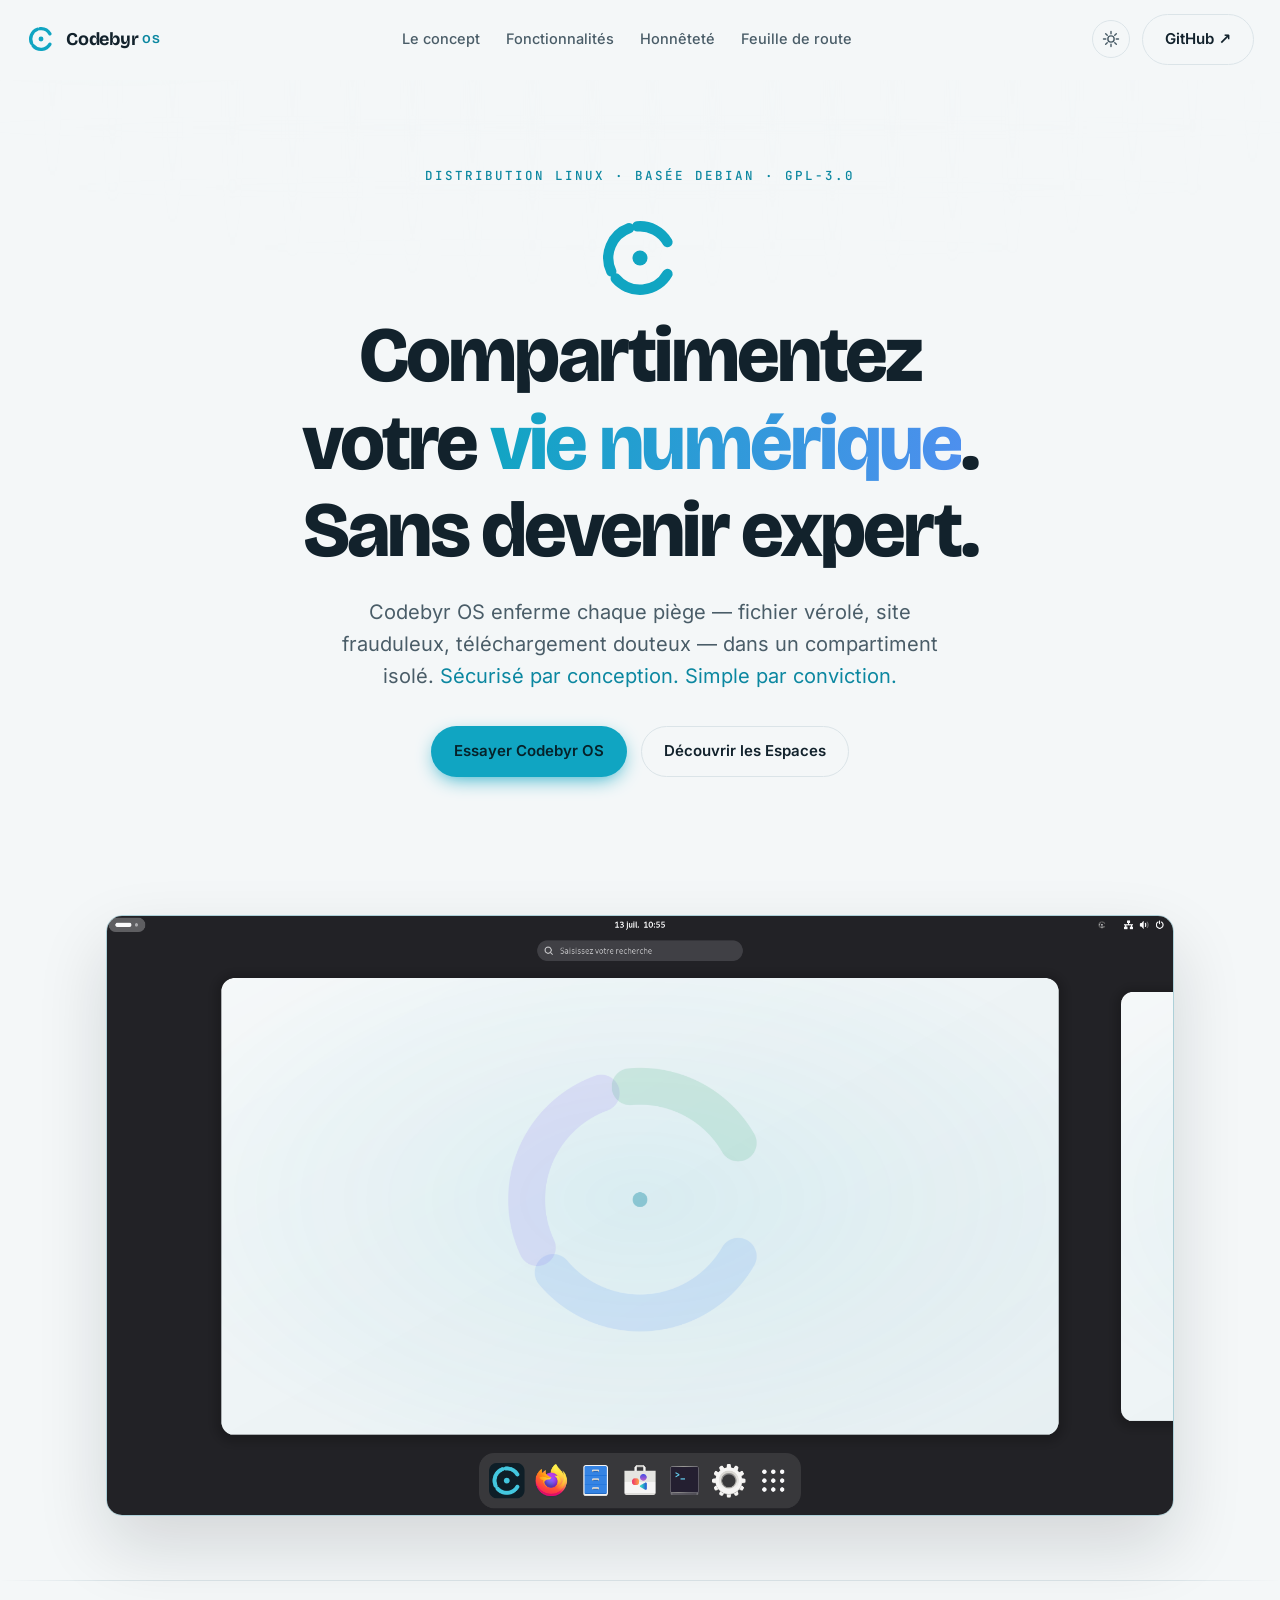
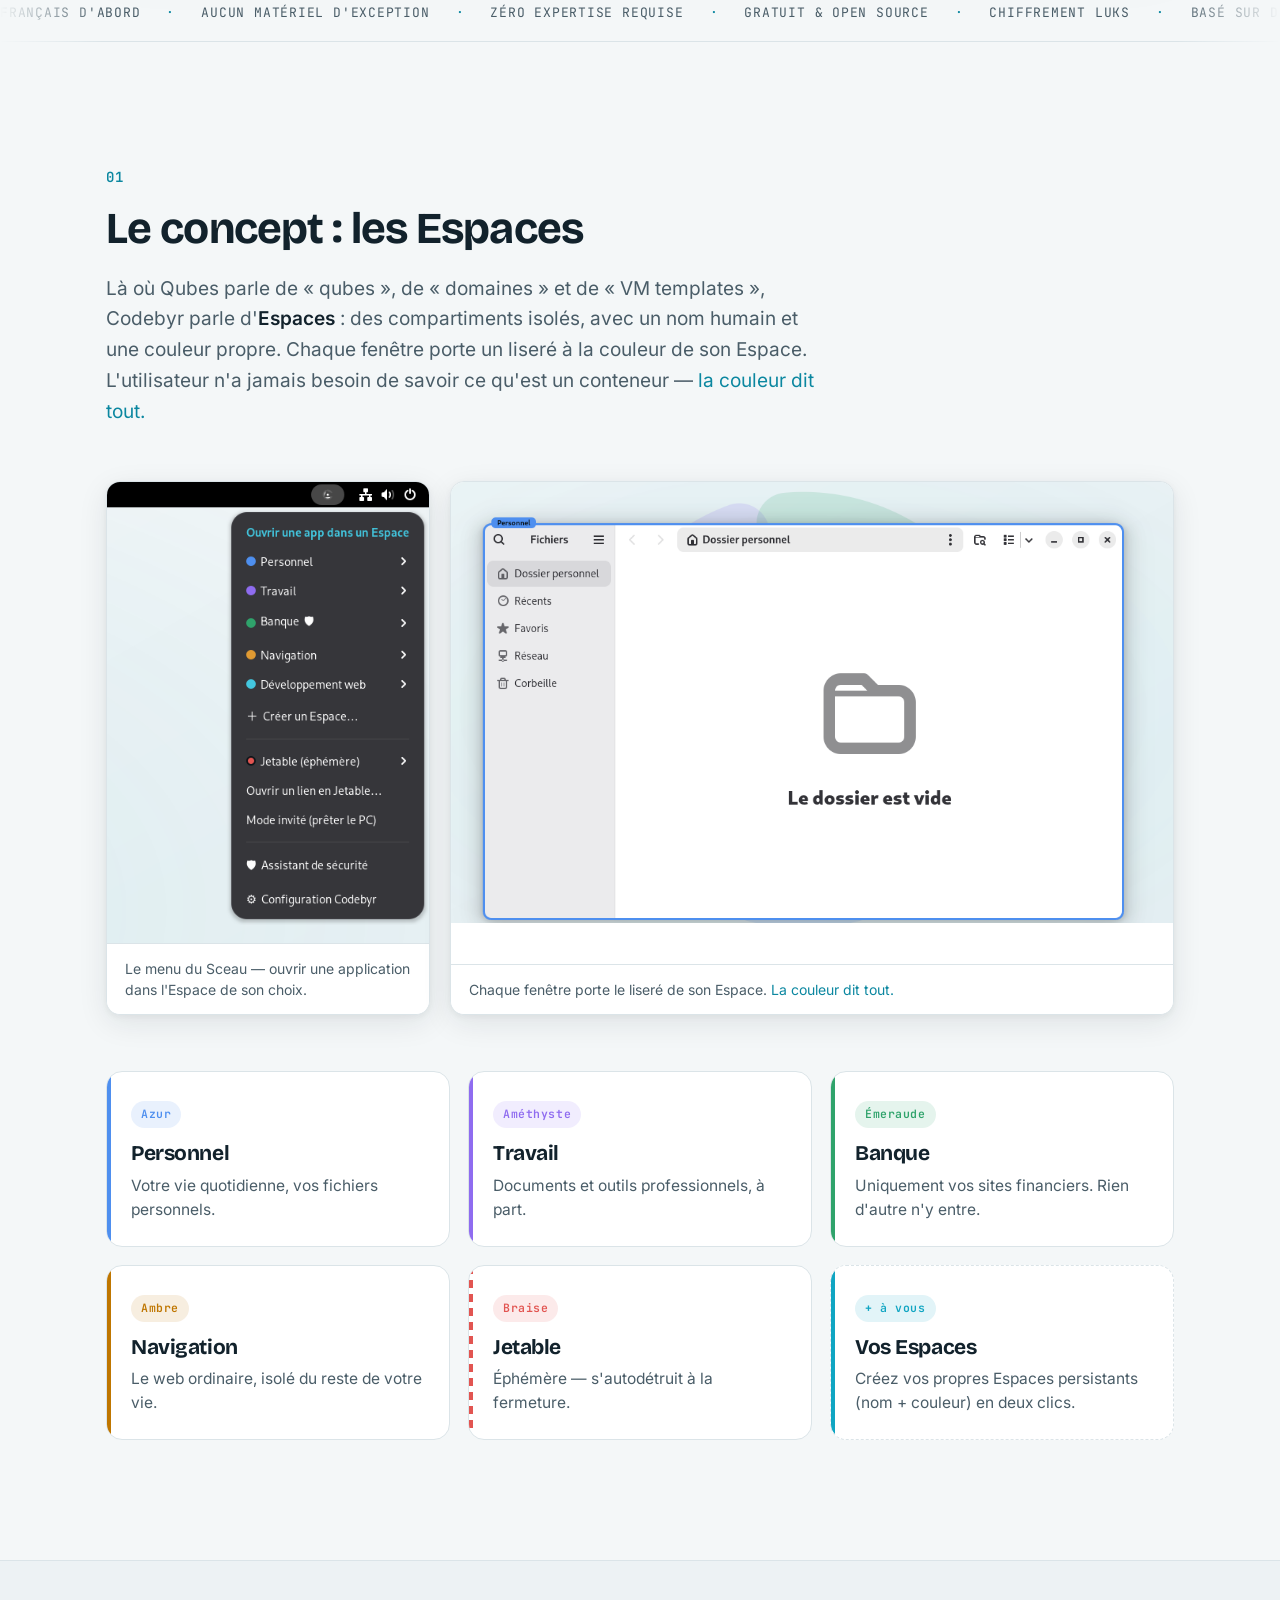
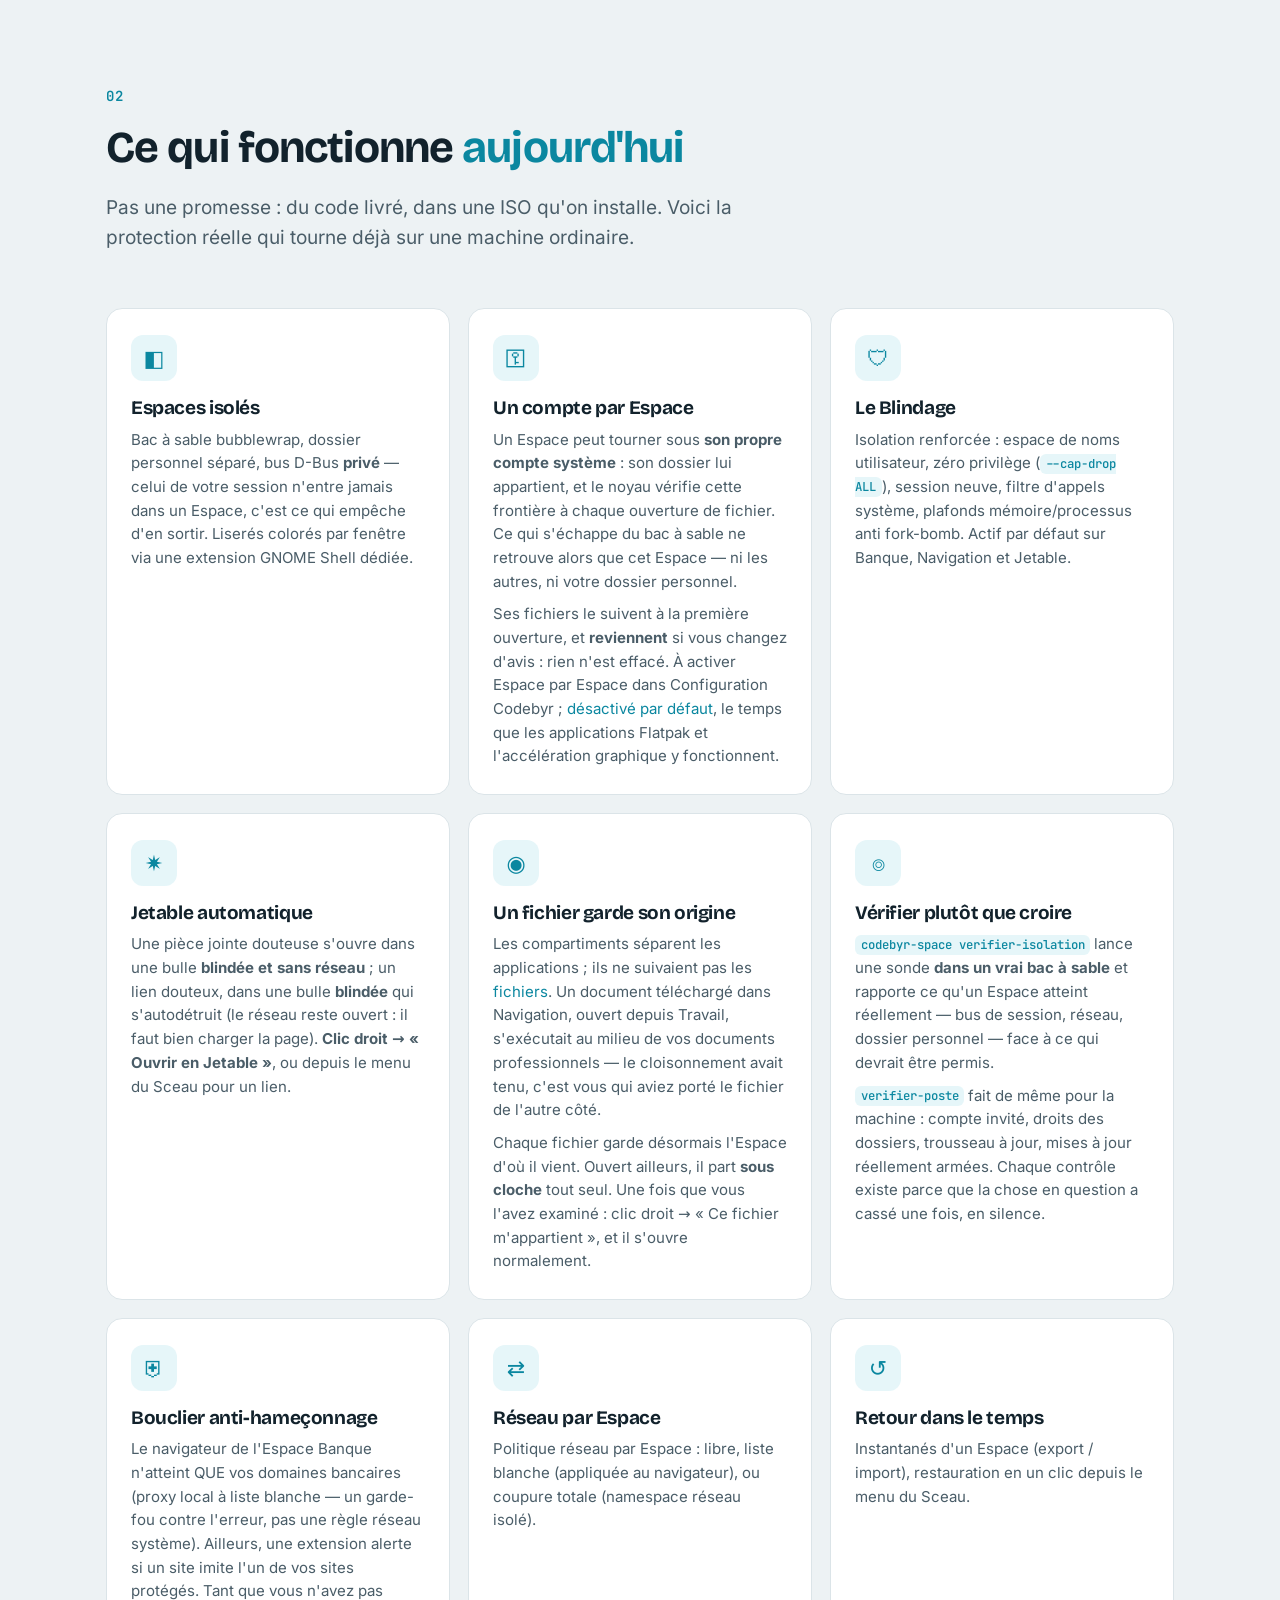
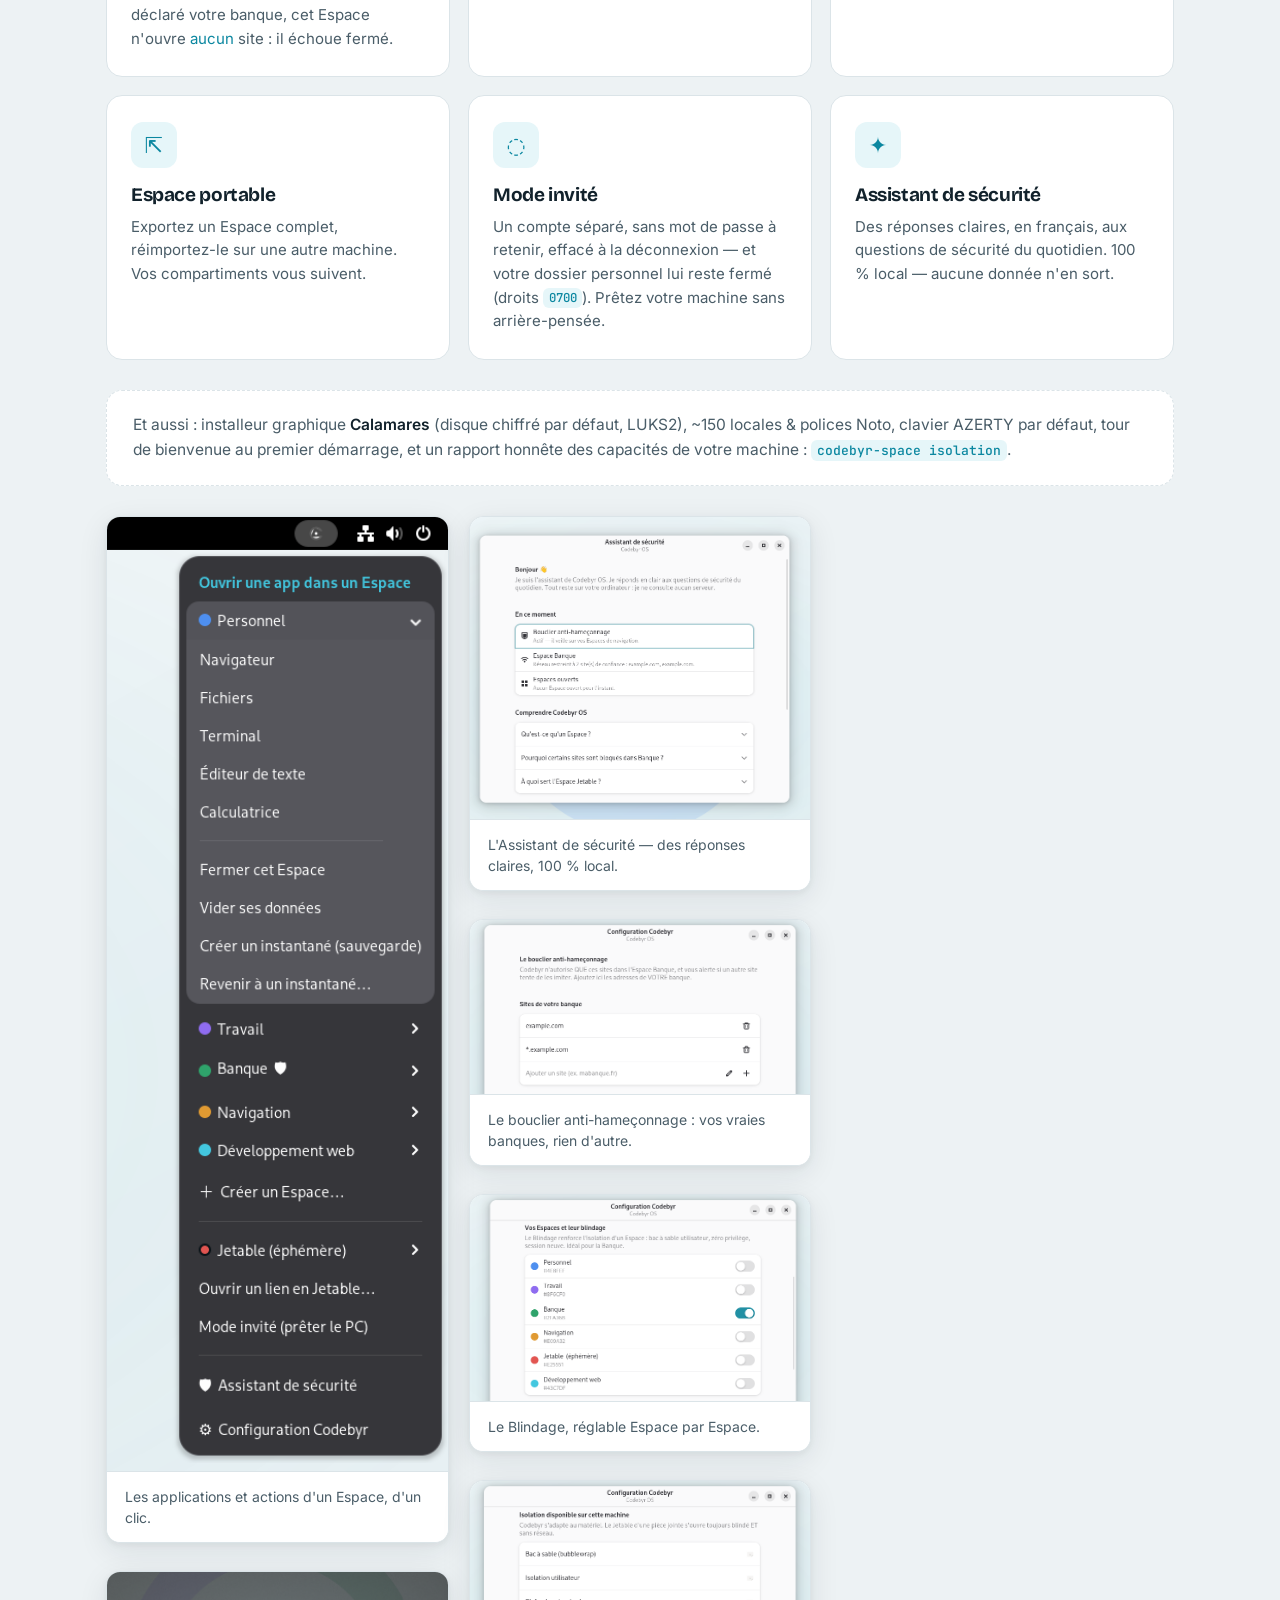
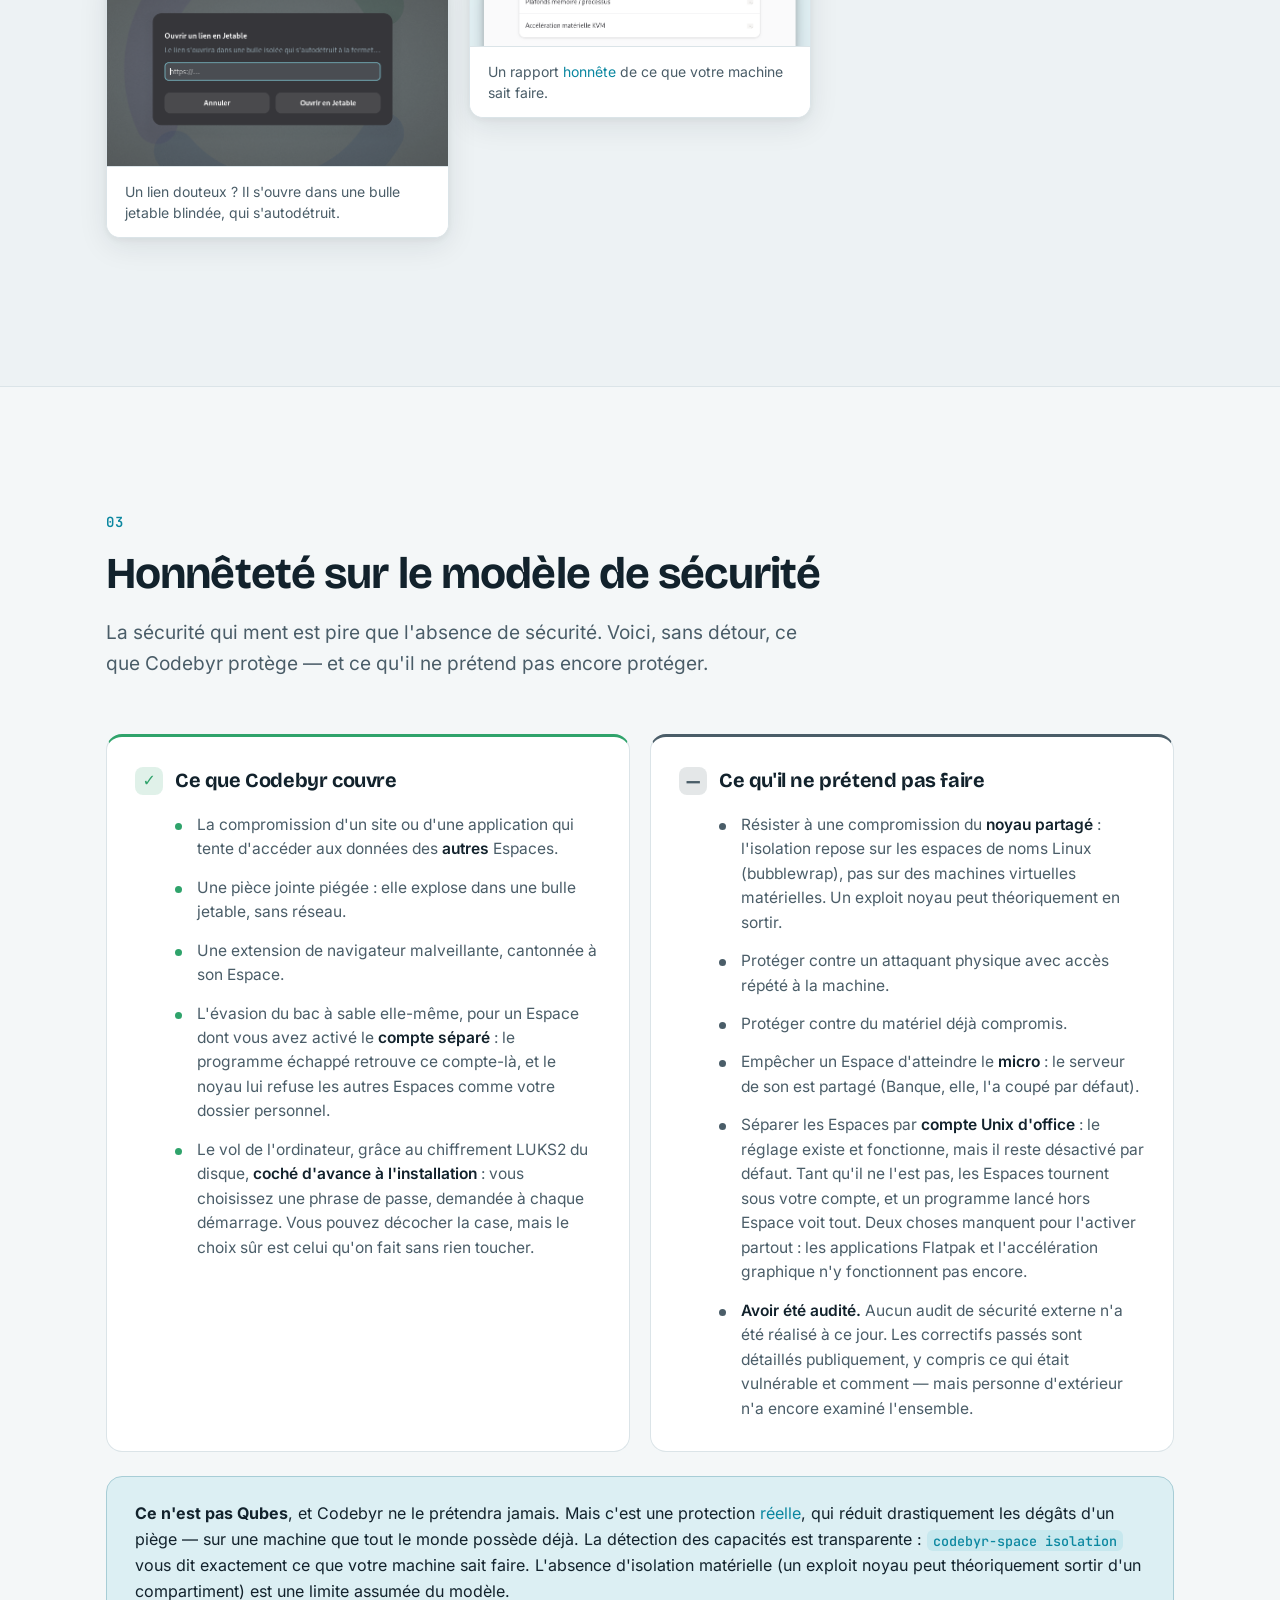
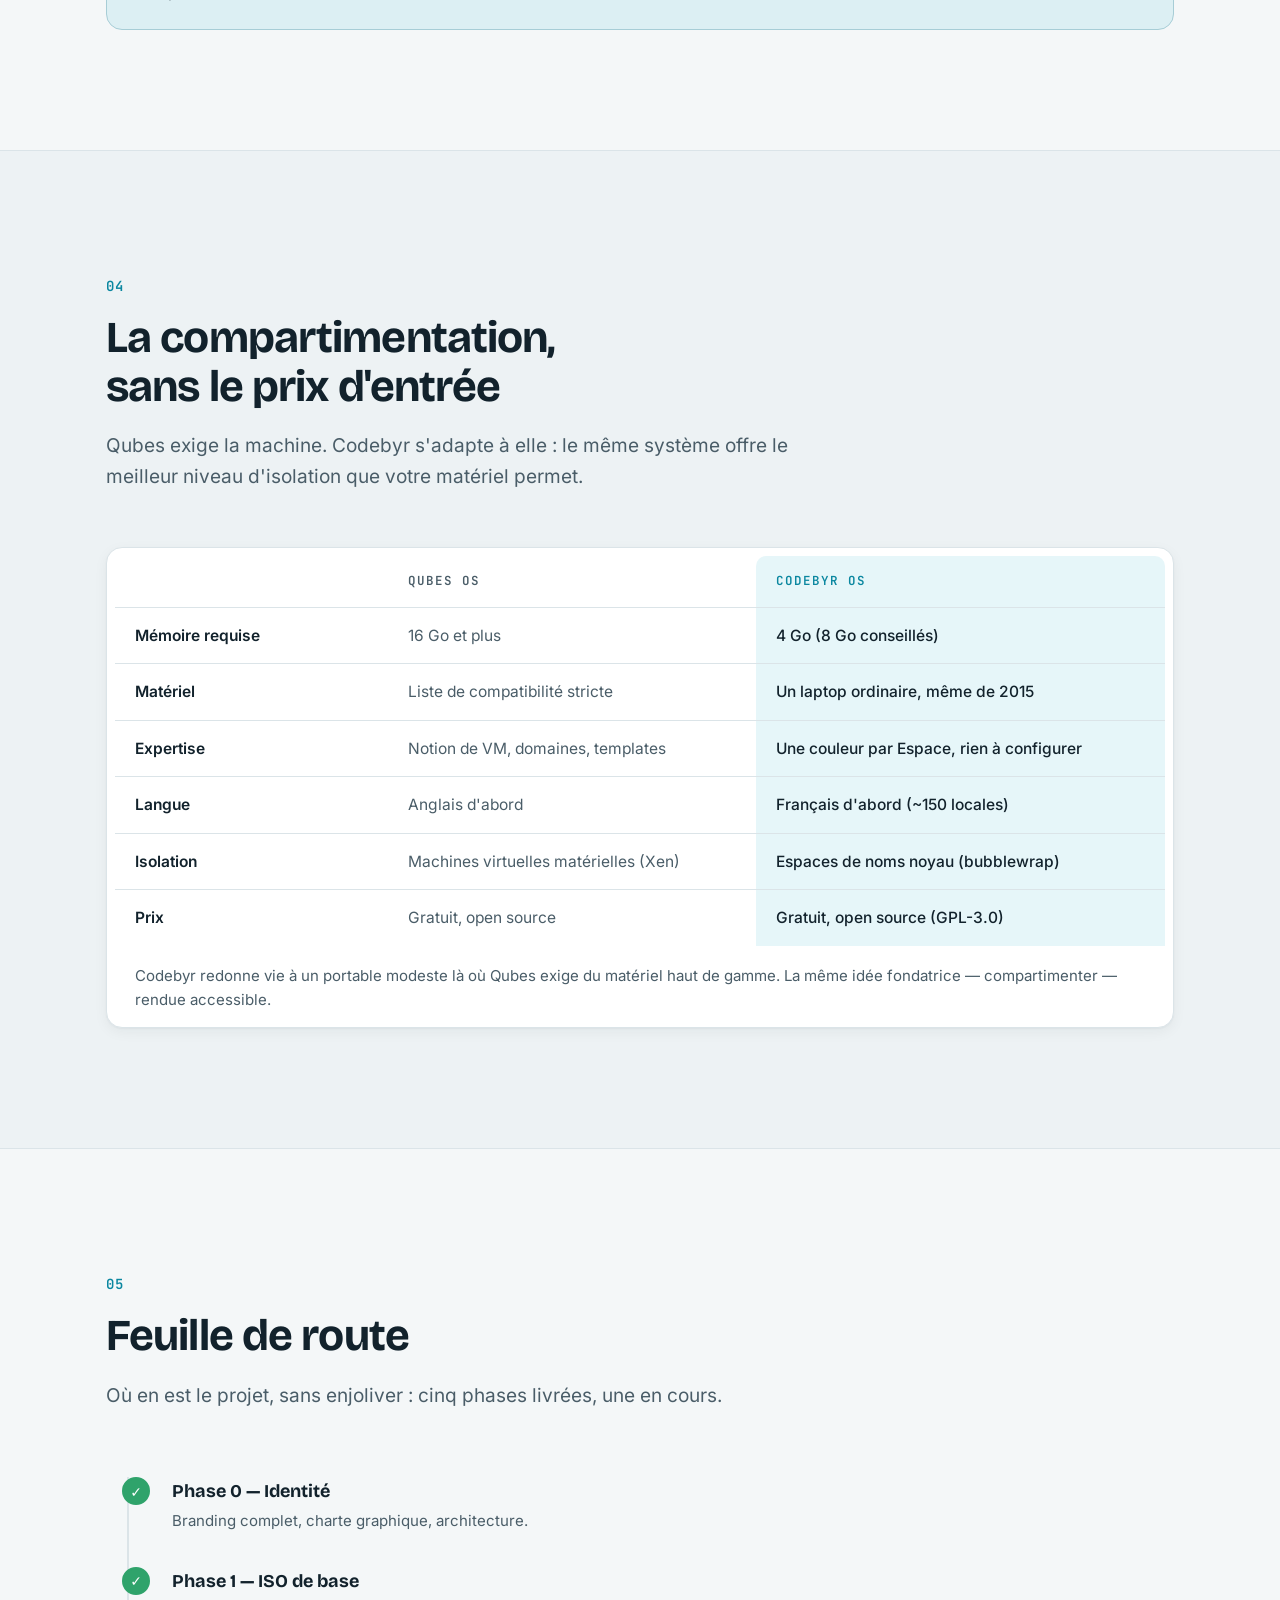
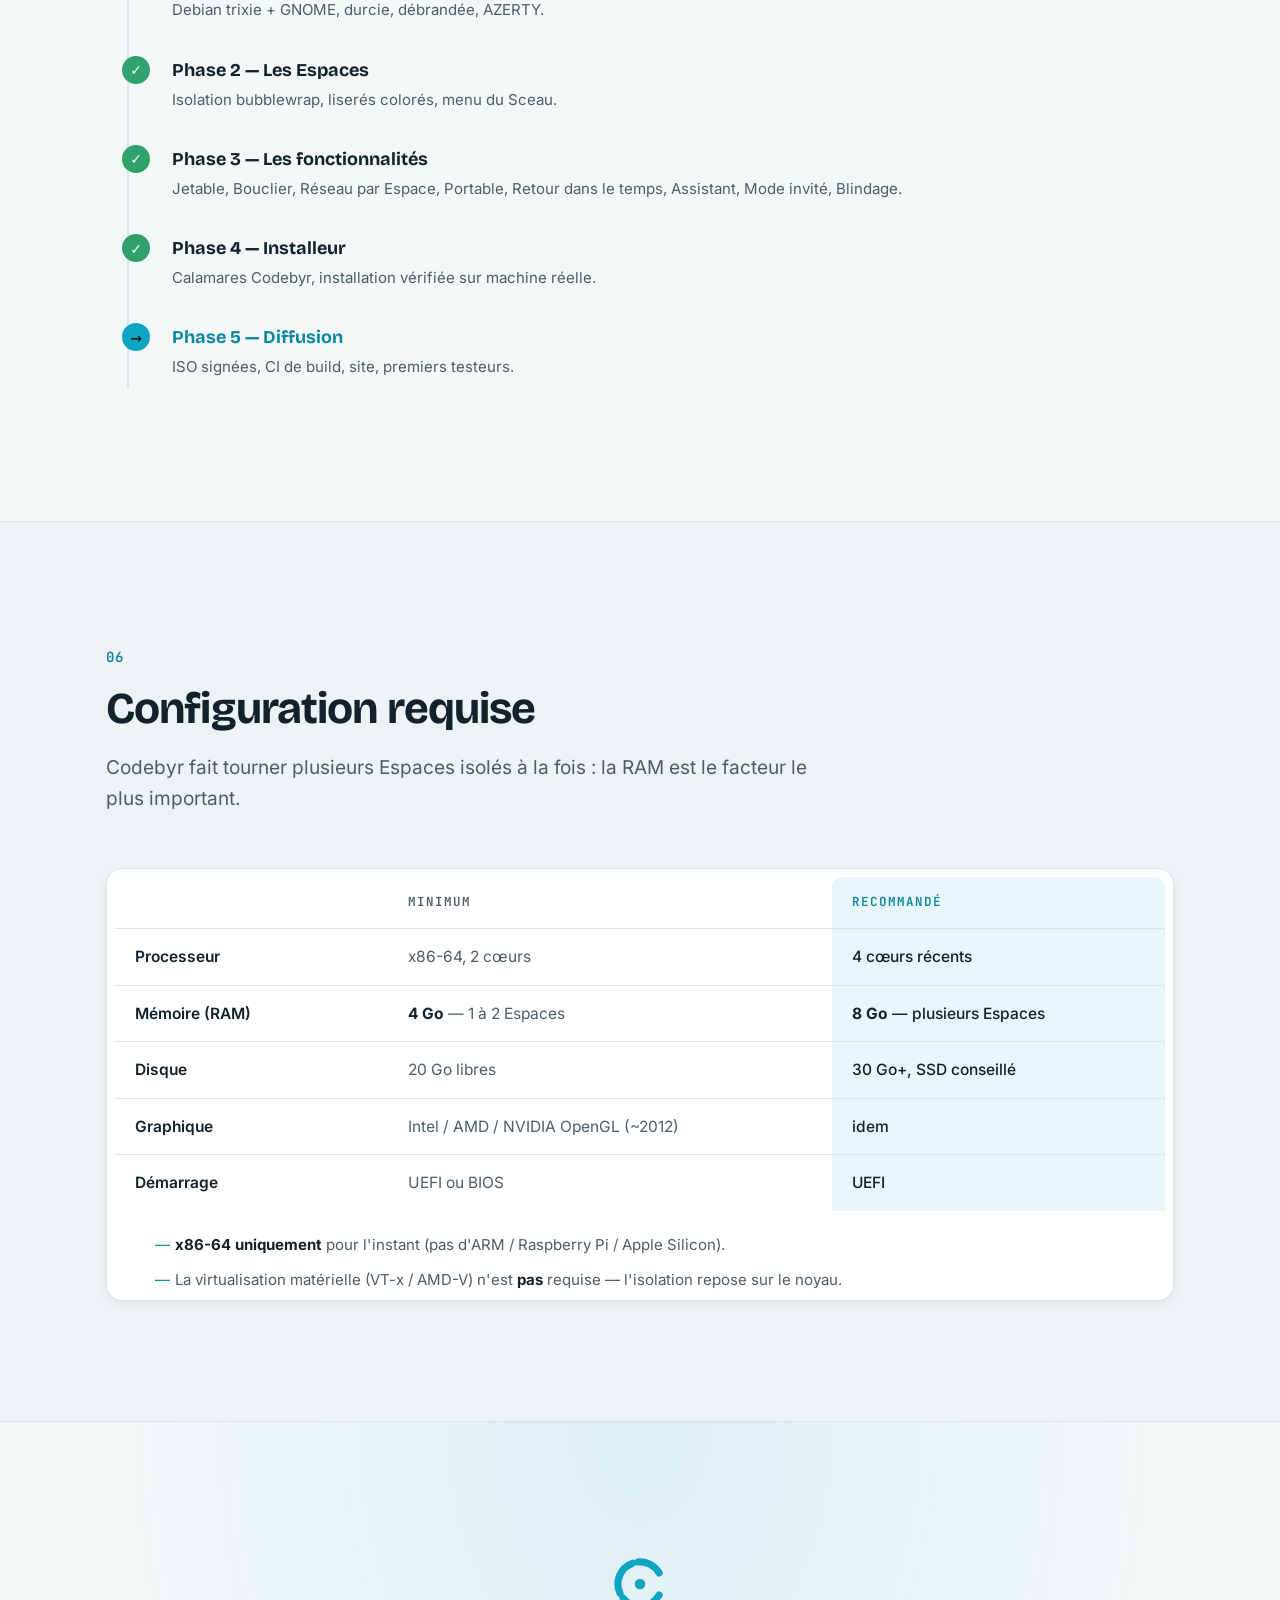
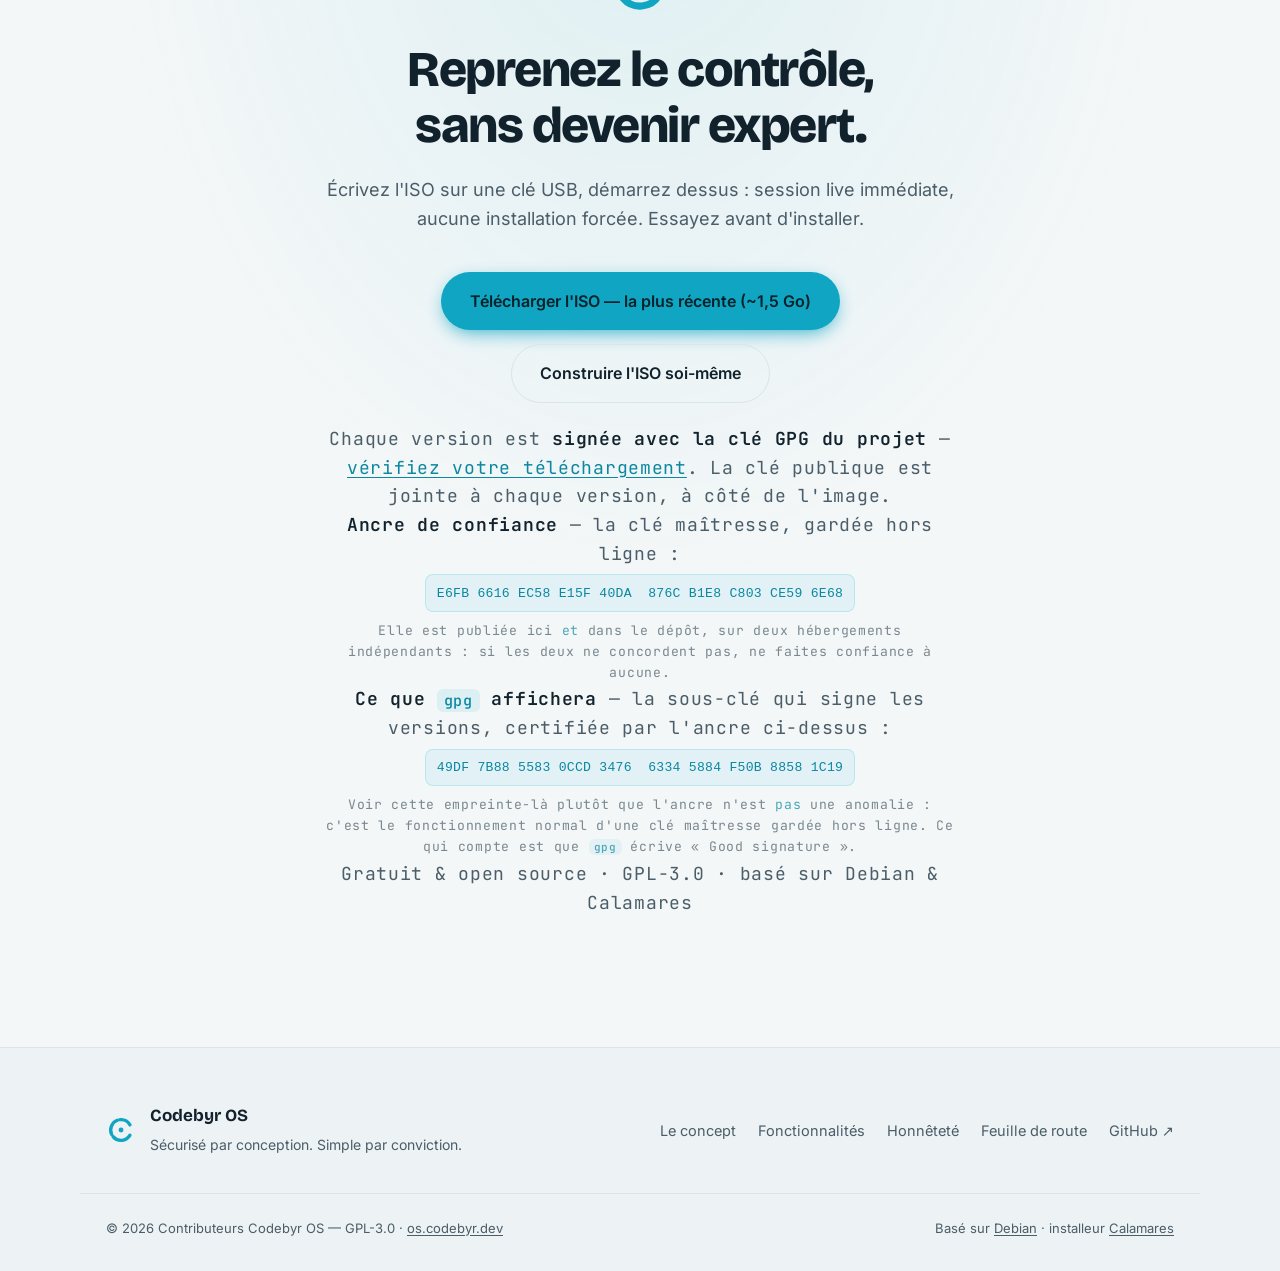
==== site/index.html @ 2d2a2036 "Le site dit le compte par Espace, et ce qui n'y marche pas encore Une carte pour ce que le réglage a" ====
<!doctype html>
<html lang="fr" data-theme="dark">
<head>
  <meta charset="utf-8">
  <meta name="viewport" content="width=device-width, initial-scale=1">
  <title>Codebyr OS — Sécurisé par conception. Simple par conviction.</title>
  <meta name="description" content="Codebyr OS est une distribution Linux basée sur Debian qui apporte la sécurité par compartimentation — l'idée de Qubes OS — à tous, sans matériel d'exception ni expertise technique. En français, gratuite, open source.">
  <meta name="theme-color" content="#0B1419">
  <link rel="canonical" href="https://os.codebyr.dev/">

  <meta property="og:type" content="website">
  <meta property="og:url" content="https://os.codebyr.dev/">
  <meta property="og:title" content="Codebyr OS — Sécurisé par conception. Simple par conviction.">
  <meta property="og:description" content="La compartimentation de Qubes, pour tout le monde. Des Espaces isolés, une couleur par Espace, aucune expertise requise.">
  <meta property="og:locale" content="fr_FR">

  <!-- Polices auto-hébergées : aucune requête vers un service tiers. -->
  <link rel="preload" href="fonts/inter-latin.woff2" as="font" type="font/woff2" crossorigin>
  <link rel="preload" href="fonts/bricolage-grotesque-latin.woff2" as="font" type="font/woff2" crossorigin>
  <link rel="stylesheet" href="fonts.css">
  <link rel="stylesheet" href="styles.css">
  <link rel="icon" href="data:image/svg+xml,%3Csvg xmlns='http://www.w3.org/2000/svg' viewBox='-8 -8 116 116'%3E%3Cg fill='none' stroke='%2310A5C2' stroke-width='13' stroke-linecap='round'%3E%3Cpath d='M 84.64 70 A 40 40 0 0 1 19.36 75.71'/%3E%3Cpath d='M 13.75 66.91 A 40 40 0 0 1 36.32 12.42'/%3E%3Cpath d='M 46.51 10.15 A 40 40 0 0 1 84.64 30'/%3E%3C/g%3E%3Ccircle cx='50' cy='50' r='9.5' fill='%2310A5C2'/%3E%3C/svg%3E">
</head>
<body>

<!-- ══════════ NAV ══════════ -->
<header class="nav" id="top">
  <a class="nav__brand" href="#top" aria-label="Codebyr OS — accueil">
    <svg class="seal seal--sm" viewBox="-8 -8 116 116" aria-hidden="true">
      <g fill="none" stroke="currentColor" stroke-width="13" stroke-linecap="round">
        <path d="M 84.64 70 A 40 40 0 0 1 19.36 75.71"/>
        <path d="M 13.75 66.91 A 40 40 0 0 1 36.32 12.42"/>
        <path d="M 46.51 10.15 A 40 40 0 0 1 84.64 30"/>
      </g>
      <circle cx="50" cy="50" r="9.5" fill="currentColor"/>
    </svg>
    <span>Codebyr<b>OS</b></span>
  </a>
  <nav class="nav__links" aria-label="Sections">
    <a href="#concept">Le concept</a>
    <a href="#fonctionnalites">Fonctionnalités</a>
    <a href="#honnetete">Honnêteté</a>
    <a href="#feuille-de-route">Feuille de route</a>
  </nav>
  <div class="nav__actions">
    <button class="theme-toggle" id="themeToggle" aria-label="Changer de thème" title="Changer de thème">
      <svg class="ico-sun" viewBox="0 0 24 24" aria-hidden="true"><circle cx="12" cy="12" r="4.2"/><path d="M12 2v3M12 19v3M2 12h3M19 12h3M4.9 4.9l2.1 2.1M17 17l2.1 2.1M19.1 4.9L17 7M7 17l-2.1 2.1"/></svg>
      <svg class="ico-moon" viewBox="0 0 24 24" aria-hidden="true"><path d="M20 14.5A8.5 8.5 0 1 1 9.5 4a6.6 6.6 0 0 0 10.5 10.5z"/></svg>
    </button>
    <a class="btn btn--ghost" href="https://github.com/Romtouf/codebyr-os" target="_blank" rel="noopener">GitHub ↗</a>
  </div>
</header>

<main>

<!-- ══════════ HERO ══════════ -->
<section class="hero">
  <div class="hero__bg" aria-hidden="true"></div>
  <div class="wrap hero__inner">
    <p class="eyebrow reveal">Distribution Linux · basée Debian · GPL-3.0</p>

    <div class="hero__mark reveal" aria-hidden="true">
      <svg class="seal seal--hero" viewBox="-8 -8 116 116">
        <g fill="none" stroke="currentColor" stroke-width="13" stroke-linecap="round">
          <path d="M 84.64 70 A 40 40 0 0 1 19.36 75.71"/>
          <path d="M 13.75 66.91 A 40 40 0 0 1 36.32 12.42"/>
          <path d="M 46.51 10.15 A 40 40 0 0 1 84.64 30"/>
        </g>
        <circle cx="50" cy="50" r="9.5" fill="currentColor"/>
      </svg>
    </div>

    <h1 class="hero__title reveal">
      Compartimentez votre <span class="grad">vie numérique</span>.<br>
      Sans devenir expert.
    </h1>

    <p class="hero__tagline reveal">
      Codebyr OS enferme chaque piège — fichier vérolé, site frauduleux,
      téléchargement douteux — dans un compartiment isolé.
      <em>Sécurisé par conception. Simple par conviction.</em>
    </p>

    <div class="hero__cta reveal">
      <a class="btn btn--primary" href="#essayer">Essayer Codebyr OS</a>
      <a class="btn btn--ghost" href="#concept">Découvrir les Espaces</a>
    </div>

    <p class="hero__state reveal">
      <span class="dot"></span> État du projet — ISO live <strong>installable et testée sur machine réelle</strong>
    </p>
  </div>

  <div class="wrap hero__shot reveal">
    <figure class="shot shot--hero">
      <img src="captures/01-bureau.png" width="1920" height="1080"
           alt="Le bureau de Codebyr OS : vue d'ensemble GNOME, fond d'écran au Sceau, dock des applications.">
    </figure>
  </div>

  <div class="marquee" aria-hidden="true">
    <div class="marquee__track">
      <span>Français d'abord</span><i>·</i>
      <span>Aucun matériel d'exception</span><i>·</i>
      <span>Zéro expertise requise</span><i>·</i>
      <span>Gratuit & open source</span><i>·</i>
      <span>Chiffrement LUKS</span><i>·</i>
      <span>Basé sur Debian</span><i>·</i>
      <span>Français d'abord</span><i>·</i>
      <span>Aucun matériel d'exception</span><i>·</i>
      <span>Zéro expertise requise</span><i>·</i>
      <span>Gratuit & open source</span><i>·</i>
      <span>Chiffrement LUKS</span><i>·</i>
      <span>Basé sur Debian</span><i>·</i>
    </div>
  </div>
</section>

<!-- ══════════ 01 · LE CONCEPT ══════════ -->
<section class="chap" id="concept">
  <div class="wrap">
    <header class="chap__head reveal">
      <span class="num">01</span>
      <h2>Le concept : les Espaces</h2>
      <p class="lead">
        Là où Qubes parle de « qubes », de « domaines » et de « VM templates »,
        Codebyr parle d'<strong>Espaces</strong> : des compartiments isolés, avec un nom
        humain et une couleur propre. Chaque fenêtre porte un liseré à la couleur de
        son Espace. L'utilisateur n'a jamais besoin de savoir ce qu'est un conteneur —
        <em>la couleur dit tout.</em>
      </p>
    </header>

    <!-- Vraies captures : le menu du Sceau et le liseré coloré -->
    <div class="showcase reveal">
      <figure class="shot">
        <img src="captures/02-menu-sceau.png" width="407" height="554" loading="lazy"
             alt="Le menu du Sceau : sélecteur d'Espaces — Personnel, Travail, Banque, Navigation — puis Jetable, Mode invité et Assistant de sécurité.">
        <figcaption>Le menu du Sceau — ouvrir une application dans l'Espace de son choix.</figcaption>
      </figure>
      <figure class="shot">
        <img src="captures/05-lisere-fenetre.png" width="1002" height="611" loading="lazy"
             alt="La fenêtre Fichiers, entourée d'un liseré bleu et marquée d'une pastille « Personnel ».">
        <figcaption>Chaque fenêtre porte le liseré de son Espace. <em>La couleur dit tout.</em></figcaption>
      </figure>
    </div>

    <div class="spaces">
      <article class="space space--personnel reveal">
        <span class="space__chip">Azur</span>
        <h3>Personnel</h3>
        <p>Votre vie quotidienne, vos fichiers personnels.</p>
      </article>
      <article class="space space--travail reveal">
        <span class="space__chip">Améthyste</span>
        <h3>Travail</h3>
        <p>Documents et outils professionnels, à part.</p>
      </article>
      <article class="space space--banque reveal">
        <span class="space__chip">Émeraude</span>
        <h3>Banque</h3>
        <p>Uniquement vos sites financiers. Rien d'autre n'y entre.</p>
      </article>
      <article class="space space--navigation reveal">
        <span class="space__chip">Ambre</span>
        <h3>Navigation</h3>
        <p>Le web ordinaire, isolé du reste de votre vie.</p>
      </article>
      <article class="space space--jetable reveal">
        <span class="space__chip">Braise</span>
        <h3>Jetable</h3>
        <p>Éphémère — s'autodétruit à la fermeture.</p>
      </article>
      <article class="space space--custom reveal">
        <span class="space__chip">+ à vous</span>
        <h3>Vos Espaces</h3>
        <p>Créez vos propres Espaces persistants (nom + couleur) en deux clics.</p>
      </article>
    </div>
  </div>
</section>

<!-- ══════════ 02 · FONCTIONNALITÉS ══════════ -->
<section class="chap chap--alt" id="fonctionnalites">
  <div class="wrap">
    <header class="chap__head reveal">
      <span class="num">02</span>
      <h2>Ce qui fonctionne <em>aujourd'hui</em></h2>
      <p class="lead">
        Pas une promesse : du code livré, dans une ISO qu'on installe. Voici la
        protection réelle qui tourne déjà sur une machine ordinaire.
      </p>
    </header>

    <div class="grid">
      <article class="card reveal">
        <div class="card__ico">◧</div>
        <h3>Espaces isolés</h3>
        <p>Bac à sable bubblewrap, dossier personnel séparé, bus D-Bus <strong>privé</strong> — celui de votre session n'entre jamais dans un Espace, c'est ce qui empêche d'en sortir. Liserés colorés par fenêtre via une extension GNOME Shell dédiée.</p>
      </article>
      <article class="card reveal">
        <div class="card__ico">⚿</div>
        <h3>Un compte par Espace</h3>
        <p>Un Espace peut tourner sous <strong>son propre compte système</strong> : son dossier lui appartient, et le noyau vérifie cette frontière à chaque ouverture de fichier. Ce qui s'échappe du bac à sable ne retrouve alors que cet Espace — ni les autres, ni votre dossier personnel.</p>
        <p>Ses fichiers le suivent à la première ouverture, et <strong>reviennent</strong> si vous changez d'avis : rien n'est effacé. À activer Espace par Espace dans Configuration Codebyr&nbsp;; <em>désactivé par défaut</em>, le temps que les applications Flatpak et l'accélération graphique y fonctionnent.</p>
      </article>
      <article class="card reveal">
        <div class="card__ico">🛡</div>
        <h3>Le Blindage</h3>
        <p>Isolation renforcée : espace de noms utilisateur, zéro privilège (<code>--cap-drop ALL</code>), session neuve, filtre d'appels système, plafonds mémoire/processus anti fork-bomb. Actif par défaut sur Banque, Navigation et Jetable.</p>
      </article>
      <article class="card reveal">
        <div class="card__ico">✷</div>
        <h3>Jetable automatique</h3>
        <p>Une pièce jointe douteuse s'ouvre dans une bulle <strong>blindée et sans réseau</strong> ; un lien douteux, dans une bulle <strong>blindée</strong> qui s'autodétruit (le réseau reste ouvert : il faut bien charger la page). <strong>Clic droit → « Ouvrir en Jetable »</strong>, ou depuis le menu du Sceau pour un lien.</p>
      </article>
      <article class="card reveal">
        <div class="card__ico">◉</div>
        <h3>Un fichier garde son origine</h3>
        <p>Les compartiments séparent les applications&nbsp;; ils ne suivaient pas les <em>fichiers</em>. Un document téléchargé dans Navigation, ouvert depuis Travail, s'exécutait au milieu de vos documents professionnels — le cloisonnement avait tenu, c'est vous qui aviez porté le fichier de l'autre côté.</p>
        <p>Chaque fichier garde désormais l'Espace d'où il vient. Ouvert ailleurs, il part <strong>sous cloche</strong> tout seul. Une fois que vous l'avez examiné&nbsp;: clic droit → «&nbsp;Ce fichier m'appartient&nbsp;», et il s'ouvre normalement.</p>
      </article>
      <article class="card reveal">
        <div class="card__ico">⌾</div>
        <h3>Vérifier plutôt que croire</h3>
        <p><code>codebyr-space verifier-isolation</code> lance une sonde <strong>dans un vrai bac à sable</strong> et rapporte ce qu'un Espace atteint réellement — bus de session, réseau, dossier personnel — face à ce qui devrait être permis.</p>
        <p><code>verifier-poste</code> fait de même pour la machine&nbsp;: compte invité, droits des dossiers, trousseau à jour, mises à jour réellement armées. Chaque contrôle existe parce que la chose en question a cassé une fois, en silence.</p>
      </article>
      <article class="card reveal">
        <div class="card__ico">⛨</div>
        <h3>Bouclier anti-hameçonnage</h3>
        <p>Le navigateur de l'Espace Banque n'atteint QUE vos domaines bancaires (proxy local à liste blanche — un garde-fou contre l'erreur, pas une règle réseau système). Ailleurs, une extension alerte si un site imite l'un de vos sites protégés. Tant que vous n'avez pas déclaré votre banque, cet Espace n'ouvre <em>aucun</em> site : il échoue fermé.</p>
      </article>
      <article class="card reveal">
        <div class="card__ico">⇄</div>
        <h3>Réseau par Espace</h3>
        <p>Politique réseau par Espace : libre, liste blanche (appliquée au navigateur), ou coupure totale (namespace réseau isolé).</p>
      </article>
      <article class="card reveal">
        <div class="card__ico">↺</div>
        <h3>Retour dans le temps</h3>
        <p>Instantanés d'un Espace (export / import), restauration en un clic depuis le menu du Sceau.</p>
      </article>
      <article class="card reveal">
        <div class="card__ico">⇱</div>
        <h3>Espace portable</h3>
        <p>Exportez un Espace complet, réimportez-le sur une autre machine. Vos compartiments vous suivent.</p>
      </article>
      <article class="card reveal">
        <div class="card__ico">◌</div>
        <h3>Mode invité</h3>
        <p>Un compte séparé, sans mot de passe à retenir, effacé à la déconnexion — et votre dossier personnel lui reste fermé (droits <code>0700</code>). Prêtez votre machine sans arrière-pensée.</p>
      </article>
      <article class="card reveal">
        <div class="card__ico">✦</div>
        <h3>Assistant de sécurité</h3>
        <p>Des réponses claires, en français, aux questions de sécurité du quotidien. 100 % local — aucune donnée n'en sort.</p>
      </article>
    </div>

    <p class="grid__more reveal">
      Et aussi&nbsp;: installeur graphique <strong>Calamares</strong> (disque chiffré par défaut, LUKS2),
      ~150 locales &amp; polices Noto, clavier AZERTY par défaut, tour de bienvenue au premier démarrage,
      et un rapport honnête des capacités de votre machine&nbsp;: <code>codebyr-space isolation</code>.
    </p>

    <div class="gallery">
      <figure class="shot reveal">
        <img src="captures/03-espace-menu.png" width="331" height="815" loading="lazy"
             alt="Sous-menu d'un Espace : Navigateur, Fichiers, Terminal, Éditeur, Calculatrice, puis fermer l'Espace, vider ses données, créer ou restaurer un instantané.">
        <figcaption>Les applications et actions d'un Espace, d'un clic.</figcaption>
      </figure>
      <figure class="shot reveal">
        <img src="captures/04-lien-jetable.png" width="694" height="397" loading="lazy"
             alt="Boîte de dialogue « Ouvrir un lien en Jetable » : le lien s'ouvrira dans une bulle isolée qui s'autodétruit à la fermeture.">
        <figcaption>Un lien douteux&nbsp;? Il s'ouvre dans une bulle jetable blindée, qui s'autodétruit.</figcaption>
      </figure>
      <figure class="shot reveal">
        <img src="captures/10-assistant.png" width="791" height="701" loading="lazy"
             alt="L'Assistant de sécurité : état du bouclier, réseau de l'Espace Banque, Espaces ouverts, et réponses aux questions courantes.">
        <figcaption>L'Assistant de sécurité — des réponses claires, 100&nbsp;% local.</figcaption>
      </figure>
      <figure class="shot reveal">
        <img src="captures/06-config-bouclier.png" width="786" height="403" loading="lazy"
             alt="Configuration Codebyr : le bouclier anti-hameçonnage, avec la liste des sites de votre banque.">
        <figcaption>Le bouclier anti-hameçonnage&nbsp;: vos vraies banques, rien d'autre.</figcaption>
      </figure>
      <figure class="shot reveal">
        <img src="captures/07-config-blindage.png" width="800" height="483" loading="lazy"
             alt="Configuration Codebyr : le blindage, activable Espace par Espace, actif par défaut sur Banque.">
        <figcaption>Le Blindage, réglable Espace par Espace.</figcaption>
      </figure>
      <figure class="shot reveal">
        <img src="captures/08-config-isolation.png" width="785" height="382" loading="lazy"
             alt="Configuration Codebyr : les capacités d'isolation réellement disponibles sur la machine — bac à sable, isolation utilisateur, plafonds mémoire, KVM.">
        <figcaption>Un rapport <em>honnête</em> de ce que votre machine sait faire.</figcaption>
      </figure>
    </div>
  </div>
</section>

<!-- ══════════ 03 · HONNÊTETÉ ══════════ -->
<section class="chap" id="honnetete">
  <div class="wrap">
    <header class="chap__head reveal">
      <span class="num">03</span>
      <h2>Honnêteté sur le modèle de sécurité</h2>
      <p class="lead">
        La sécurité qui ment est pire que l'absence de sécurité. Voici, sans détour,
        ce que Codebyr protège — et ce qu'il ne prétend pas encore protéger.
      </p>
    </header>

    <div class="honesty reveal">
      <div class="honesty__col honesty__col--yes">
        <h3><span class="tick">✓</span> Ce que Codebyr couvre</h3>
        <ul>
          <li>La compromission d'un site ou d'une application qui tente d'accéder aux données des <strong>autres</strong> Espaces.</li>
          <li>Une pièce jointe piégée&nbsp;: elle explose dans une bulle jetable, sans réseau.</li>
          <li>Une extension de navigateur malveillante, cantonnée à son Espace.</li>
          <li>L'évasion du bac à sable elle-même, pour un Espace dont vous avez activé le <strong>compte séparé</strong>&nbsp;: le programme échappé retrouve ce compte-là, et le noyau lui refuse les autres Espaces comme votre dossier personnel.</li>
          <li>Le vol de l'ordinateur, grâce au chiffrement LUKS2 du disque, <strong>coché d'avance à l'installation</strong> : vous choisissez une phrase de passe, demandée à chaque démarrage. Vous pouvez décocher la case, mais le choix sûr est celui qu'on fait sans rien toucher.</li>
        </ul>
      </div>
      <div class="honesty__col honesty__col--no">
        <h3><span class="cross">—</span> Ce qu'il ne prétend pas faire</h3>
        <ul>
          <li>Résister à une compromission du <strong>noyau partagé</strong>&nbsp;: l'isolation repose sur les espaces de noms Linux (bubblewrap), pas sur des machines virtuelles matérielles. Un exploit noyau peut théoriquement en sortir.</li>
          <li>Protéger contre un attaquant physique avec accès répété à la machine.</li>
          <li>Protéger contre du matériel déjà compromis.</li>
          <li>Empêcher un Espace d'atteindre le <strong>micro</strong> : le serveur de son est partagé (Banque, elle, l'a coupé par défaut).</li>
          <li>Séparer les Espaces par <strong>compte Unix d'office</strong> : le réglage existe et fonctionne, mais il reste désactivé par défaut. Tant qu'il ne l'est pas, les Espaces tournent sous votre compte, et un programme lancé hors Espace voit tout. Deux choses manquent pour l'activer partout : les applications Flatpak et l'accélération graphique n'y fonctionnent pas encore.</li>
          <li><strong>Avoir été audité.</strong> Aucun audit de sécurité externe n'a été réalisé à ce jour. Les correctifs passés sont détaillés publiquement, y compris ce qui était vulnérable et comment — mais personne d'extérieur n'a encore examiné l'ensemble.</li>
        </ul>
      </div>
    </div>

    <p class="honesty__note reveal">
      <strong>Ce n'est pas Qubes</strong>, et Codebyr ne le prétendra jamais. Mais c'est une
      protection <em>réelle</em>, qui réduit drastiquement les dégâts d'un piège — sur une machine
      que tout le monde possède déjà. La détection des capacités est transparente&nbsp;:
      <code>codebyr-space isolation</code> vous dit exactement ce que votre machine sait faire.
      L'absence d'isolation matérielle (un exploit noyau peut théoriquement sortir d'un
      compartiment) est une limite assumée du modèle.
    </p>
  </div>
</section>

<!-- ══════════ 04 · CODEBYR vs QUBES ══════════ -->
<section class="chap chap--alt" id="comparaison">
  <div class="wrap">
    <header class="chap__head reveal">
      <span class="num">04</span>
      <h2>La compartimentation, sans le prix d'entrée</h2>
      <p class="lead">
        Qubes exige la machine. Codebyr s'adapte à elle&nbsp;: le même système offre le
        meilleur niveau d'isolation que votre matériel permet.
      </p>
    </header>

    <div class="versus reveal">
      <table class="cmp">
        <thead>
          <tr><th></th><th>Qubes OS</th><th class="cmp__us">Codebyr OS</th></tr>
        </thead>
        <tbody>
          <tr><th>Mémoire requise</th><td>16 Go et plus</td><td class="cmp__us">4 Go (8 Go conseillés)</td></tr>
          <tr><th>Matériel</th><td>Liste de compatibilité stricte</td><td class="cmp__us">Un laptop ordinaire, même de 2015</td></tr>
          <tr><th>Expertise</th><td>Notion de VM, domaines, templates</td><td class="cmp__us">Une couleur par Espace, rien à configurer</td></tr>
          <tr><th>Langue</th><td>Anglais d'abord</td><td class="cmp__us">Français d'abord (~150 locales)</td></tr>
          <tr><th>Isolation</th><td>Machines virtuelles matérielles (Xen)</td><td class="cmp__us">Espaces de noms noyau (bubblewrap)</td></tr>
          <tr><th>Prix</th><td>Gratuit, open source</td><td class="cmp__us">Gratuit, open source (GPL-3.0)</td></tr>
        </tbody>
      </table>
      <p class="versus__foot">
        Codebyr redonne vie à un portable modeste là où Qubes exige du matériel haut de gamme.
        La même idée fondatrice — compartimenter — rendue accessible.
      </p>
    </div>
  </div>
</section>

<!-- ══════════ 05 · FEUILLE DE ROUTE ══════════ -->
<section class="chap" id="feuille-de-route">
  <div class="wrap">
    <header class="chap__head reveal">
      <span class="num">05</span>
      <h2>Feuille de route</h2>
      <p class="lead">Où en est le projet, sans enjoliver&nbsp;: cinq phases livrées, une en cours.</p>
    </header>

    <ol class="road reveal">
      <li class="road__item is-done">
        <span class="road__mark">✓</span>
        <div><span class="road__ph">Phase 0 — Identité</span><p>Branding complet, charte graphique, architecture.</p></div>
      </li>
      <li class="road__item is-done">
        <span class="road__mark">✓</span>
        <div><span class="road__ph">Phase 1 — ISO de base</span><p>Debian trixie + GNOME, durcie, débrandée, AZERTY.</p></div>
      </li>
      <li class="road__item is-done">
        <span class="road__mark">✓</span>
        <div><span class="road__ph">Phase 2 — Les Espaces</span><p>Isolation bubblewrap, liserés colorés, menu du Sceau.</p></div>
      </li>
      <li class="road__item is-done">
        <span class="road__mark">✓</span>
        <div><span class="road__ph">Phase 3 — Les fonctionnalités</span><p>Jetable, Bouclier, Réseau par Espace, Portable, Retour dans le temps, Assistant, Mode invité, Blindage.</p></div>
      </li>
      <li class="road__item is-done">
        <span class="road__mark">✓</span>
        <div><span class="road__ph">Phase 4 — Installeur</span><p>Calamares Codebyr, installation vérifiée sur machine réelle.</p></div>
      </li>
      <li class="road__item is-next">
        <span class="road__mark">→</span>
        <div><span class="road__ph">Phase 5 — Diffusion</span><p>ISO signées, CI de build, site, premiers testeurs.</p></div>
      </li>
    </ol>
  </div>
</section>

<!-- ══════════ 06 · CONFIGURATION ══════════ -->
<section class="chap chap--alt" id="config">
  <div class="wrap">
    <header class="chap__head reveal">
      <span class="num">06</span>
      <h2>Configuration requise</h2>
      <p class="lead">Codebyr fait tourner plusieurs Espaces isolés à la fois&nbsp;: la RAM est le facteur le plus important.</p>
    </header>

    <div class="specs reveal">
      <table class="specs__table">
        <thead>
          <tr><th></th><th>Minimum</th><th class="cmp__us">Recommandé</th></tr>
        </thead>
        <tbody>
          <tr><th>Processeur</th><td>x86-64, 2 cœurs</td><td class="cmp__us">4 cœurs récents</td></tr>
          <tr><th>Mémoire (RAM)</th><td><strong>4 Go</strong> — 1 à 2 Espaces</td><td class="cmp__us"><strong>8 Go</strong> — plusieurs Espaces</td></tr>
          <tr><th>Disque</th><td>20 Go libres</td><td class="cmp__us">30 Go+, SSD conseillé</td></tr>
          <tr><th>Graphique</th><td>Intel / AMD / NVIDIA OpenGL (~2012)</td><td class="cmp__us">idem</td></tr>
          <tr><th>Démarrage</th><td>UEFI ou BIOS</td><td class="cmp__us">UEFI</td></tr>
        </tbody>
      </table>
      <ul class="specs__notes">
        <li><strong>x86-64 uniquement</strong> pour l'instant (pas d'ARM / Raspberry Pi / Apple Silicon).</li>
        <li>La virtualisation matérielle (VT-x / AMD-V) n'est <strong>pas</strong> requise — l'isolation repose sur le noyau.</li>
      </ul>
    </div>
  </div>
</section>

<!-- ══════════ CTA / ESSAYER ══════════ -->
<section class="cta" id="essayer">
  <div class="wrap cta__inner reveal">
    <svg class="seal seal--cta" viewBox="-8 -8 116 116" aria-hidden="true">
      <g fill="none" stroke="currentColor" stroke-width="13" stroke-linecap="round">
        <path d="M 84.64 70 A 40 40 0 0 1 19.36 75.71"/>
        <path d="M 13.75 66.91 A 40 40 0 0 1 36.32 12.42"/>
        <path d="M 46.51 10.15 A 40 40 0 0 1 84.64 30"/>
      </g>
      <circle cx="50" cy="50" r="9.5" fill="currentColor"/>
    </svg>
    <h2>Reprenez le contrôle,<br>sans devenir expert.</h2>
    <p>
      Écrivez l'ISO sur une clé USB, démarrez dessus&nbsp;: session live immédiate,
      aucune installation forcée. Essayez avant d'installer.
    </p>
    <div class="cta__buttons">
      <a class="btn btn--primary btn--lg" href="https://github.com/Romtouf/codebyr-os/releases/latest" target="_blank" rel="noopener">Télécharger l'ISO — la plus récente (~1,5 Go)</a>
      <a class="btn btn--ghost btn--lg" href="https://github.com/Romtouf/codebyr-os#construire-liso" target="_blank" rel="noopener">Construire l'ISO soi-même</a>
    </div>
    <p class="cta__fine">
      Chaque version est <strong>signée avec la clé GPG du projet</strong> —
      <a href="https://github.com/Romtouf/codebyr-os#vérifier-votre-téléchargement-recommandé" target="_blank" rel="noopener">vérifiez votre téléchargement</a>.
      La clé publique est jointe à chaque version, à côté de l'image.
      <br><strong>Ancre de confiance</strong> — la clé maîtresse, gardée hors ligne&nbsp;:
      <br><code class="empreinte">E6FB&nbsp;6616&nbsp;EC58&nbsp;E15F&nbsp;40DA&nbsp;&nbsp;876C&nbsp;B1E8&nbsp;C803&nbsp;CE59&nbsp;6E68</code>
      <br><span class="cta__note">Elle est publiée ici <em>et</em> dans le dépôt, sur deux
      hébergements indépendants&nbsp;: si les deux ne concordent pas, ne faites confiance à aucune.</span>
      <br><strong>Ce que <code>gpg</code> affichera</strong> — la sous-clé qui signe les versions,
      certifiée par l'ancre ci-dessus&nbsp;:
      <br><code class="empreinte">49DF&nbsp;7B88&nbsp;5583&nbsp;0CCD&nbsp;3476&nbsp;&nbsp;6334&nbsp;5884&nbsp;F50B&nbsp;8858&nbsp;1C19</code>
      <br><span class="cta__note">Voir cette empreinte-là plutôt que l'ancre n'est <em>pas</em> une anomalie&nbsp;:
      c'est le fonctionnement normal d'une clé maîtresse gardée hors ligne. Ce qui compte est que
      <code>gpg</code> écrive «&nbsp;Good signature&nbsp;».</span>
      <br>Gratuit &amp; open source · GPL-3.0 · basé sur Debian &amp; Calamares
    </p>
  </div>
</section>

</main>

<!-- ══════════ FOOTER ══════════ -->
<footer class="foot">
  <div class="wrap foot__inner">
    <div class="foot__brand">
      <svg class="seal seal--sm" viewBox="-8 -8 116 116" aria-hidden="true">
        <g fill="none" stroke="currentColor" stroke-width="13" stroke-linecap="round">
          <path d="M 84.64 70 A 40 40 0 0 1 19.36 75.71"/>
          <path d="M 13.75 66.91 A 40 40 0 0 1 36.32 12.42"/>
          <path d="M 46.51 10.15 A 40 40 0 0 1 84.64 30"/>
        </g>
        <circle cx="50" cy="50" r="9.5" fill="currentColor"/>
      </svg>
      <div>
        <b>Codebyr OS</b>
        <span>Sécurisé par conception. Simple par conviction.</span>
      </div>
    </div>
    <nav class="foot__links" aria-label="Pied de page">
      <a href="#concept">Le concept</a>
      <a href="#fonctionnalites">Fonctionnalités</a>
      <a href="#honnetete">Honnêteté</a>
      <a href="#feuille-de-route">Feuille de route</a>
      <a href="https://github.com/Romtouf/codebyr-os" target="_blank" rel="noopener">GitHub ↗</a>
    </nav>
  </div>
  <div class="wrap foot__legal">
    <span>© <span id="year">2026</span> Contributeurs Codebyr OS — GPL-3.0 · <a href="https://os.codebyr.dev">os.codebyr.dev</a></span>
    <span>Basé sur <a href="https://www.debian.org/" target="_blank" rel="noopener">Debian</a> · installeur <a href="https://calamares.io/" target="_blank" rel="noopener">Calamares</a></span>
  </div>
</footer>

<script src="app.js"></script>
</body>
</html>
---- site/fonts.css ----
/* Polices auto-hébergées — AUCUNE requête vers un service tiers.
   Généré depuis Google Fonts (SIL Open Font License 1.1).
   Sous-ensembles : latin + latin-ext. Polices variables : 1 fichier / famille. */
@font-face {
  font-family: 'Bricolage Grotesque';
  font-style: normal;
  font-weight: 500 800;
  font-stretch: 100%;
  font-display: swap;
  src: url(fonts/bricolage-grotesque-latin-ext.woff2) format('woff2');
  unicode-range: U+0100-02BA, U+02BD-02C5, U+02C7-02CC, U+02CE-02D7, U+02DD-02FF, U+0304, U+0308, U+0329, U+1D00-1DBF, U+1E00-1E9F, U+1EF2-1EFF, U+2020, U+20A0-20AB, U+20AD-20C0, U+2113, U+2C60-2C7F, U+A720-A7FF;
}

@font-face {
  font-family: 'Bricolage Grotesque';
  font-style: normal;
  font-weight: 500 800;
  font-stretch: 100%;
  font-display: swap;
  src: url(fonts/bricolage-grotesque-latin.woff2) format('woff2');
  unicode-range: U+0000-00FF, U+0131, U+0152-0153, U+02BB-02BC, U+02C6, U+02DA, U+02DC, U+0304, U+0308, U+0329, U+2000-206F, U+20AC, U+2122, U+2191, U+2193, U+2212, U+2215, U+FEFF, U+FFFD;
}

@font-face {
  font-family: 'Inter';
  font-style: normal;
  font-weight: 400 700;
  font-display: swap;
  src: url(fonts/inter-latin-ext.woff2) format('woff2');
  unicode-range: U+0100-02BA, U+02BD-02C5, U+02C7-02CC, U+02CE-02D7, U+02DD-02FF, U+0304, U+0308, U+0329, U+1D00-1DBF, U+1E00-1E9F, U+1EF2-1EFF, U+2020, U+20A0-20AB, U+20AD-20C0, U+2113, U+2C60-2C7F, U+A720-A7FF;
}

@font-face {
  font-family: 'Inter';
  font-style: normal;
  font-weight: 400 700;
  font-display: swap;
  src: url(fonts/inter-latin.woff2) format('woff2');
  unicode-range: U+0000-00FF, U+0131, U+0152-0153, U+02BB-02BC, U+02C6, U+02DA, U+02DC, U+0304, U+0308, U+0329, U+2000-206F, U+20AC, U+2122, U+2191, U+2193, U+2212, U+2215, U+FEFF, U+FFFD;
}

@font-face {
  font-family: 'JetBrains Mono';
  font-style: normal;
  font-weight: 400 600;
  font-display: swap;
  src: url(fonts/jetbrains-mono-latin-ext.woff2) format('woff2');
  unicode-range: U+0100-02BA, U+02BD-02C5, U+02C7-02CC, U+02CE-02D7, U+02DD-02FF, U+0304, U+0308, U+0329, U+1D00-1DBF, U+1E00-1E9F, U+1EF2-1EFF, U+2020, U+20A0-20AB, U+20AD-20C0, U+2113, U+2C60-2C7F, U+A720-A7FF;
}

@font-face {
  font-family: 'JetBrains Mono';
  font-style: normal;
  font-weight: 400 600;
  font-display: swap;
  src: url(fonts/jetbrains-mono-latin.woff2) format('woff2');
  unicode-range: U+0000-00FF, U+0131, U+0152-0153, U+02BB-02BC, U+02C6, U+02DA, U+02DC, U+0304, U+0308, U+0329, U+2000-206F, U+20AC, U+2122, U+2191, U+2193, U+2212, U+2215, U+FEFF, U+FFFD;
}
---- site/styles.css ----
/* ══════════════════════════════════════════════════════════════
   Codebyr OS — site de présentation
   Tokens fidèles à la charte : Sentinelle (accent), neutres à biais
   cyan, couleurs d'Espaces strictement fonctionnelles.
   ══════════════════════════════════════════════════════════════ */

:root {
  --accent:        #0B87A0;
  --accent-graphic:#10A5C2;
  --accent-soft:   rgba(16,165,194,.10);

  --bg:      #F4F7F8;
  --bg-2:    #EDF2F4;
  --surface: #FFFFFF;
  --ink:     #12222C;
  --ink-2:   #4A5D68;
  --line:    #DBE4E8;

  --esp-personnel: #4E8FEF;
  --esp-travail:   #8F6CF0;
  --esp-banque:    #2FA36B;
  --esp-navigation:#BF7600;
  --esp-jetable:   #E25551;

  --shadow-sm: 0 1px 2px rgba(18,34,44,.04), 0 4px 14px rgba(18,34,44,.05);
  --shadow-md: 0 8px 30px rgba(18,34,44,.09), 0 2px 6px rgba(18,34,44,.05);
  --shadow-lg: 0 30px 70px rgba(11,20,25,.14);

  --radius: 16px;
  --radius-sm: 11px;
  --maxw: 1120px;

  --font-display: 'Bricolage Grotesque', system-ui, sans-serif;
  --font-body: 'Inter', system-ui, sans-serif;
  --font-mono: 'JetBrains Mono', ui-monospace, monospace;
}

html[data-theme="dark"] {
  --accent:        #43C7DF;
  --accent-graphic:#2FB9D4;
  --accent-soft:   rgba(67,199,223,.12);

  --bg:      #0B1419;
  --bg-2:    #0E1A21;
  --surface: #111D24;
  --ink:     #E7EEF1;
  --ink-2:   #93A6B0;
  --line:    #223540;

  --shadow-sm: 0 1px 2px rgba(0,0,0,.30), 0 6px 18px rgba(0,0,0,.28);
  --shadow-md: 0 12px 40px rgba(0,0,0,.42);
  --shadow-lg: 0 40px 90px rgba(0,0,0,.55);
}

/* ── Reset & base ────────────────────────────────────────────── */
*,*::before,*::after { box-sizing: border-box; }
* { margin: 0; }
html { scroll-behavior: smooth; -webkit-text-size-adjust: 100%; }
@media (prefers-reduced-motion: reduce) { html { scroll-behavior: auto; } }

body {
  font-family: var(--font-body);
  font-size: 17px;
  line-height: 1.65;
  color: var(--ink);
  background: var(--bg);
  -webkit-font-smoothing: antialiased;
  text-rendering: optimizeLegibility;
  overflow-x: hidden;
  transition: background .4s ease, color .4s ease;
}

h1,h2,h3 { font-family: var(--font-display); line-height: 1.12; text-wrap: balance; letter-spacing: -.02em; }
a { color: inherit; text-decoration: none; }
em { font-style: normal; color: var(--accent); }
code {
  font-family: var(--font-mono); font-size: .84em;
  background: var(--accent-soft); color: var(--accent);
  padding: .12em .45em; border-radius: 6px; font-weight: 500;
}

.wrap { width: 100%; max-width: var(--maxw); margin-inline: auto; padding-inline: 26px; }

/* ── Révélation au défilement ────────────────────────────────────
   Déclaré AVANT les composants : à spécificité égale, les effets de
   survol (.card:hover, .shot:hover…) doivent l'emporter sur .is-in. */
.reveal { opacity: 0; transform: translateY(22px);
  transition: opacity .7s cubic-bezier(.2,.7,.2,1), transform .7s cubic-bezier(.2,.7,.2,1); }
.reveal.is-in { opacity: 1; transform: none; }
@media (prefers-reduced-motion: reduce) {
  .reveal { opacity: 1; transform: none; transition: none; }
}

/* ── Le Sceau ────────────────────────────────────────────────── */
.seal { color: var(--accent-graphic); display: block; }
.seal--sm   { width: 30px; height: 30px; }
.seal--hero { width: 92px;  height: 92px; }
.seal--cta  { width: 64px;  height: 64px; margin-inline: auto; }
.seal--hero g { transform-origin: 50px 50px; animation: spin 60s linear infinite; }
@media (prefers-reduced-motion: reduce) { .seal--hero g { animation: none; } }
@keyframes spin { to { transform: rotate(360deg); } }

/* ── Eyebrow / labels mono ───────────────────────────────────── */
.eyebrow {
  font-family: var(--font-mono); font-size: 12.5px; font-weight: 500;
  letter-spacing: .16em; text-transform: uppercase; color: var(--accent);
}

/* ── Boutons ─────────────────────────────────────────────────── */
.btn {
  display: inline-flex; align-items: center; gap: .5em;
  font-family: var(--font-body); font-weight: 600; font-size: 15px;
  padding: 12px 22px; border-radius: 100px; border: 1px solid transparent;
  cursor: pointer; transition: transform .18s ease, box-shadow .25s ease,
    background .25s ease, border-color .25s ease, color .25s ease;
  white-space: nowrap;
}
.btn--primary {
  background: var(--accent-graphic); color: #06222a;
  box-shadow: 0 6px 20px -6px var(--accent-graphic);
}
html[data-theme="dark"] .btn--primary { color: #051519; }
.btn--primary:hover { transform: translateY(-2px); box-shadow: 0 12px 28px -8px var(--accent-graphic); }
.btn--ghost {
  background: transparent; color: var(--ink);
  border-color: var(--line);
}
.btn--ghost:hover { border-color: var(--accent); color: var(--accent); transform: translateY(-2px); }
.btn--lg { padding: 15px 28px; font-size: 16px; }

/* ── Navigation ──────────────────────────────────────────────── */
.nav {
  position: sticky; top: 0; z-index: 50;
  display: flex; align-items: center; gap: 28px;
  padding: 14px 26px; max-width: 100%;
  background: color-mix(in srgb, var(--bg) 82%, transparent);
  backdrop-filter: saturate(160%) blur(14px);
  -webkit-backdrop-filter: saturate(160%) blur(14px);
  border-bottom: 1px solid transparent;
  transition: border-color .3s ease, background .3s ease;
}
.nav.is-scrolled { border-bottom-color: var(--line); }
.nav__brand {
  display: flex; align-items: center; gap: 10px;
  font-family: var(--font-display); font-weight: 700; font-size: 18px;
  letter-spacing: -.01em;
}
.nav__brand b { color: var(--accent); font-weight: 700; margin-left: 3px; font-size: 12px;
  letter-spacing: .1em; vertical-align: middle; }
.nav__links { display: flex; gap: 26px; margin-inline: auto; }
.nav__links a { font-size: 14.5px; font-weight: 500; color: var(--ink-2); transition: color .2s ease; position: relative; }
.nav__links a:hover { color: var(--ink); }
.nav__links a::after {
  content: ""; position: absolute; left: 0; bottom: -6px; width: 0; height: 2px;
  background: var(--accent); border-radius: 2px; transition: width .25s ease;
}
.nav__links a:hover::after { width: 100%; }
.nav__actions { display: flex; align-items: center; gap: 12px; }

.theme-toggle {
  display: grid; place-items: center; width: 38px; height: 38px;
  border-radius: 100px; border: 1px solid var(--line); background: transparent;
  color: var(--ink-2); cursor: pointer; transition: color .2s ease, border-color .2s ease;
}
.theme-toggle:hover { color: var(--accent); border-color: var(--accent); }
.theme-toggle svg { width: 18px; height: 18px; fill: none; stroke: currentColor; stroke-width: 1.9; stroke-linecap: round; stroke-linejoin: round; }
.theme-toggle .ico-moon { display: none; }
html[data-theme="dark"] .theme-toggle .ico-sun { display: none; }
html[data-theme="dark"] .theme-toggle .ico-moon { display: block; }

/* ── HERO ────────────────────────────────────────────────────── */
.hero { position: relative; overflow: hidden; padding-top: 40px; }
.hero__bg {
  position: absolute; inset: -20% -10% auto; height: 720px; z-index: 0;
  background:
    radial-gradient(60% 55% at 50% 0%, var(--accent-soft), transparent 70%),
    radial-gradient(40% 40% at 82% 12%, color-mix(in srgb, var(--esp-personnel) 14%, transparent), transparent 70%),
    radial-gradient(38% 38% at 16% 18%, color-mix(in srgb, var(--esp-banque) 12%, transparent), transparent 70%);
  filter: blur(6px);
  pointer-events: none;
}
.hero__bg::after {
  content: ""; position: absolute; inset: 0;
  background-image:
    linear-gradient(to right, var(--line) 1px, transparent 1px),
    linear-gradient(to bottom, var(--line) 1px, transparent 1px);
  background-size: 60px 60px;
  -webkit-mask-image: radial-gradient(70% 60% at 50% 30%, #000, transparent 75%);
  mask-image: radial-gradient(70% 60% at 50% 30%, #000, transparent 75%);
  opacity: .5;
}
.hero__inner { position: relative; z-index: 1; text-align: center;
  padding-top: 46px; padding-bottom: 30px; display: flex; flex-direction: column; align-items: center; }
.hero__mark { margin: 26px 0 8px; }
.hero__title { font-size: clamp(40px, 7vw, 78px); font-weight: 800; letter-spacing: -.035em; }
.grad {
  background: linear-gradient(100deg, var(--accent-graphic), var(--esp-personnel));
  -webkit-background-clip: text; background-clip: text; color: transparent;
}
.hero__tagline {
  max-width: 640px; margin-top: 22px; font-size: clamp(17px, 2.3vw, 20px);
  color: var(--ink-2); line-height: 1.6;
}
.hero__cta { display: flex; gap: 14px; margin-top: 34px; flex-wrap: wrap; justify-content: center; }
.hero__state {
  margin-top: 30px; font-family: var(--font-mono); font-size: 13px; letter-spacing: .02em;
  color: var(--ink-2); display: inline-flex; align-items: center; gap: 9px;
}
.hero__state strong { color: var(--ink); font-weight: 600; }
.dot { width: 9px; height: 9px; border-radius: 50%; background: var(--esp-banque);
  box-shadow: 0 0 0 0 color-mix(in srgb, var(--esp-banque) 60%, transparent);
  animation: pulse 2.4s ease-out infinite; }
@keyframes pulse {
  0% { box-shadow: 0 0 0 0 color-mix(in srgb, var(--esp-banque) 55%, transparent); }
  70% { box-shadow: 0 0 0 9px transparent; }
  100% { box-shadow: 0 0 0 0 transparent; }
}

/* ── Marquee de confiance ────────────────────────────────────── */
.marquee { margin-top: 64px; padding: 16px 0; border-block: 1px solid var(--line);
  overflow: hidden; -webkit-mask-image: linear-gradient(90deg, transparent, #000 8%, #000 92%, transparent);
  mask-image: linear-gradient(90deg, transparent, #000 8%, #000 92%, transparent); }
.marquee__track { display: inline-flex; align-items: center; gap: 26px; white-space: nowrap;
  animation: slide 34s linear infinite; font-family: var(--font-mono); font-size: 13px;
  letter-spacing: .06em; color: var(--ink-2); text-transform: uppercase; }
.marquee__track i { color: var(--accent); font-style: normal; }
@keyframes slide { to { transform: translateX(-50%); } }
@media (prefers-reduced-motion: reduce) { .marquee__track { animation: none; } }

/* ── Chapitres ───────────────────────────────────────────────── */
.chap { padding: clamp(70px, 10vw, 120px) 0; }
.chap--alt { background: var(--bg-2); border-block: 1px solid var(--line); }
.chap__head { max-width: 720px; margin-bottom: 54px; }
.chap__head .num { font-family: var(--font-mono); font-size: 14px; font-weight: 600;
  color: var(--accent); letter-spacing: .1em; }
.chap__head h2 { font-size: clamp(29px, 4.4vw, 44px); font-weight: 700; margin-top: 14px; }
.lead { margin-top: 20px; font-size: clamp(17px, 2vw, 19px); color: var(--ink-2); line-height: 1.62; }
.lead strong { color: var(--ink); font-weight: 600; }

/* ── Captures d'écran ────────────────────────────────────────── */
.shot {
  margin: 0; background: var(--surface); border: 1px solid var(--line);
  border-radius: 14px; overflow: hidden; box-shadow: var(--shadow-md);
  transition: transform .3s cubic-bezier(.2,.7,.2,1), box-shadow .3s ease, border-color .3s ease;
}
.shot img { display: block; width: 100%; height: auto; }
.shot figcaption {
  padding: 14px 18px; font-size: 14px; line-height: 1.5; color: var(--ink-2);
  border-top: 1px solid var(--line); background: var(--surface);
}
.shot:hover { transform: translateY(-4px); box-shadow: var(--shadow-lg);
  border-color: color-mix(in srgb, var(--accent) 40%, var(--line)); }

/* Capture principale du hero */
.hero__shot { position: relative; z-index: 1; margin-top: 56px; }
.shot--hero {
  border-radius: 16px; box-shadow: var(--shadow-lg);
  border-color: color-mix(in srgb, var(--accent) 22%, var(--line));
}
.shot--hero:hover { transform: none; }

/* Deux captures côte à côte (section « Le concept »).
   Chaque colonne reçoit une largeur PROPORTIONNELLE au ratio (largeur/hauteur)
   de sa capture : 02-menu-sceau = 407/554 = 0.735 ; 05-lisere = 1002/611 = 1.640.
   À largeur proportionnelle au ratio, les deux images tombent exactement à la
   même hauteur — sans jamais rogner une interface.
   align-items: stretch + légende poussée en bas ⇒ cartes d'égale hauteur. */
.showcase {
  display: grid; grid-template-columns: minmax(0, 0.735fr) minmax(0, 1.640fr);
  gap: 20px; align-items: stretch; margin-bottom: 56px;
}
.showcase .shot { display: flex; flex-direction: column; }
.showcase .shot figcaption { margin-top: auto; }
@media (max-width: 780px) { .showcase { grid-template-columns: 1fr; } }

/* Galerie (section « Fonctionnalités ») — mosaïque : les captures n'ont pas
   toutes le même format, les colonnes évitent les rangées ragoteuses et
   tout recadrage (on ne rogne jamais une interface). */
.gallery { column-count: 3; column-gap: 20px; margin-top: 30px; }
.gallery .shot {
  break-inside: avoid; -webkit-column-break-inside: avoid;
  display: inline-block; width: 100%; margin-bottom: 20px;
}
@media (max-width: 900px) { .gallery { column-count: 2; } }
@media (max-width: 560px) { .gallery { column-count: 1; } }

/* ── Cartes d'Espaces ────────────────────────────────────────── */
.spaces { display: grid; grid-template-columns: repeat(3, 1fr); gap: 18px; }
.space {
  --c: var(--accent-graphic);
  position: relative; background: var(--surface); border: 1px solid var(--line);
  border-radius: var(--radius); padding: 26px 24px 24px; overflow: hidden;
  transition: transform .25s ease, box-shadow .25s ease, border-color .25s ease;
}
.space::before { content: ""; position: absolute; left: 0; top: 0; bottom: 0; width: 4px; background: var(--c); }
.space:hover { transform: translateY(-4px); box-shadow: var(--shadow-md); border-color: color-mix(in srgb, var(--c) 45%, var(--line)); }
.space__chip { display: inline-block; font-family: var(--font-mono); font-size: 11.5px; font-weight: 600;
  letter-spacing: .05em; color: var(--c); background: color-mix(in srgb, var(--c) 12%, transparent);
  padding: 4px 10px; border-radius: 100px; margin-bottom: 14px; }
.space h3 { font-size: 21px; font-weight: 700; }
.space p { margin-top: 8px; color: var(--ink-2); font-size: 15.5px; line-height: 1.55; }
.space--personnel  { --c: var(--esp-personnel); }
.space--travail    { --c: var(--esp-travail); }
.space--banque     { --c: var(--esp-banque); }
.space--navigation { --c: var(--esp-navigation); }
.space--jetable    { --c: var(--esp-jetable); }
.space--jetable::before { background: repeating-linear-gradient(var(--c) 0 8px, transparent 8px 14px); }
.space--custom { --c: var(--accent-graphic); border-style: dashed; }
@media (max-width: 900px) { .spaces { grid-template-columns: repeat(2, 1fr); } }
@media (max-width: 560px) { .spaces { grid-template-columns: 1fr; } }

/* ── Grille de fonctionnalités ───────────────────────────────── */
.grid { display: grid; grid-template-columns: repeat(3, 1fr); gap: 18px; }
.card {
  background: var(--surface); border: 1px solid var(--line); border-radius: var(--radius);
  padding: 26px 24px; transition: transform .25s ease, box-shadow .25s ease, border-color .25s ease;
}
.card:hover { transform: translateY(-4px); box-shadow: var(--shadow-md); border-color: color-mix(in srgb, var(--accent) 40%, var(--line)); }
.card__ico { display: grid; place-items: center; width: 46px; height: 46px; border-radius: 12px;
  background: var(--accent-soft); color: var(--accent); font-size: 22px; margin-bottom: 16px; }
.card h3 { font-size: 19px; font-weight: 700; }
.card p { margin-top: 9px; color: var(--ink-2); font-size: 15px; line-height: 1.58; }
.card p code { font-size: .82em; }
.grid__more { margin-top: 30px; padding: 22px 26px; background: var(--surface);
  border: 1px dashed var(--line); border-radius: var(--radius); color: var(--ink-2);
  font-size: 15.5px; line-height: 1.6; }
.grid__more strong { color: var(--ink); font-weight: 600; }
@media (max-width: 900px) { .grid { grid-template-columns: repeat(2, 1fr); } }
@media (max-width: 560px) { .grid { grid-template-columns: 1fr; } }

/* ── Honnêteté ───────────────────────────────────────────────── */
.honesty { display: grid; grid-template-columns: 1fr 1fr; gap: 20px; }
.honesty__col { background: var(--surface); border: 1px solid var(--line);
  border-radius: var(--radius); padding: 30px 28px; }
.honesty__col h3 { display: flex; align-items: center; gap: 12px; font-size: 20px; font-weight: 700; margin-bottom: 18px; }
.honesty__col ul { list-style: none; display: flex; flex-direction: column; gap: 14px; }
.honesty__col li { position: relative; padding-left: 22px; color: var(--ink-2); font-size: 15.5px; line-height: 1.58; }
.honesty__col li::before { content: ""; position: absolute; left: 0; top: 10px; width: 7px; height: 7px; border-radius: 50%; }
.honesty__col strong { color: var(--ink); font-weight: 600; }
.honesty__col--yes { border-top: 3px solid var(--esp-banque); }
.honesty__col--yes li::before { background: var(--esp-banque); }
.honesty__col--no  { border-top: 3px solid var(--ink-2); }
.honesty__col--no li::before { background: var(--ink-2); }
.tick { display: grid; place-items: center; width: 28px; height: 28px; border-radius: 8px;
  background: color-mix(in srgb, var(--esp-banque) 15%, transparent); color: var(--esp-banque); font-size: 16px; }
.cross { display: grid; place-items: center; width: 28px; height: 28px; border-radius: 8px;
  background: color-mix(in srgb, var(--ink-2) 15%, transparent); color: var(--ink-2); font-size: 18px; font-weight: 700; }
.honesty__note { margin-top: 24px; padding: 24px 28px; border-radius: var(--radius);
  background: var(--accent-soft); border: 1px solid color-mix(in srgb, var(--accent) 25%, var(--line));
  font-size: 16px; line-height: 1.62; color: var(--ink); }
.honesty__note a { color: var(--accent); font-weight: 600; text-decoration: underline; text-underline-offset: 3px; }
@media (max-width: 760px) { .honesty { grid-template-columns: 1fr; } }

/* ── Tables (comparaison & specs) ────────────────────────────── */
.versus, .specs { background: var(--surface); border: 1px solid var(--line);
  border-radius: var(--radius); padding: 8px; box-shadow: var(--shadow-sm); overflow-x: auto; }
.cmp, .specs__table { width: 100%; border-collapse: collapse; min-width: 560px; }
.cmp th, .cmp td, .specs__table th, .specs__table td { padding: 15px 20px; text-align: left; font-size: 15.5px; }
.cmp thead th, .specs__table thead th { font-family: var(--font-mono); font-size: 12.5px; text-transform: uppercase;
  letter-spacing: .08em; color: var(--ink-2); font-weight: 600; border-bottom: 1px solid var(--line); }
.cmp tbody th, .specs__table tbody th { font-weight: 600; color: var(--ink); width: 26%; }
.cmp tbody td, .specs__table tbody td { color: var(--ink-2); }
.cmp tbody tr, .specs__table tbody tr { border-top: 1px solid var(--line); }
.cmp__us { background: var(--accent-soft); color: var(--ink) !important; font-weight: 500; }
thead .cmp__us { color: var(--accent) !important; border-radius: 10px 10px 0 0; }
.cmp tbody td strong, .specs__table tbody td strong { color: var(--ink); }
.versus__foot { padding: 18px 20px 8px; color: var(--ink-2); font-size: 15px; line-height: 1.58; }
.specs__notes { margin-top: 22px; list-style: none; display: flex; flex-direction: column; gap: 10px; }
.specs__notes li { position: relative; padding-left: 20px; color: var(--ink-2); font-size: 15px; }
.specs__notes li::before { content: "—"; position: absolute; left: 0; color: var(--accent); }
.specs__notes strong { color: var(--ink); }

/* ── Feuille de route ────────────────────────────────────────── */
.road { list-style: none; counter-reset: none; position: relative; padding-left: 8px; }
.road::before { content: ""; position: absolute; left: 21px; top: 12px; bottom: 12px; width: 2px; background: var(--line); }
.road__item { position: relative; display: flex; gap: 22px; padding: 12px 0 22px 0; }
.road__mark { position: relative; z-index: 1; flex: 0 0 auto; width: 28px; height: 28px; border-radius: 50%;
  display: grid; place-items: center; background: var(--surface); border: 2px solid var(--line);
  color: var(--ink-2); font-size: 14px; font-weight: 700; margin-left: 8px; }
.road__item.is-done .road__mark { background: var(--esp-banque); border-color: var(--esp-banque); color: #fff; }
.road__item.is-next .road__mark { background: var(--accent-graphic); border-color: var(--accent-graphic); color: #06222a; }
.road__ph { font-family: var(--font-display); font-weight: 700; font-size: 18px; }
.road__item p { color: var(--ink-2); font-size: 15px; margin-top: 3px; line-height: 1.5; }
.road__item.is-next .road__ph { color: var(--accent); }

/* ── CTA final ───────────────────────────────────────────────── */
.cta { padding: clamp(80px, 11vw, 130px) 0; text-align: center; position: relative; overflow: hidden;
  background:
    radial-gradient(60% 90% at 50% 0%, var(--accent-soft), transparent 70%), var(--bg); }
.cta__inner { max-width: 680px; display: flex; flex-direction: column; align-items: center; gap: 4px; }
.cta h2 { font-size: clamp(30px, 5vw, 50px); font-weight: 800; letter-spacing: -.03em; margin-top: 22px; }
.cta p { margin-top: 18px; color: var(--ink-2); font-size: 18px; line-height: 1.6; }
.cta__buttons { display: flex; gap: 14px; margin-top: 34px; flex-wrap: wrap; justify-content: center; }
.cta__fine { margin-top: 26px; font-family: var(--font-mono); font-size: 12.5px; letter-spacing: .04em; color: var(--ink-2); line-height: 1.9; }
.cta__fine strong { color: var(--ink); font-weight: 600; }
.cta__fine a { color: var(--accent); text-decoration: underline; text-underline-offset: 3px; }

/* ── Footer ──────────────────────────────────────────────────── */
.foot { border-top: 1px solid var(--line); background: var(--bg-2); padding: 54px 0 32px; }
.foot__inner { display: flex; justify-content: space-between; gap: 30px; flex-wrap: wrap; align-items: center; }
.foot__brand { display: flex; align-items: center; gap: 14px; }
.foot__brand b { font-family: var(--font-display); font-size: 17px; display: block; }
.foot__brand span { color: var(--ink-2); font-size: 14px; }
.foot__links { display: flex; gap: 22px; flex-wrap: wrap; }
.foot__links a { color: var(--ink-2); font-size: 14.5px; transition: color .2s ease; }
.foot__links a:hover { color: var(--accent); }
.foot__legal { display: flex; justify-content: space-between; gap: 16px; flex-wrap: wrap;
  margin-top: 34px; padding-top: 24px; border-top: 1px solid var(--line);
  font-size: 13px; color: var(--ink-2); }
.foot__legal a { color: var(--ink-2); text-decoration: underline; text-underline-offset: 2px; }
.foot__legal a:hover { color: var(--accent); }

/* ── Responsive nav ──────────────────────────────────────────── */
@media (max-width: 860px) {
  .nav__links { display: none; }
  .nav__brand { margin-right: auto; }
}
@media (max-width: 480px) {
  .btn--ghost.nav-git { display: none; }
  body { font-size: 16px; }
}

/* ── Focus visibility ────────────────────────────────────────── */
:focus-visible { outline: 2px solid var(--accent); outline-offset: 3px; border-radius: 6px; }

/* Empreinte de la clé de signature : elle doit se lire et se comparer
   caractère par caractère, d'où la police fixe et l'espacement généreux. */
.empreinte{display:inline-block;margin-top:.35rem;padding:.45rem .7rem;
  border-radius:8px;background:rgba(67,199,223,.10);
  border:1px solid rgba(67,199,223,.25);
  font-family:ui-monospace,SFMono-Regular,Menlo,Consolas,monospace;
  font-size:.82rem;letter-spacing:.02em;line-height:1.6;word-break:break-all}
.cta__note{display:inline-block;margin-top:.5rem;opacity:.72;font-size:.82rem;
  max-width:42rem}
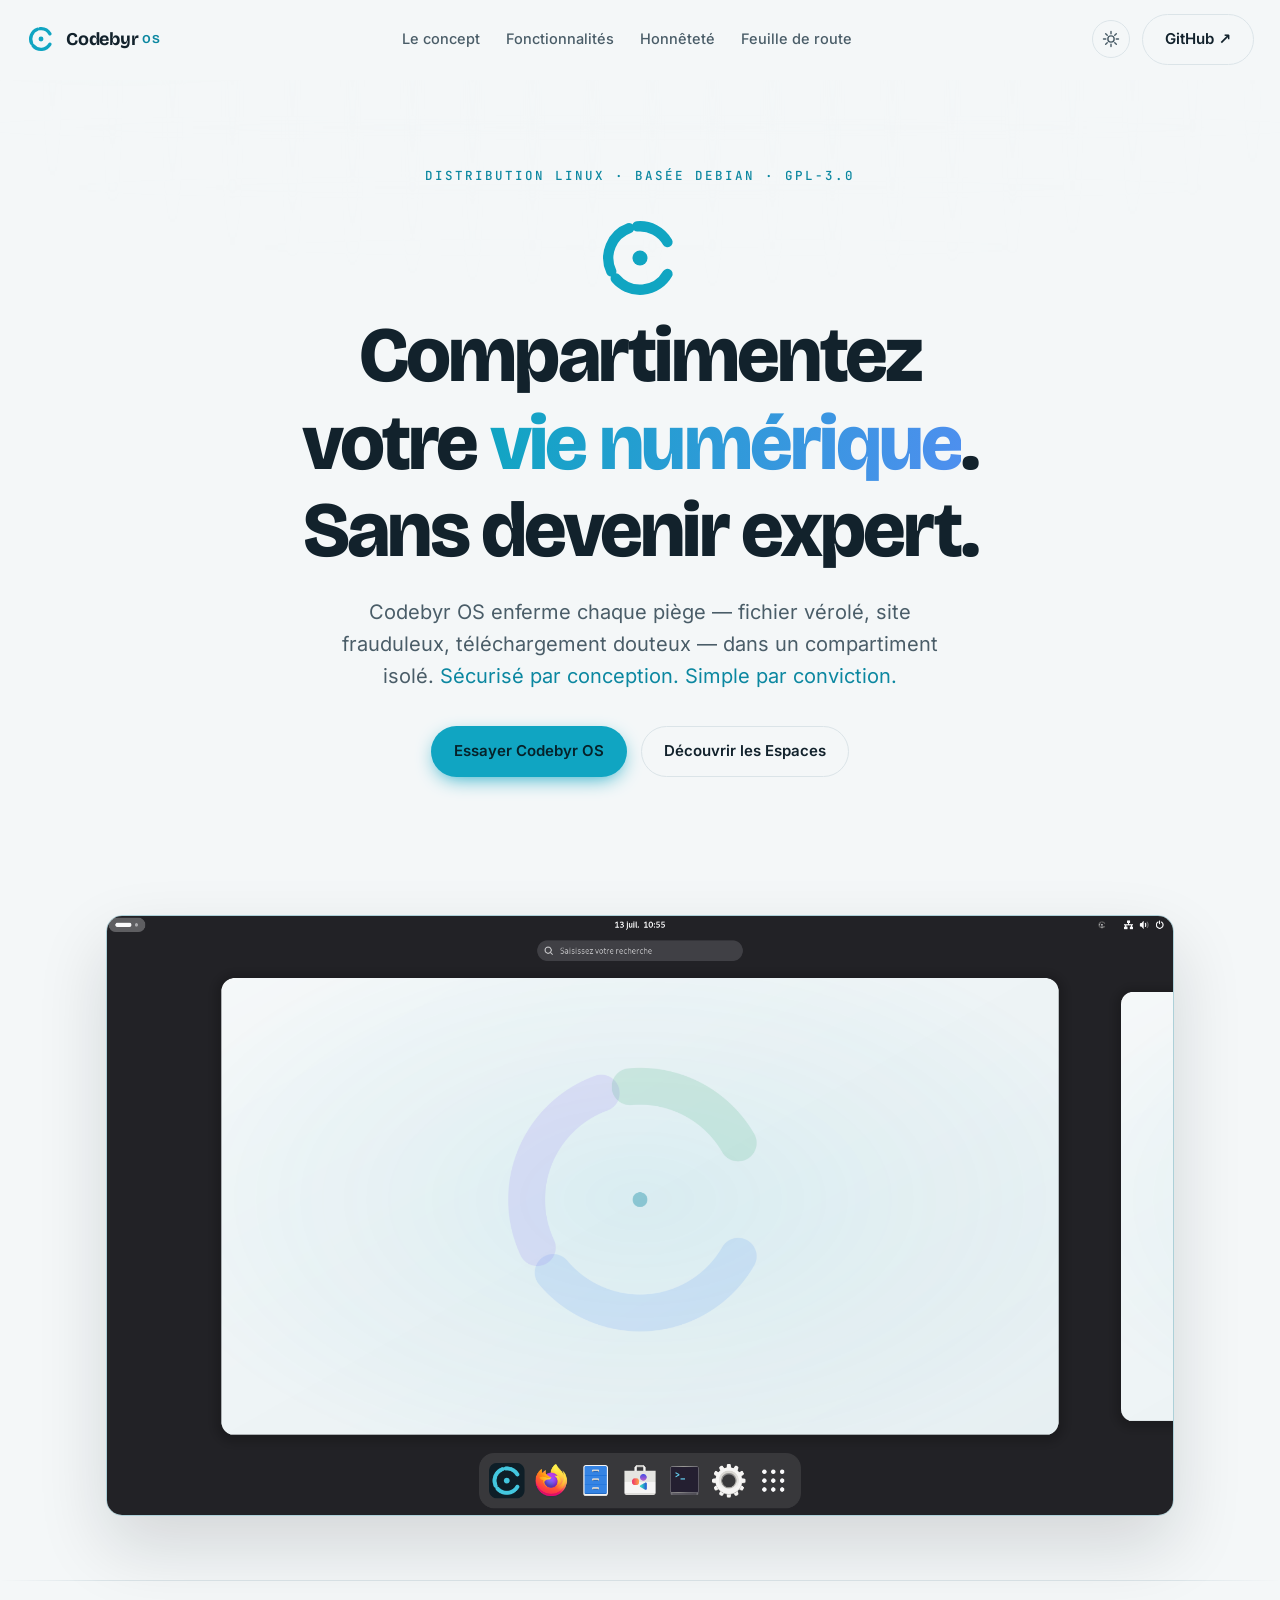
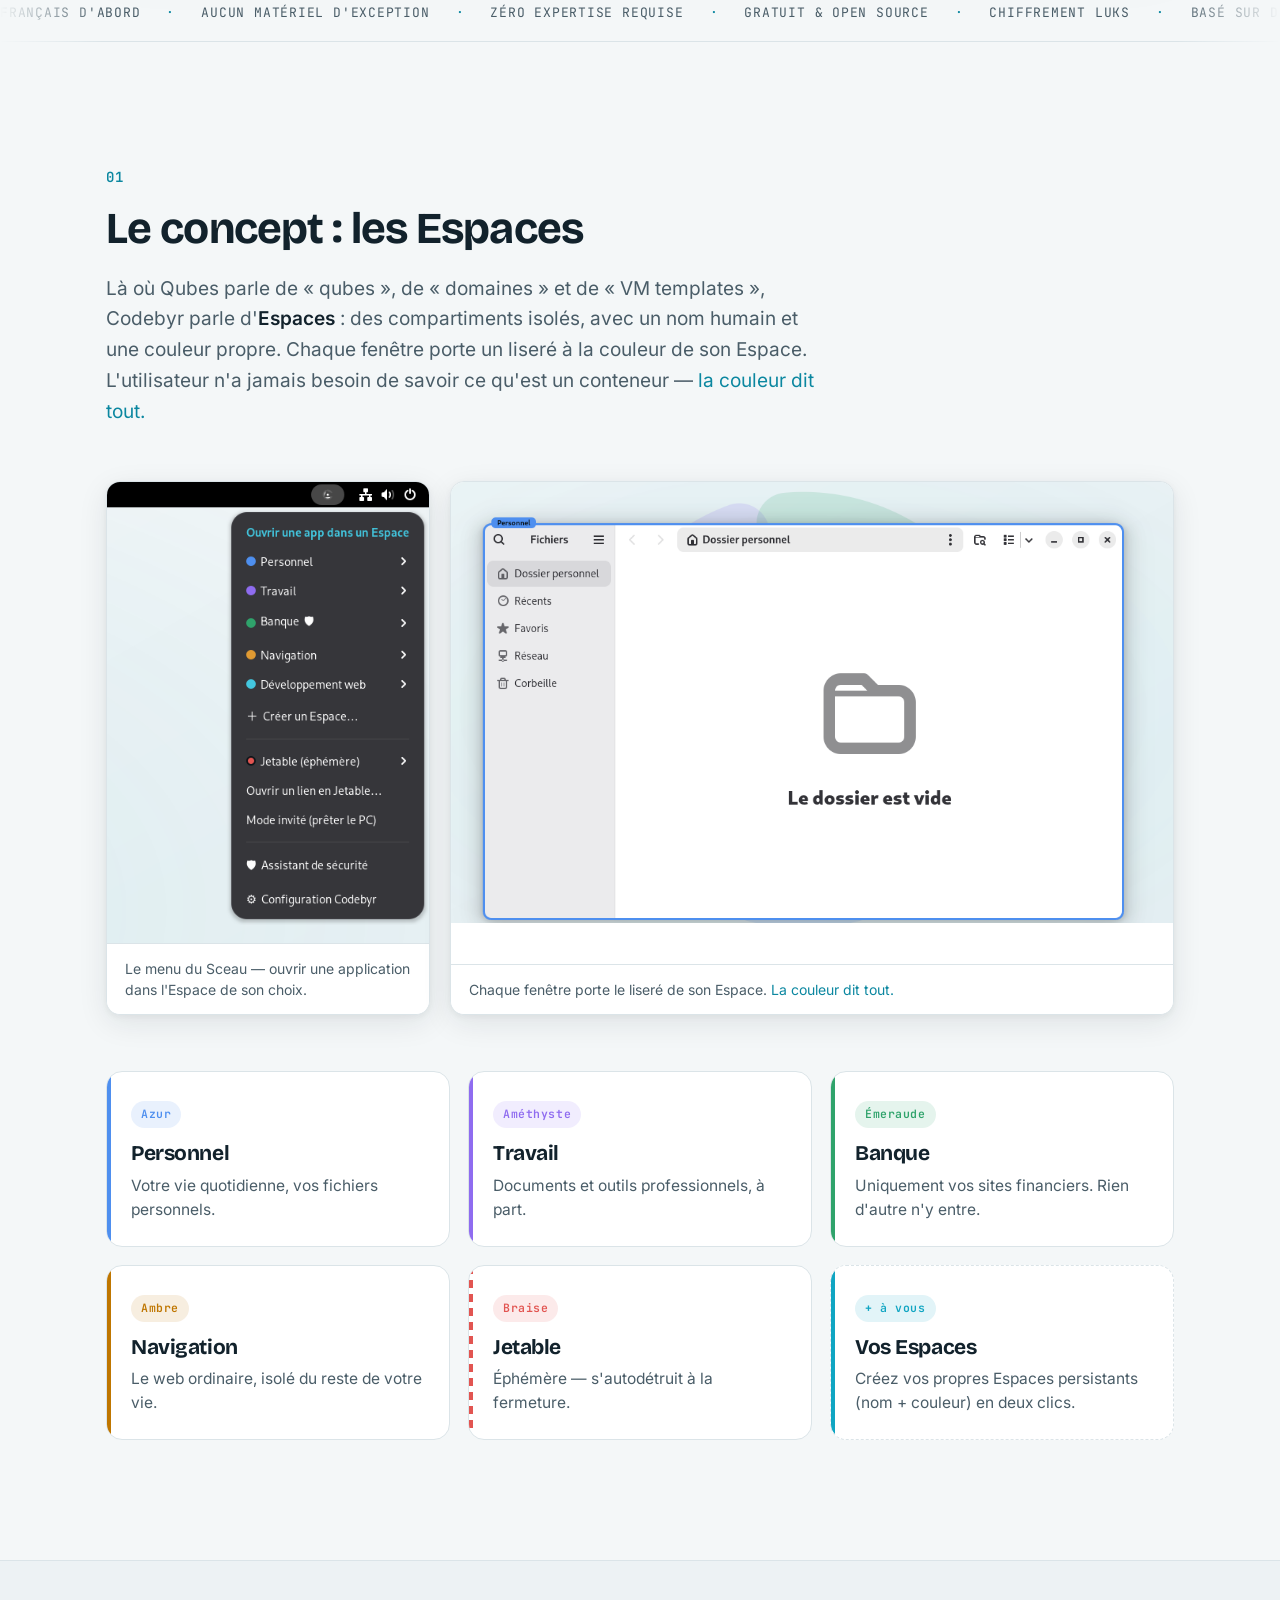
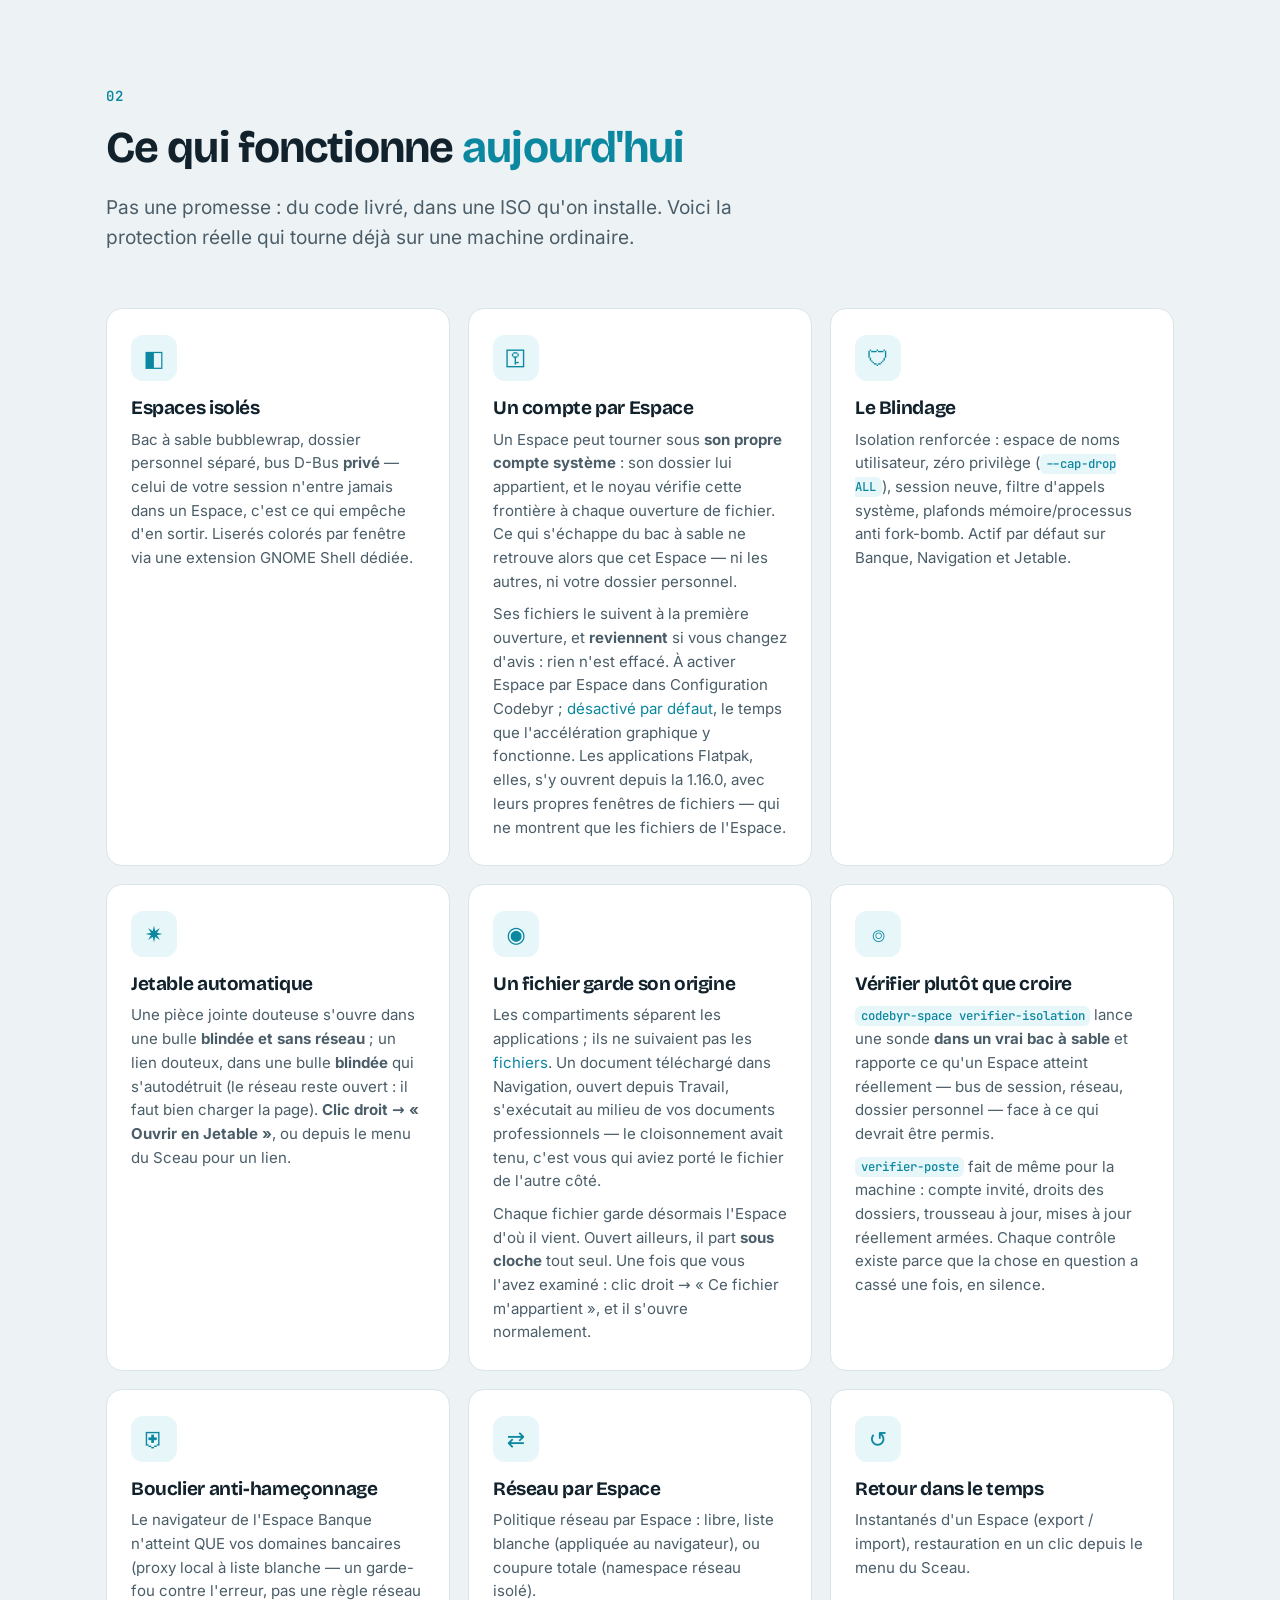
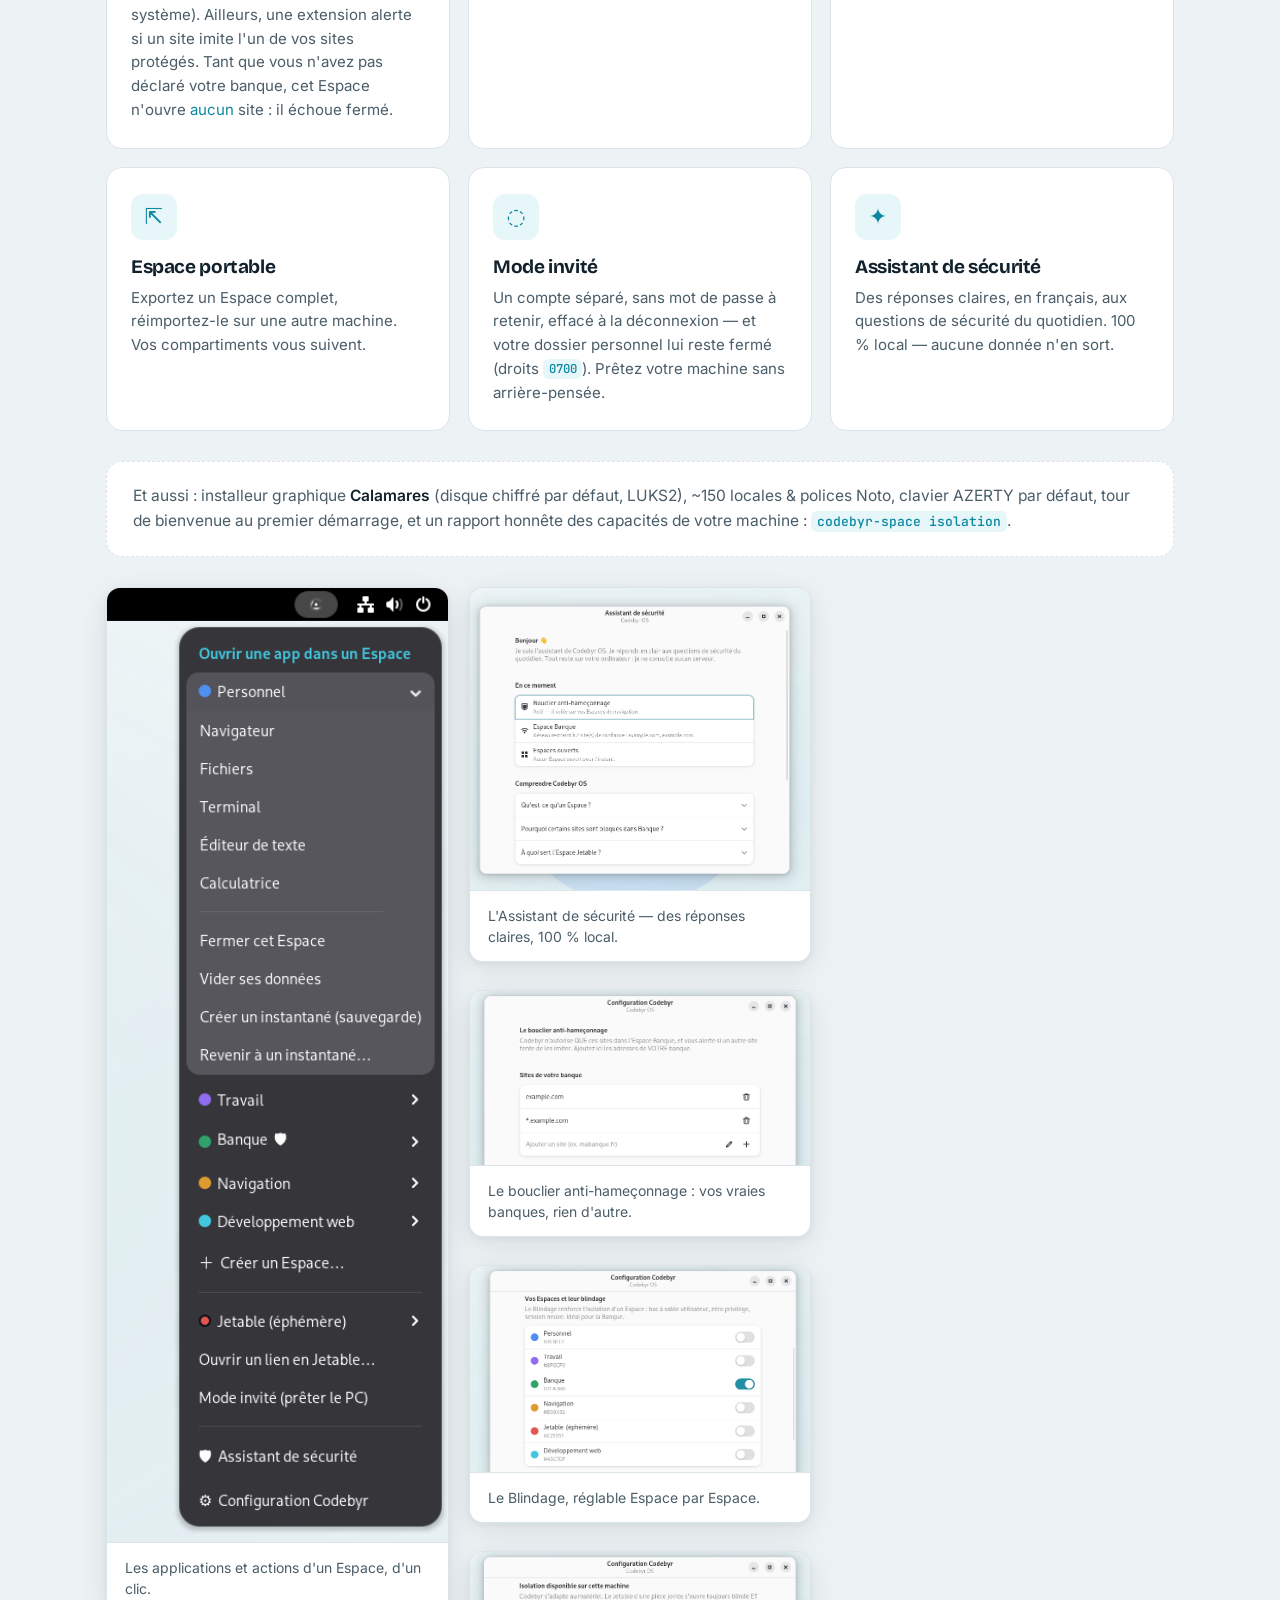
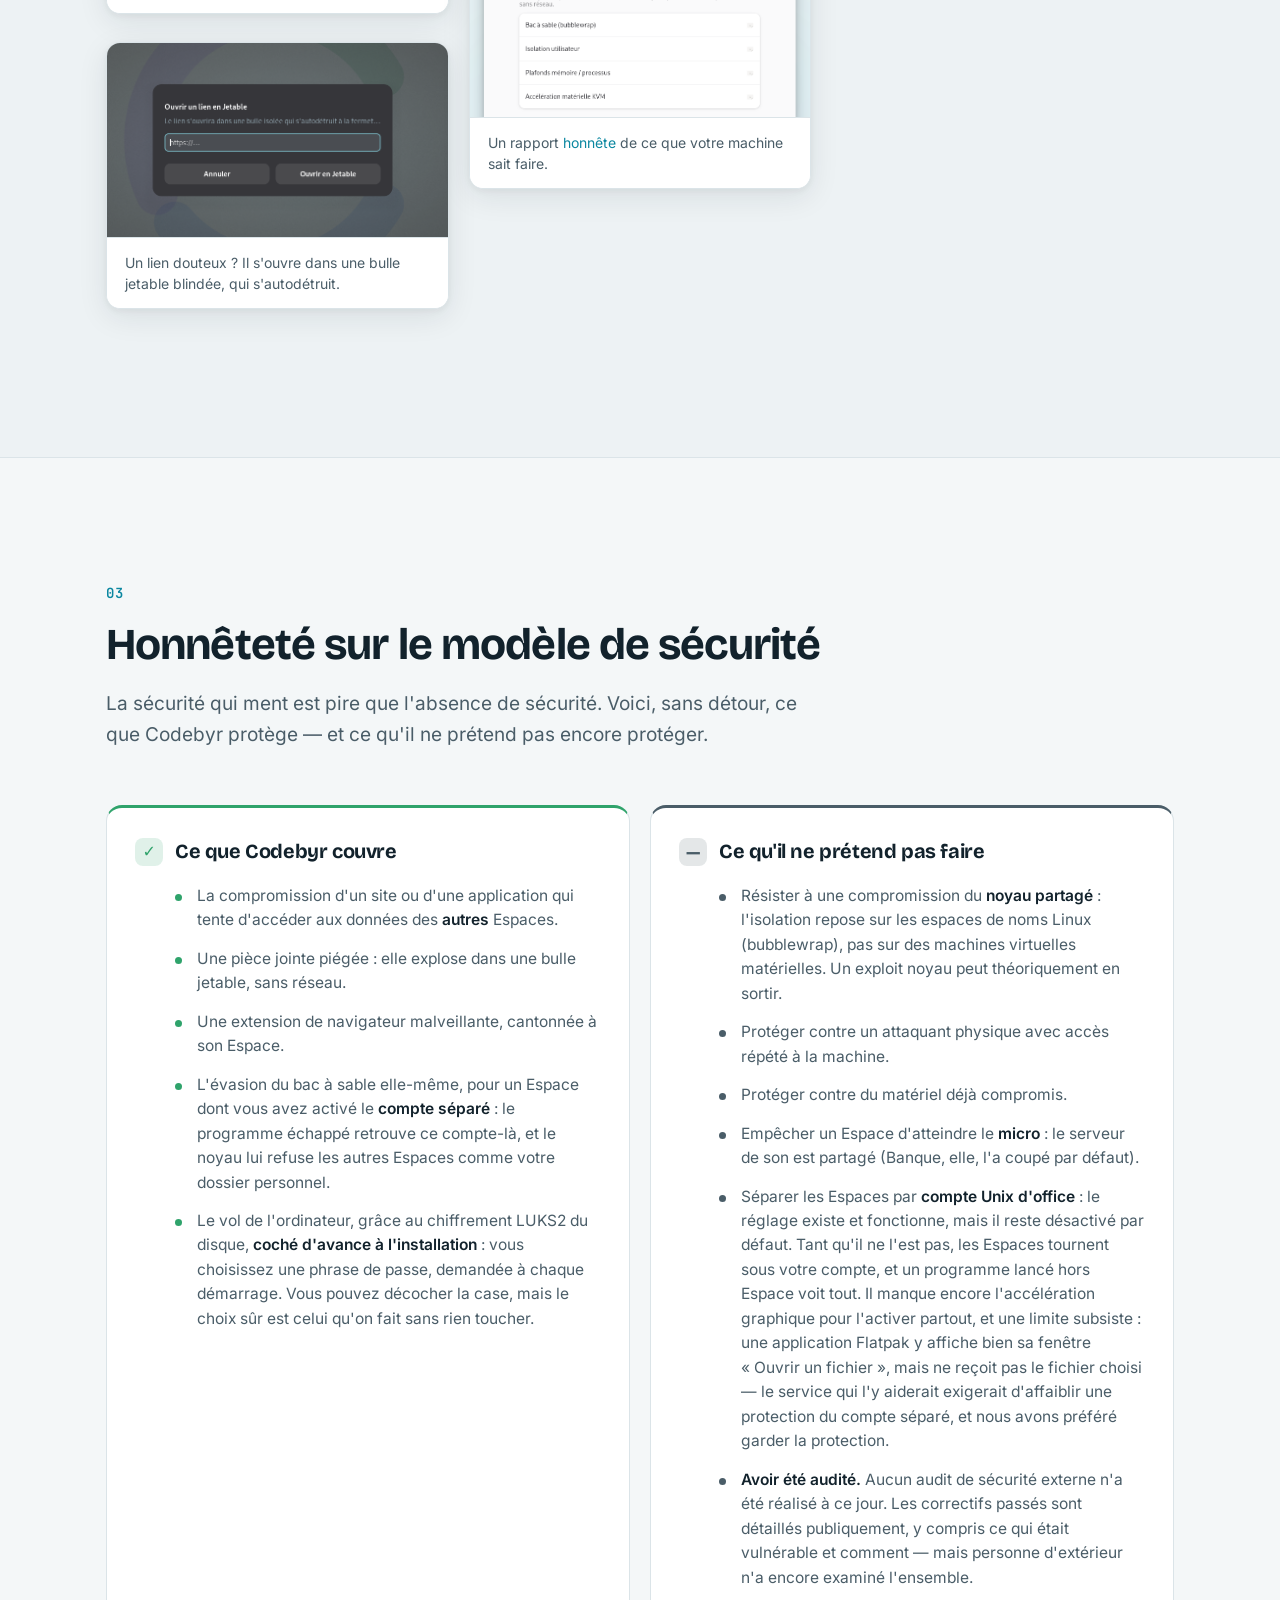
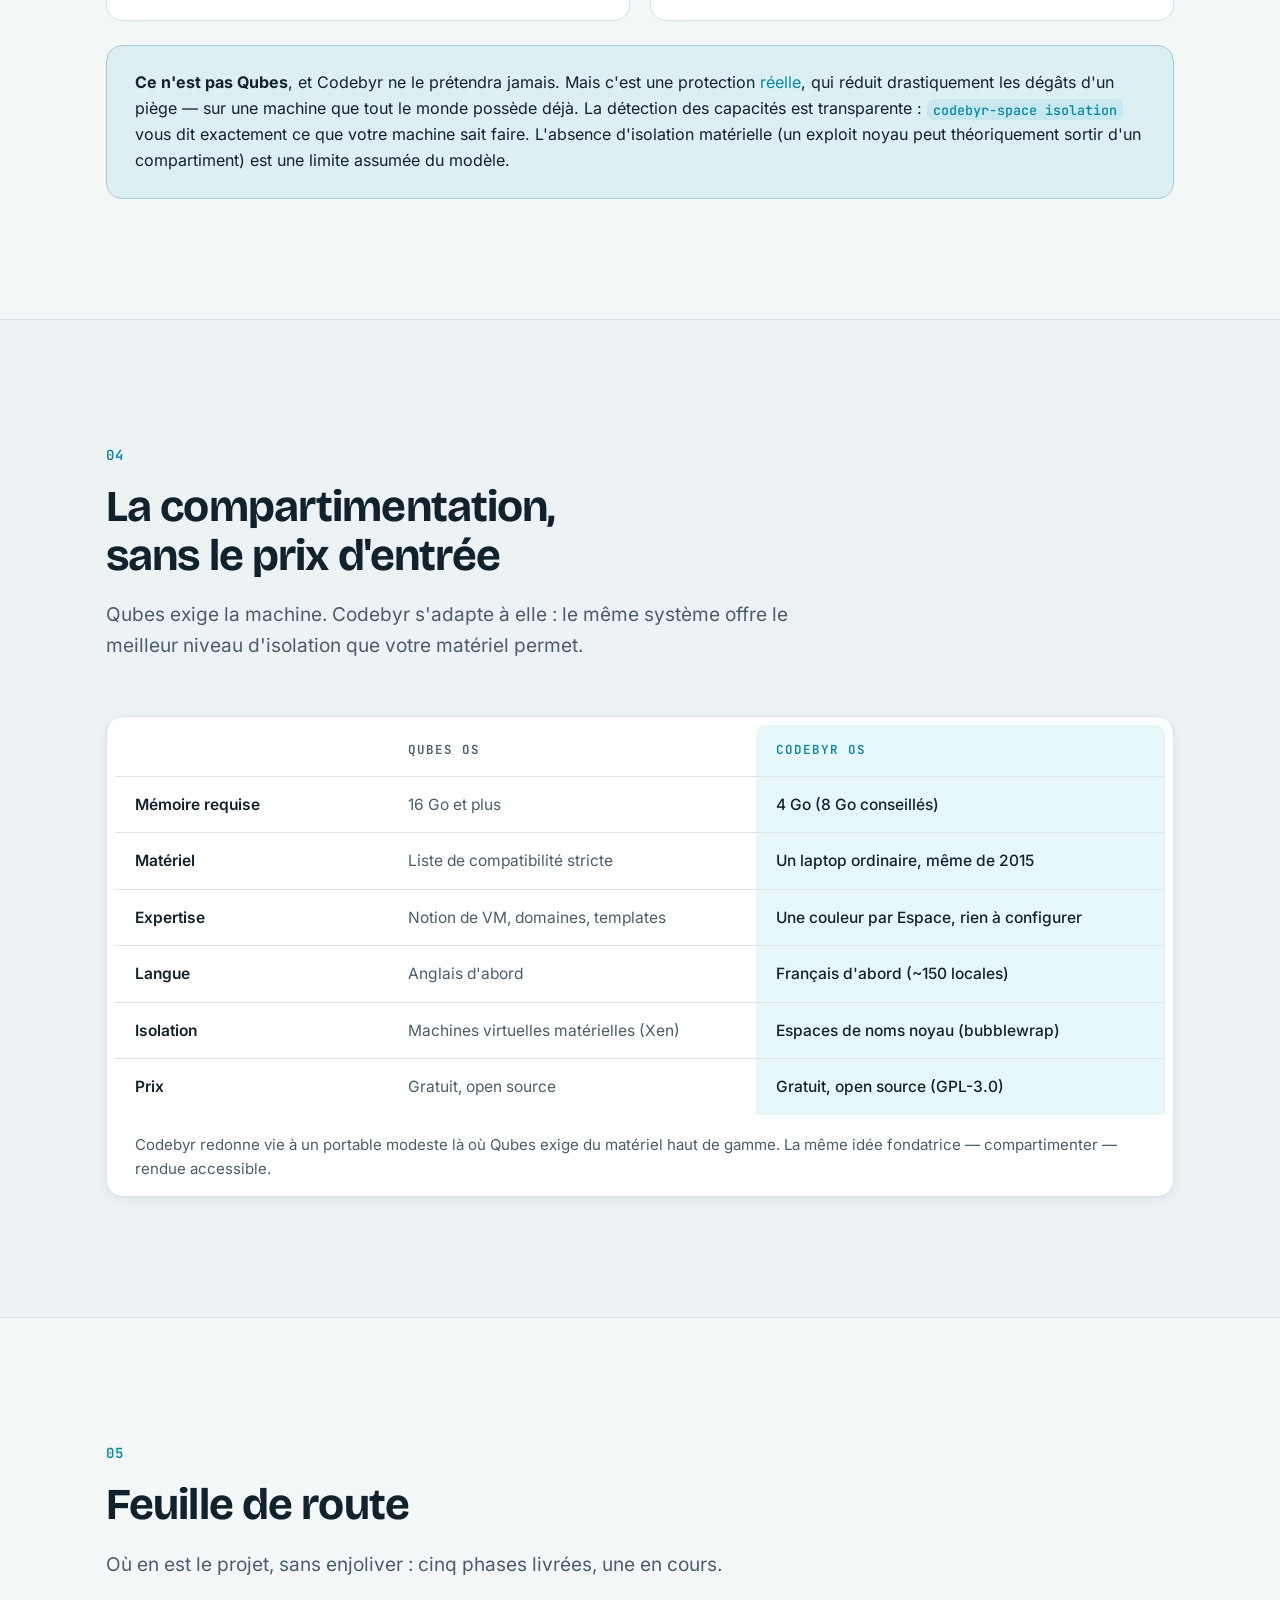
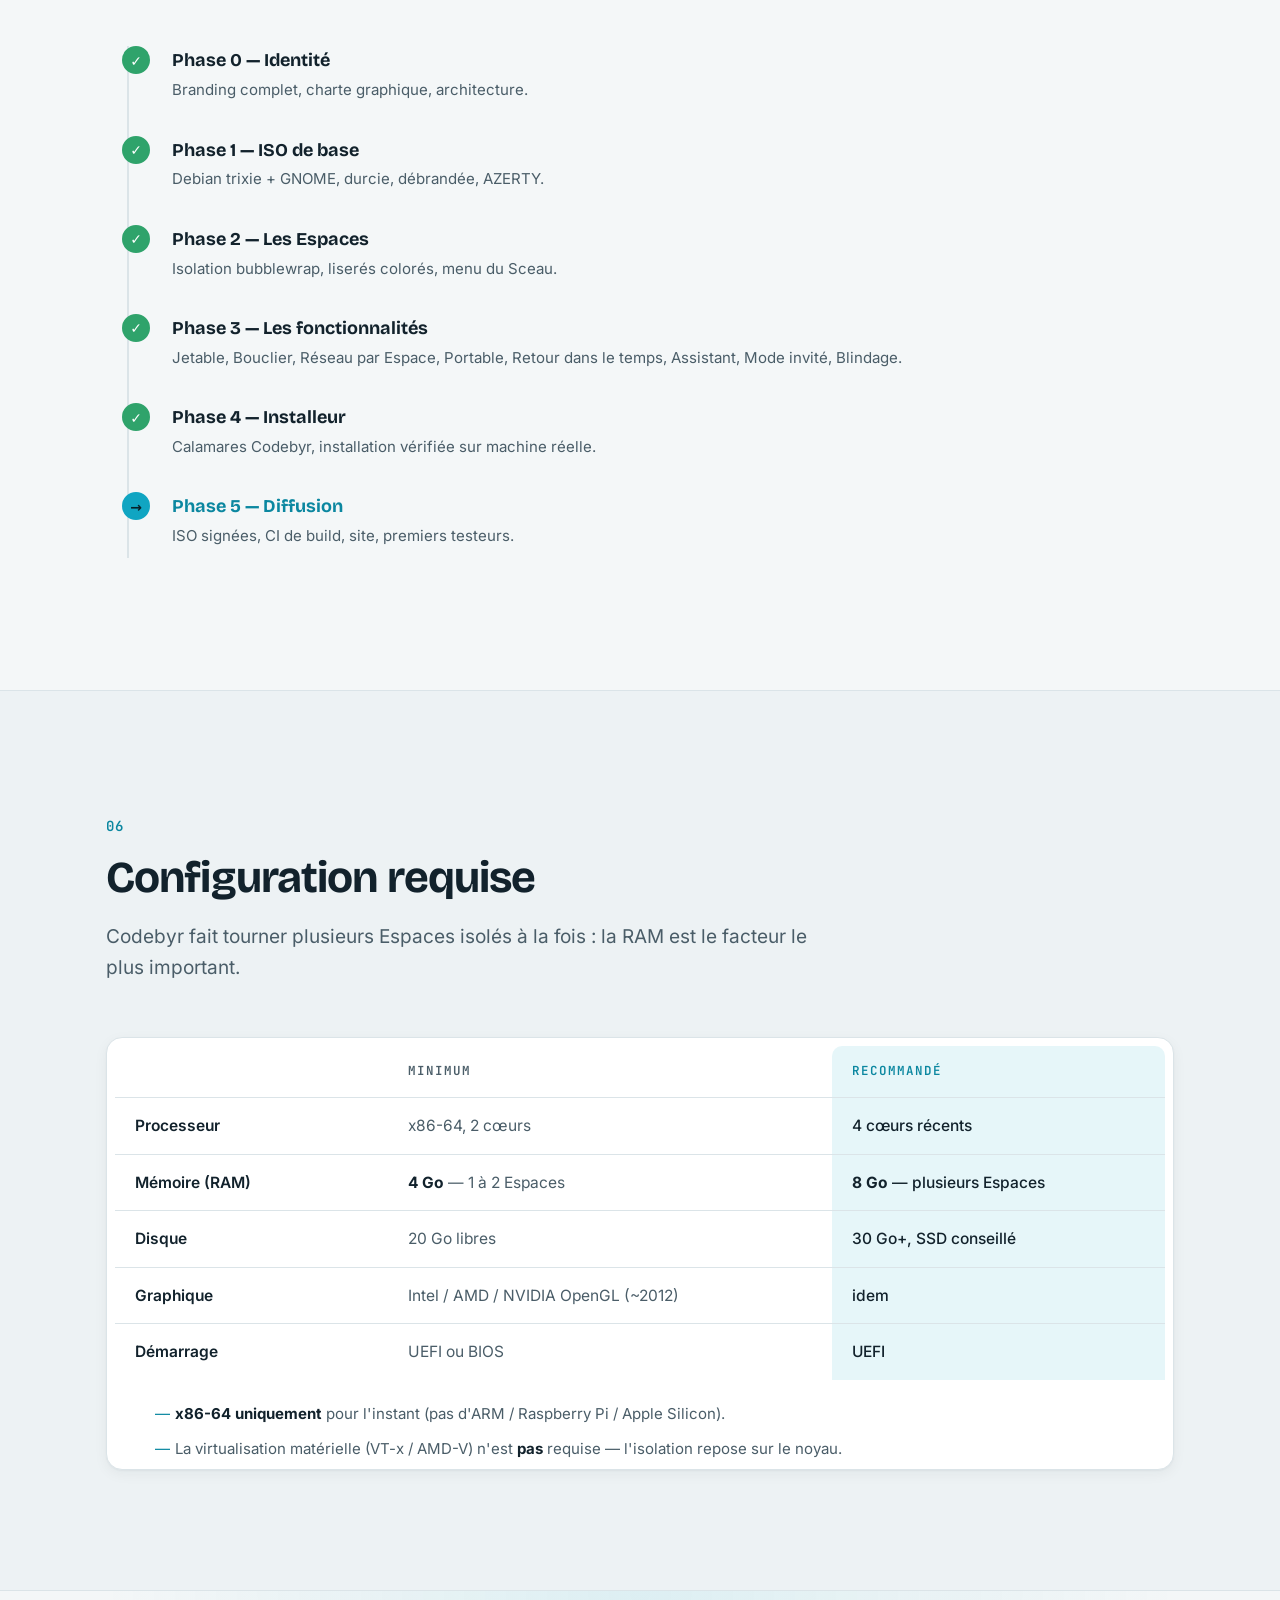
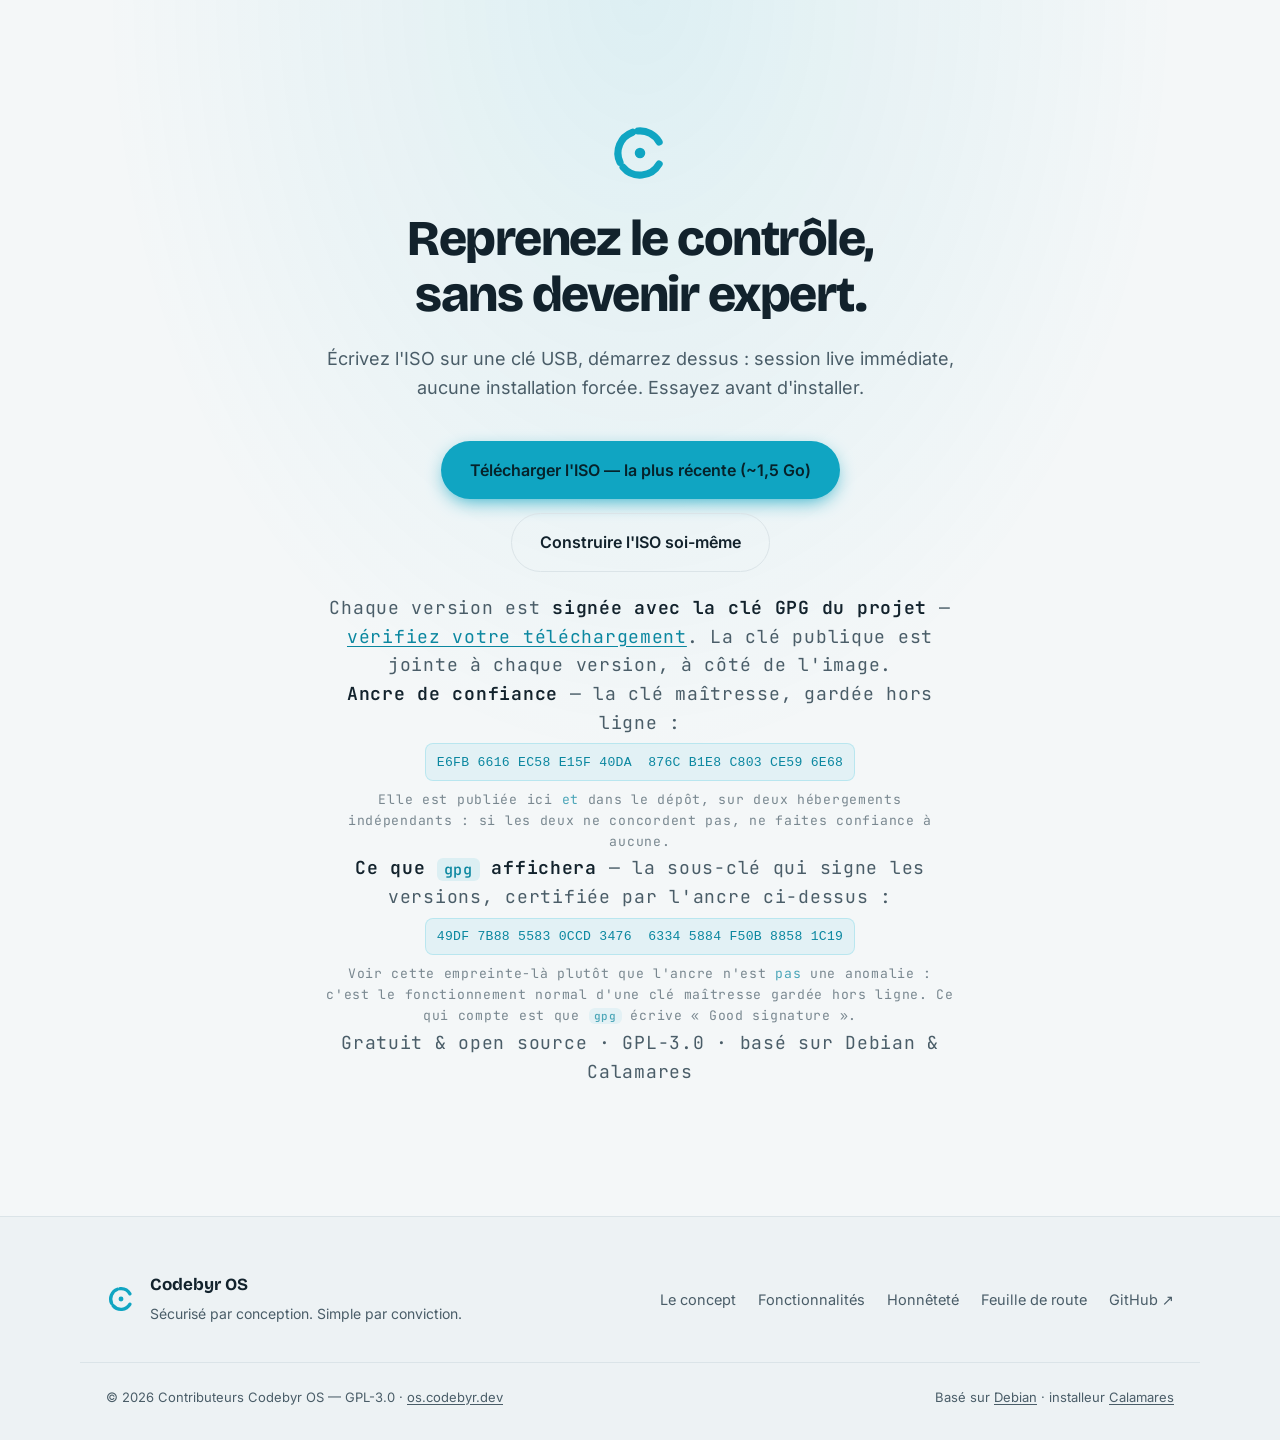
==== commit c4f515a6: "1.16.0 : ce que les applications Flatpak font désormais, et ce qu'elles ne font pas Journal des vers" ====
--- a/site/index.html
+++ b/site/index.html
@@ -202,7 +202,7 @@
         <div class="card__ico">⚿</div>
         <h3>Un compte par Espace</h3>
         <p>Un Espace peut tourner sous <strong>son propre compte système</strong> : son dossier lui appartient, et le noyau vérifie cette frontière à chaque ouverture de fichier. Ce qui s'échappe du bac à sable ne retrouve alors que cet Espace — ni les autres, ni votre dossier personnel.</p>
-        <p>Ses fichiers le suivent à la première ouverture, et <strong>reviennent</strong> si vous changez d'avis : rien n'est effacé. À activer Espace par Espace dans Configuration Codebyr&nbsp;; <em>désactivé par défaut</em>, le temps que les applications Flatpak et l'accélération graphique y fonctionnent.</p>
+        <p>Ses fichiers le suivent à la première ouverture, et <strong>reviennent</strong> si vous changez d'avis : rien n'est effacé. À activer Espace par Espace dans Configuration Codebyr&nbsp;; <em>désactivé par défaut</em>, le temps que l'accélération graphique y fonctionne. Les applications Flatpak, elles, s'y ouvrent depuis la 1.16.0, avec leurs propres fenêtres de fichiers — qui ne montrent que les fichiers de l'Espace.</p>
       </article>
       <article class="card reveal">
         <div class="card__ico">🛡</div>
@@ -329,7 +329,7 @@
           <li>Protéger contre un attaquant physique avec accès répété à la machine.</li>
           <li>Protéger contre du matériel déjà compromis.</li>
           <li>Empêcher un Espace d'atteindre le <strong>micro</strong> : le serveur de son est partagé (Banque, elle, l'a coupé par défaut).</li>
-          <li>Séparer les Espaces par <strong>compte Unix d'office</strong> : le réglage existe et fonctionne, mais il reste désactivé par défaut. Tant qu'il ne l'est pas, les Espaces tournent sous votre compte, et un programme lancé hors Espace voit tout. Deux choses manquent pour l'activer partout : les applications Flatpak et l'accélération graphique n'y fonctionnent pas encore.</li>
+          <li>Séparer les Espaces par <strong>compte Unix d'office</strong> : le réglage existe et fonctionne, mais il reste désactivé par défaut. Tant qu'il ne l'est pas, les Espaces tournent sous votre compte, et un programme lancé hors Espace voit tout. Il manque encore l'accélération graphique pour l'activer partout, et une limite subsiste : une application Flatpak y affiche bien sa fenêtre « Ouvrir un fichier », mais ne reçoit pas le fichier choisi — le service qui l'y aiderait exigerait d'affaiblir une protection du compte séparé, et nous avons préféré garder la protection.</li>
           <li><strong>Avoir été audité.</strong> Aucun audit de sécurité externe n'a été réalisé à ce jour. Les correctifs passés sont détaillés publiquement, y compris ce qui était vulnérable et comment — mais personne d'extérieur n'a encore examiné l'ensemble.</li>
         </ul>
       </div>
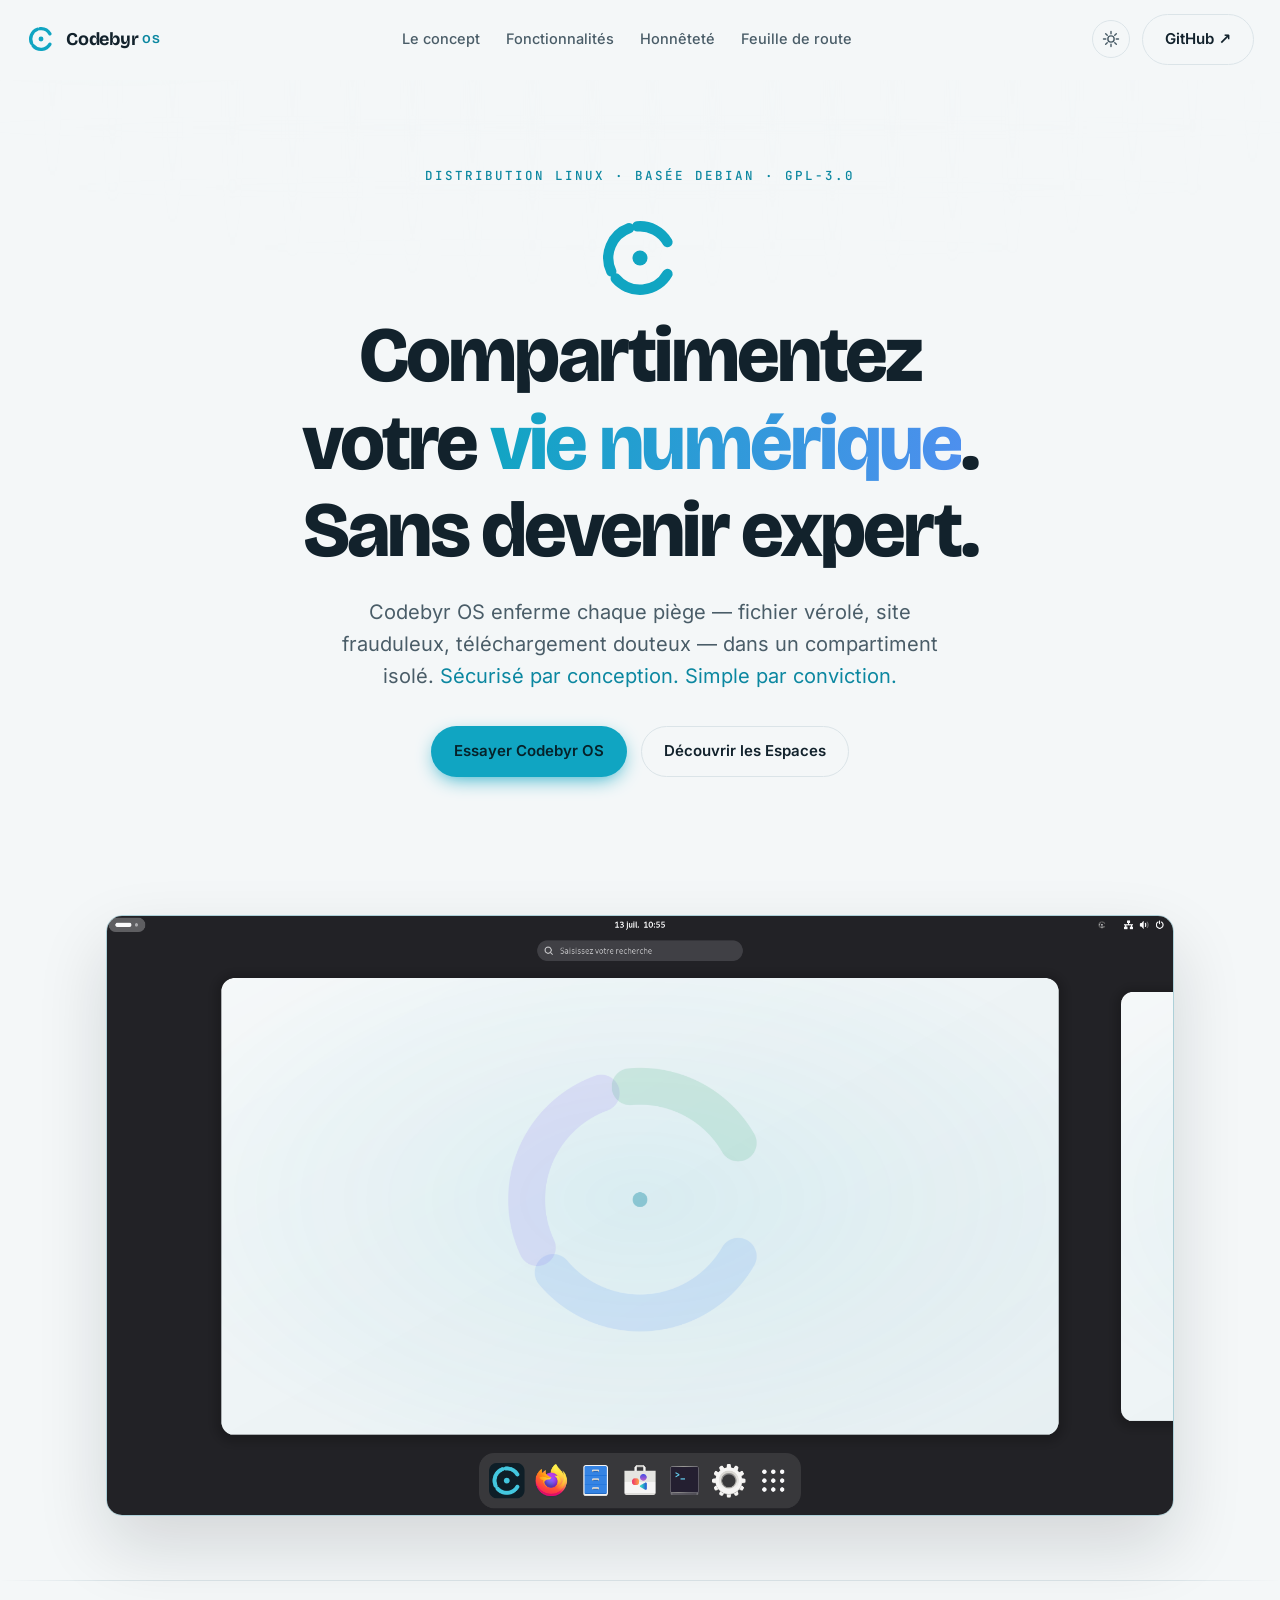
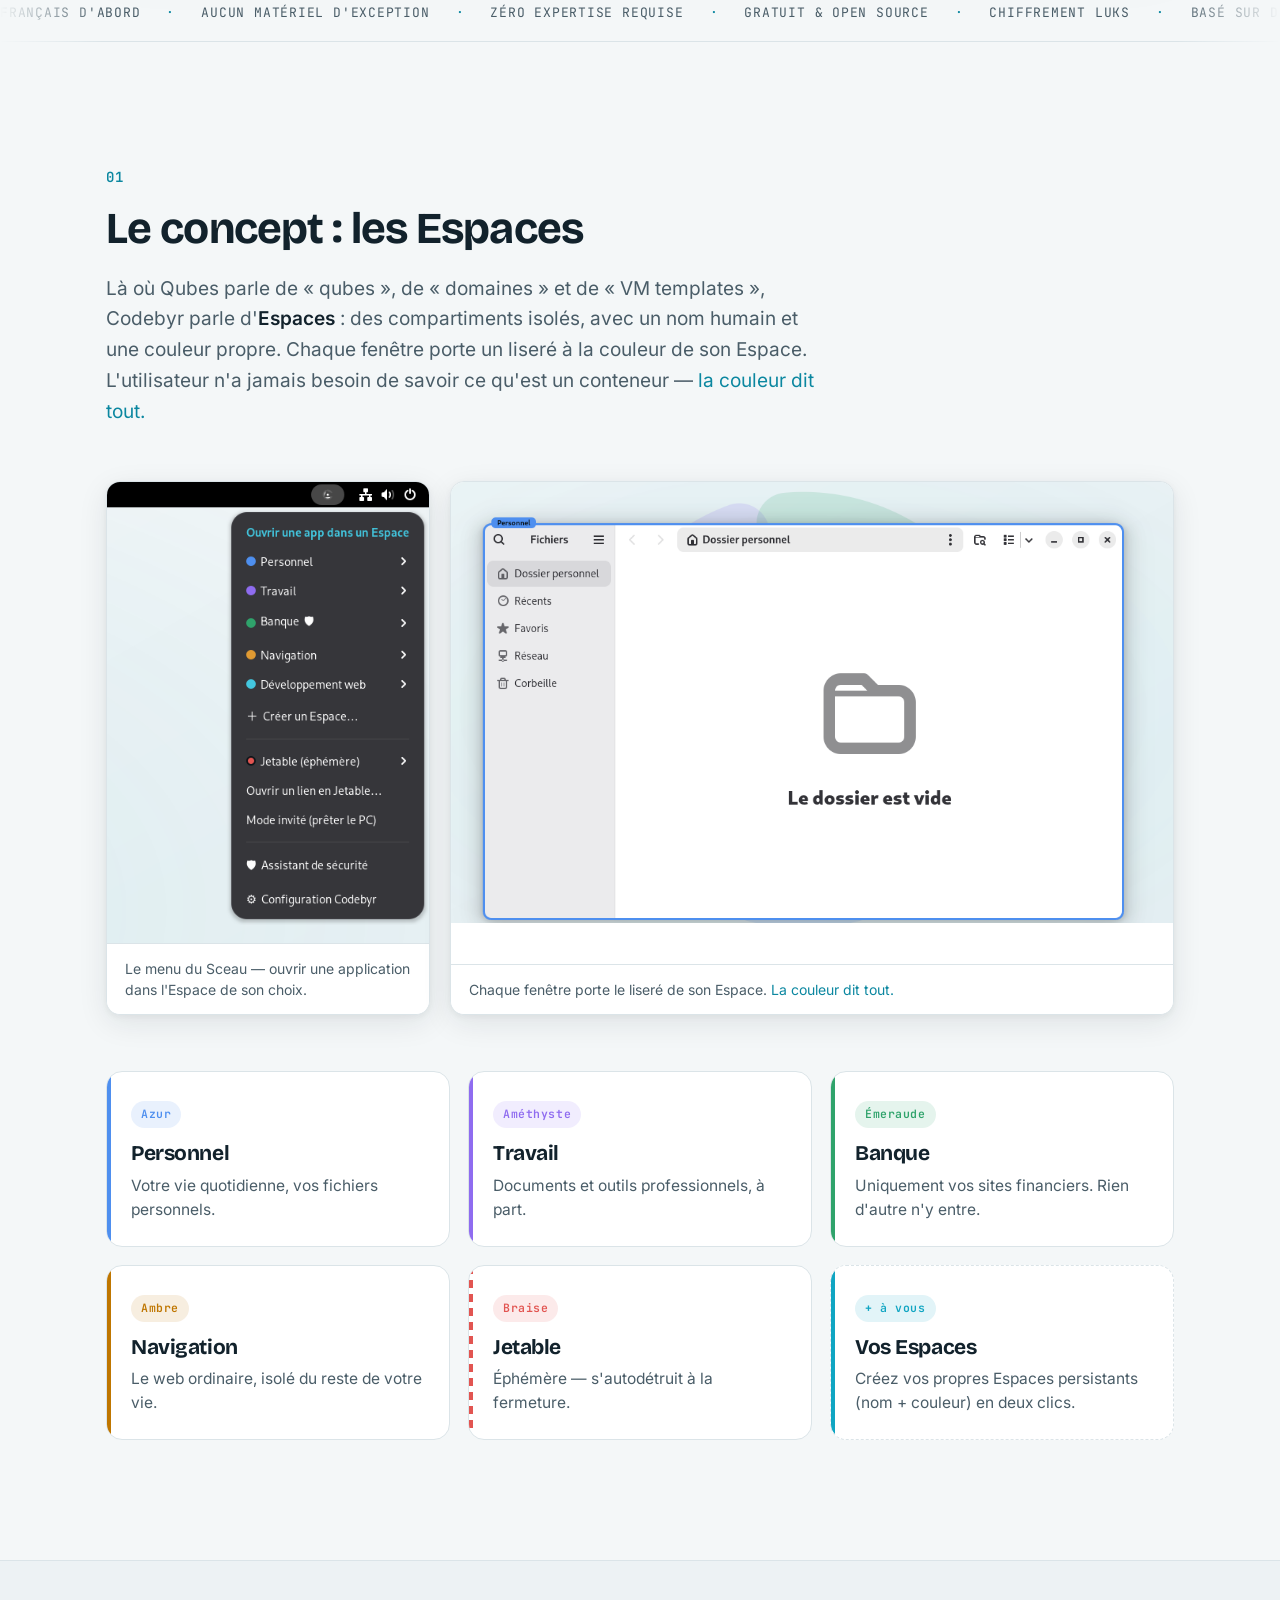
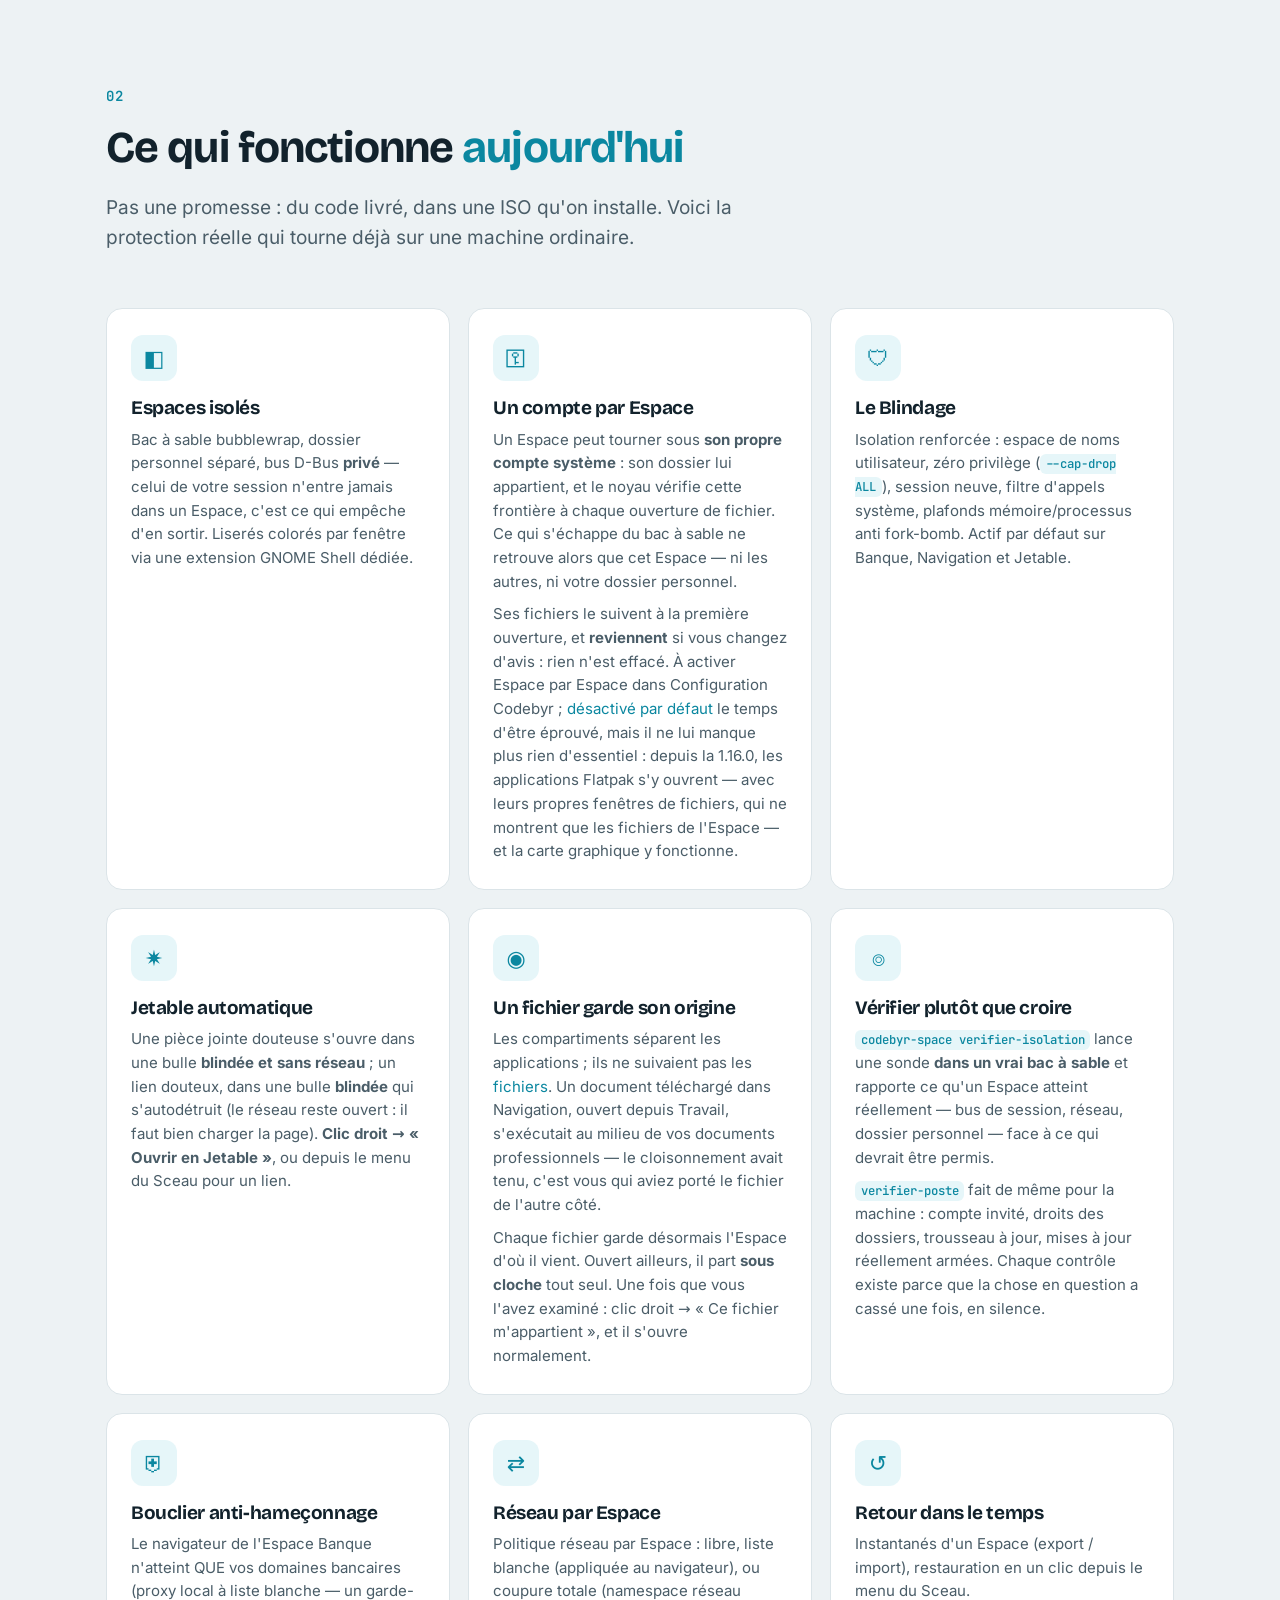
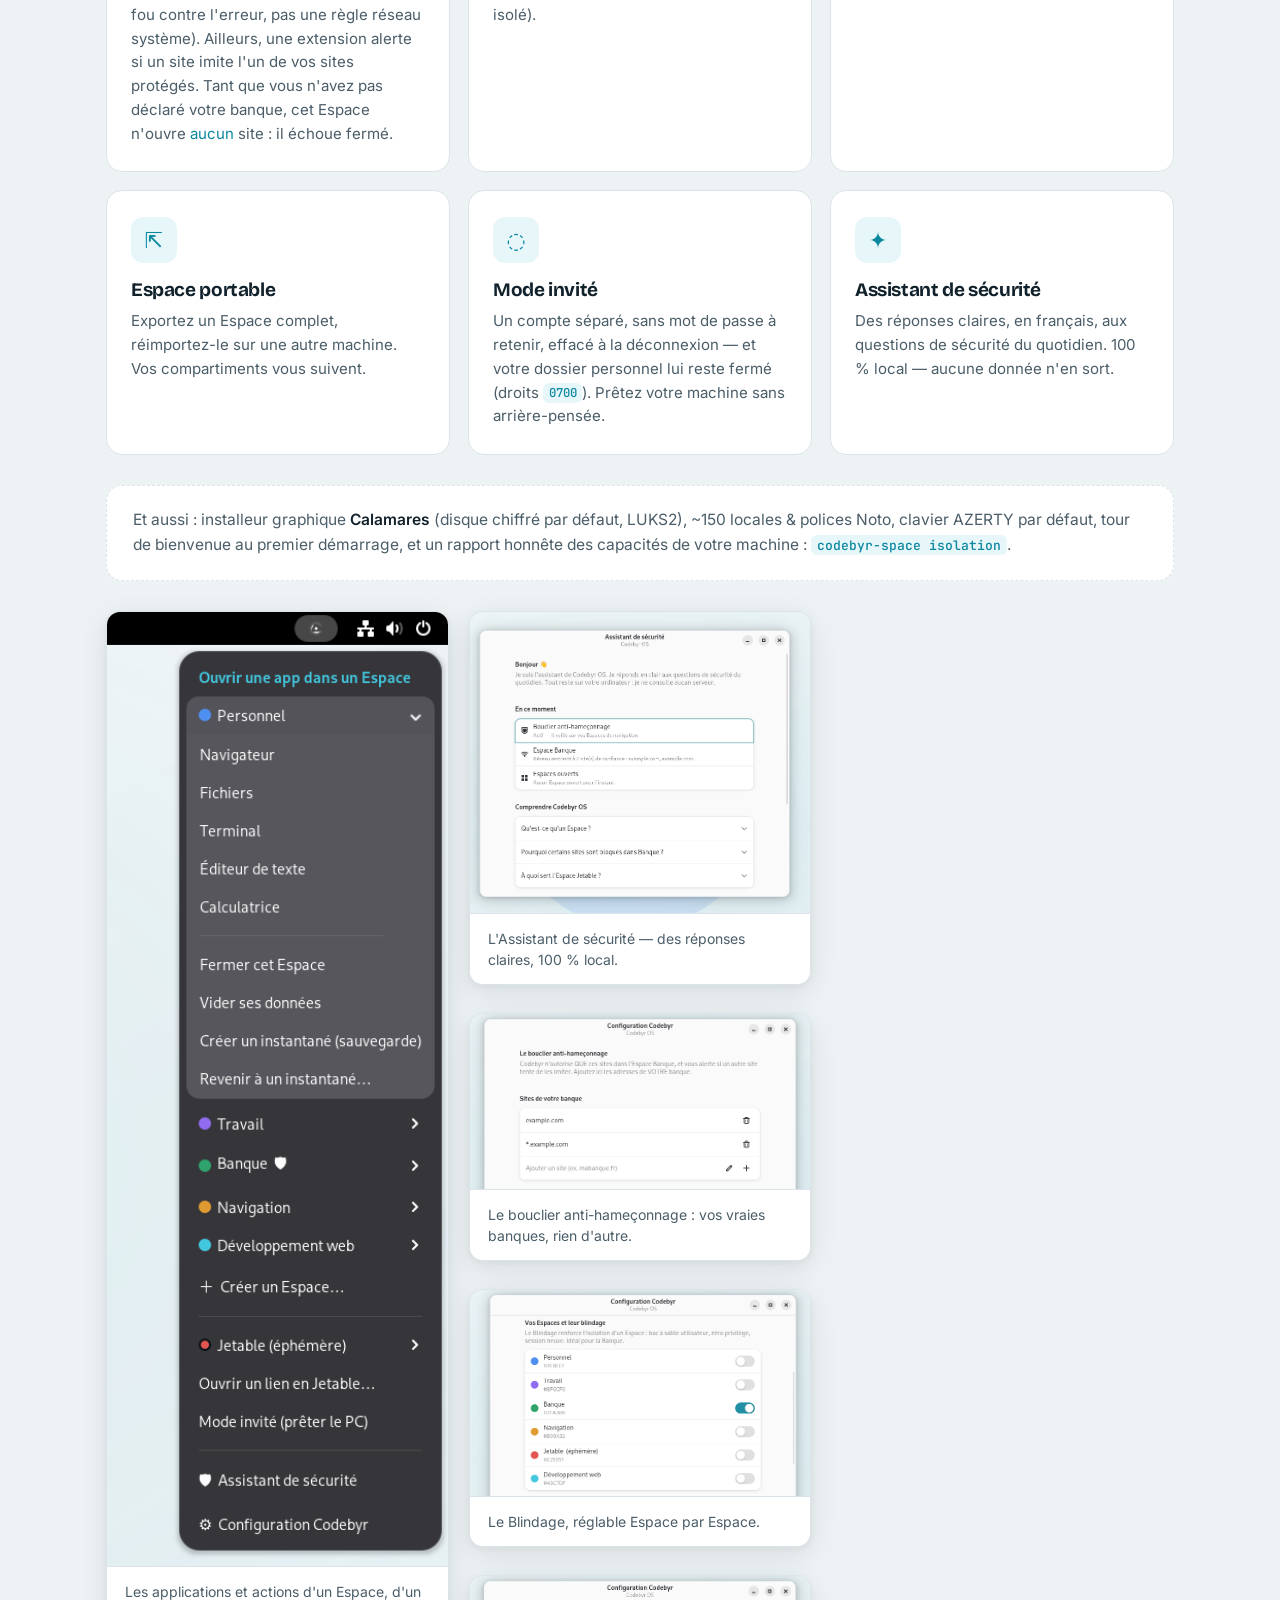
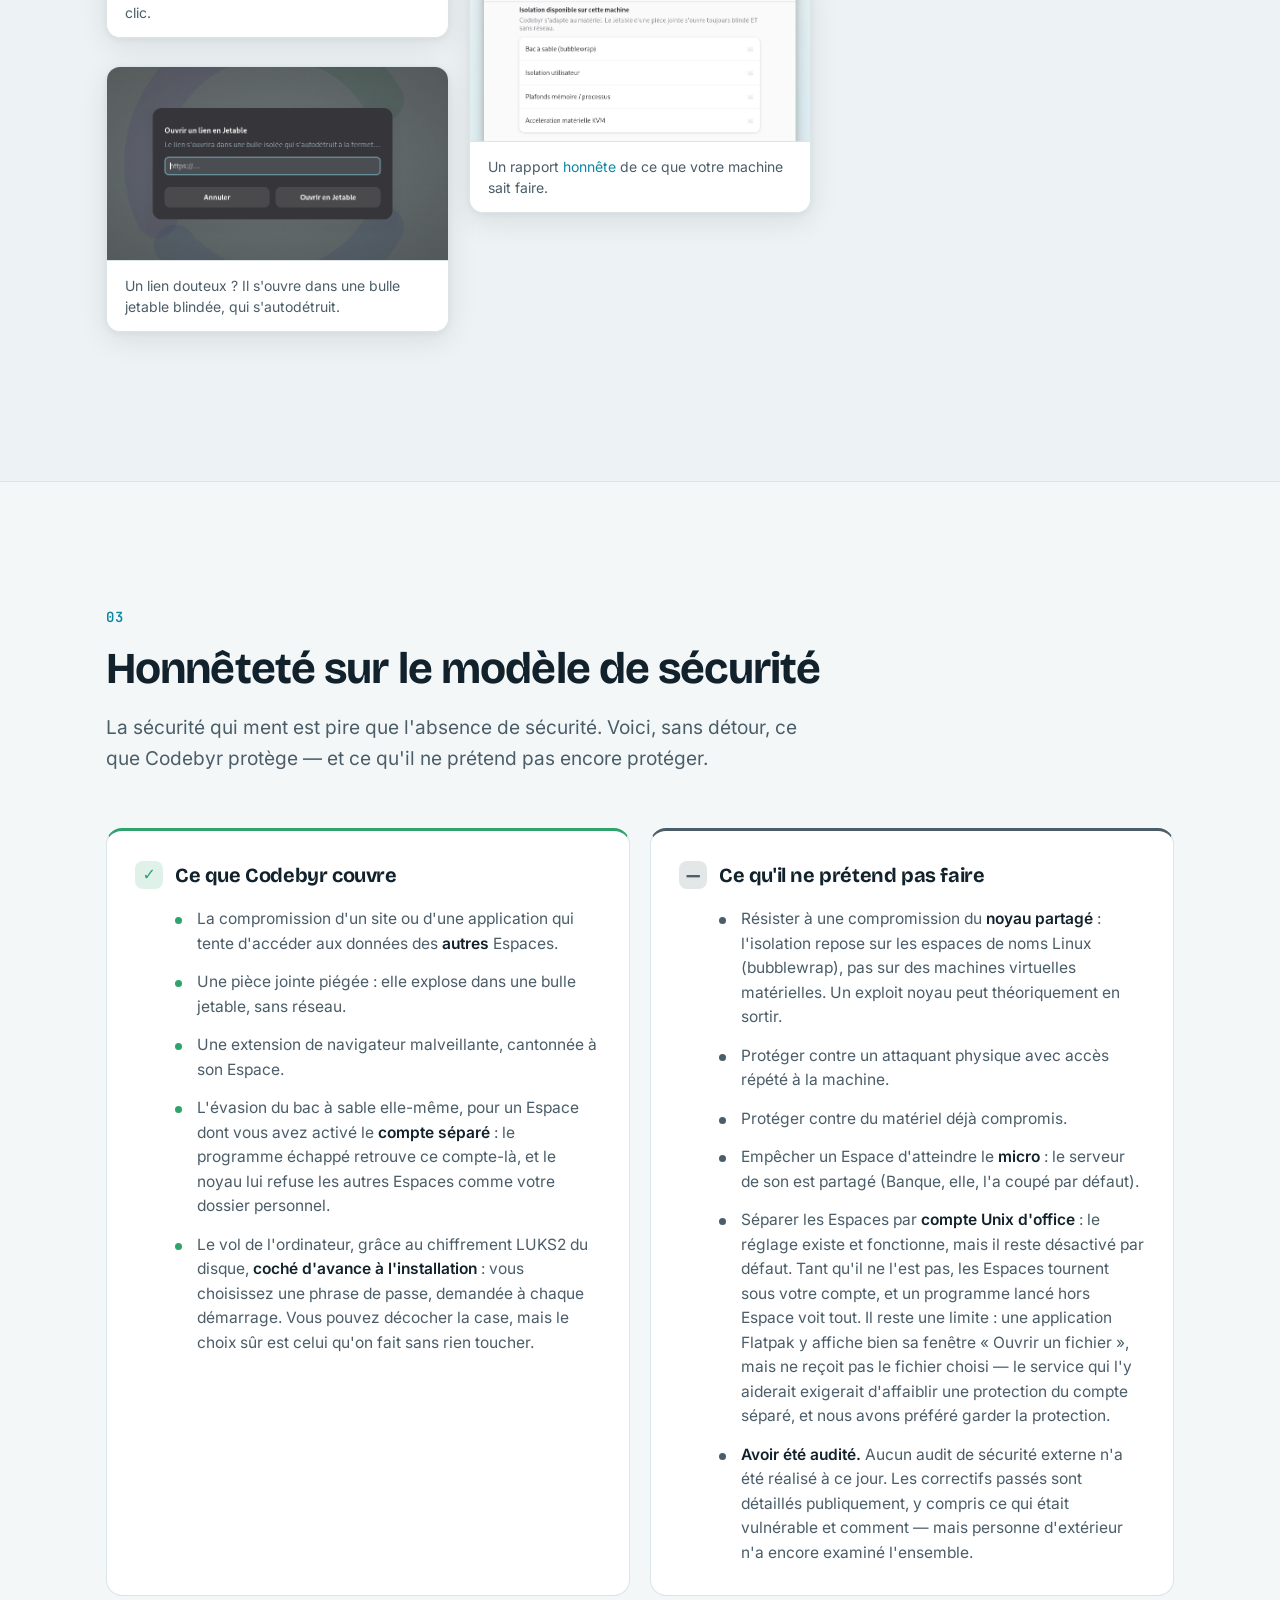
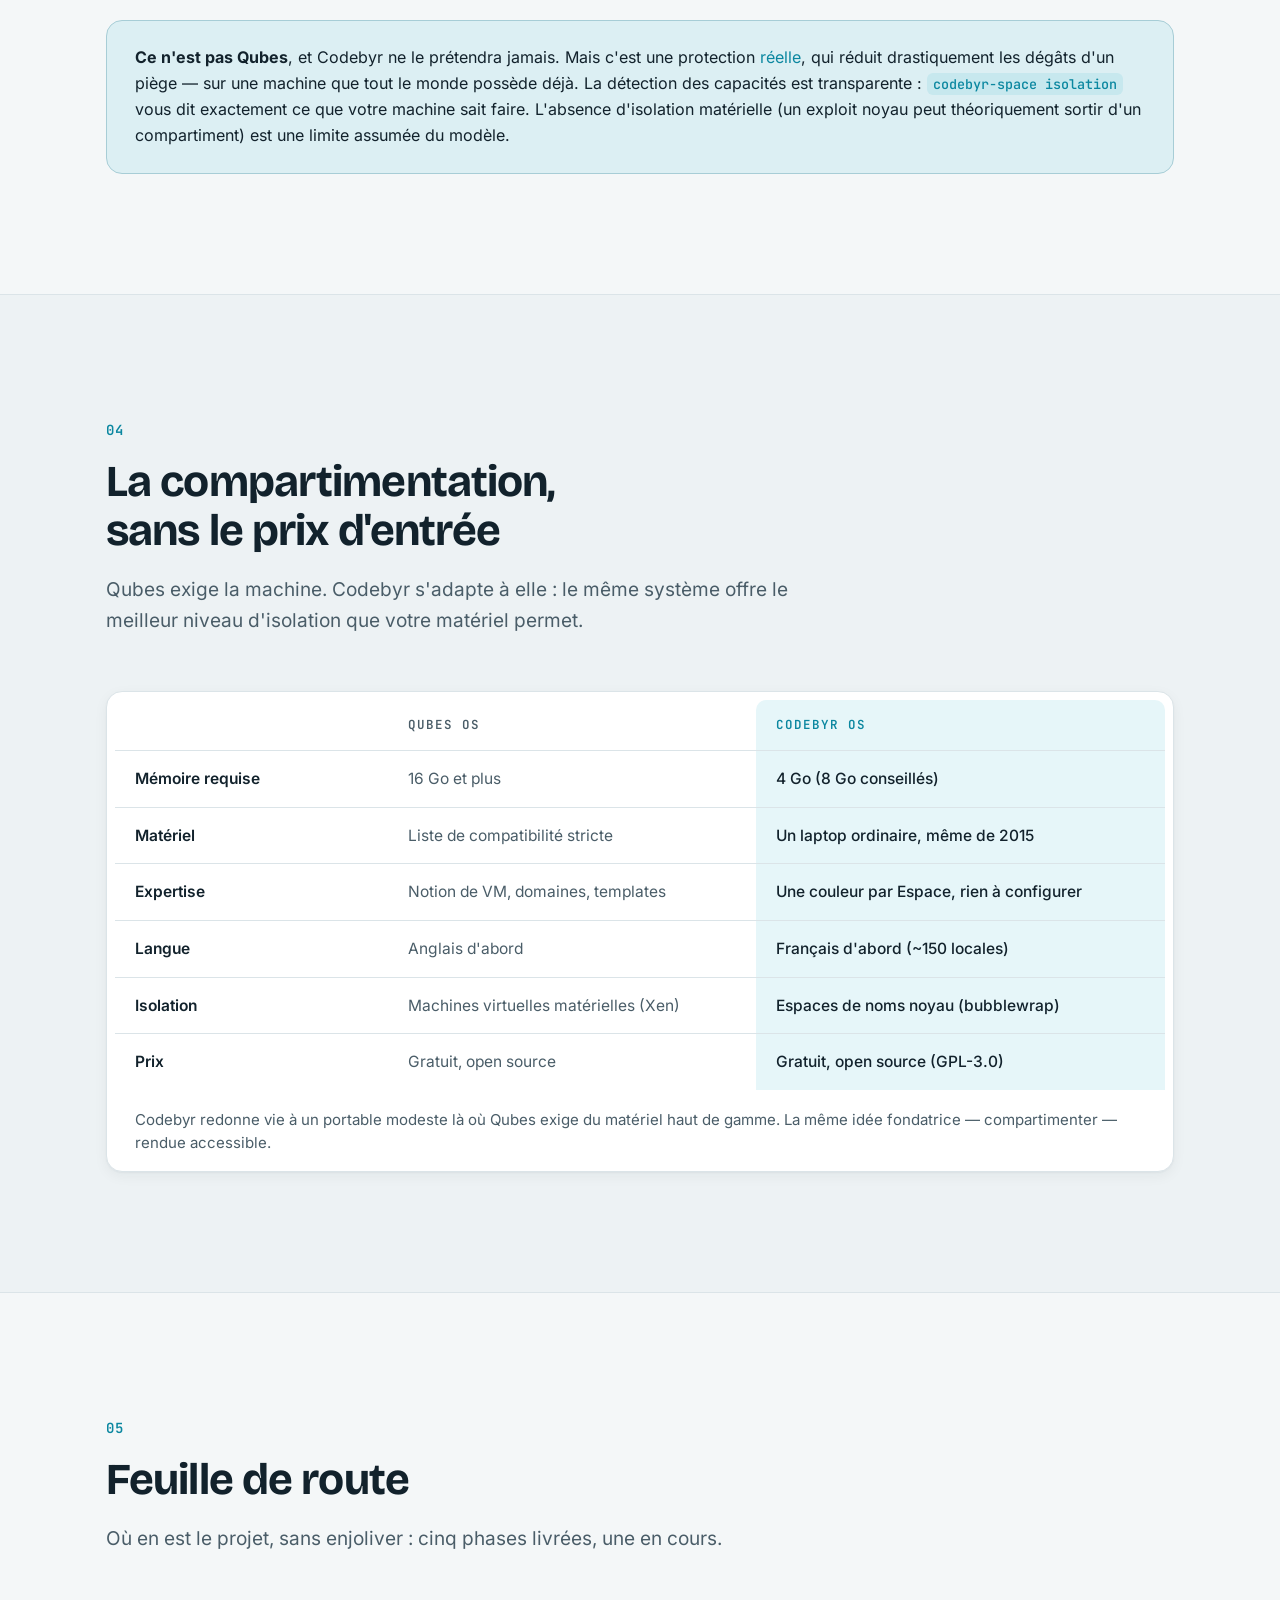
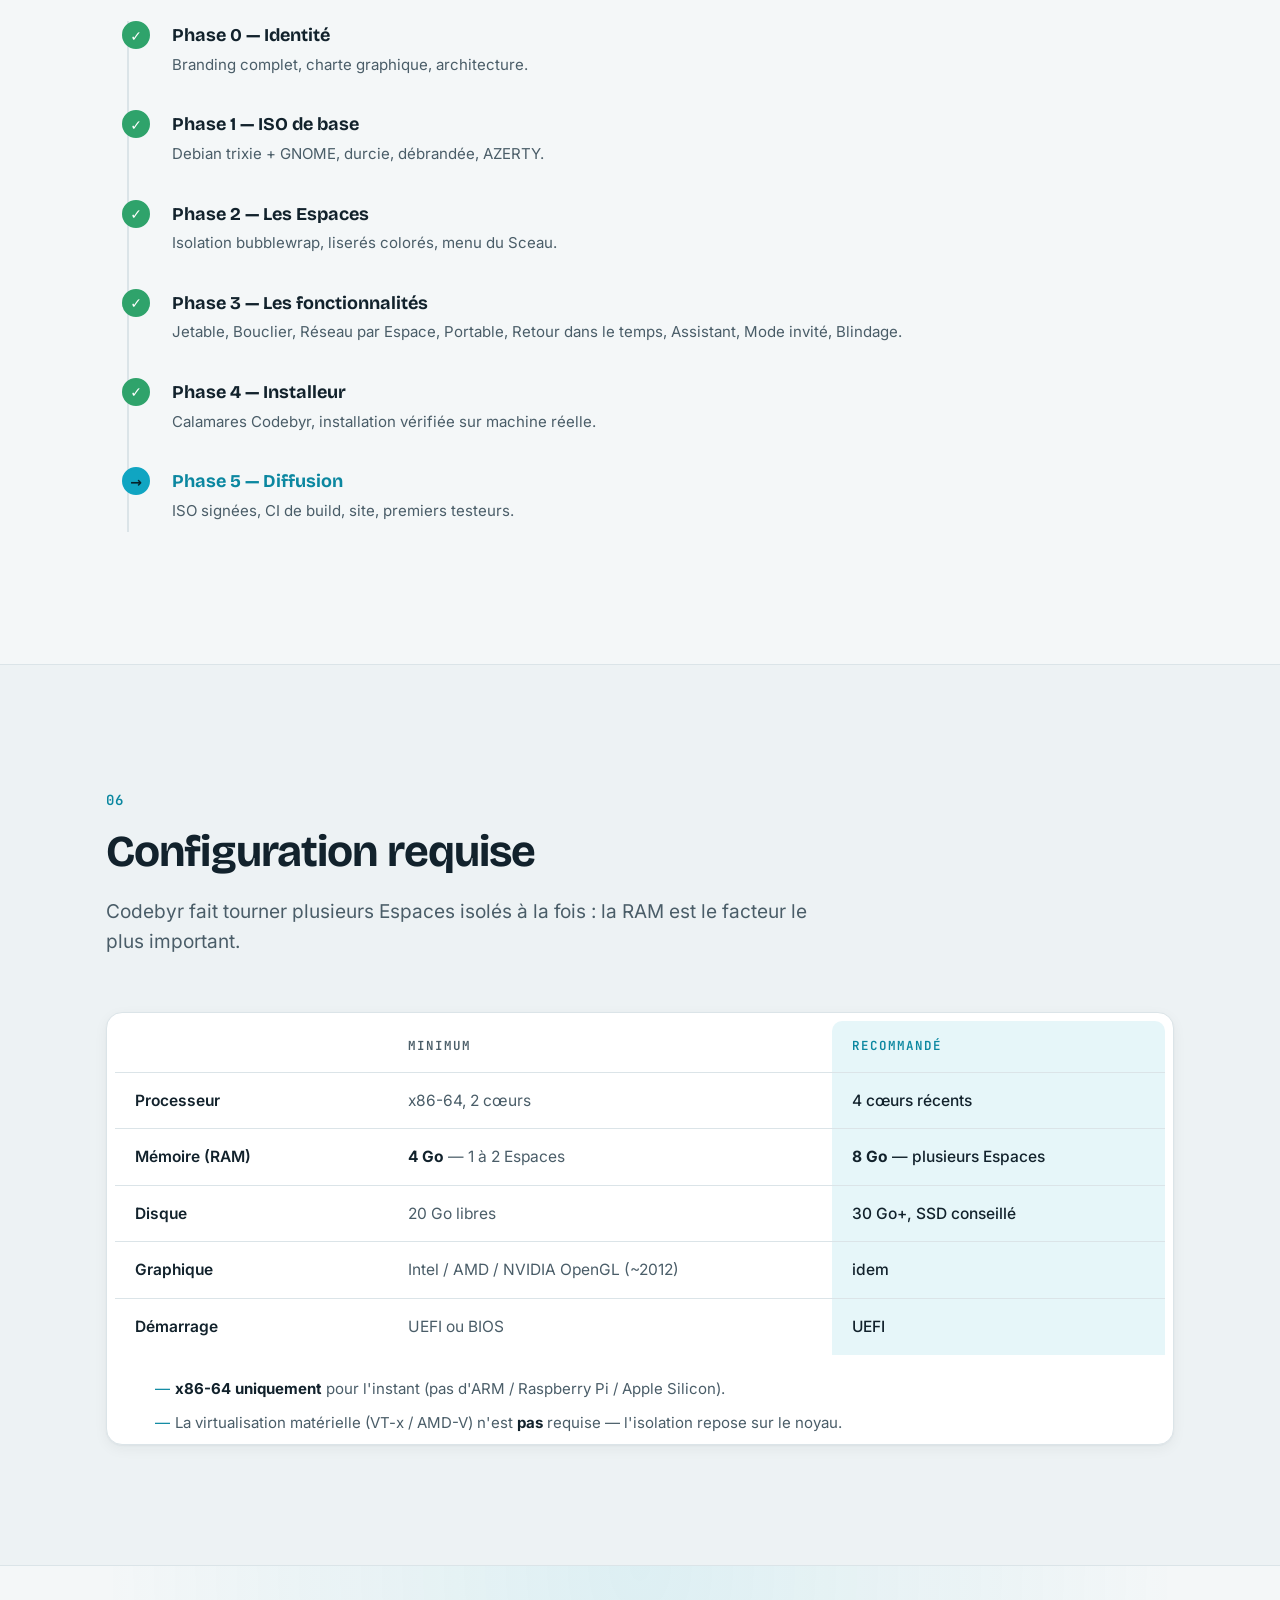
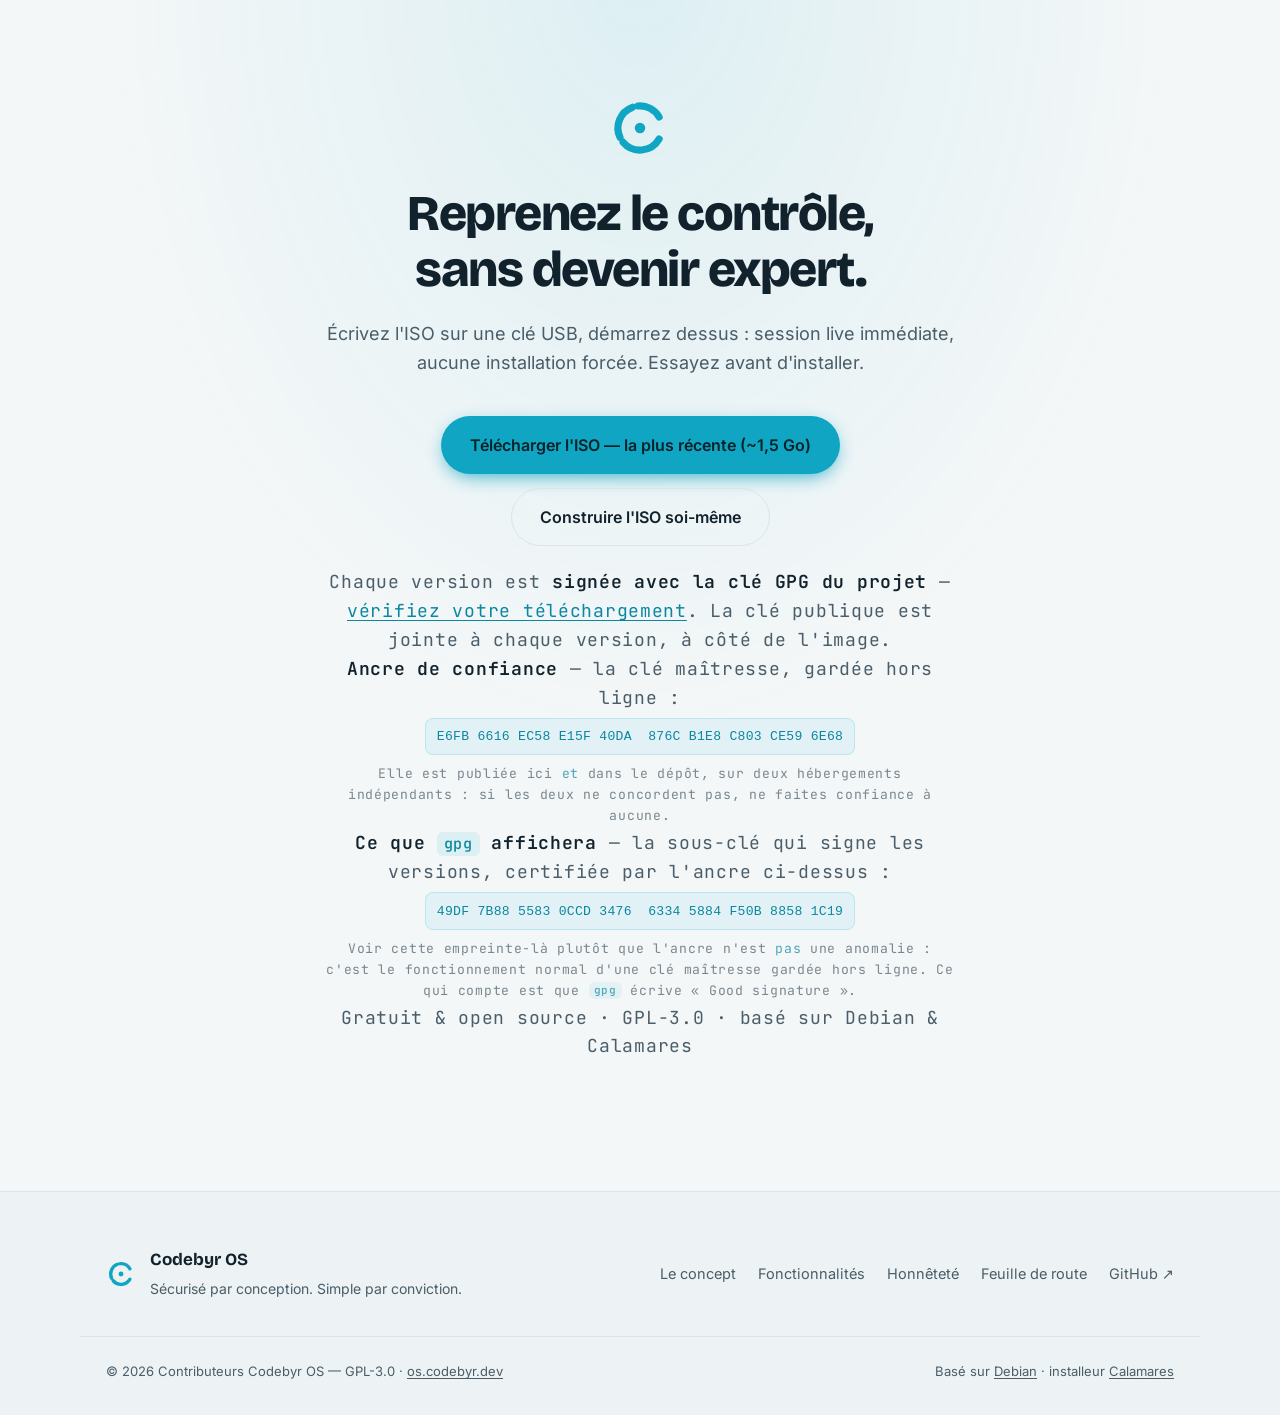
==== commit a377519b: "1.16.0 : la carte graphique aussi, et la table des chantiers à jour Journal des versions, limites co" ====
--- a/site/index.html
+++ b/site/index.html
@@ -202,7 +202,7 @@
         <div class="card__ico">⚿</div>
         <h3>Un compte par Espace</h3>
         <p>Un Espace peut tourner sous <strong>son propre compte système</strong> : son dossier lui appartient, et le noyau vérifie cette frontière à chaque ouverture de fichier. Ce qui s'échappe du bac à sable ne retrouve alors que cet Espace — ni les autres, ni votre dossier personnel.</p>
-        <p>Ses fichiers le suivent à la première ouverture, et <strong>reviennent</strong> si vous changez d'avis : rien n'est effacé. À activer Espace par Espace dans Configuration Codebyr&nbsp;; <em>désactivé par défaut</em>, le temps que l'accélération graphique y fonctionne. Les applications Flatpak, elles, s'y ouvrent depuis la 1.16.0, avec leurs propres fenêtres de fichiers — qui ne montrent que les fichiers de l'Espace.</p>
+        <p>Ses fichiers le suivent à la première ouverture, et <strong>reviennent</strong> si vous changez d'avis : rien n'est effacé. À activer Espace par Espace dans Configuration Codebyr&nbsp;; <em>désactivé par défaut</em> le temps d'être éprouvé, mais il ne lui manque plus rien d'essentiel&nbsp;: depuis la 1.16.0, les applications Flatpak s'y ouvrent — avec leurs propres fenêtres de fichiers, qui ne montrent que les fichiers de l'Espace — et la carte graphique y fonctionne.</p>
       </article>
       <article class="card reveal">
         <div class="card__ico">🛡</div>
@@ -329,7 +329,7 @@
           <li>Protéger contre un attaquant physique avec accès répété à la machine.</li>
           <li>Protéger contre du matériel déjà compromis.</li>
           <li>Empêcher un Espace d'atteindre le <strong>micro</strong> : le serveur de son est partagé (Banque, elle, l'a coupé par défaut).</li>
-          <li>Séparer les Espaces par <strong>compte Unix d'office</strong> : le réglage existe et fonctionne, mais il reste désactivé par défaut. Tant qu'il ne l'est pas, les Espaces tournent sous votre compte, et un programme lancé hors Espace voit tout. Il manque encore l'accélération graphique pour l'activer partout, et une limite subsiste : une application Flatpak y affiche bien sa fenêtre « Ouvrir un fichier », mais ne reçoit pas le fichier choisi — le service qui l'y aiderait exigerait d'affaiblir une protection du compte séparé, et nous avons préféré garder la protection.</li>
+          <li>Séparer les Espaces par <strong>compte Unix d'office</strong> : le réglage existe et fonctionne, mais il reste désactivé par défaut. Tant qu'il ne l'est pas, les Espaces tournent sous votre compte, et un programme lancé hors Espace voit tout. Il reste une limite : une application Flatpak y affiche bien sa fenêtre « Ouvrir un fichier », mais ne reçoit pas le fichier choisi — le service qui l'y aiderait exigerait d'affaiblir une protection du compte séparé, et nous avons préféré garder la protection.</li>
           <li><strong>Avoir été audité.</strong> Aucun audit de sécurité externe n'a été réalisé à ce jour. Les correctifs passés sont détaillés publiquement, y compris ce qui était vulnérable et comment — mais personne d'extérieur n'a encore examiné l'ensemble.</li>
         </ul>
       </div>
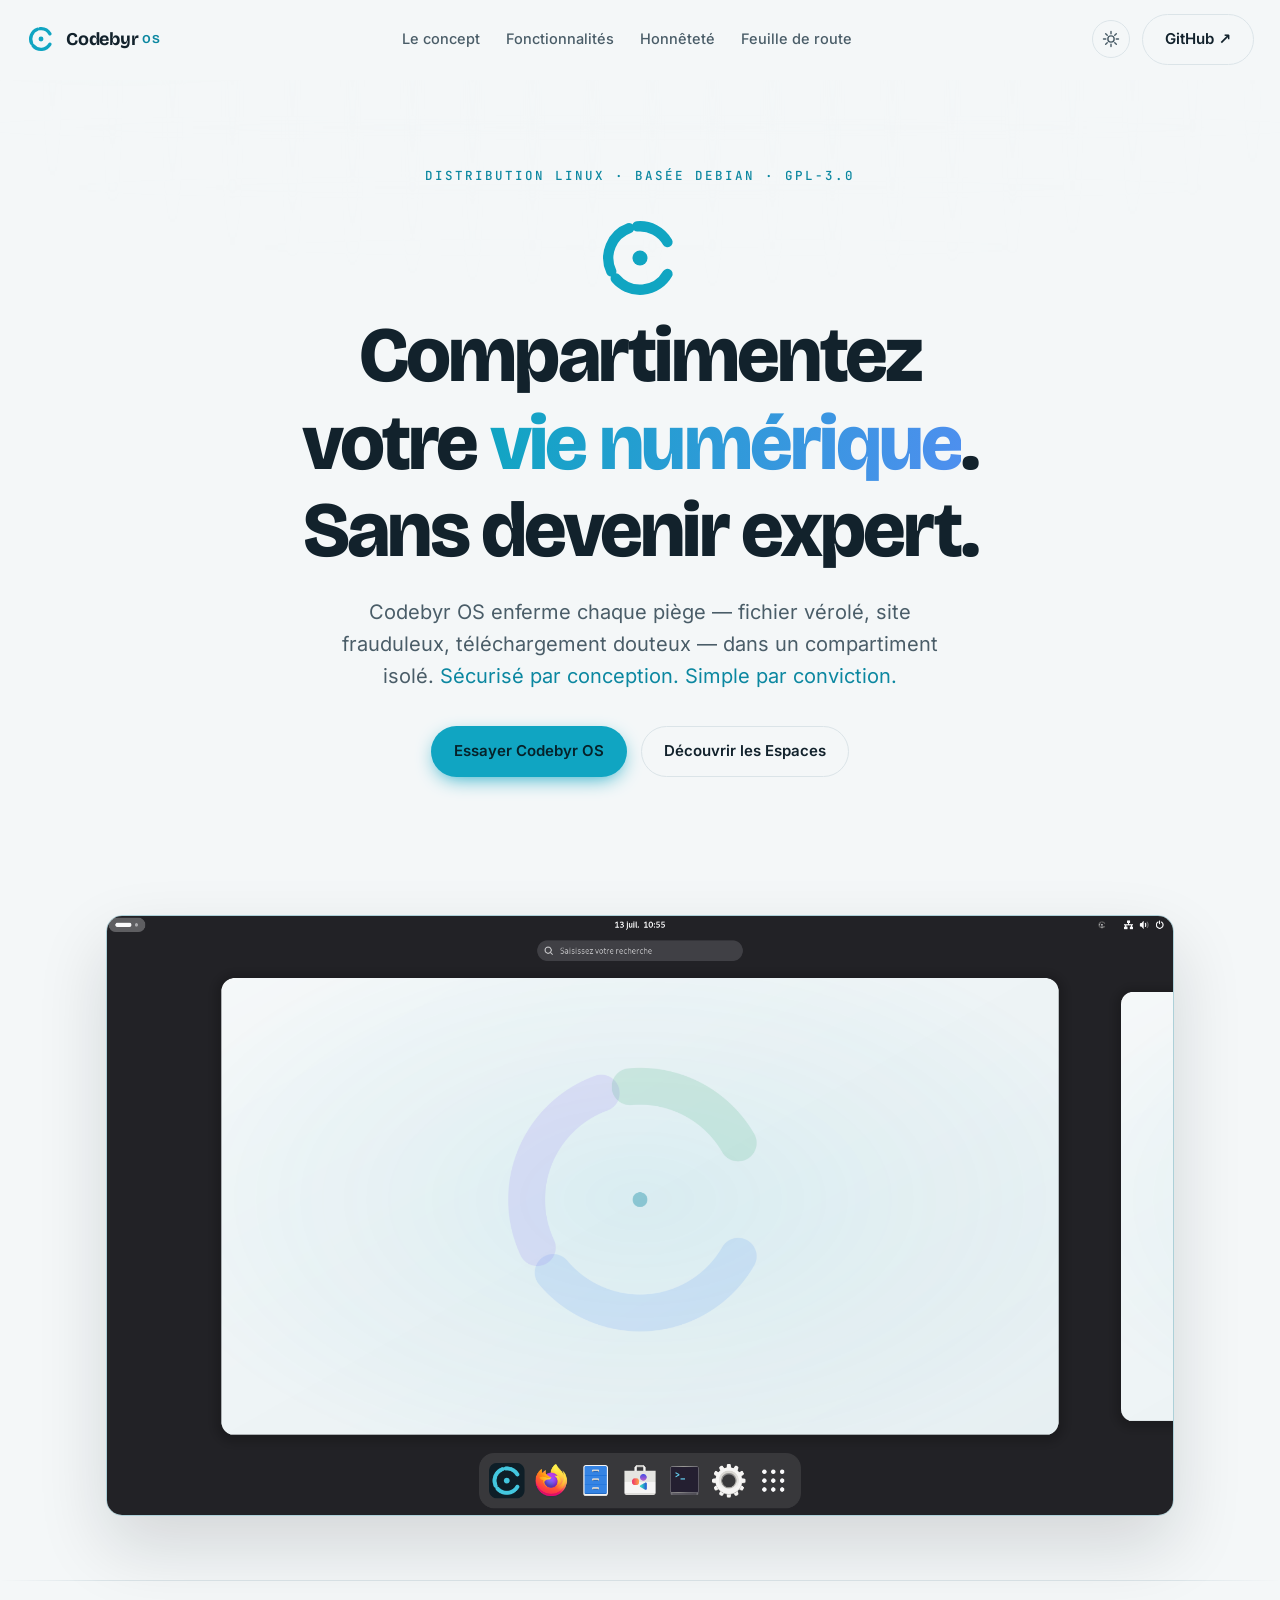
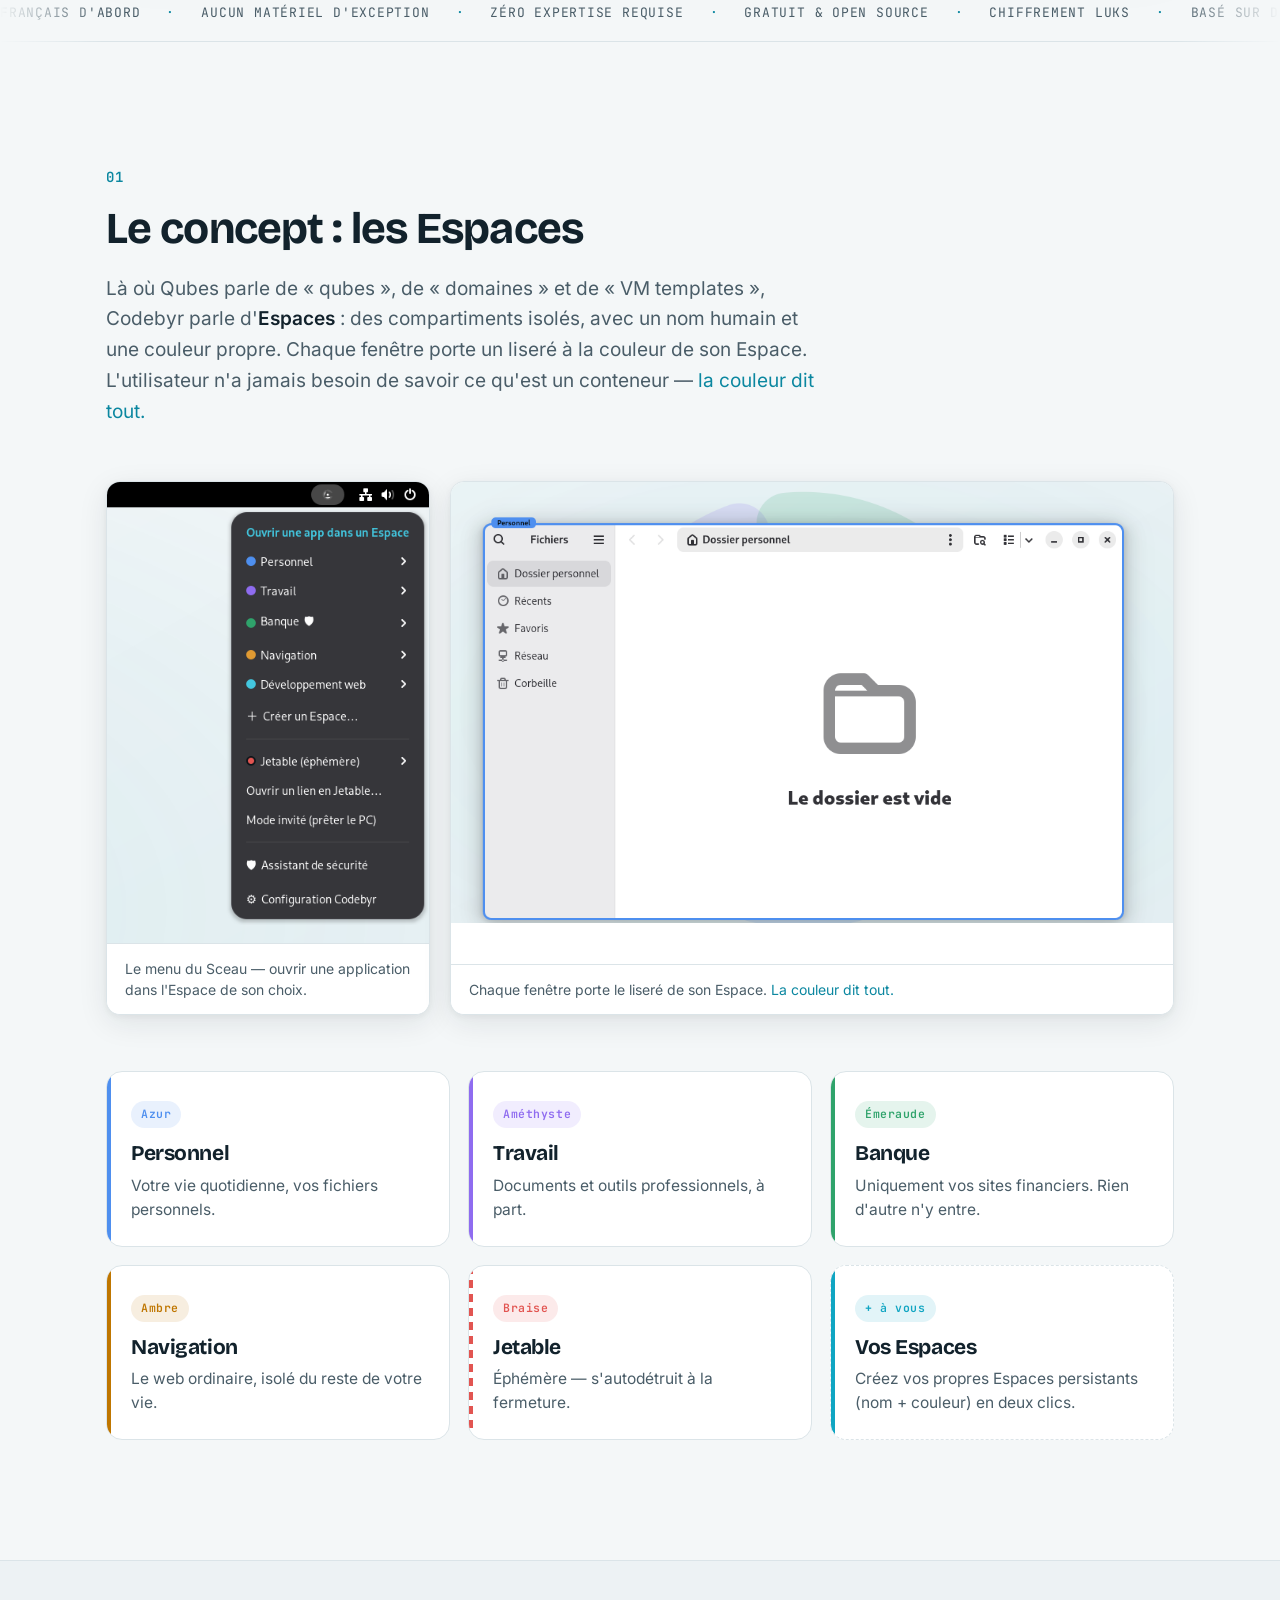
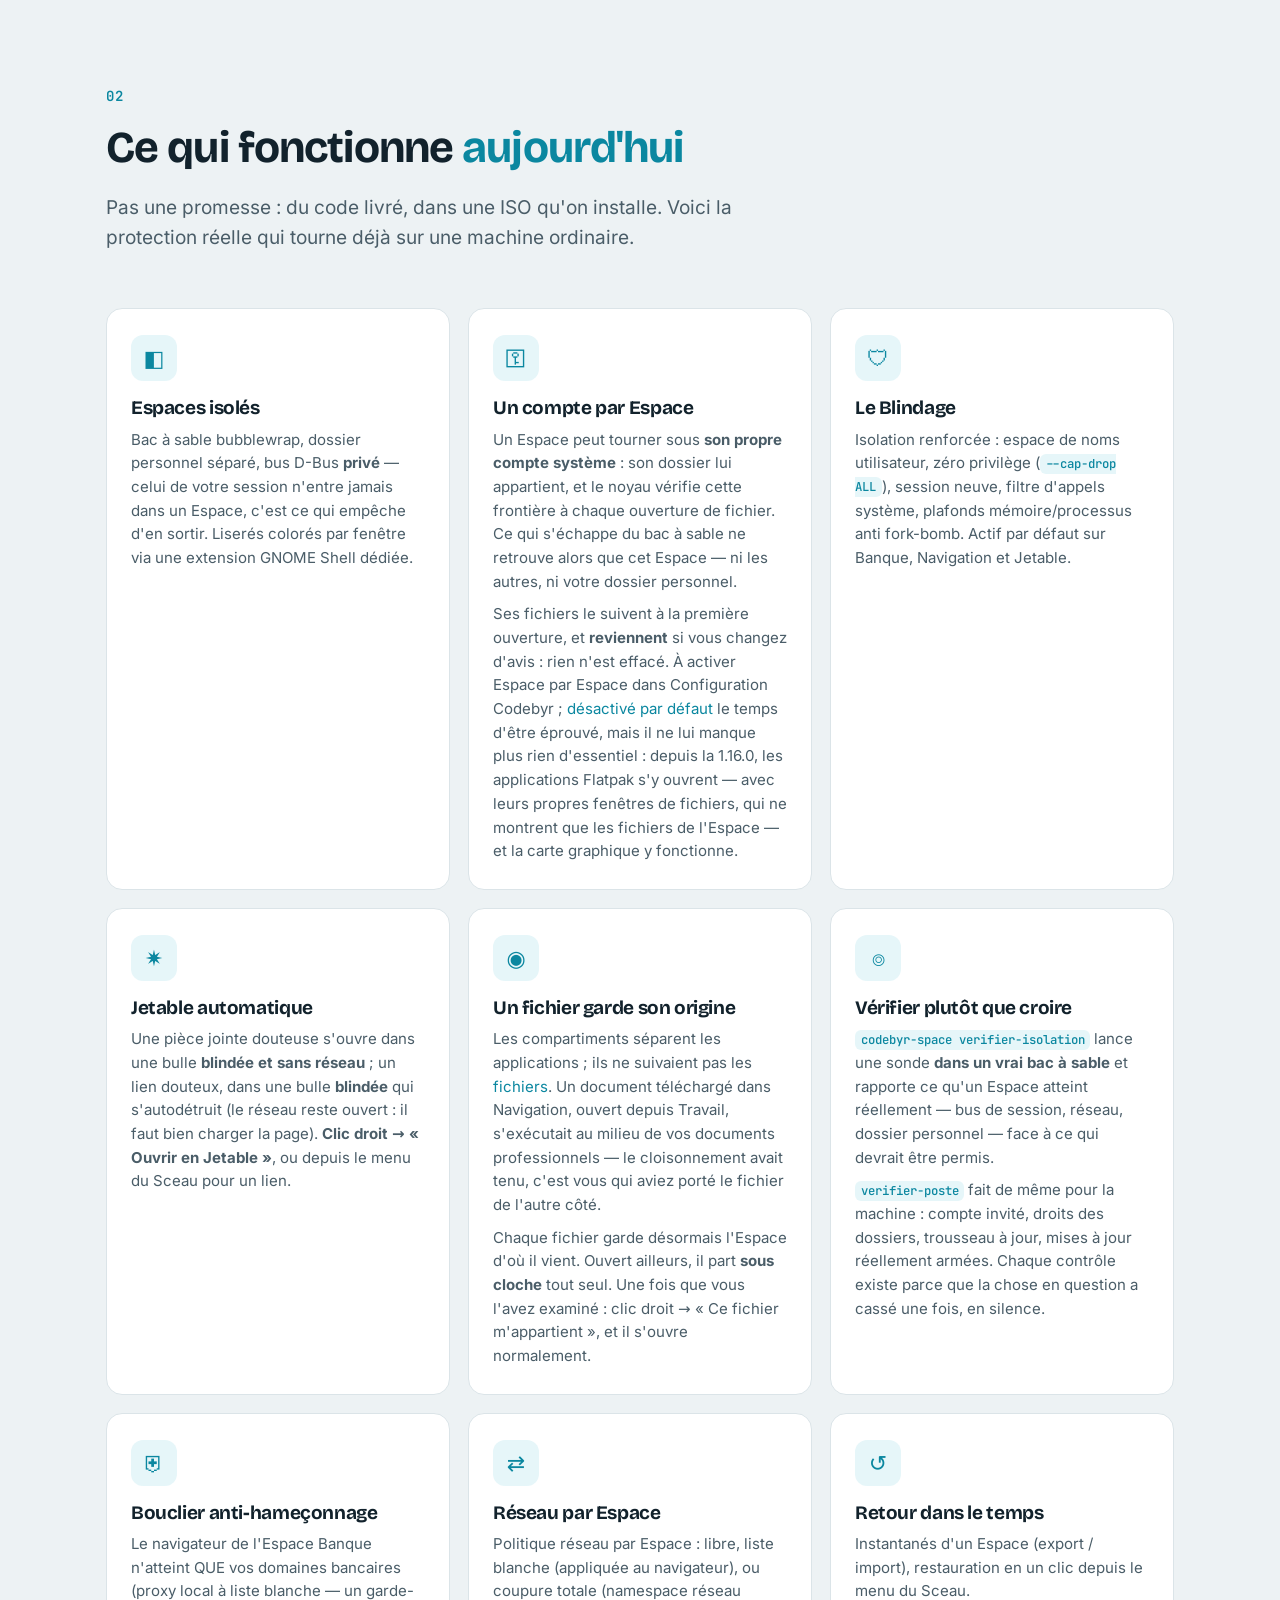
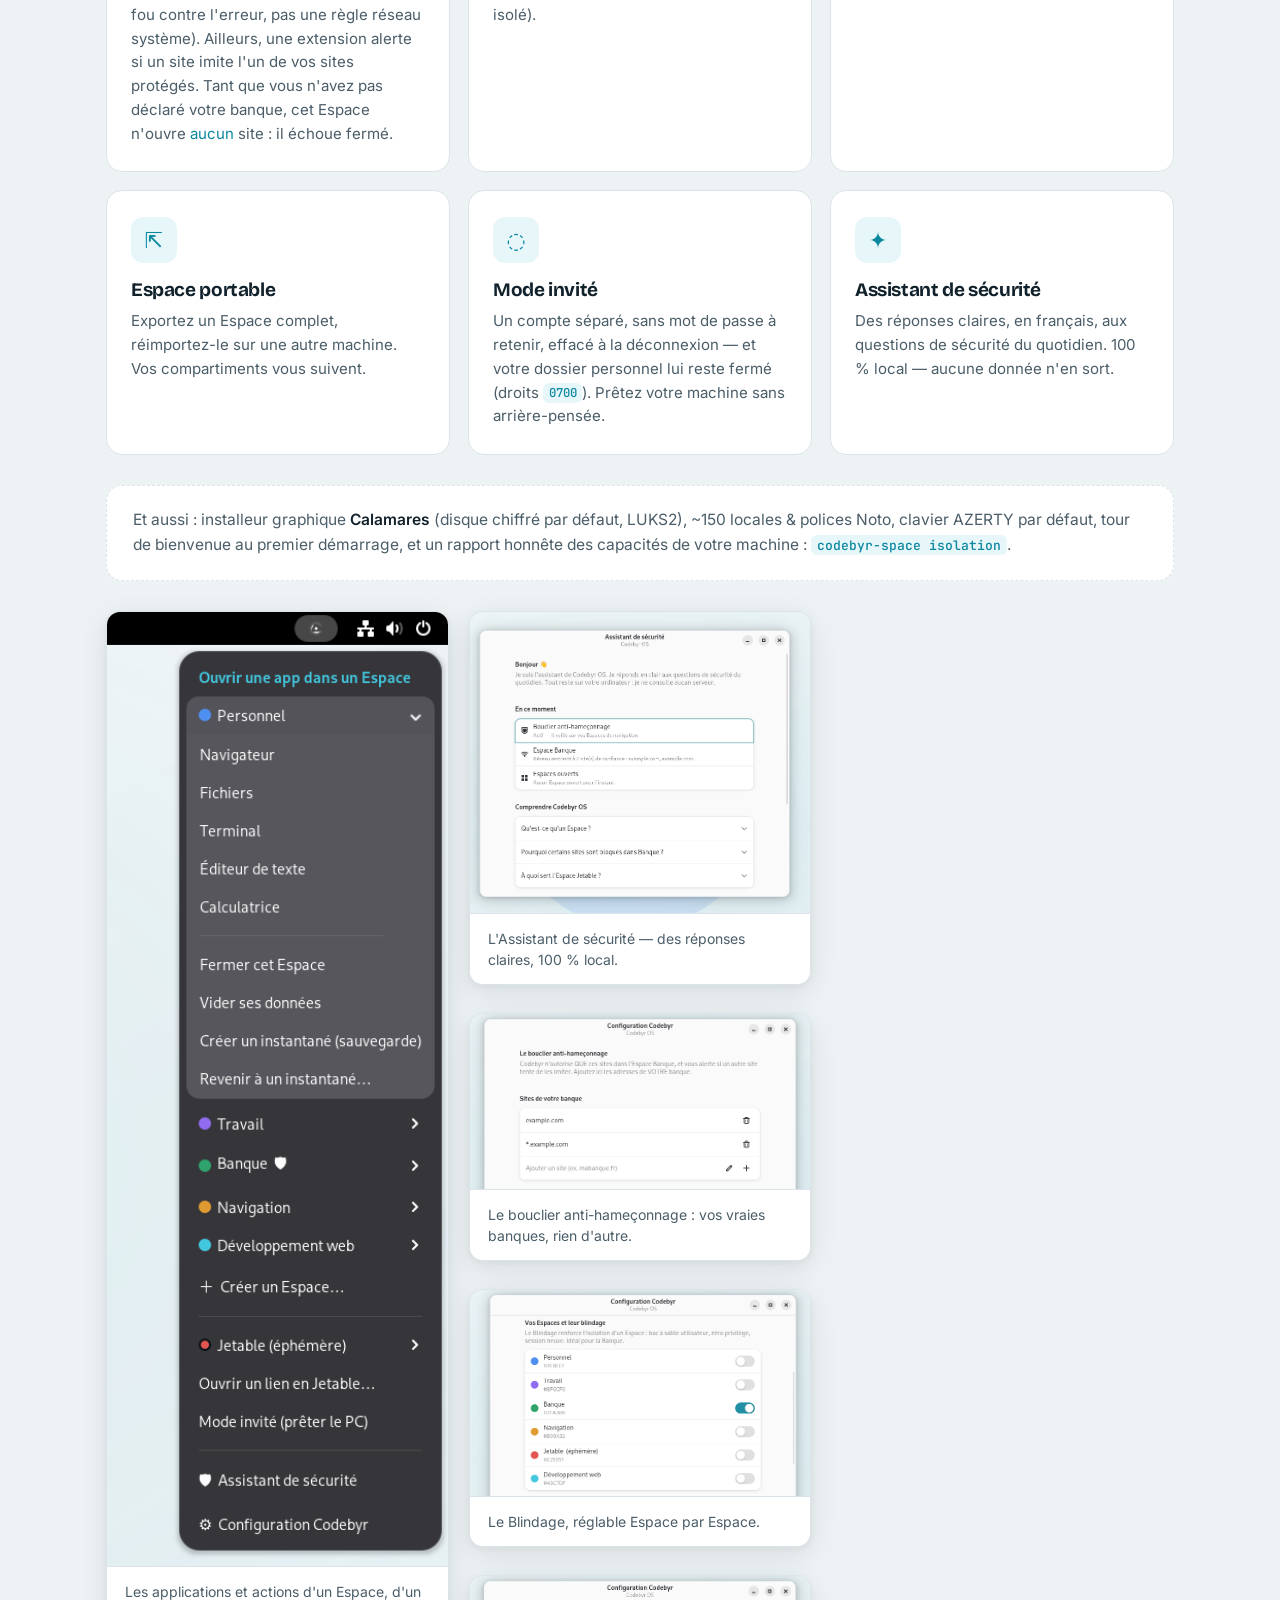
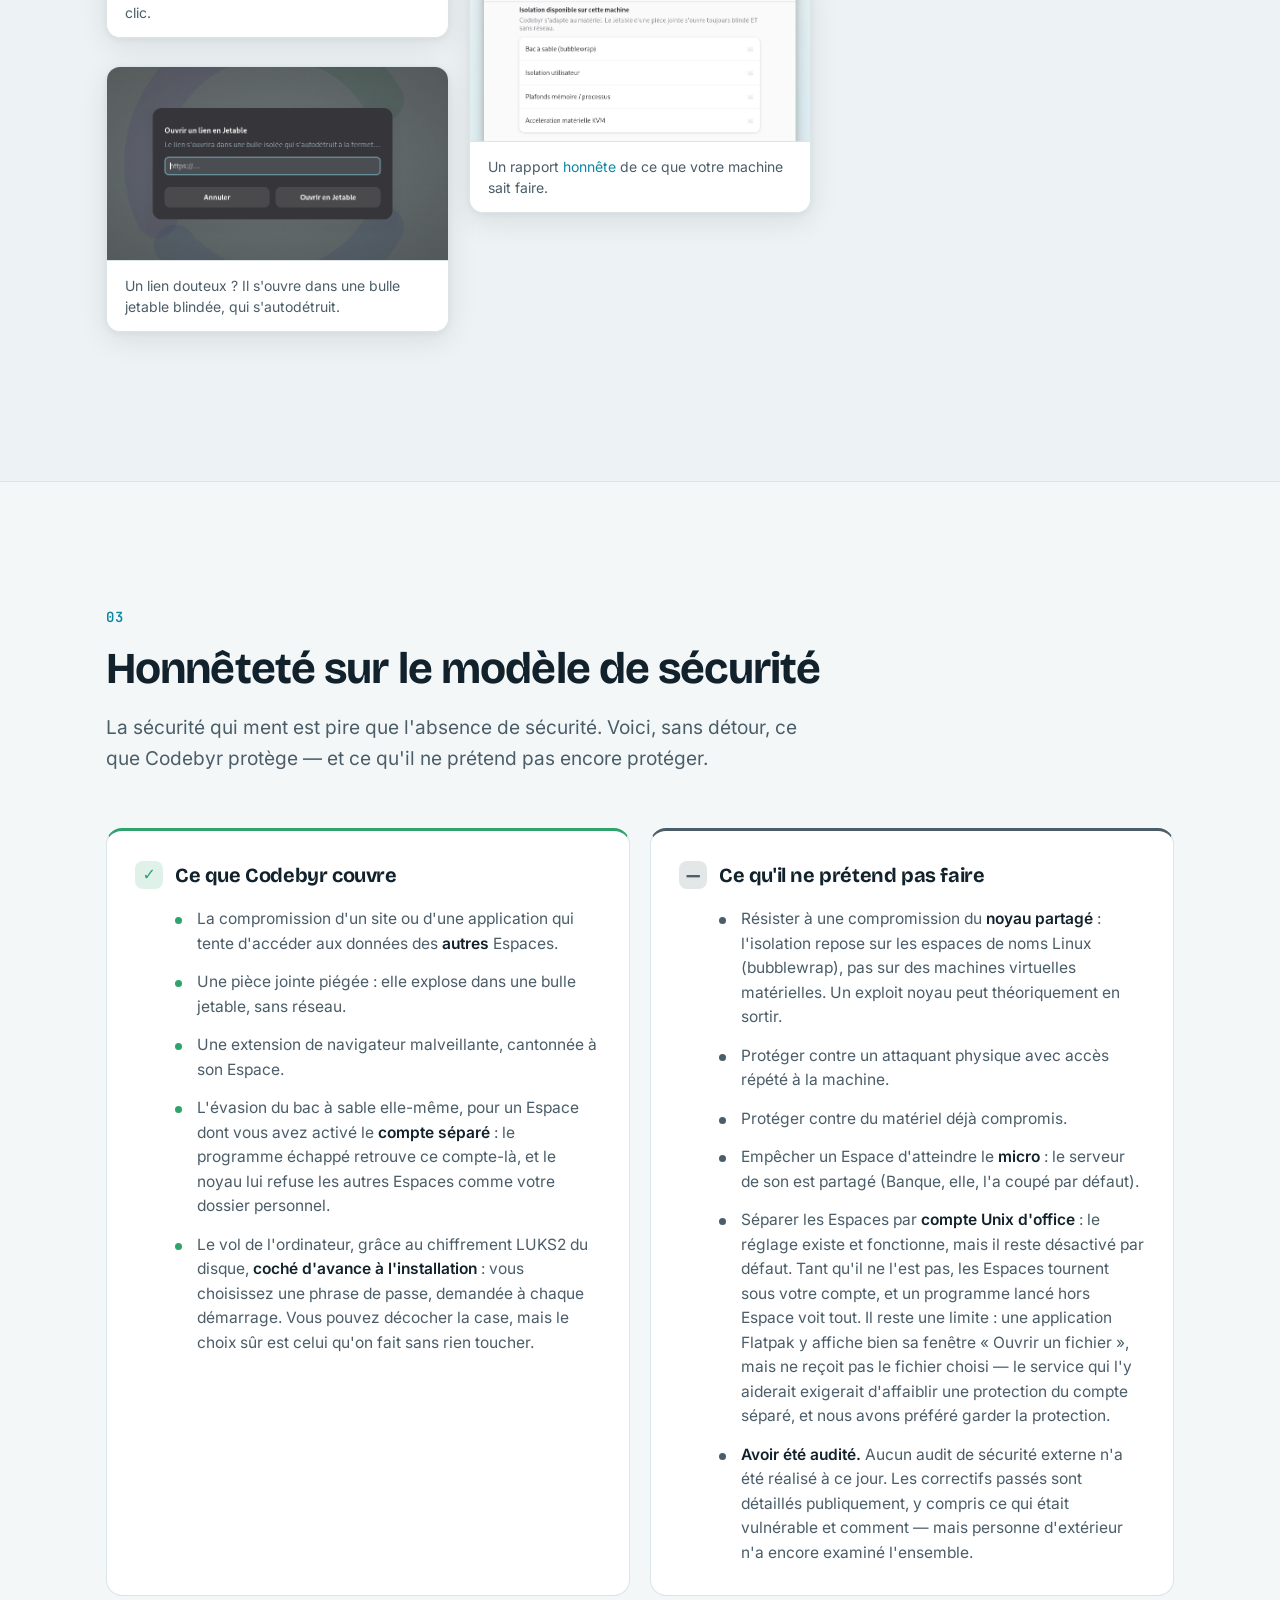
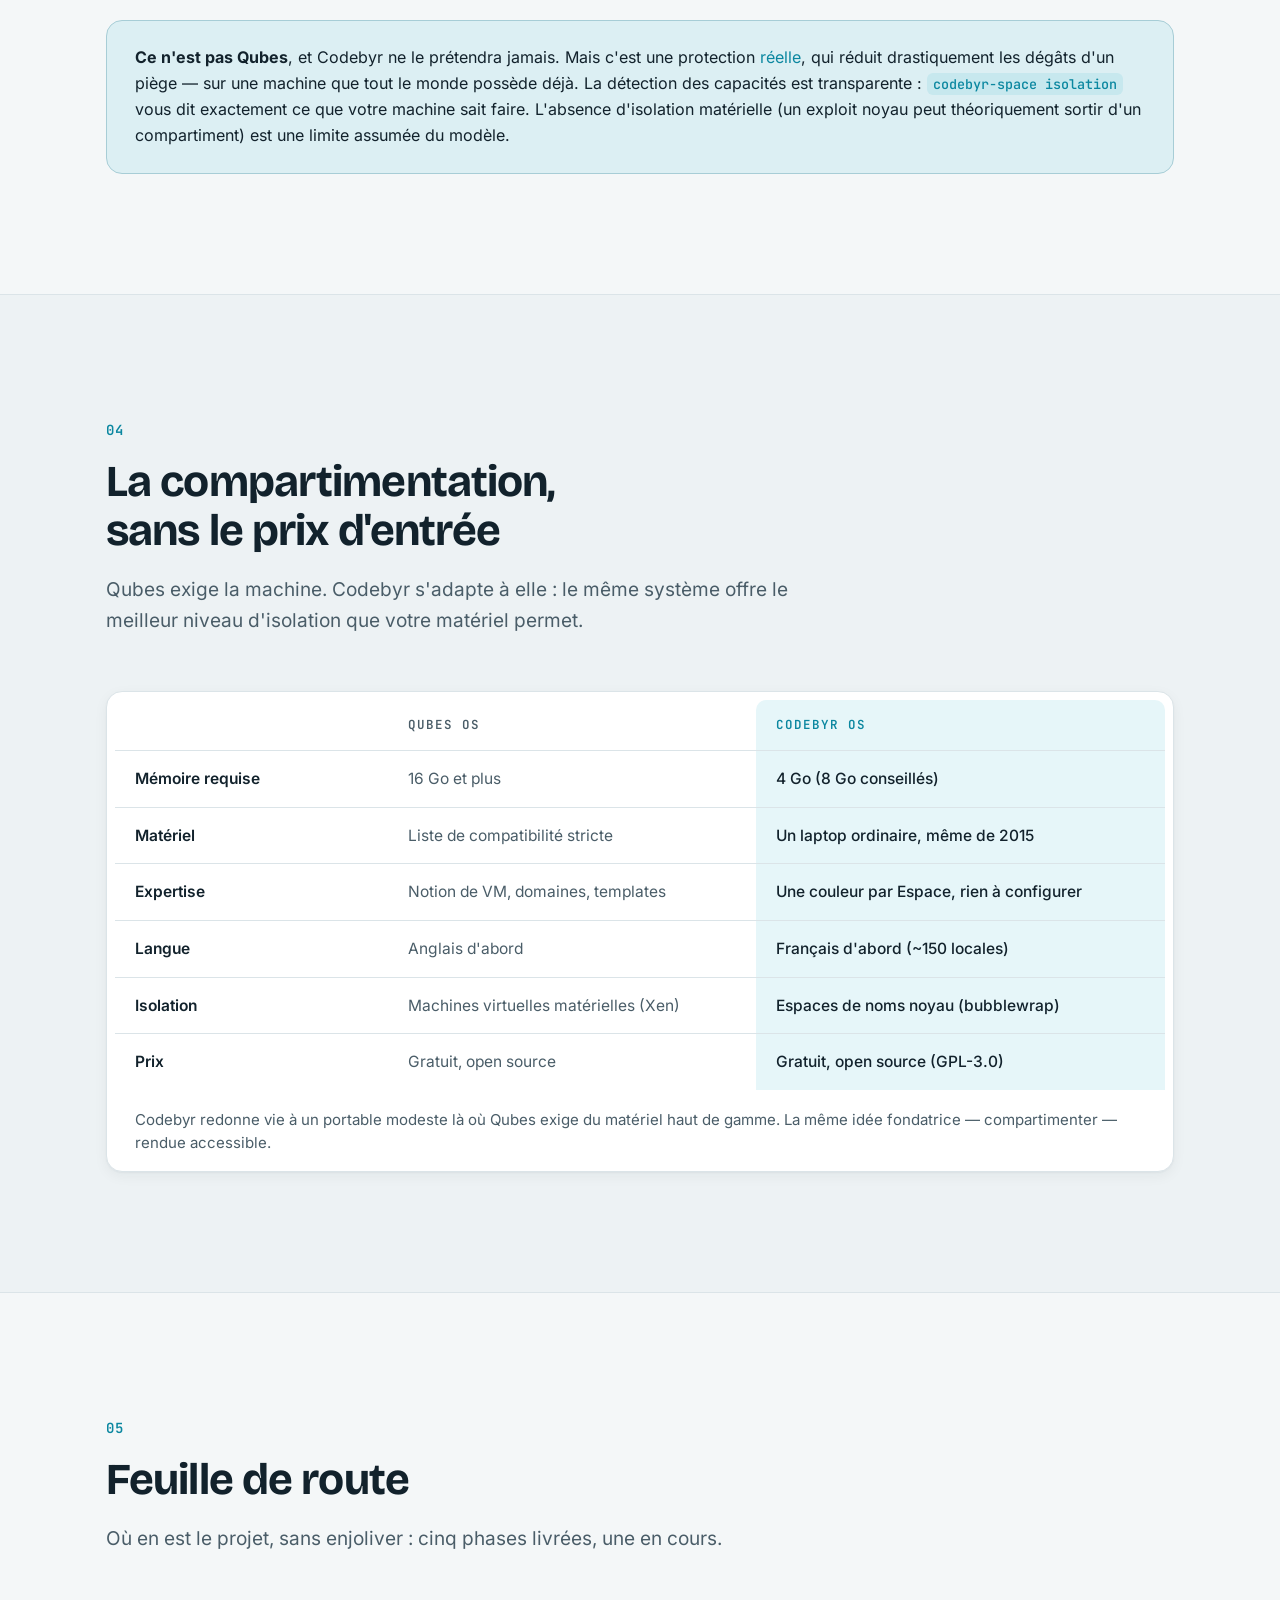
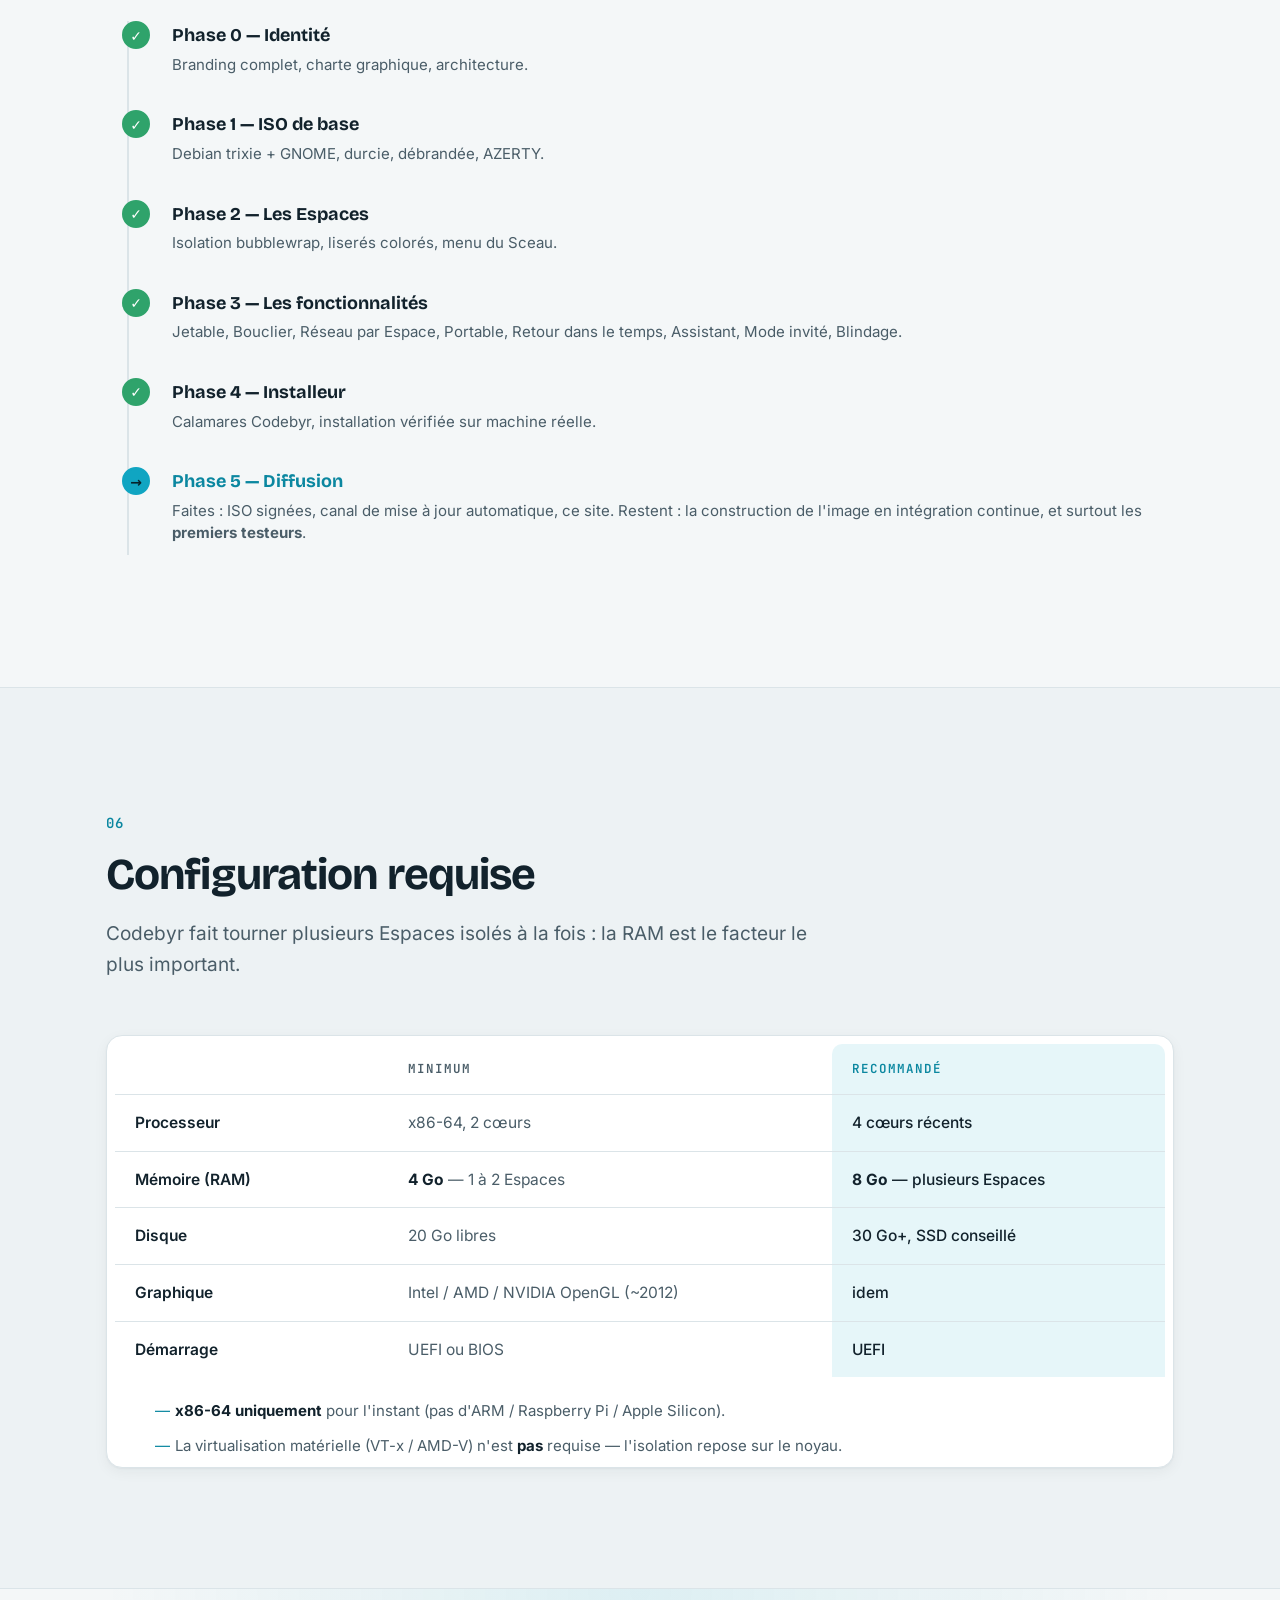
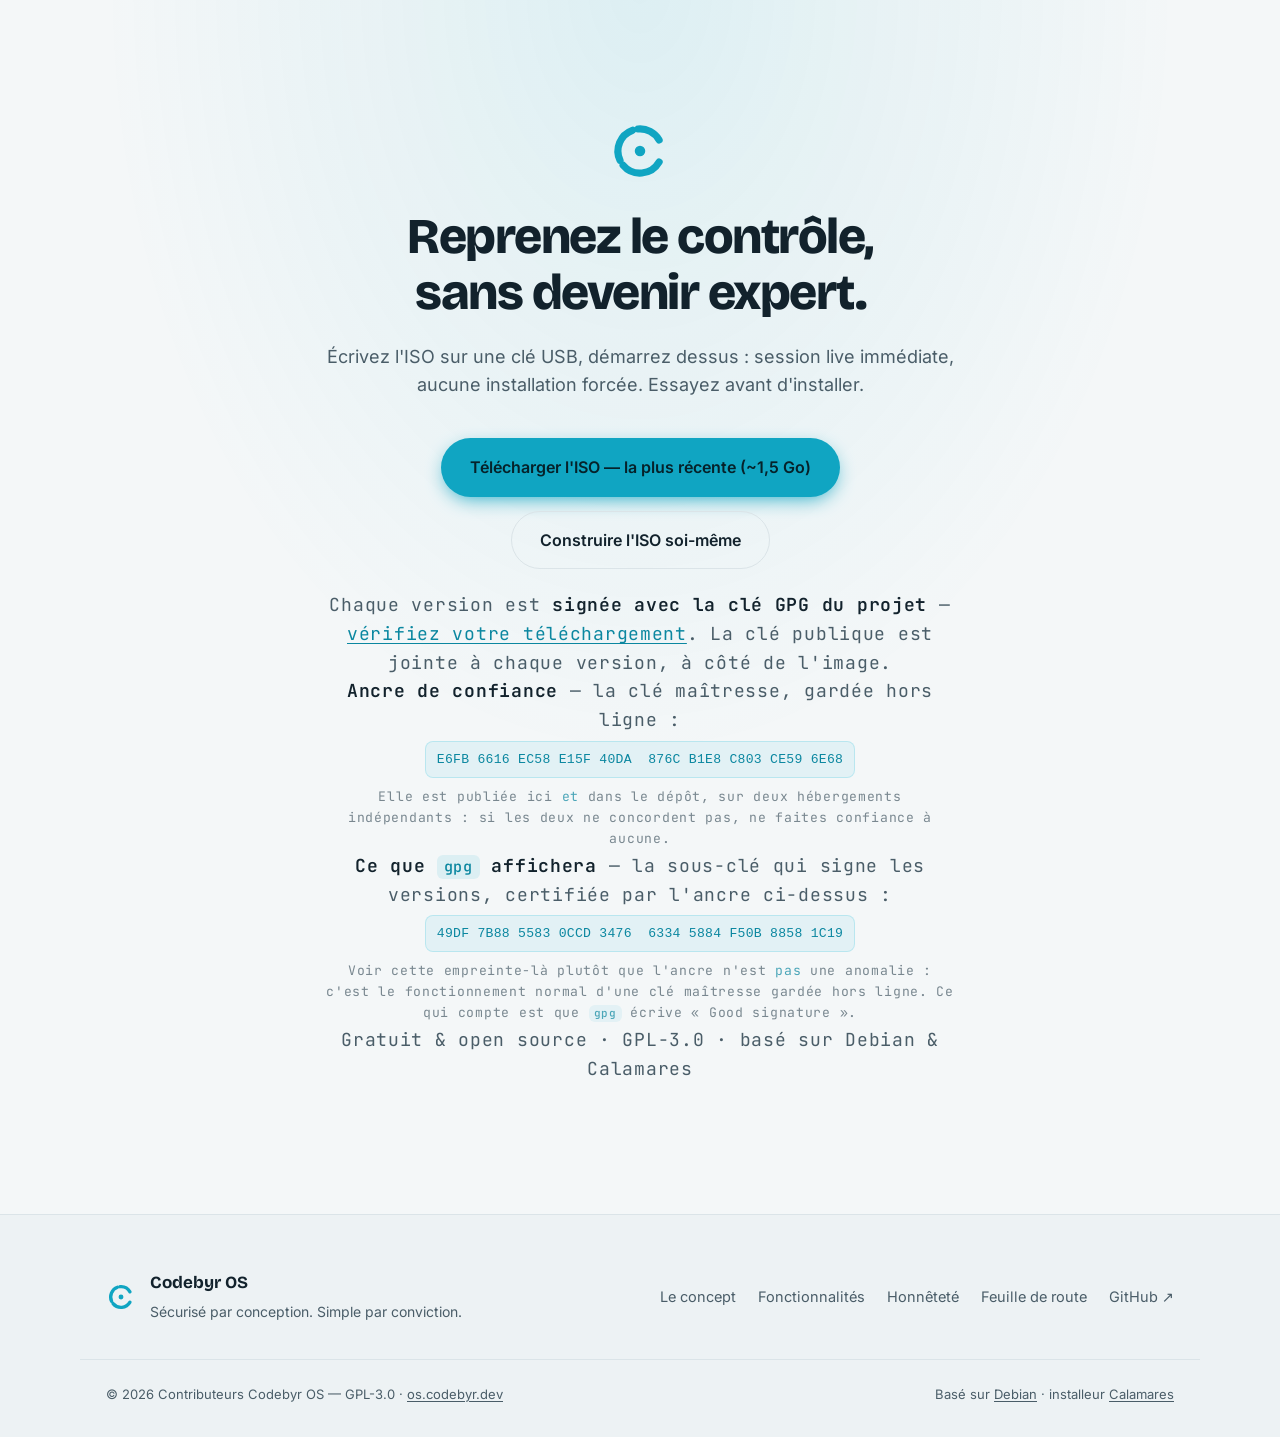
==== commit a19af038: "Remettre la carte du projet à jour, et deux documents qui mentaient docs/chantiers.md datait du 13 s" ====
--- a/site/index.html
+++ b/site/index.html
@@ -412,7 +412,7 @@
       </li>
       <li class="road__item is-next">
         <span class="road__mark">→</span>
-        <div><span class="road__ph">Phase 5 — Diffusion</span><p>ISO signées, CI de build, site, premiers testeurs.</p></div>
+        <div><span class="road__ph">Phase 5 — Diffusion</span><p>Faites&nbsp;: ISO signées, canal de mise à jour automatique, ce site. Restent&nbsp;: la construction de l'image en intégration continue, et surtout les <strong>premiers testeurs</strong>.</p></div>
       </li>
     </ol>
   </div>
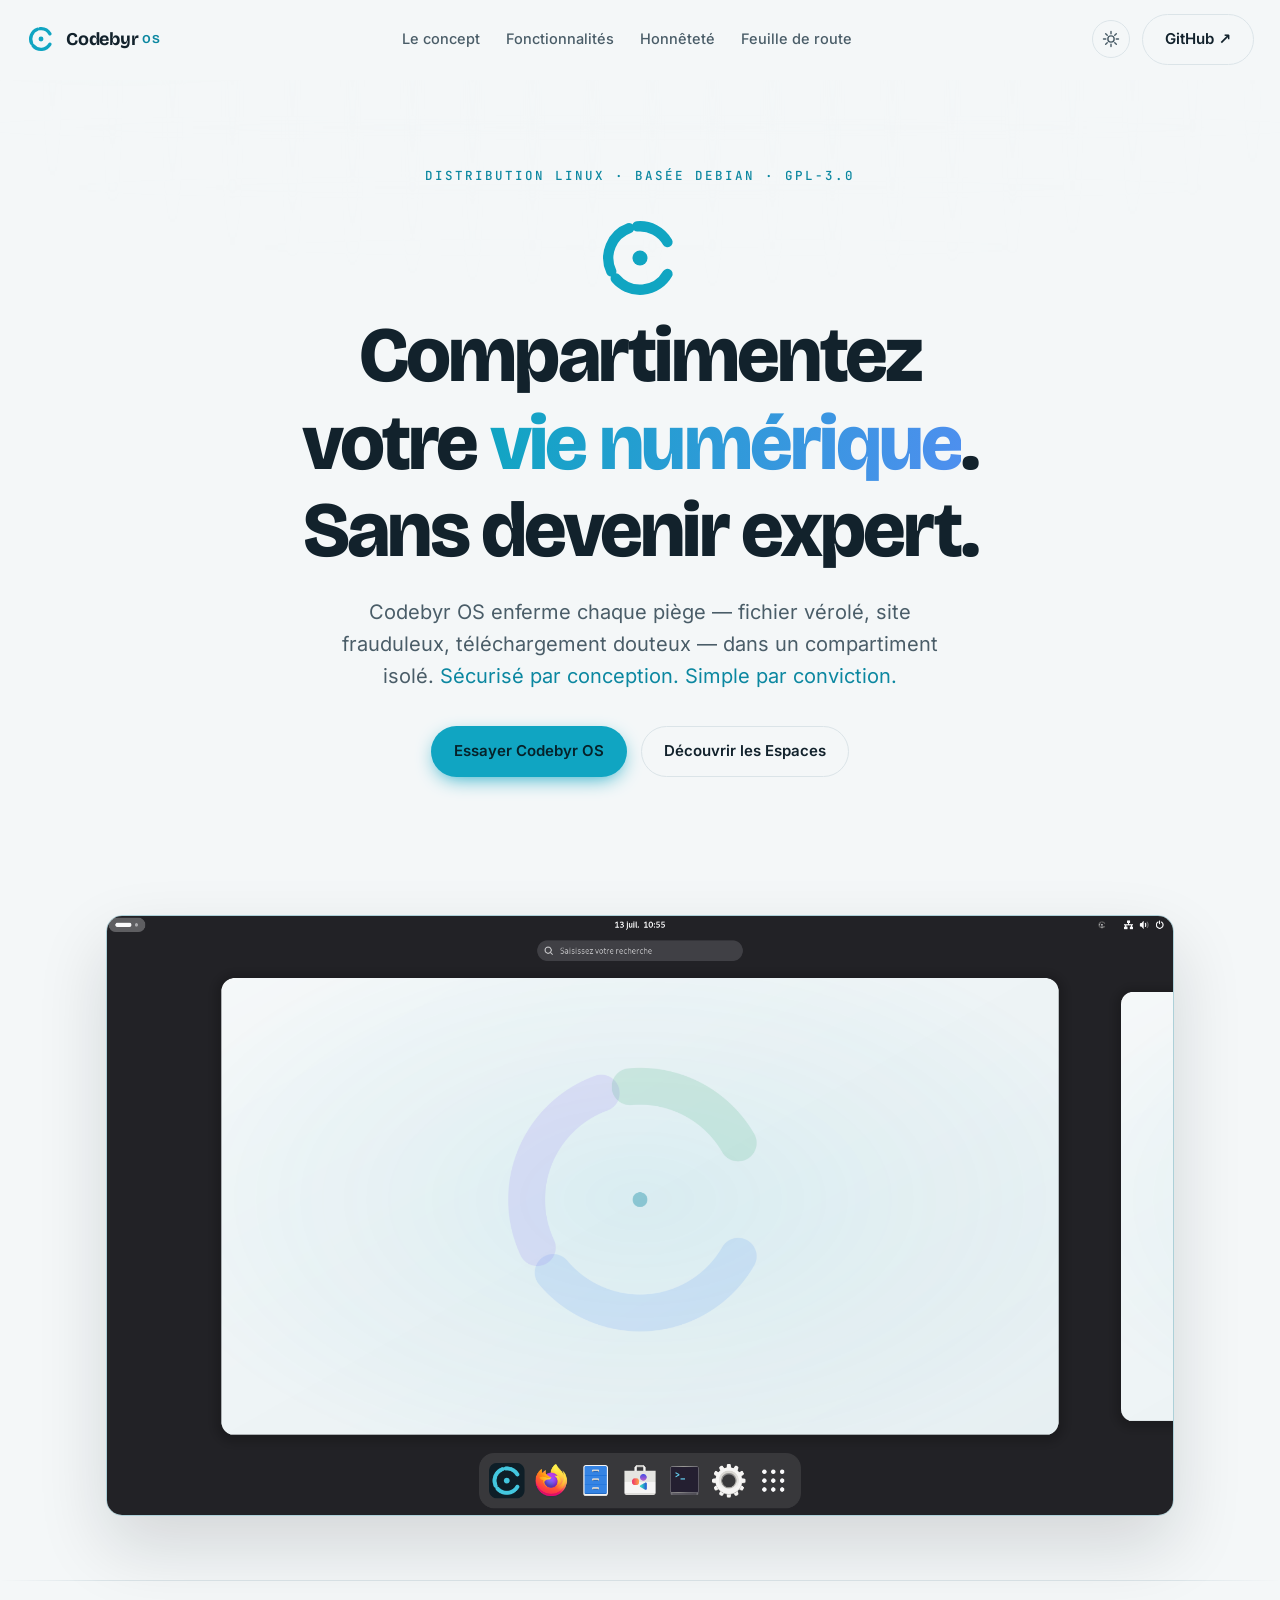
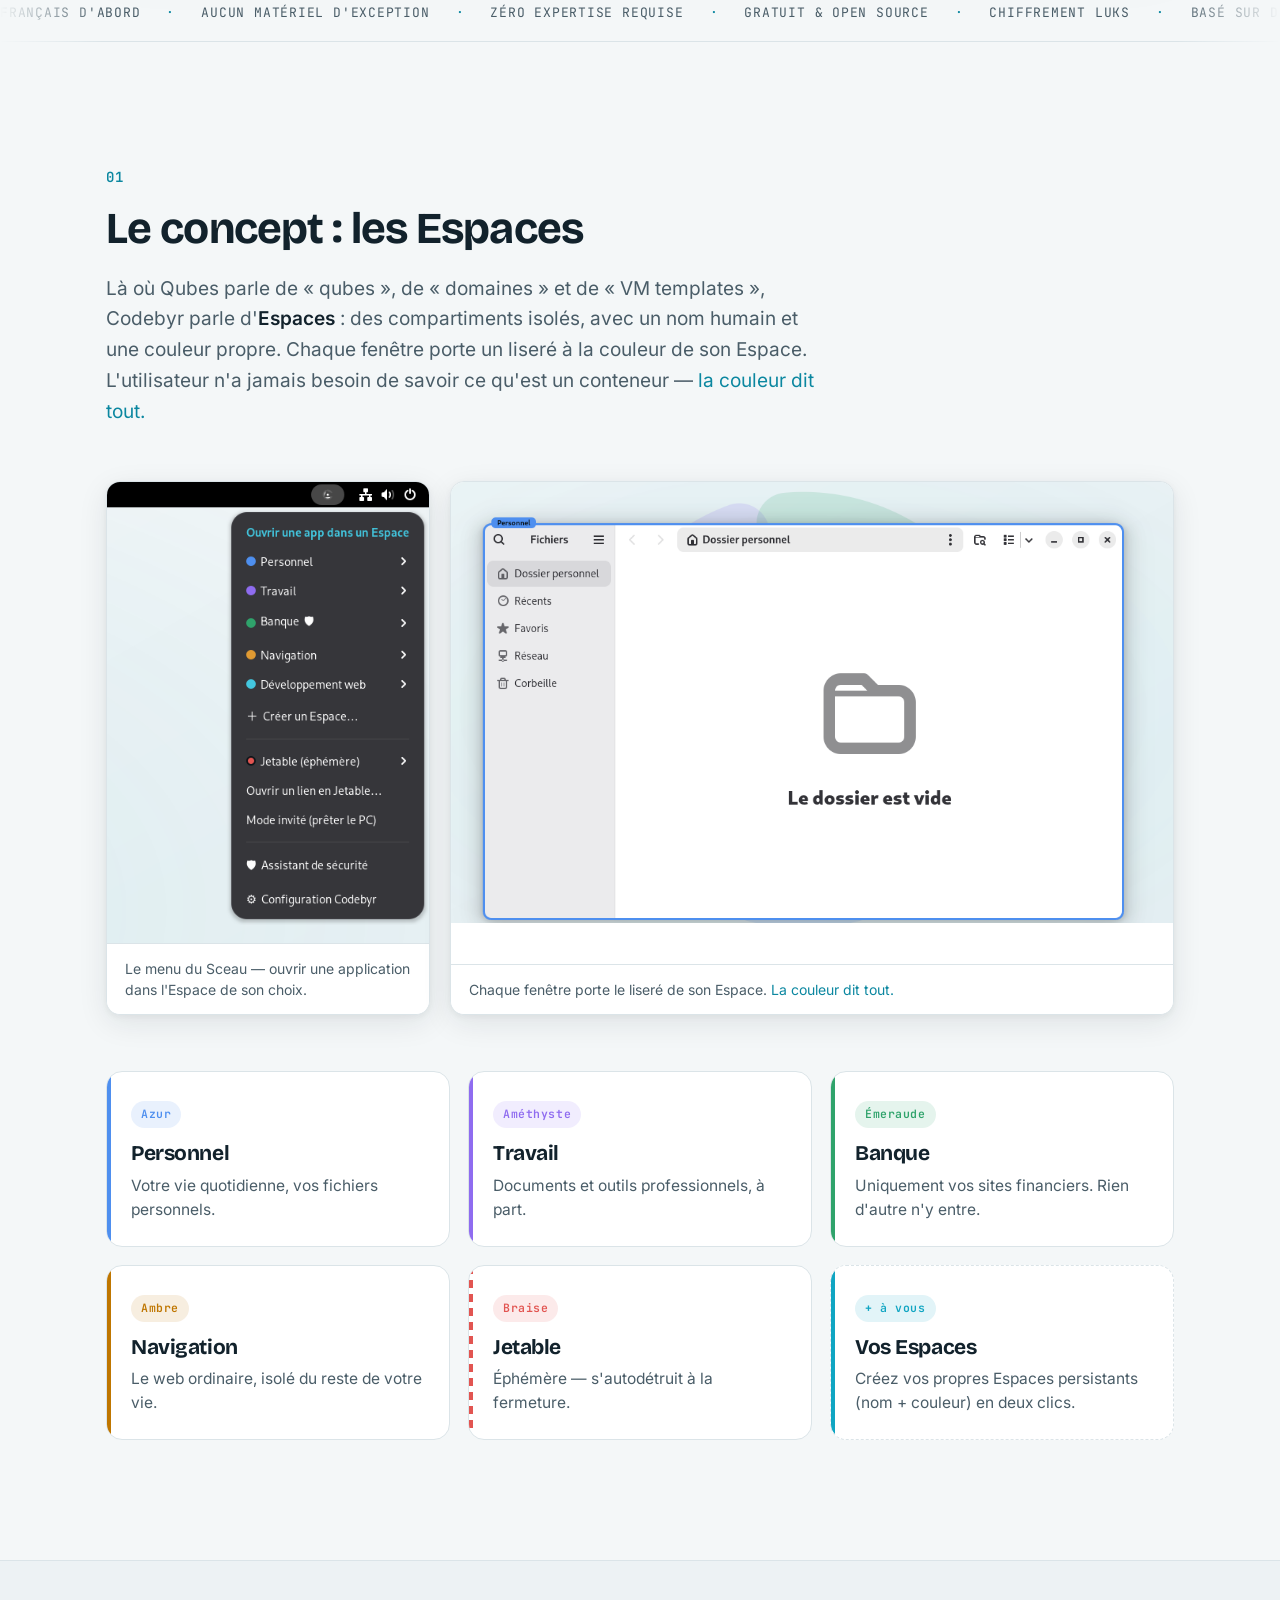
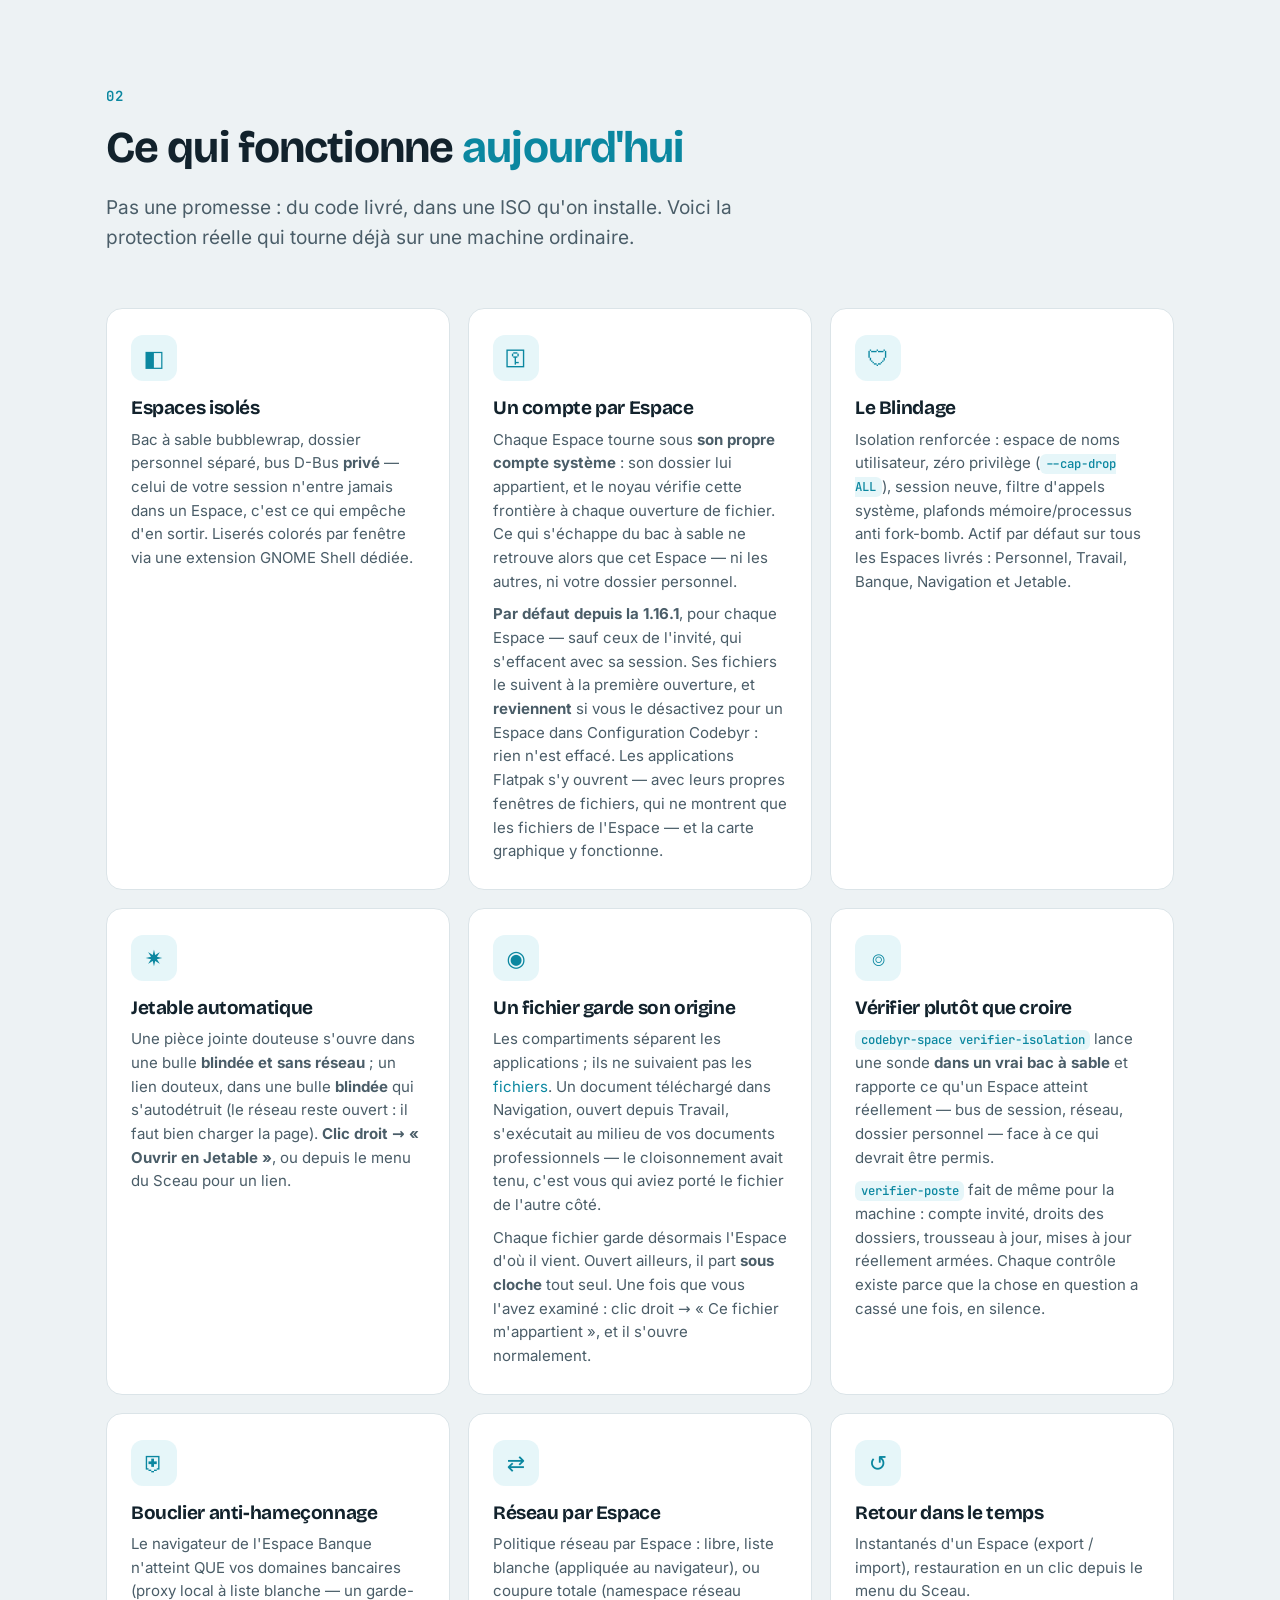
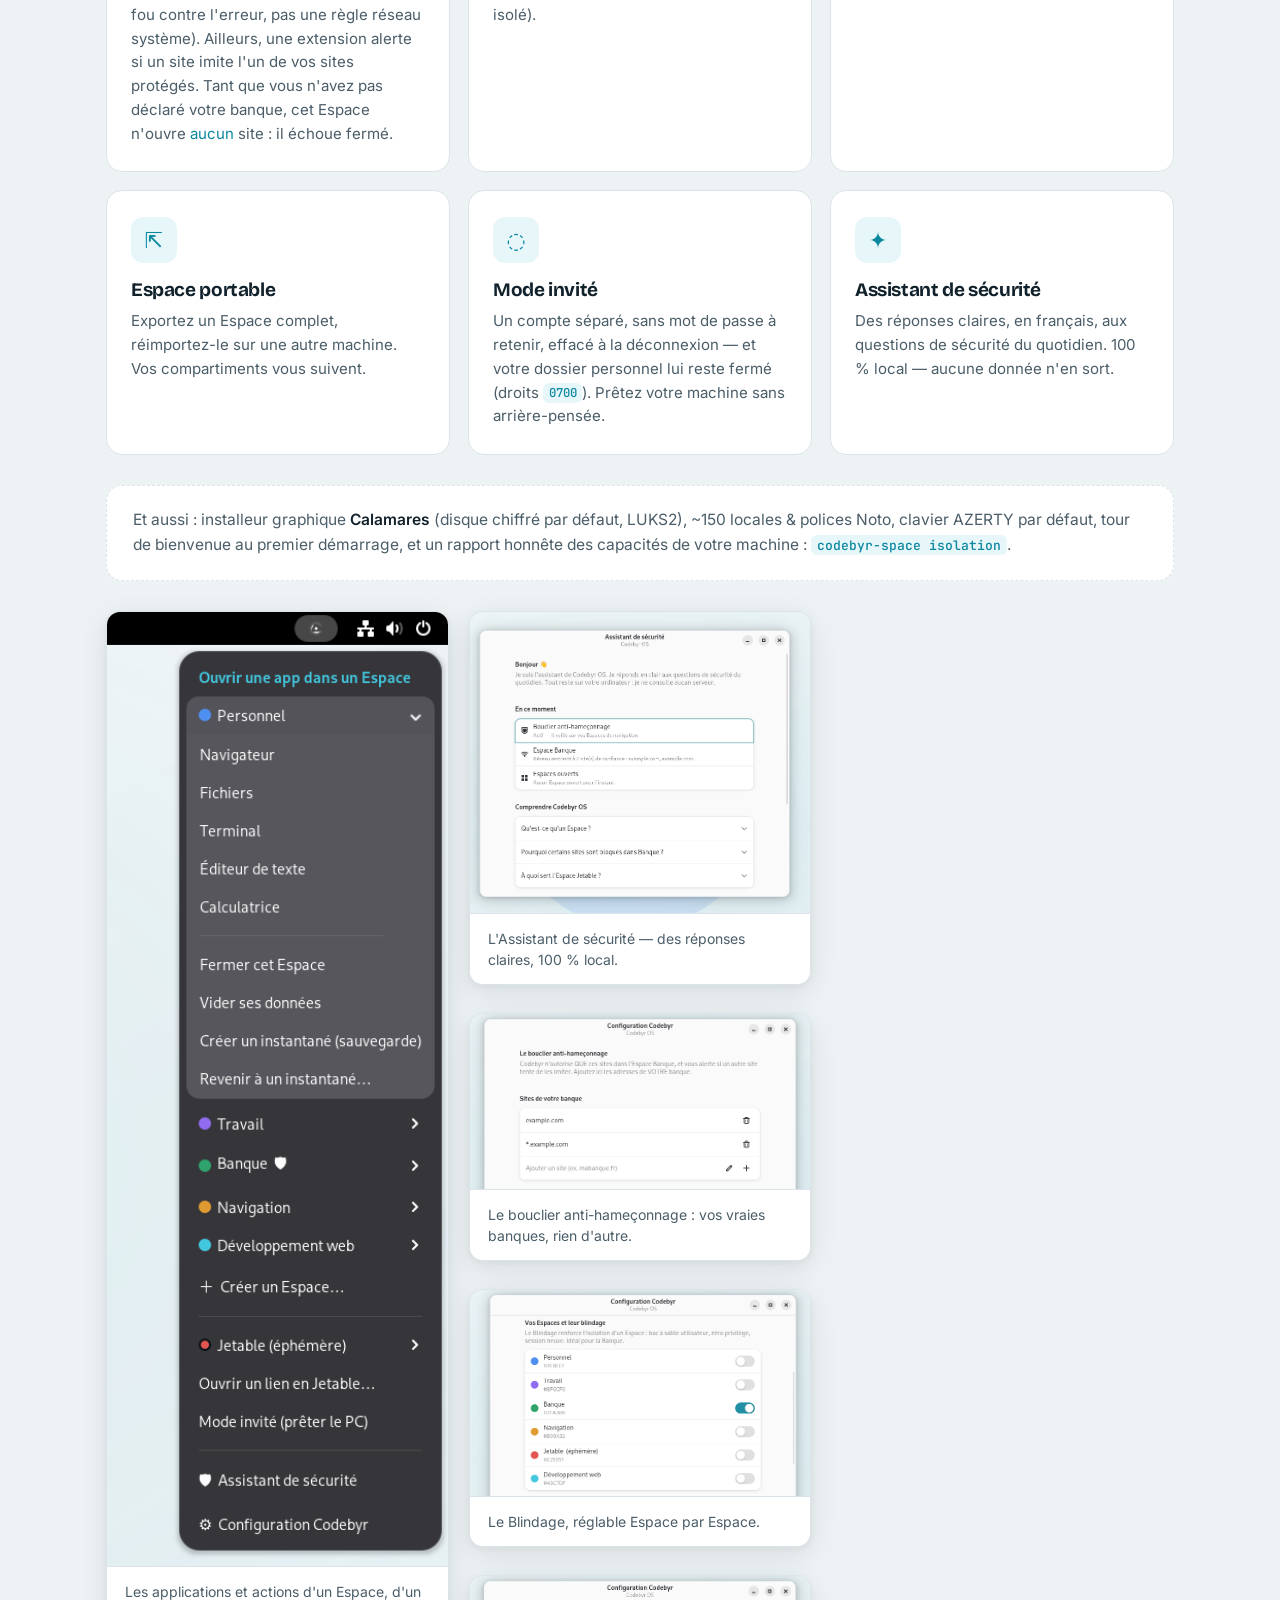
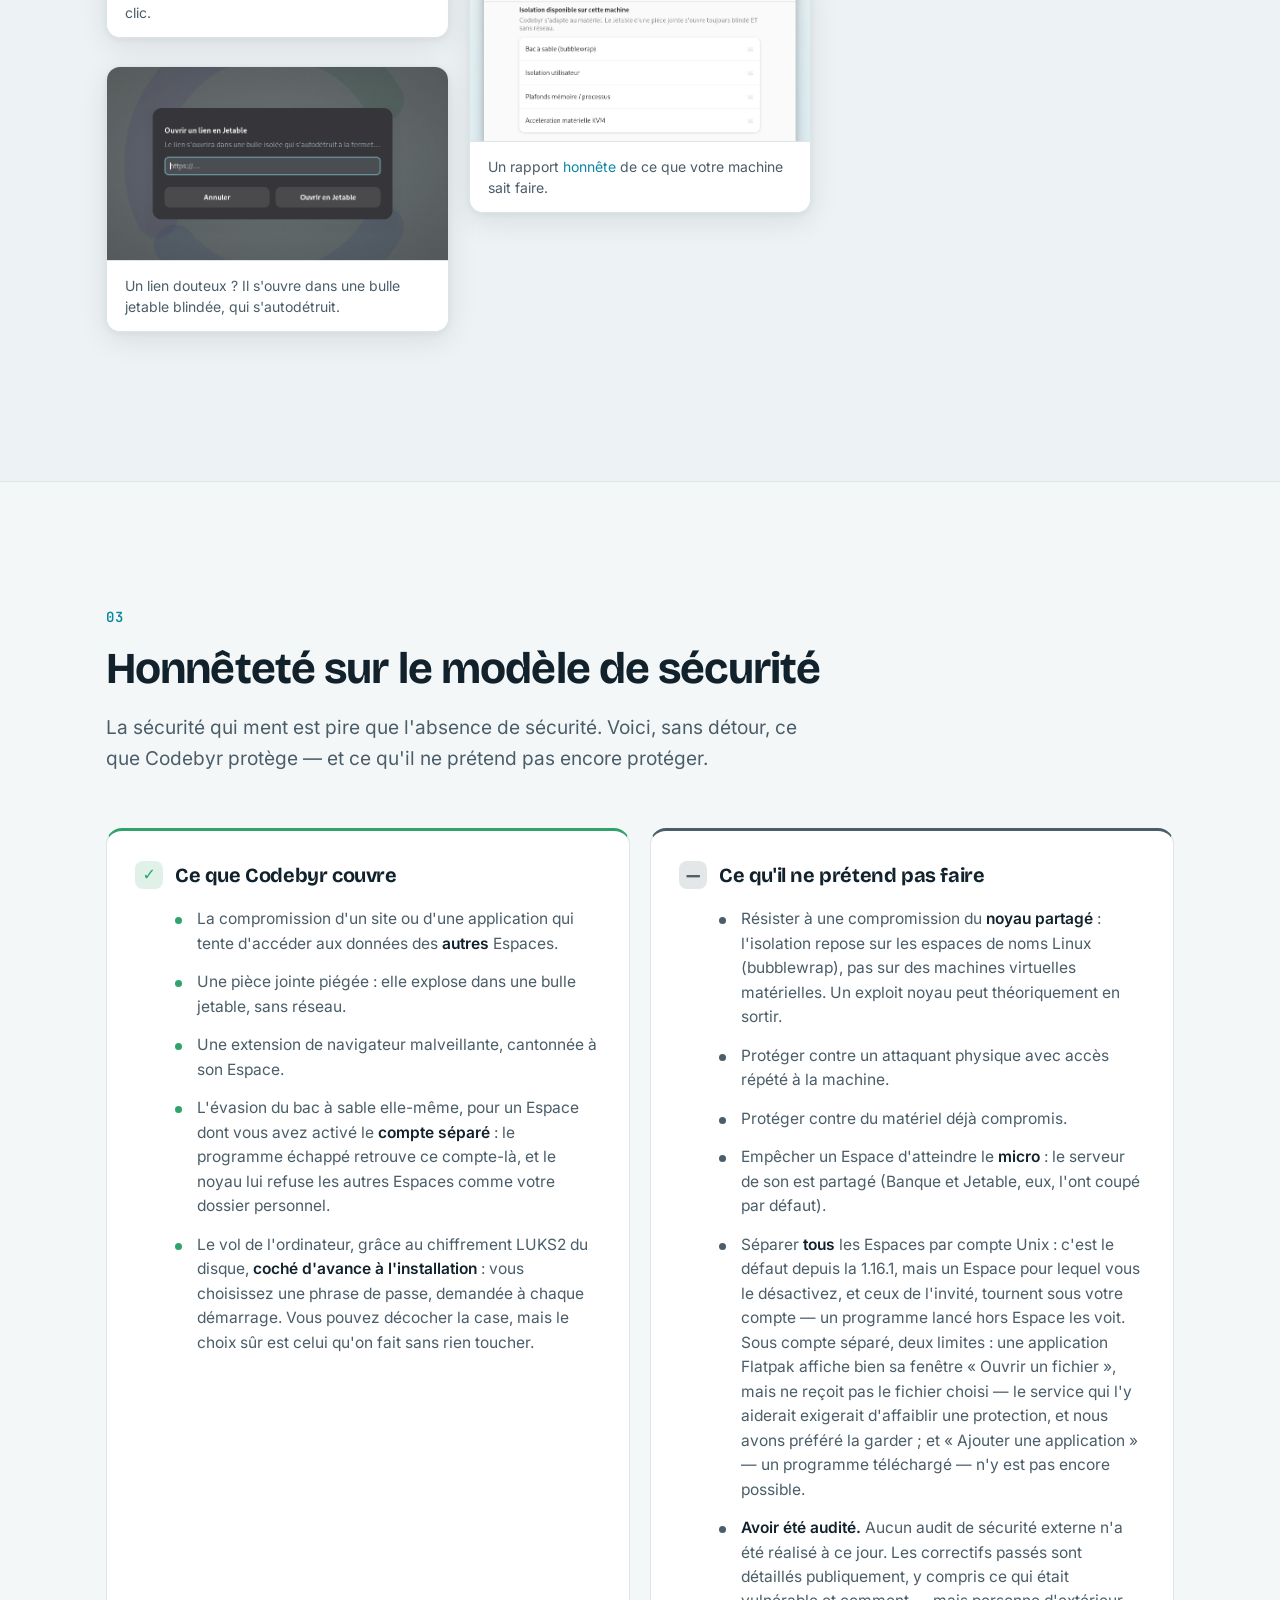
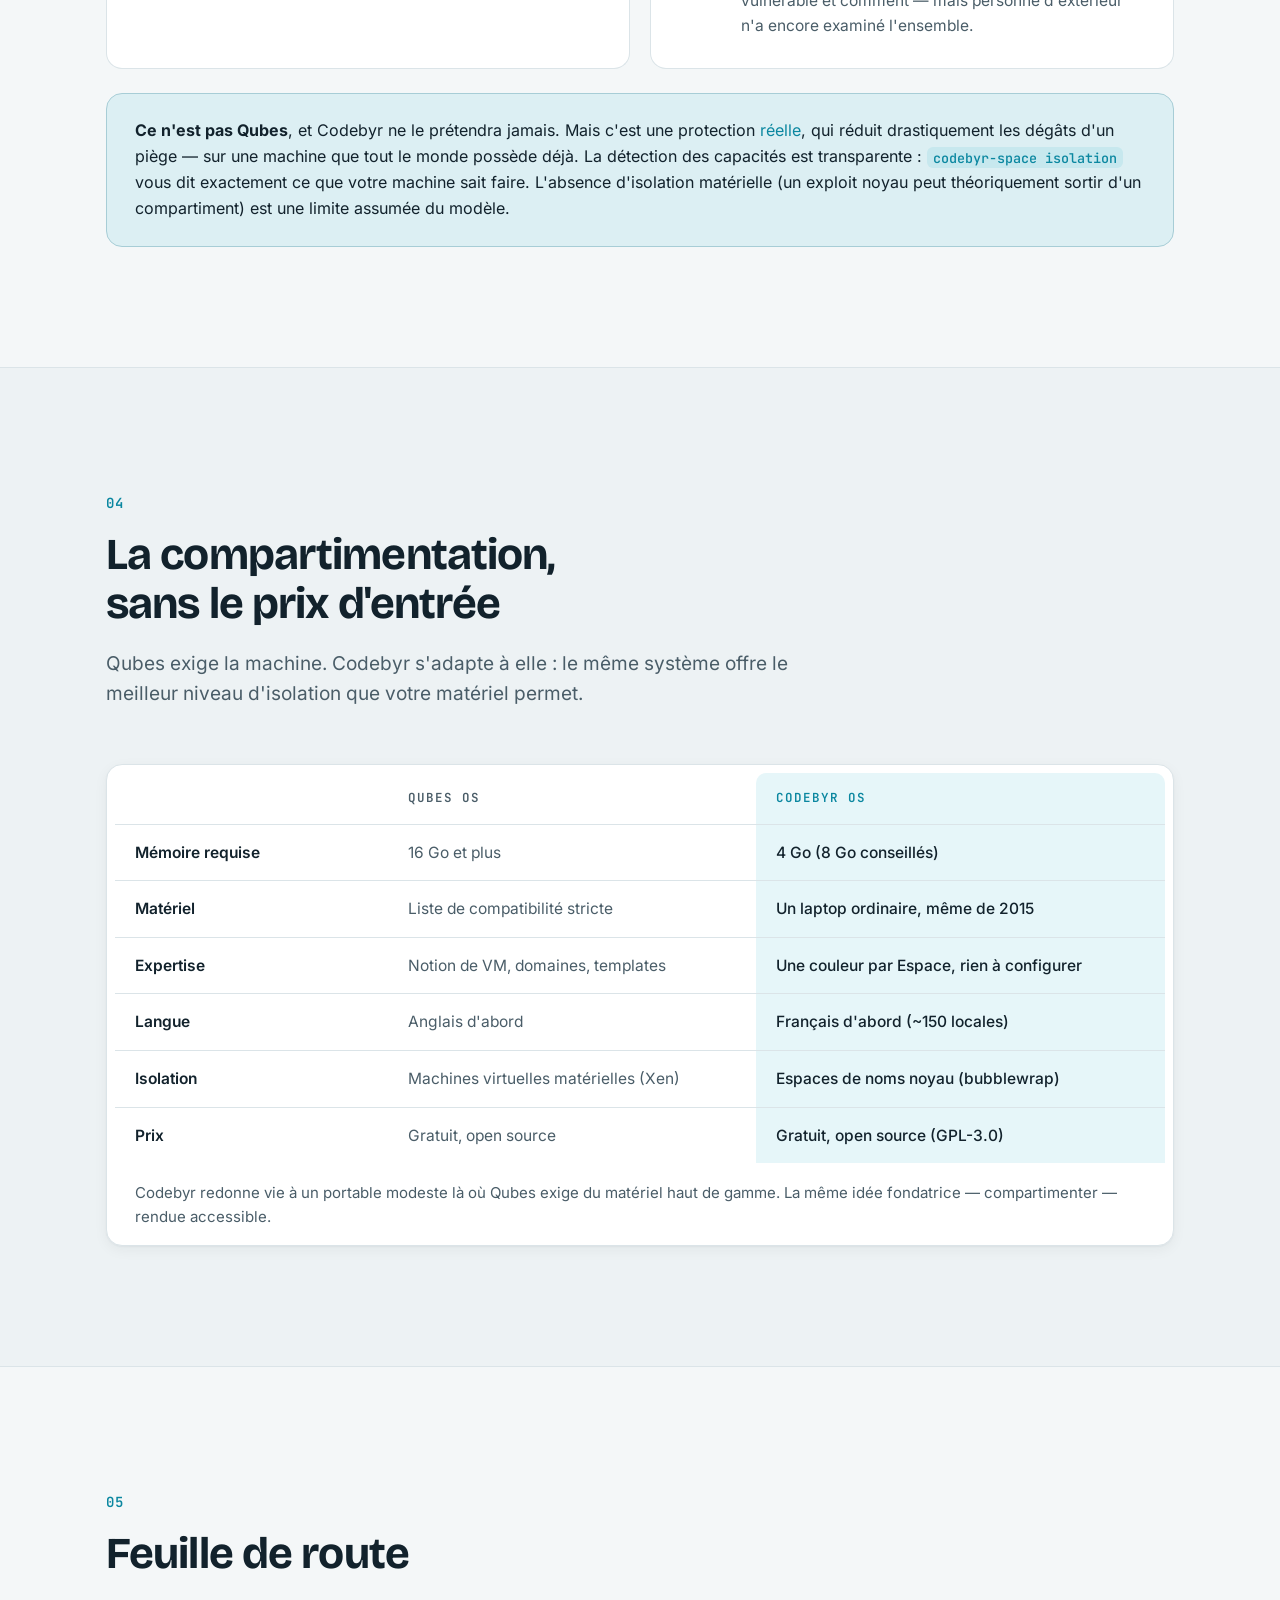
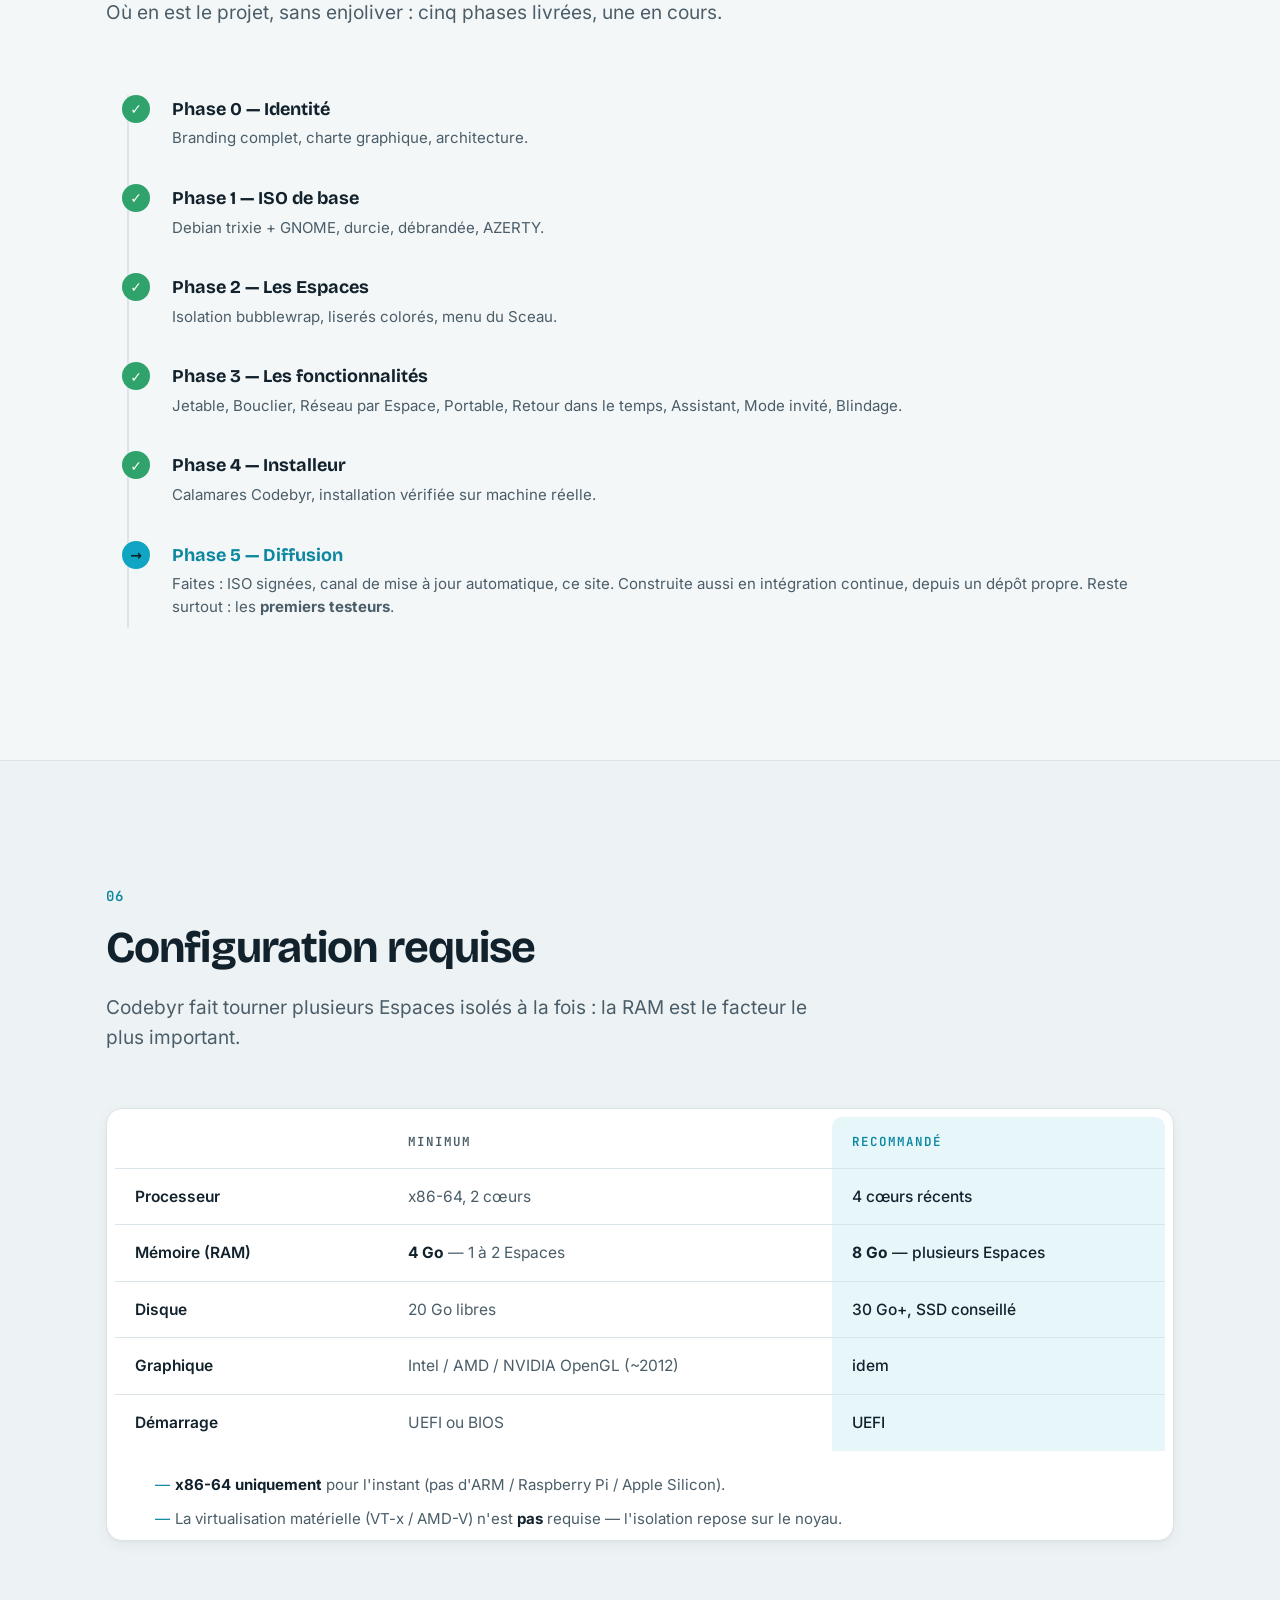
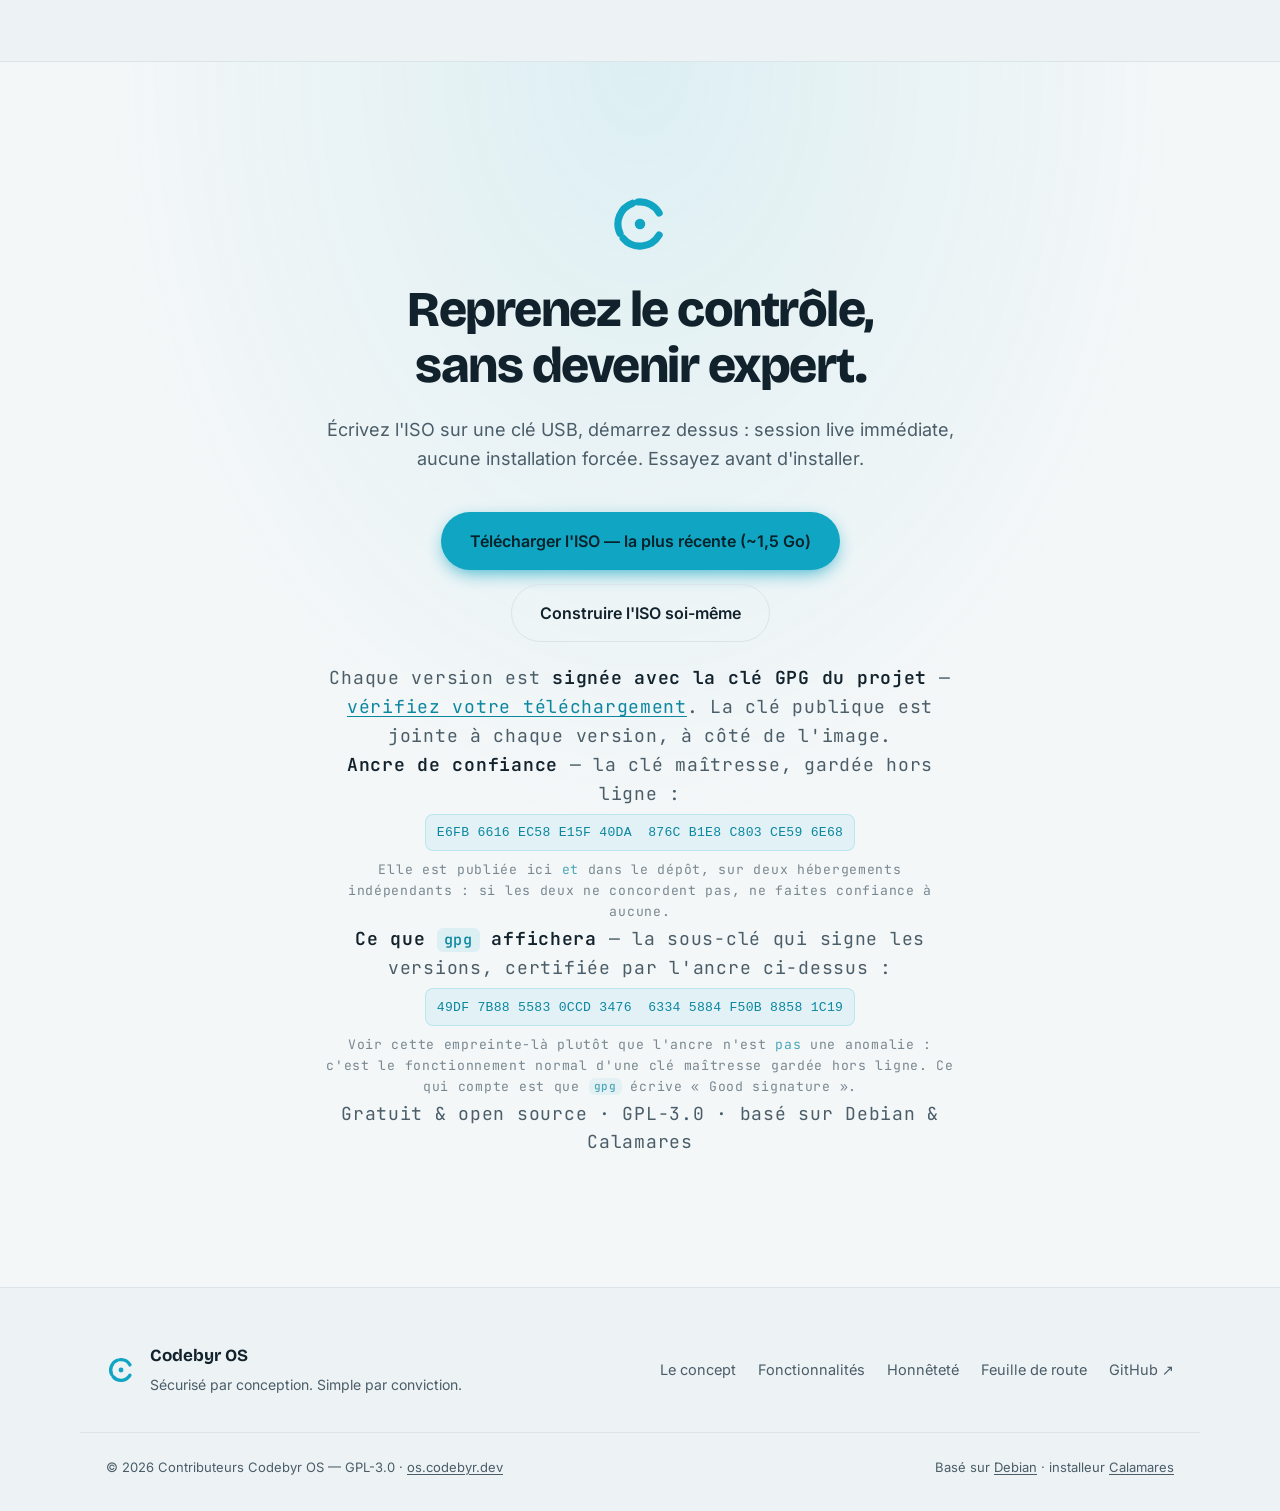
==== commit 2b84d64d: "Version 1.16.1 publiée : apt, ISO signée, site Le dépôt apt sert la 1.16.1 depuis ce matin, signée, " ====
--- a/site/index.html
+++ b/site/index.html
@@ -201,13 +201,13 @@
       <article class="card reveal">
         <div class="card__ico">⚿</div>
         <h3>Un compte par Espace</h3>
-        <p>Un Espace peut tourner sous <strong>son propre compte système</strong> : son dossier lui appartient, et le noyau vérifie cette frontière à chaque ouverture de fichier. Ce qui s'échappe du bac à sable ne retrouve alors que cet Espace — ni les autres, ni votre dossier personnel.</p>
-        <p>Ses fichiers le suivent à la première ouverture, et <strong>reviennent</strong> si vous changez d'avis : rien n'est effacé. À activer Espace par Espace dans Configuration Codebyr&nbsp;; <em>désactivé par défaut</em> le temps d'être éprouvé, mais il ne lui manque plus rien d'essentiel&nbsp;: depuis la 1.16.0, les applications Flatpak s'y ouvrent — avec leurs propres fenêtres de fichiers, qui ne montrent que les fichiers de l'Espace — et la carte graphique y fonctionne.</p>
+        <p>Chaque Espace tourne sous <strong>son propre compte système</strong> : son dossier lui appartient, et le noyau vérifie cette frontière à chaque ouverture de fichier. Ce qui s'échappe du bac à sable ne retrouve alors que cet Espace — ni les autres, ni votre dossier personnel.</p>
+        <p><strong>Par défaut depuis la 1.16.1</strong>, pour chaque Espace — sauf ceux de l'invité, qui s'effacent avec sa session. Ses fichiers le suivent à la première ouverture, et <strong>reviennent</strong> si vous le désactivez pour un Espace dans Configuration Codebyr&nbsp;: rien n'est effacé. Les applications Flatpak s'y ouvrent — avec leurs propres fenêtres de fichiers, qui ne montrent que les fichiers de l'Espace — et la carte graphique y fonctionne.</p>
       </article>
       <article class="card reveal">
         <div class="card__ico">🛡</div>
         <h3>Le Blindage</h3>
-        <p>Isolation renforcée : espace de noms utilisateur, zéro privilège (<code>--cap-drop ALL</code>), session neuve, filtre d'appels système, plafonds mémoire/processus anti fork-bomb. Actif par défaut sur Banque, Navigation et Jetable.</p>
+        <p>Isolation renforcée : espace de noms utilisateur, zéro privilège (<code>--cap-drop ALL</code>), session neuve, filtre d'appels système, plafonds mémoire/processus anti fork-bomb. Actif par défaut sur tous les Espaces livrés&nbsp;: Personnel, Travail, Banque, Navigation et Jetable.</p>
       </article>
       <article class="card reveal">
         <div class="card__ico">✷</div>
@@ -328,8 +328,8 @@
           <li>Résister à une compromission du <strong>noyau partagé</strong>&nbsp;: l'isolation repose sur les espaces de noms Linux (bubblewrap), pas sur des machines virtuelles matérielles. Un exploit noyau peut théoriquement en sortir.</li>
           <li>Protéger contre un attaquant physique avec accès répété à la machine.</li>
           <li>Protéger contre du matériel déjà compromis.</li>
-          <li>Empêcher un Espace d'atteindre le <strong>micro</strong> : le serveur de son est partagé (Banque, elle, l'a coupé par défaut).</li>
-          <li>Séparer les Espaces par <strong>compte Unix d'office</strong> : le réglage existe et fonctionne, mais il reste désactivé par défaut. Tant qu'il ne l'est pas, les Espaces tournent sous votre compte, et un programme lancé hors Espace voit tout. Il reste une limite : une application Flatpak y affiche bien sa fenêtre « Ouvrir un fichier », mais ne reçoit pas le fichier choisi — le service qui l'y aiderait exigerait d'affaiblir une protection du compte séparé, et nous avons préféré garder la protection.</li>
+          <li>Empêcher un Espace d'atteindre le <strong>micro</strong> : le serveur de son est partagé (Banque et Jetable, eux, l'ont coupé par défaut).</li>
+          <li>Séparer <strong>tous</strong> les Espaces par compte Unix : c'est le défaut depuis la 1.16.1, mais un Espace pour lequel vous le désactivez, et ceux de l'invité, tournent sous votre compte — un programme lancé hors Espace les voit. Sous compte séparé, deux limites : une application Flatpak affiche bien sa fenêtre « Ouvrir un fichier », mais ne reçoit pas le fichier choisi — le service qui l'y aiderait exigerait d'affaiblir une protection, et nous avons préféré la garder ; et « Ajouter une application » — un programme téléchargé — n'y est pas encore possible.</li>
           <li><strong>Avoir été audité.</strong> Aucun audit de sécurité externe n'a été réalisé à ce jour. Les correctifs passés sont détaillés publiquement, y compris ce qui était vulnérable et comment — mais personne d'extérieur n'a encore examiné l'ensemble.</li>
         </ul>
       </div>
@@ -412,7 +412,7 @@
       </li>
       <li class="road__item is-next">
         <span class="road__mark">→</span>
-        <div><span class="road__ph">Phase 5 — Diffusion</span><p>Faites&nbsp;: ISO signées, canal de mise à jour automatique, ce site. Restent&nbsp;: la construction de l'image en intégration continue, et surtout les <strong>premiers testeurs</strong>.</p></div>
+        <div><span class="road__ph">Phase 5 — Diffusion</span><p>Faites&nbsp;: ISO signées, canal de mise à jour automatique, ce site. Construite aussi en intégration continue, depuis un dépôt propre. Reste surtout&nbsp;: les <strong>premiers testeurs</strong>.</p></div>
       </li>
     </ol>
   </div>
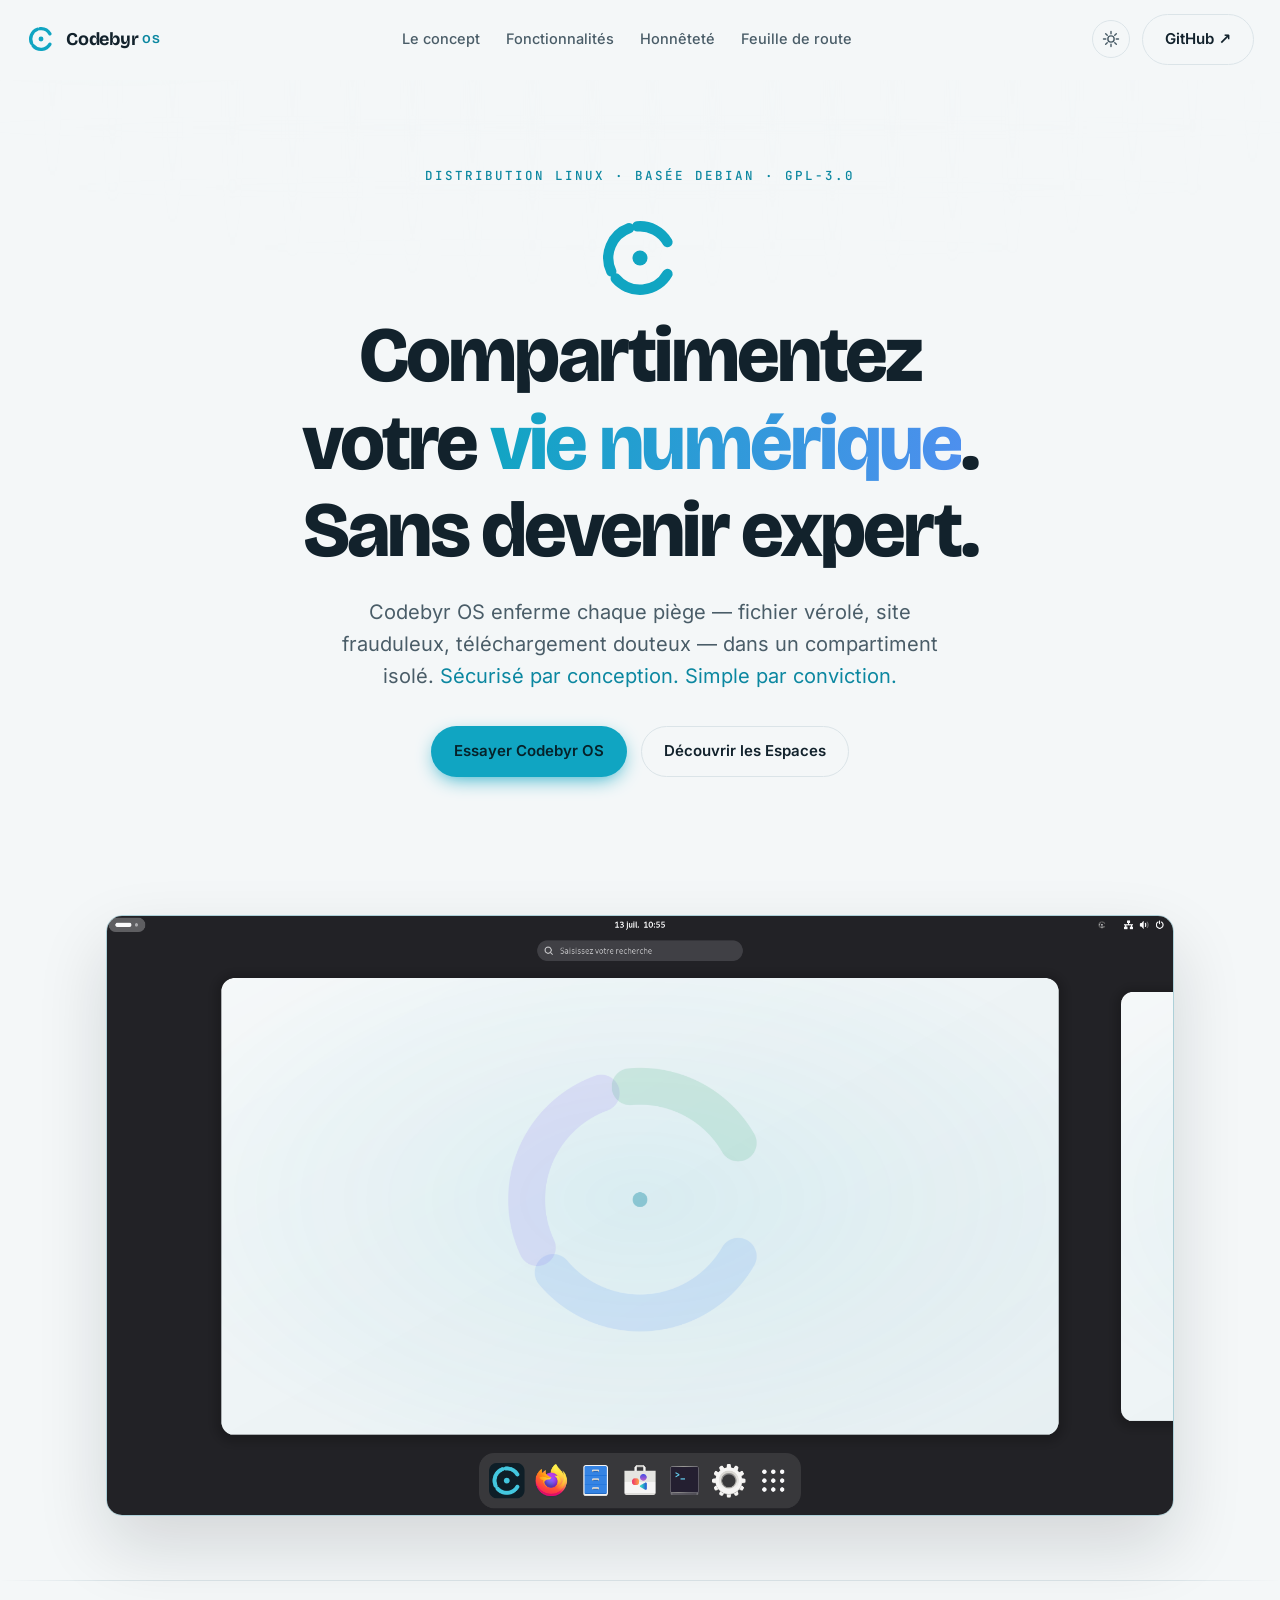
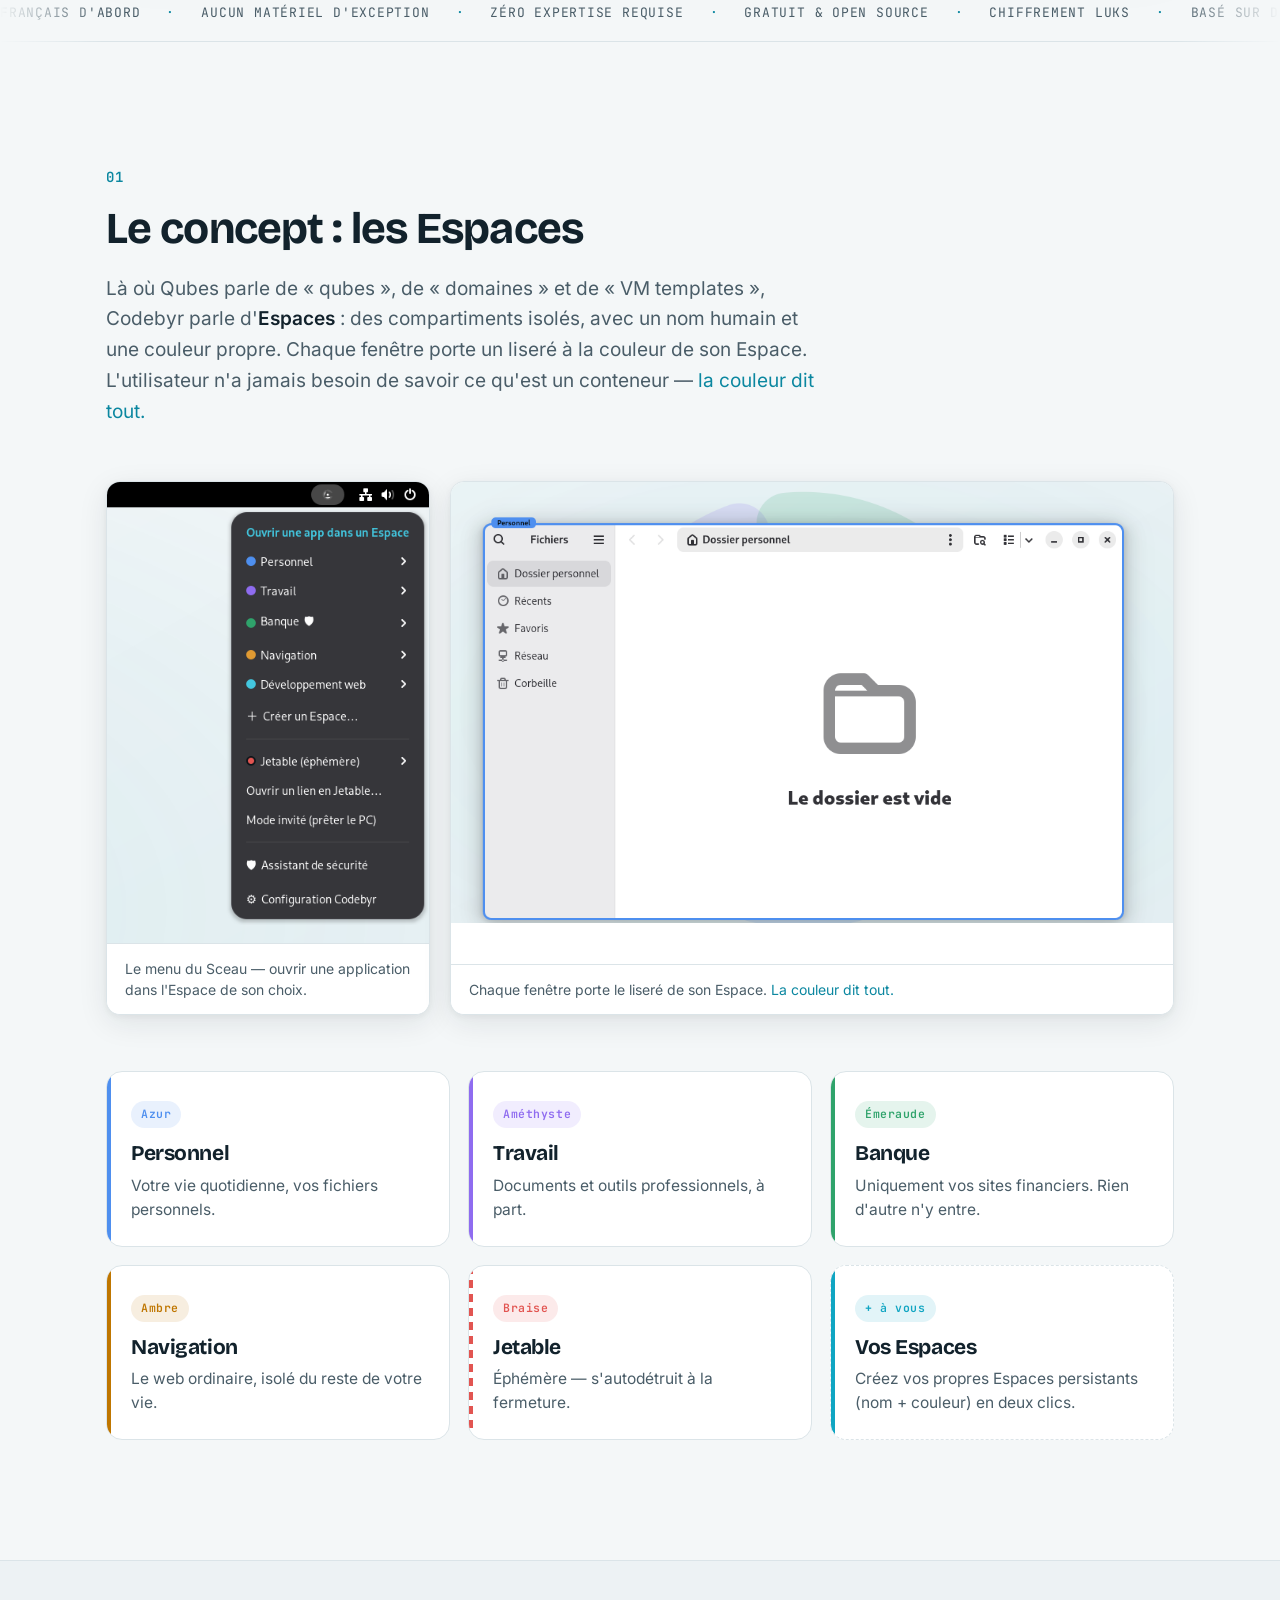
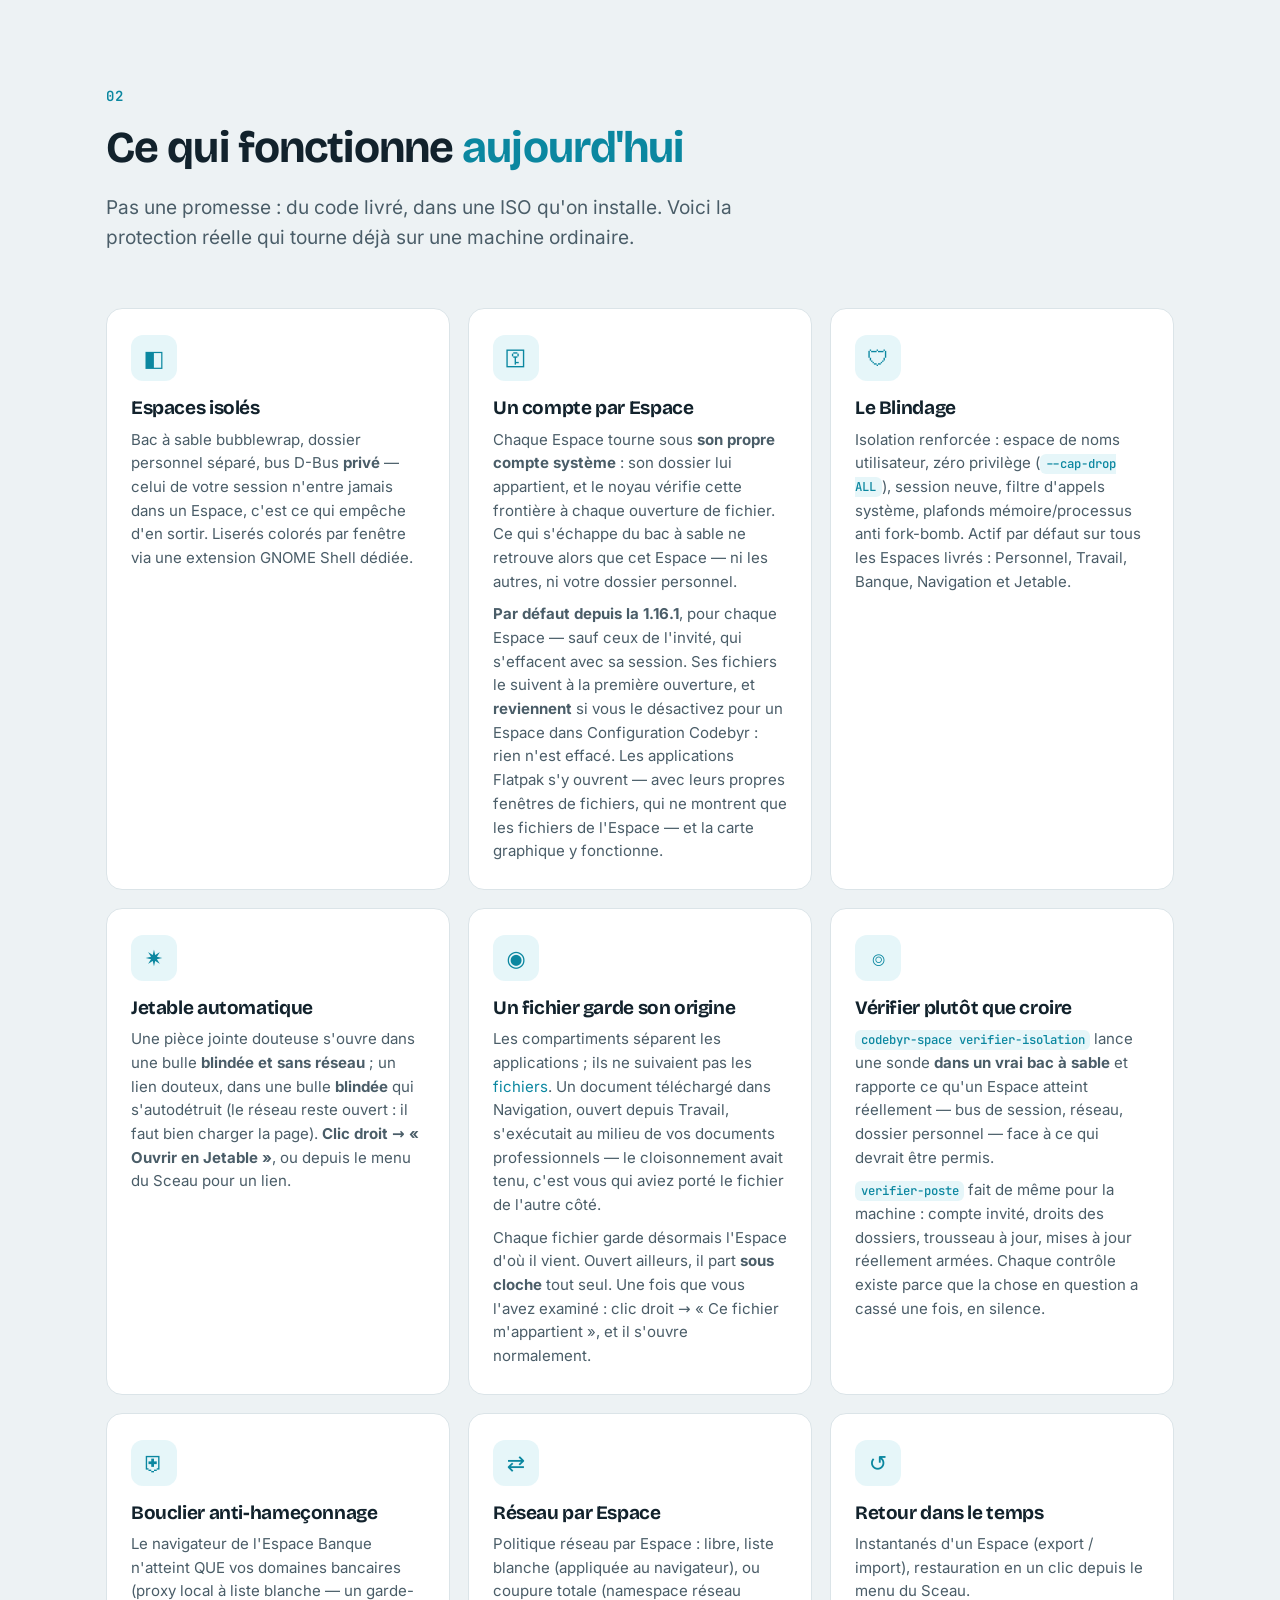
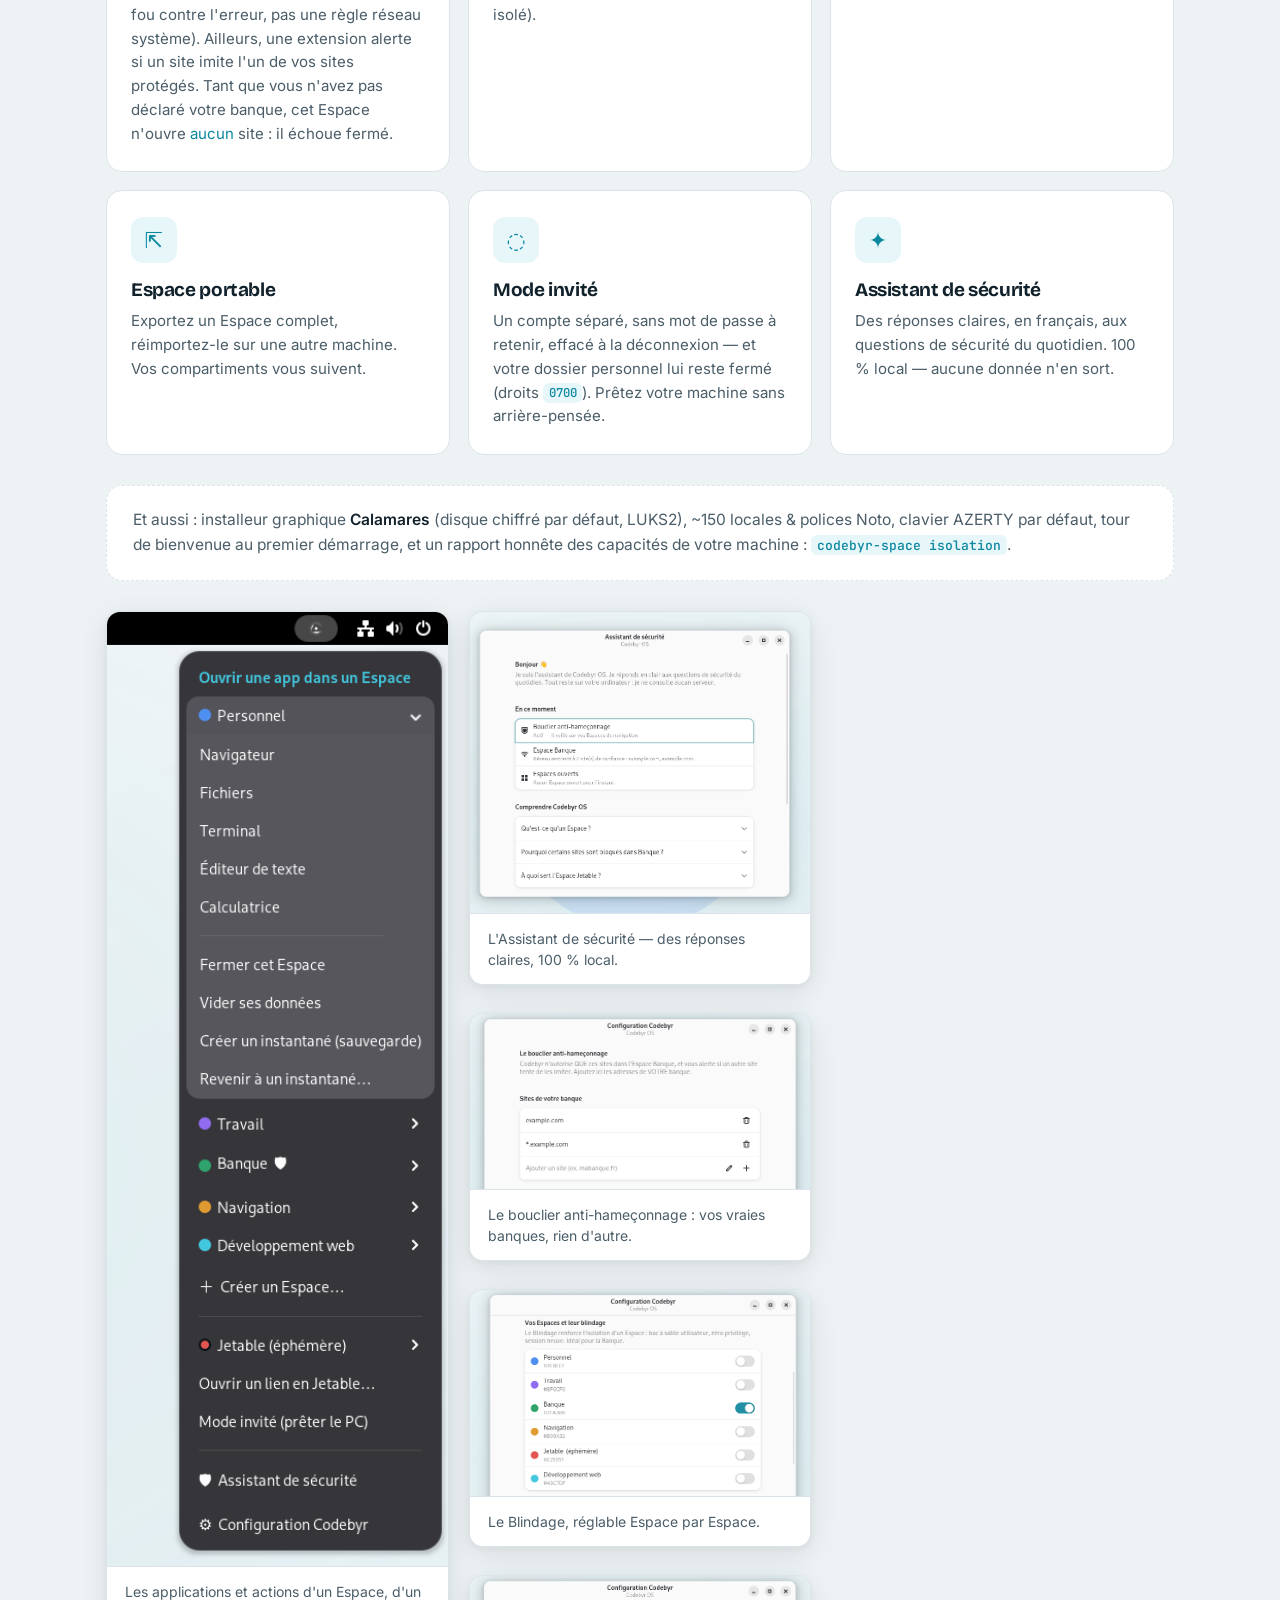
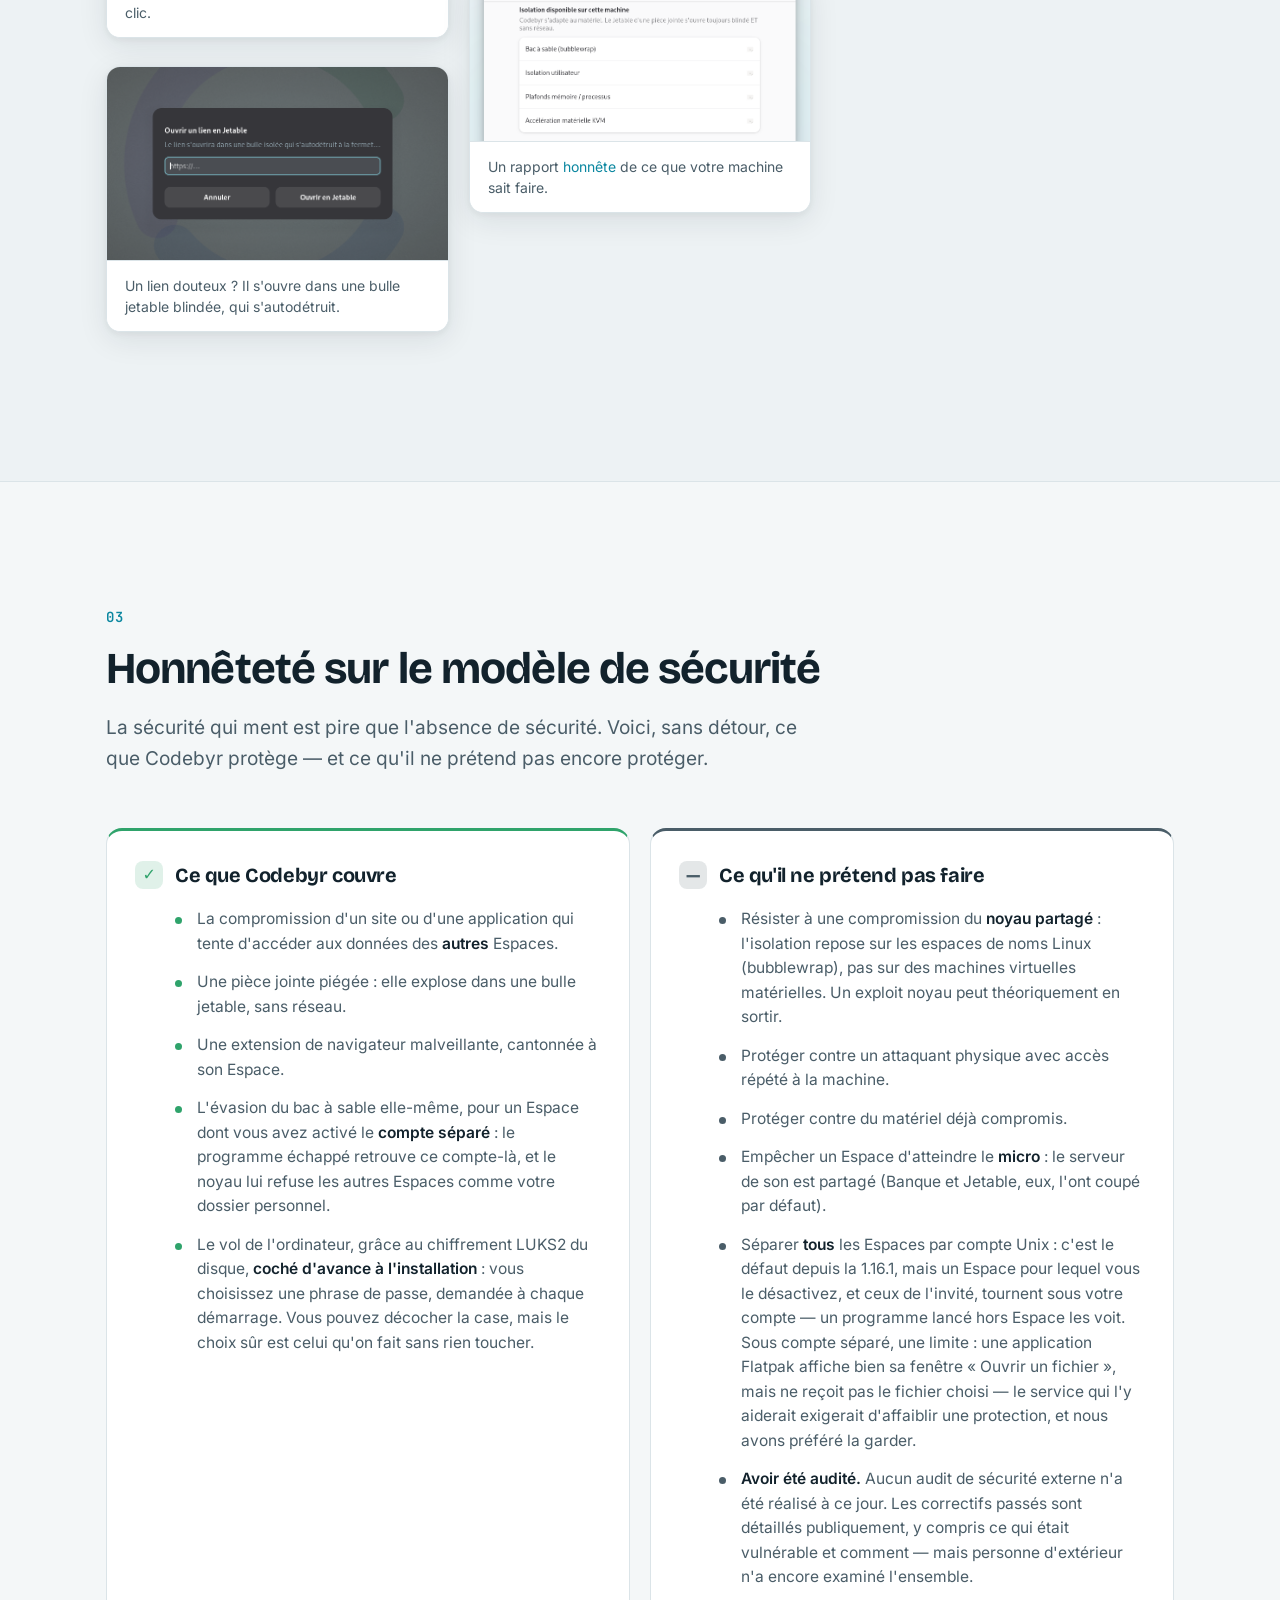
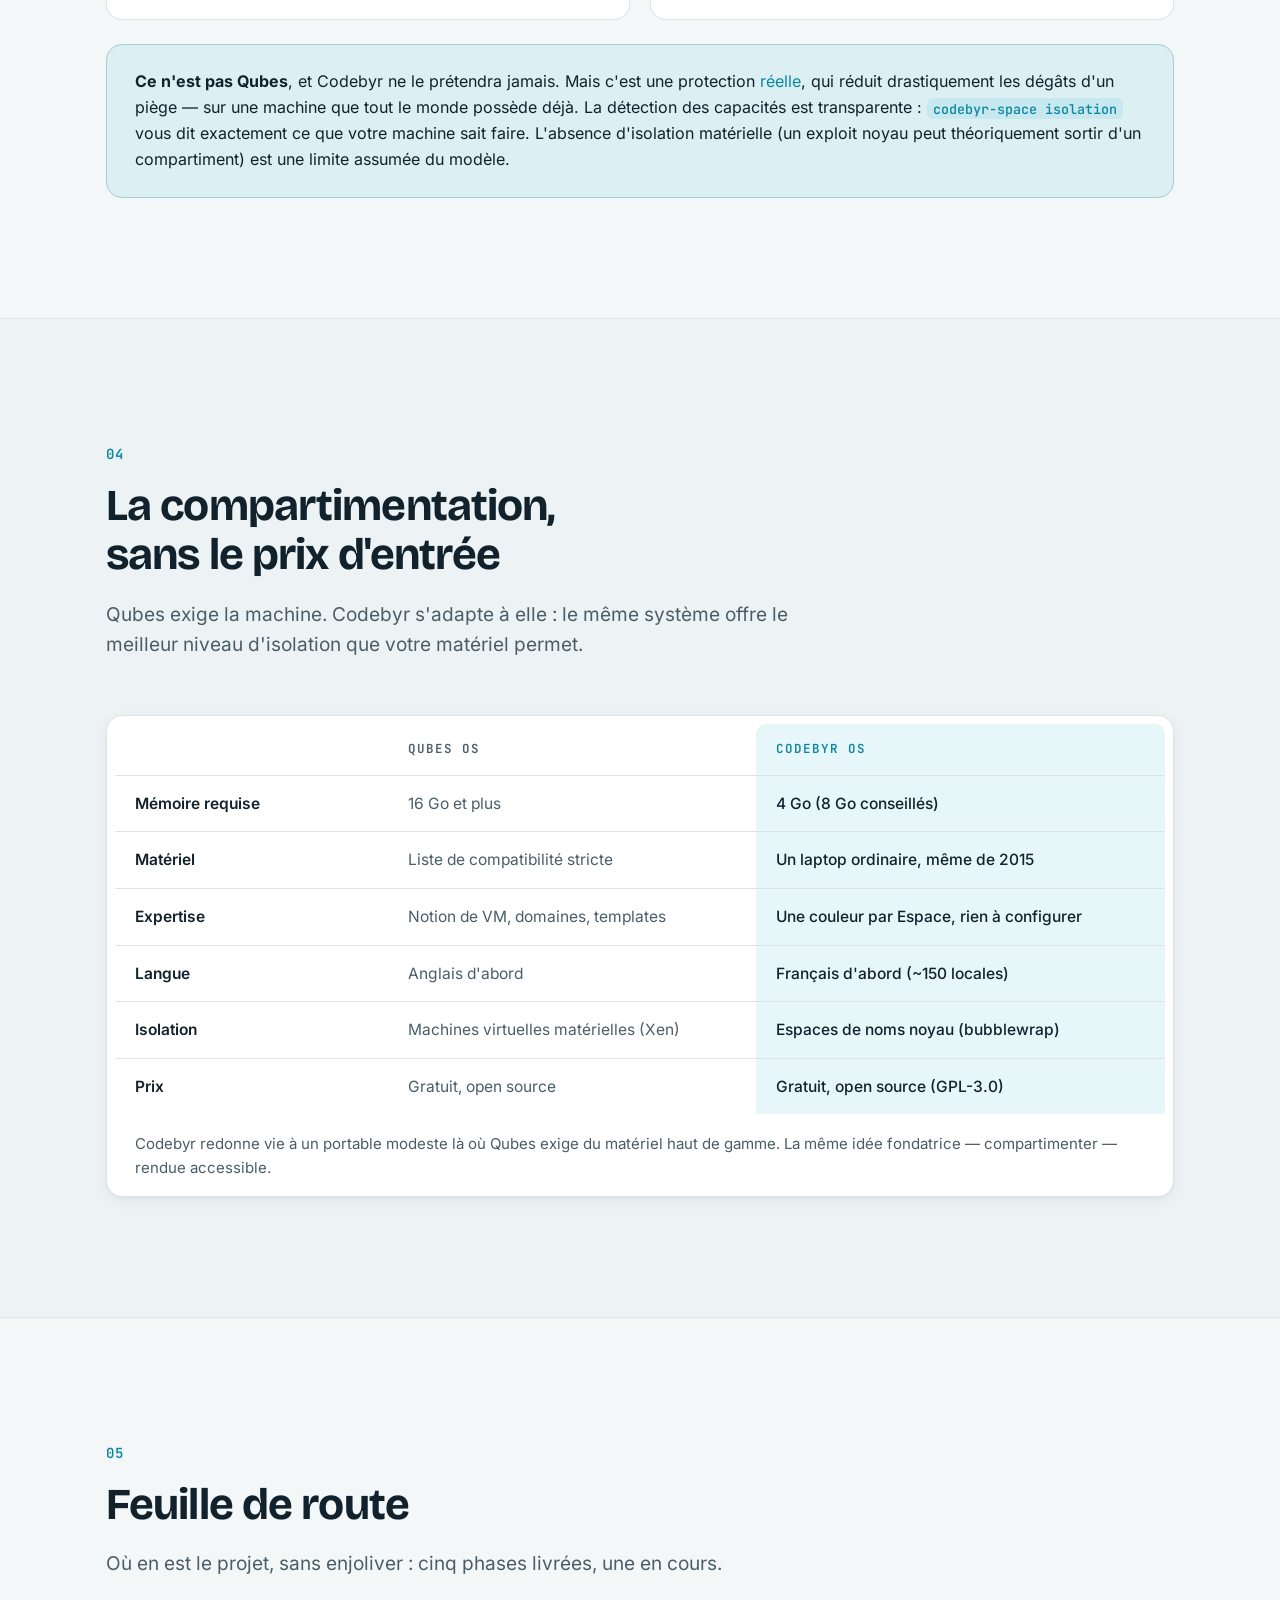
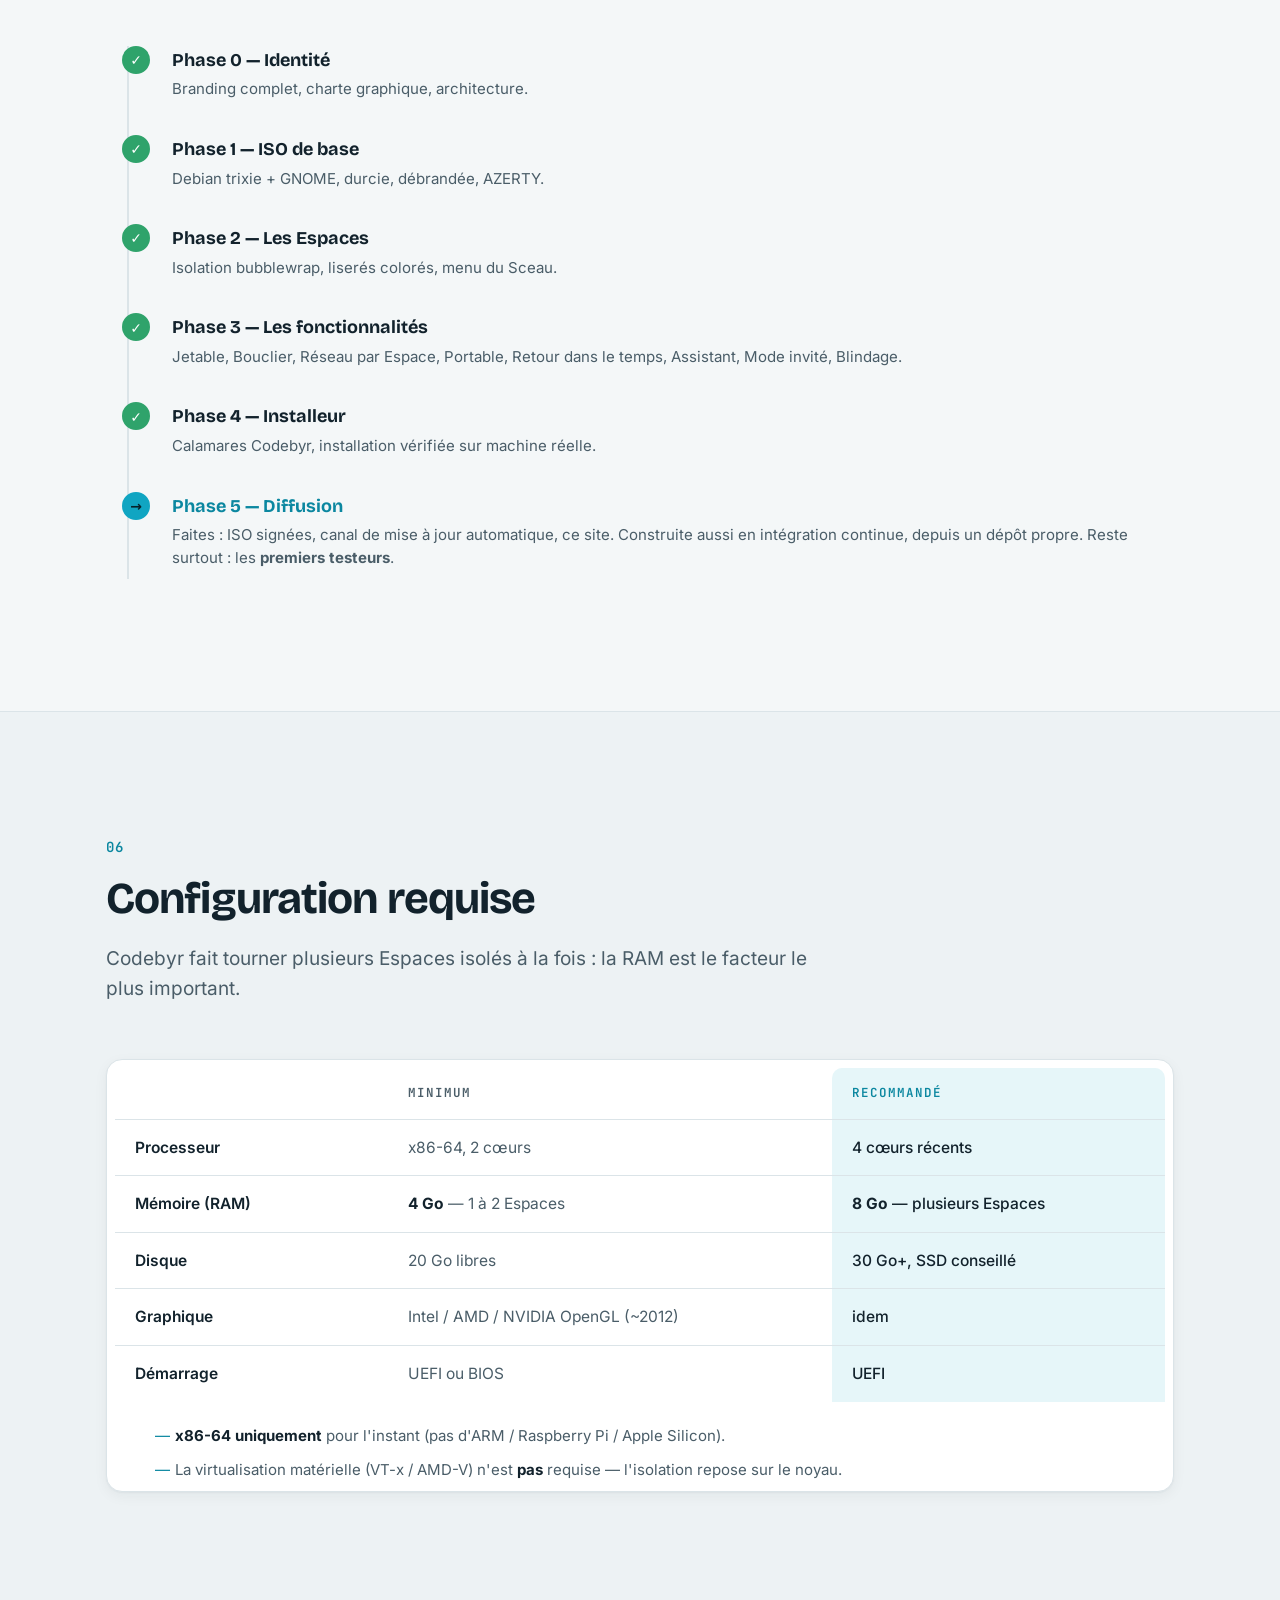
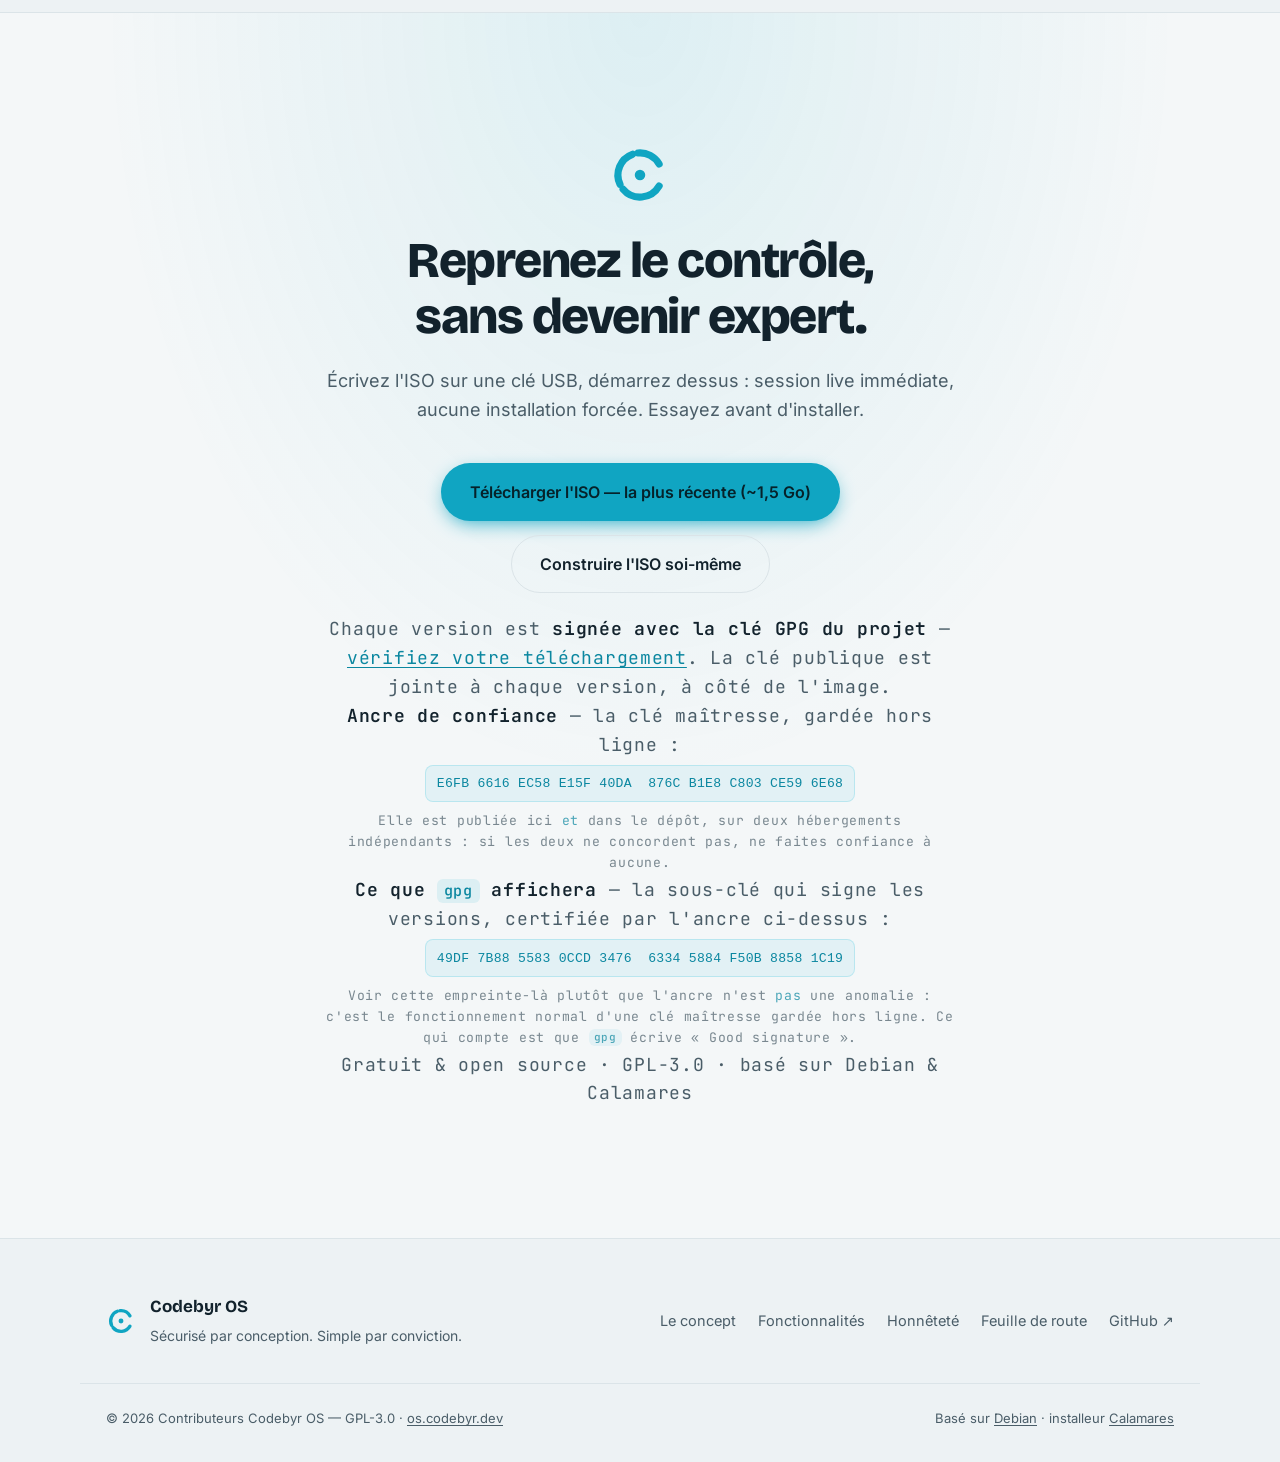
==== commit e1046092: "« Ajouter une application » sous compte séparé, fait par l'Espace lui-même C'était le dernier geste " ====
--- a/site/index.html
+++ b/site/index.html
@@ -329,7 +329,7 @@
           <li>Protéger contre un attaquant physique avec accès répété à la machine.</li>
           <li>Protéger contre du matériel déjà compromis.</li>
           <li>Empêcher un Espace d'atteindre le <strong>micro</strong> : le serveur de son est partagé (Banque et Jetable, eux, l'ont coupé par défaut).</li>
-          <li>Séparer <strong>tous</strong> les Espaces par compte Unix : c'est le défaut depuis la 1.16.1, mais un Espace pour lequel vous le désactivez, et ceux de l'invité, tournent sous votre compte — un programme lancé hors Espace les voit. Sous compte séparé, deux limites : une application Flatpak affiche bien sa fenêtre « Ouvrir un fichier », mais ne reçoit pas le fichier choisi — le service qui l'y aiderait exigerait d'affaiblir une protection, et nous avons préféré la garder ; et « Ajouter une application » — un programme téléchargé — n'y est pas encore possible.</li>
+          <li>Séparer <strong>tous</strong> les Espaces par compte Unix : c'est le défaut depuis la 1.16.1, mais un Espace pour lequel vous le désactivez, et ceux de l'invité, tournent sous votre compte — un programme lancé hors Espace les voit. Sous compte séparé, une limite : une application Flatpak affiche bien sa fenêtre « Ouvrir un fichier », mais ne reçoit pas le fichier choisi — le service qui l'y aiderait exigerait d'affaiblir une protection, et nous avons préféré la garder.</li>
           <li><strong>Avoir été audité.</strong> Aucun audit de sécurité externe n'a été réalisé à ce jour. Les correctifs passés sont détaillés publiquement, y compris ce qui était vulnérable et comment — mais personne d'extérieur n'a encore examiné l'ensemble.</li>
         </ul>
       </div>
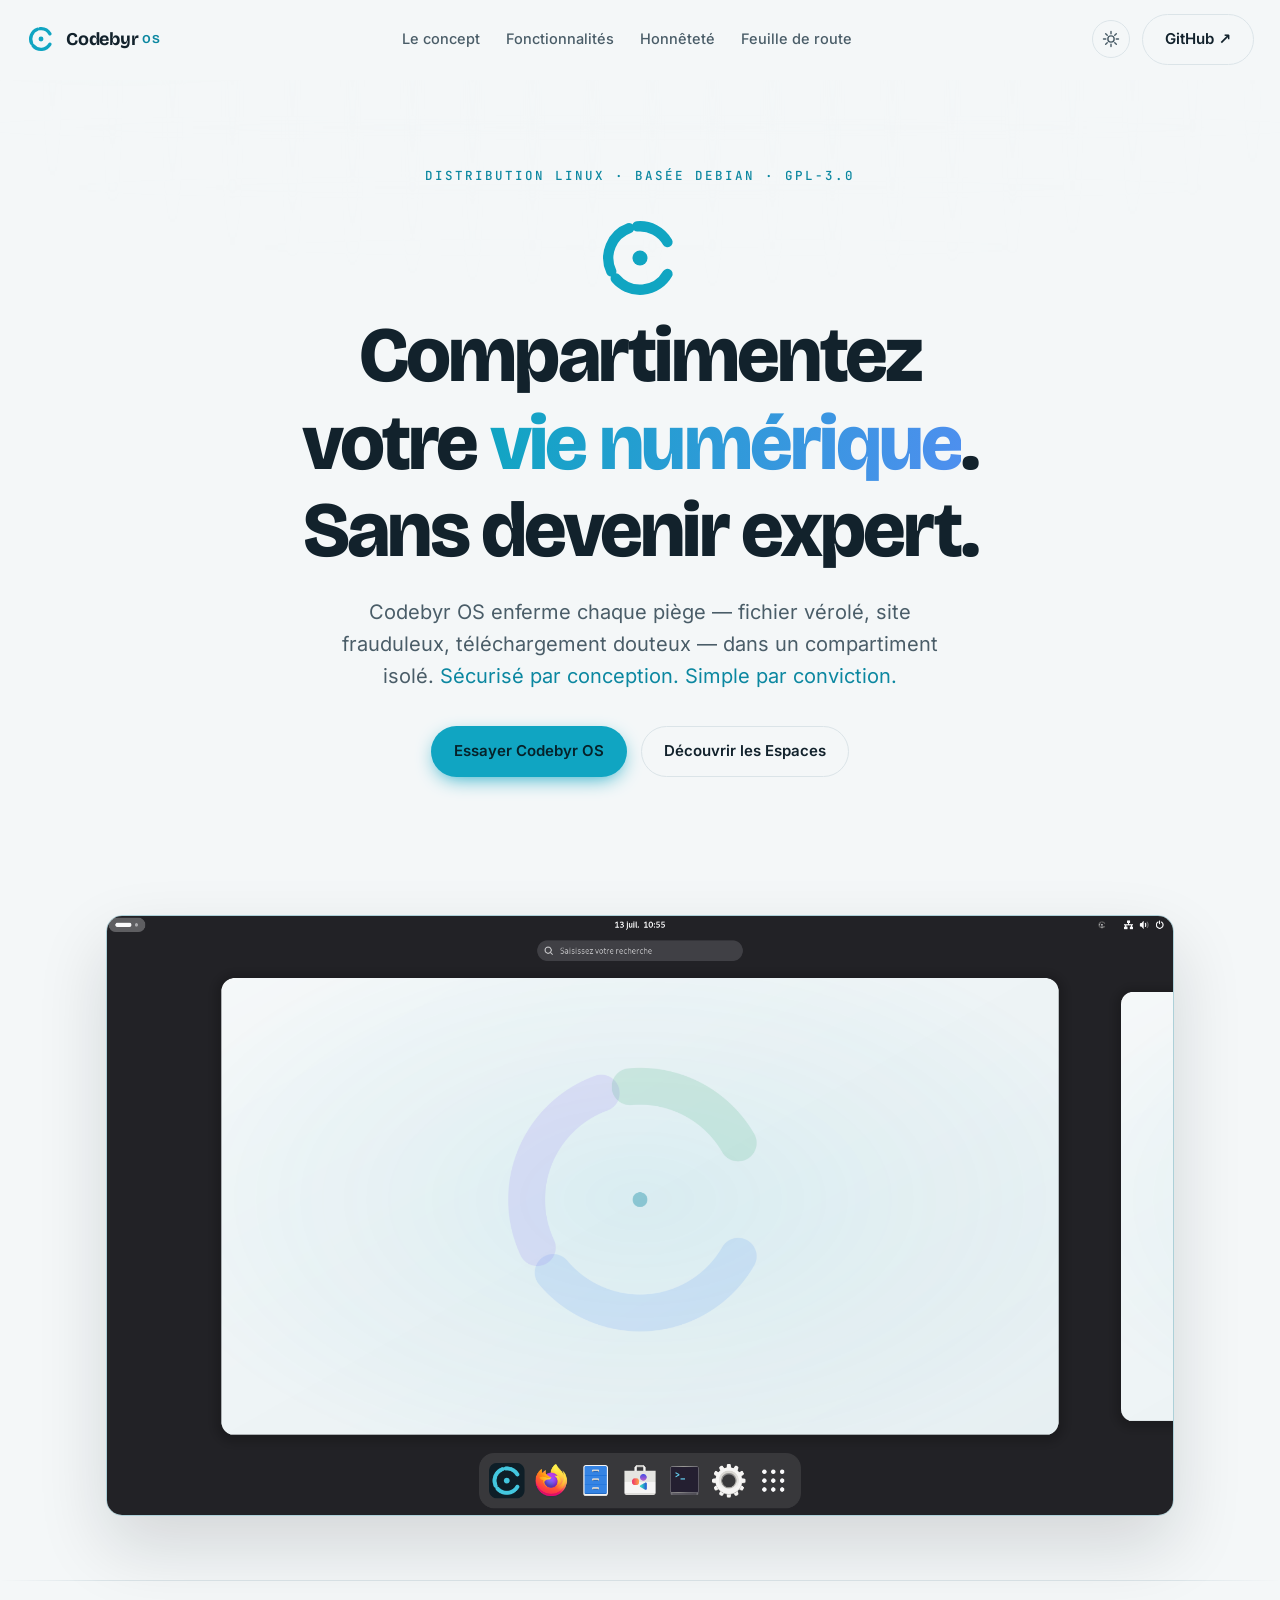
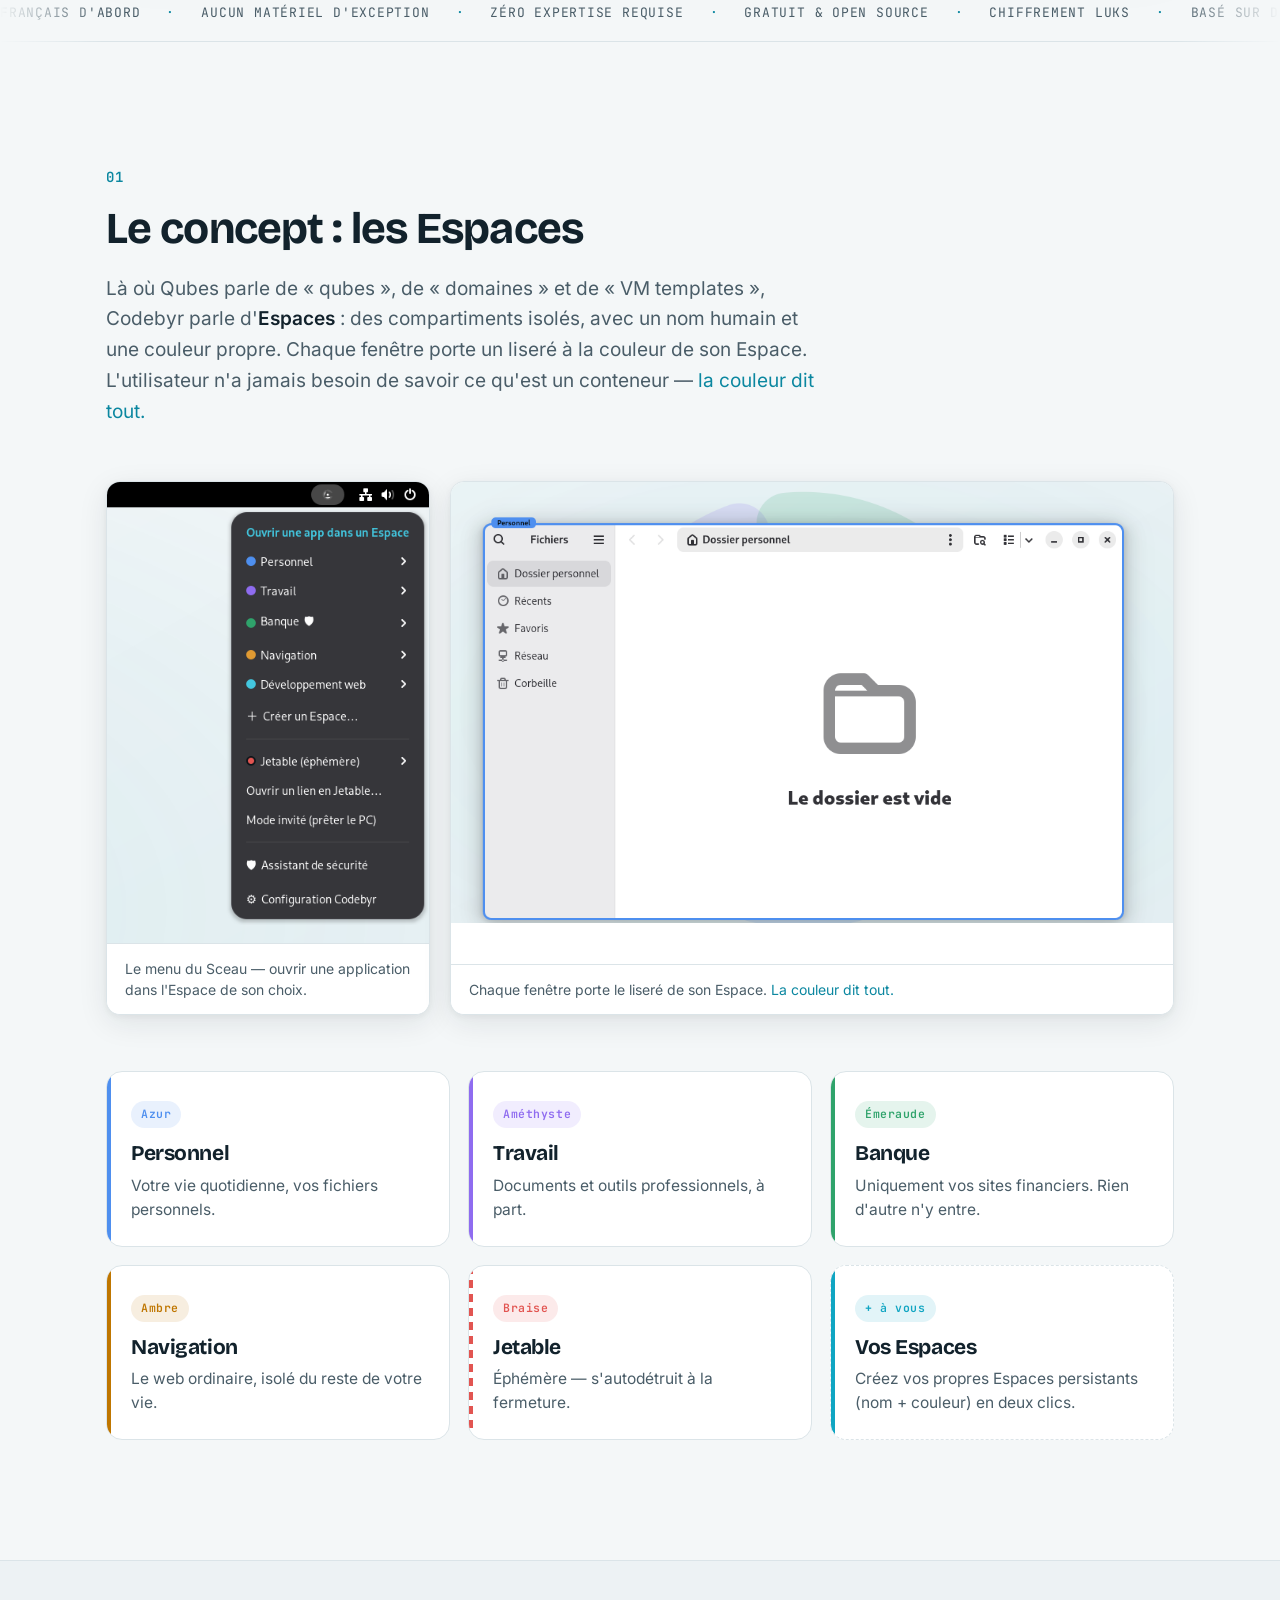
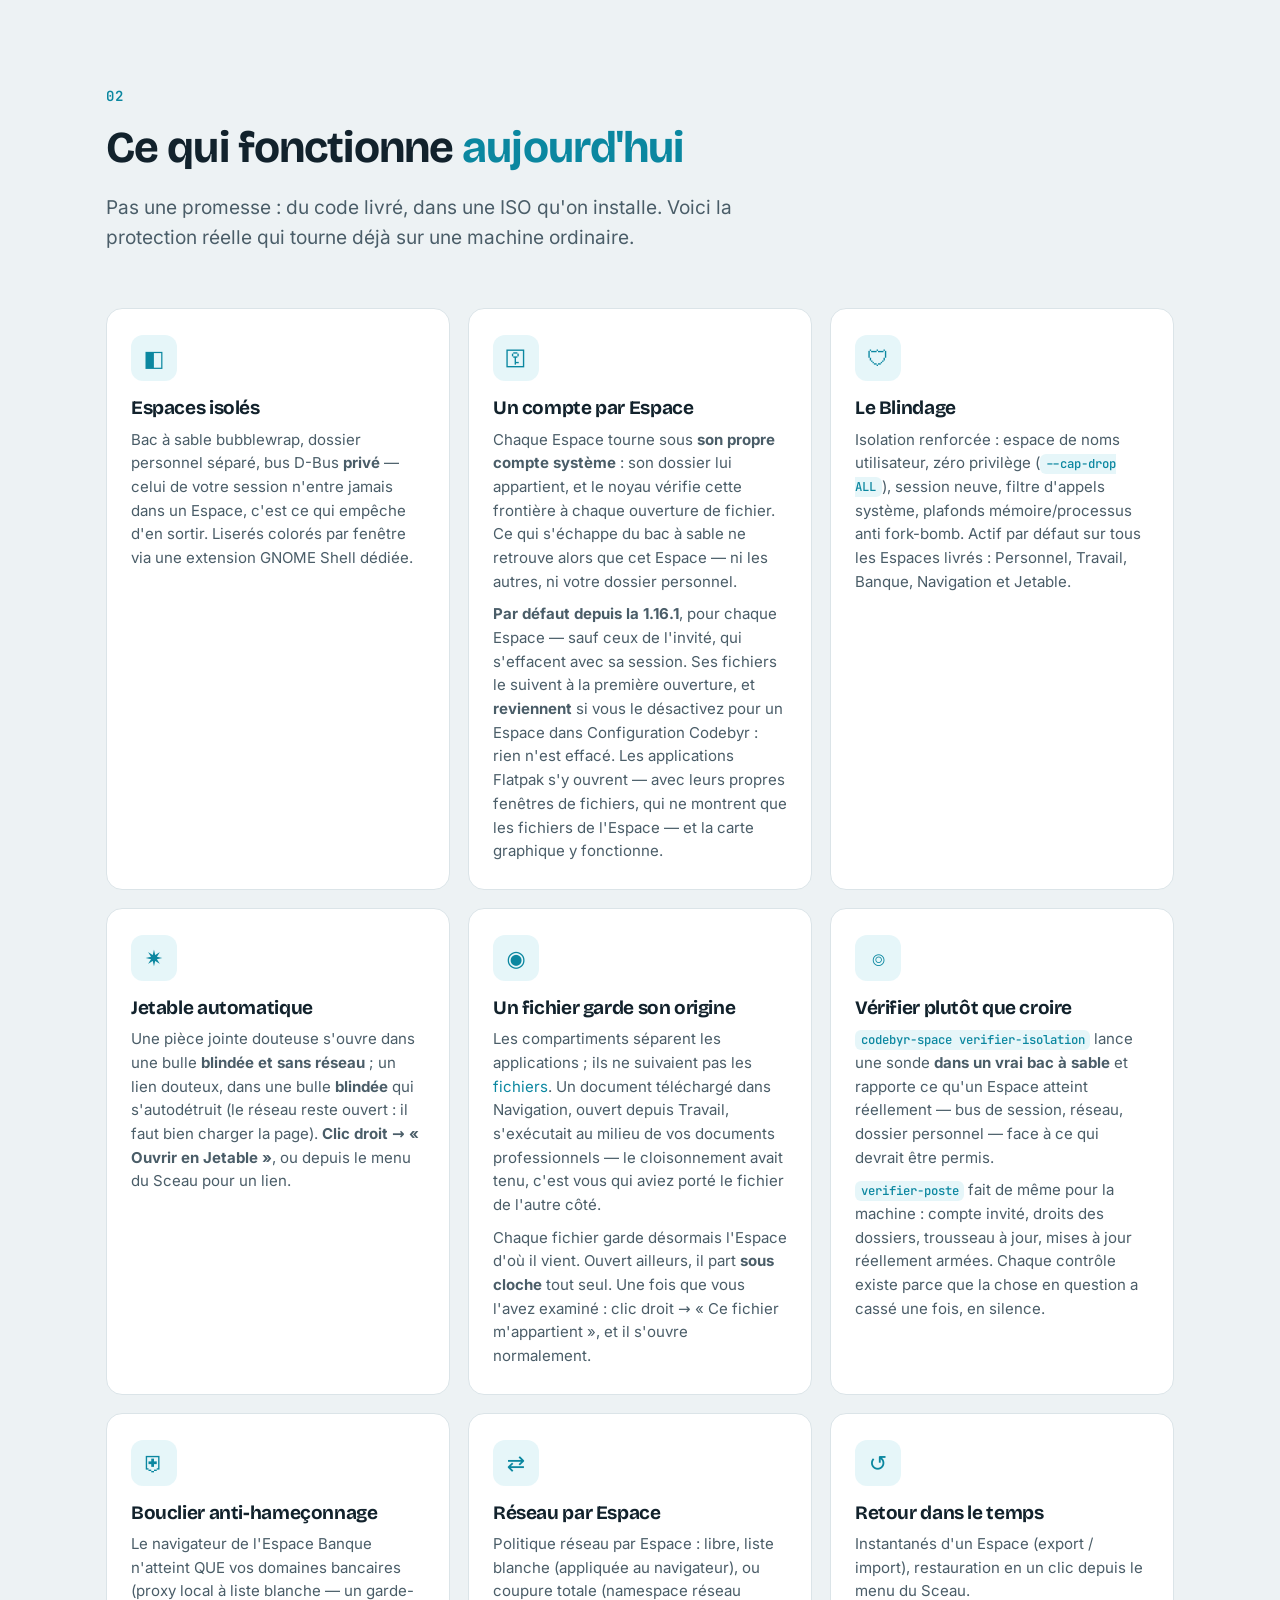
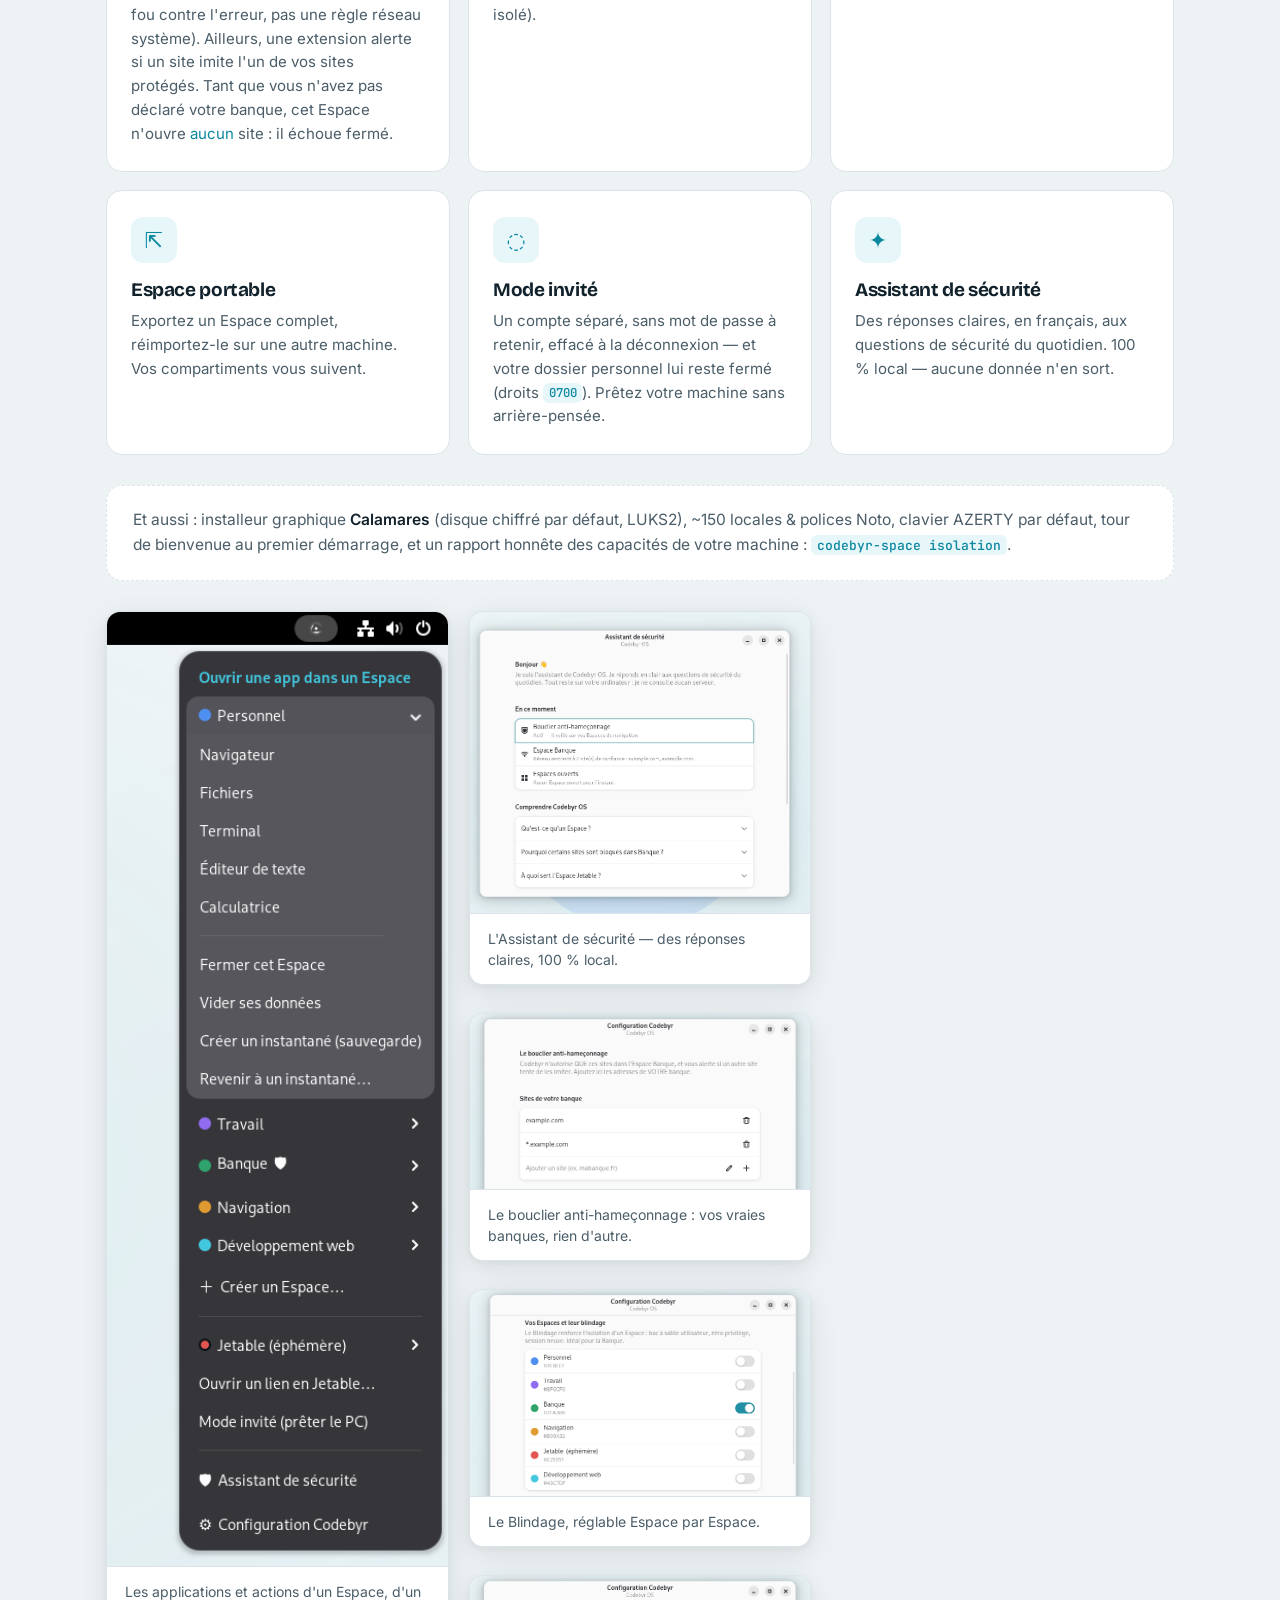
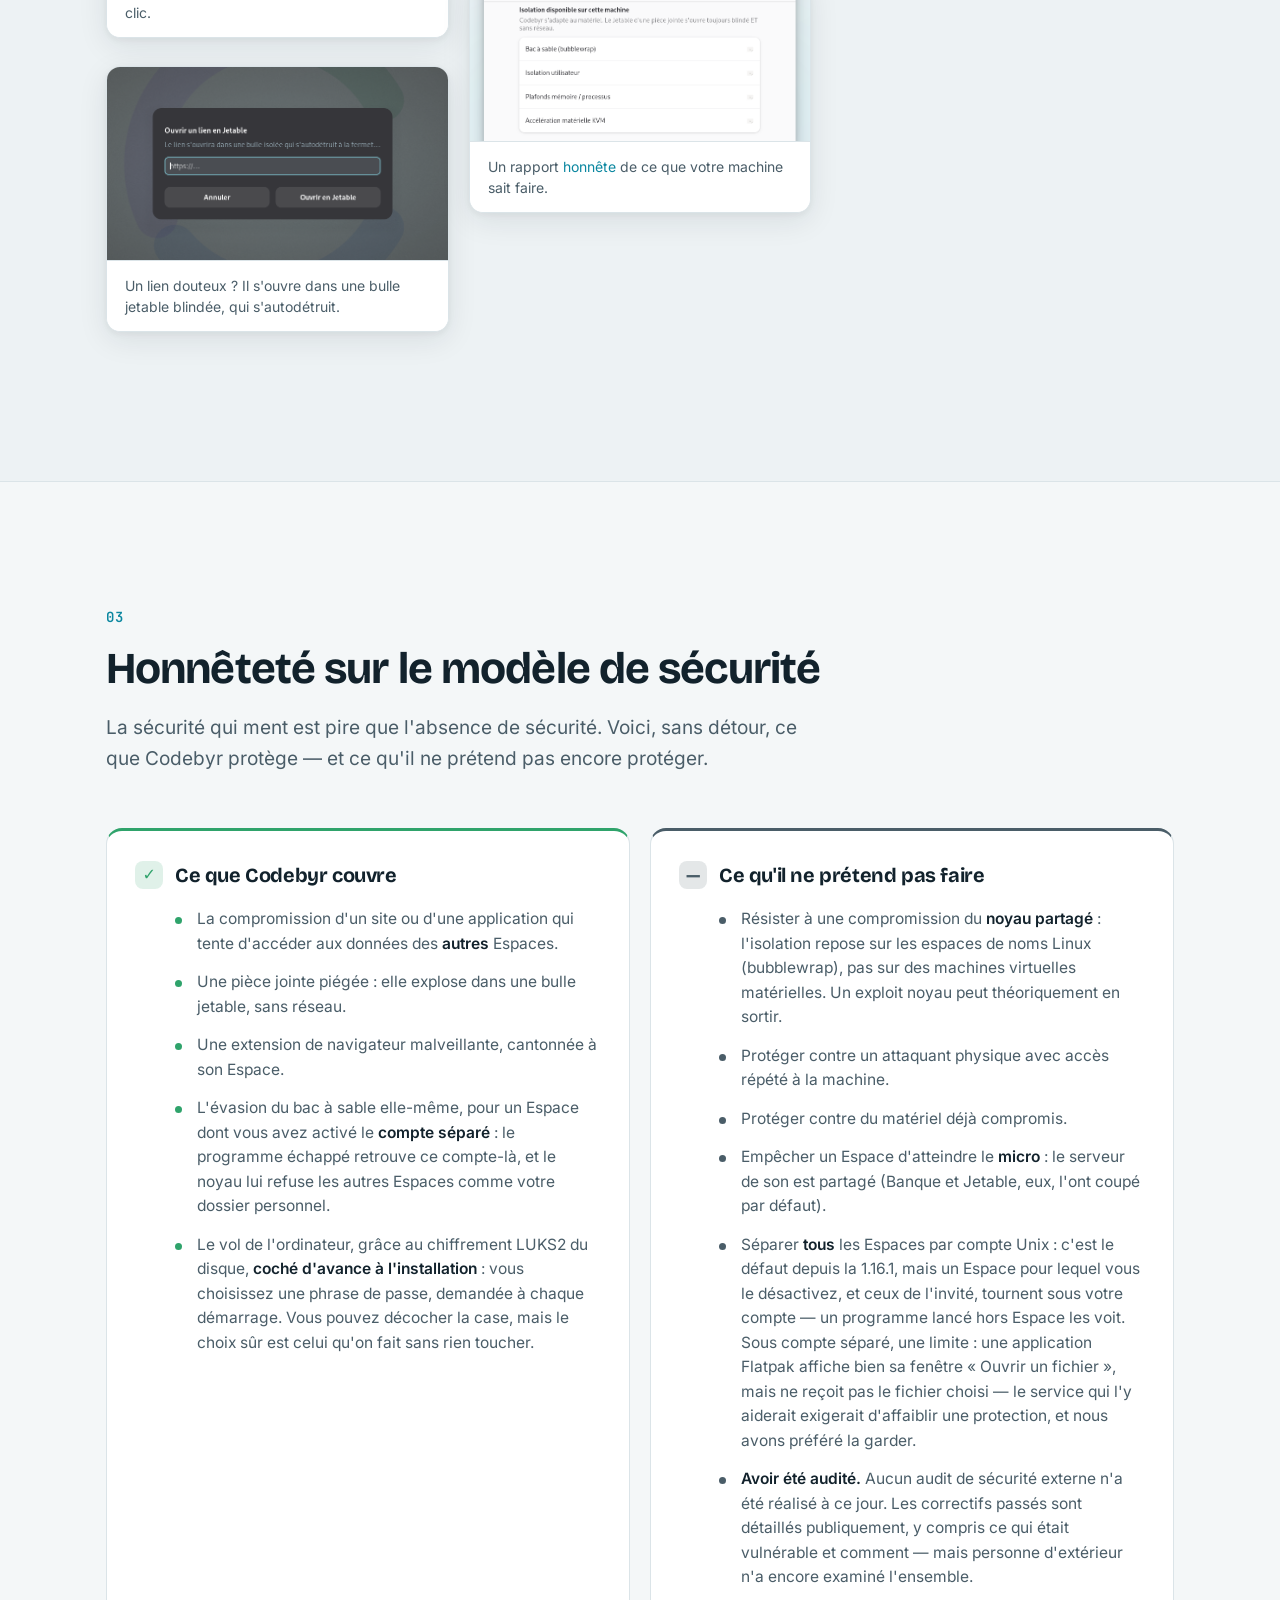
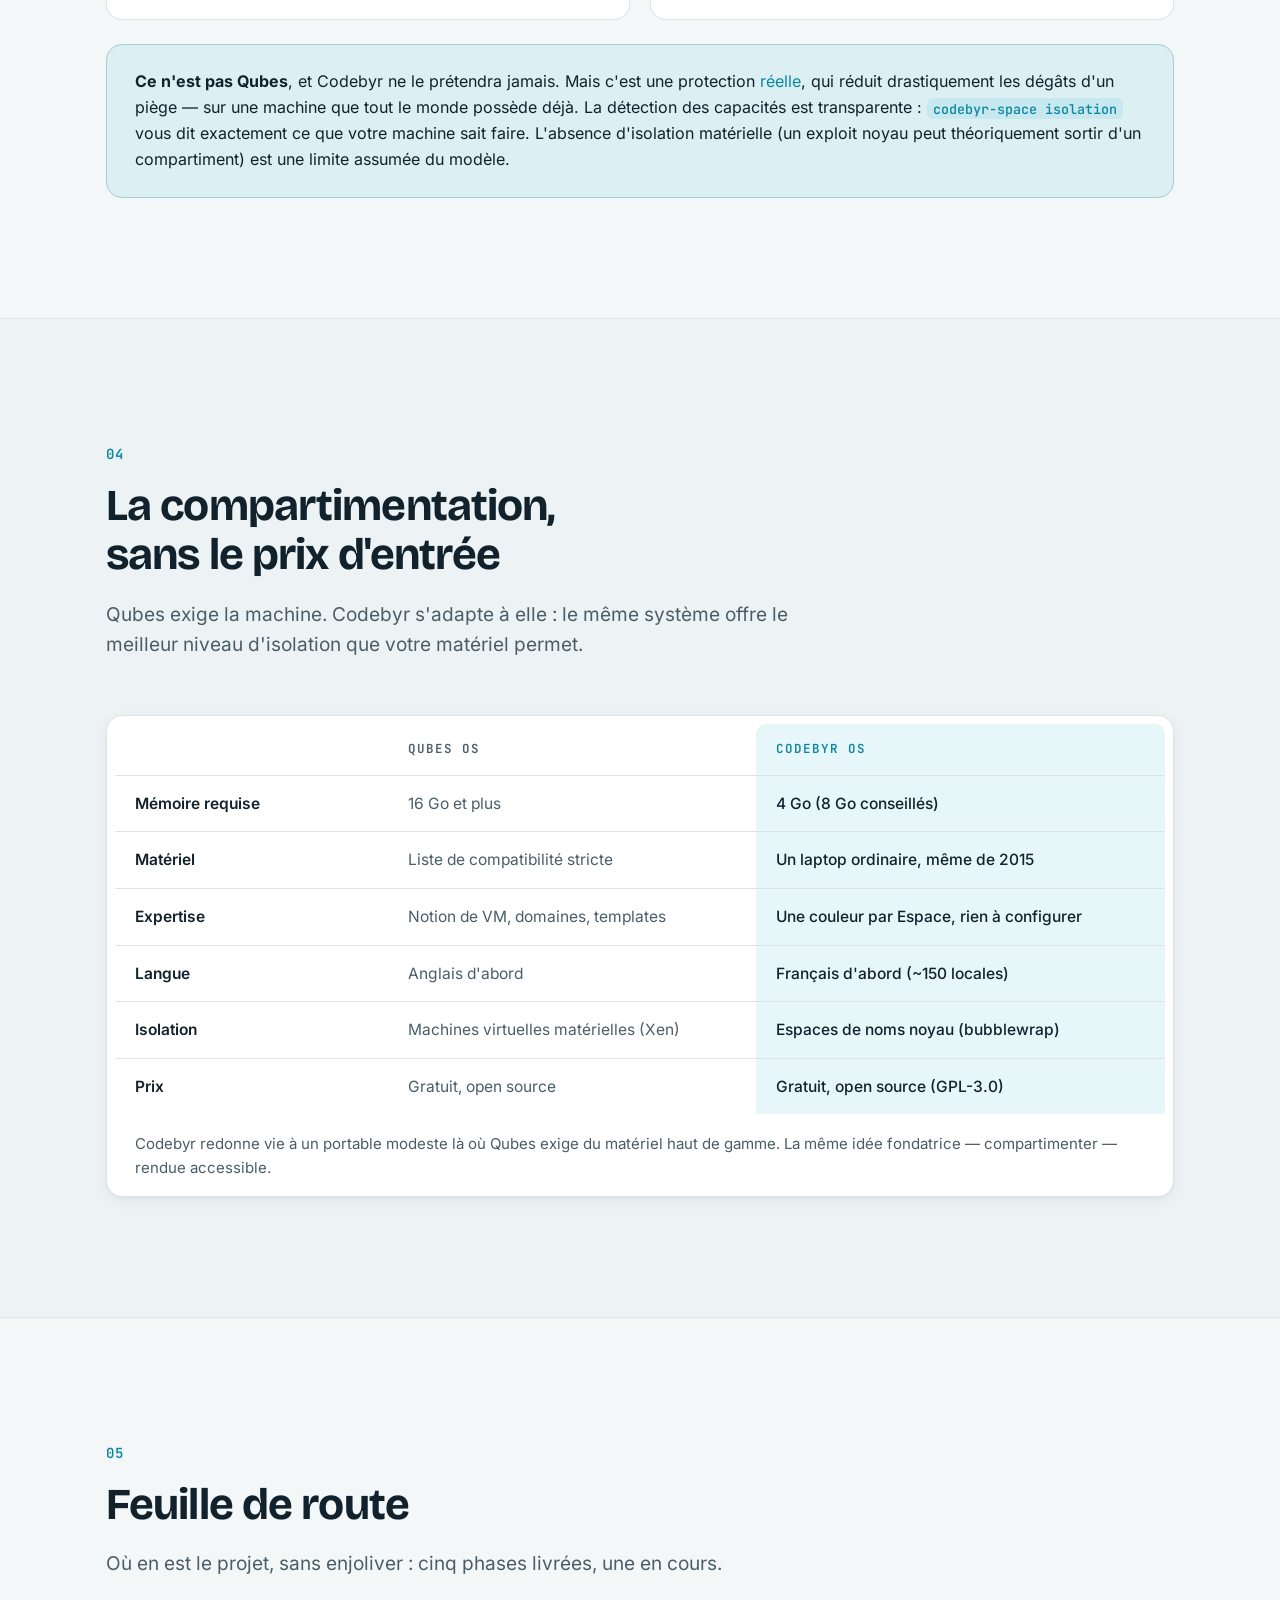
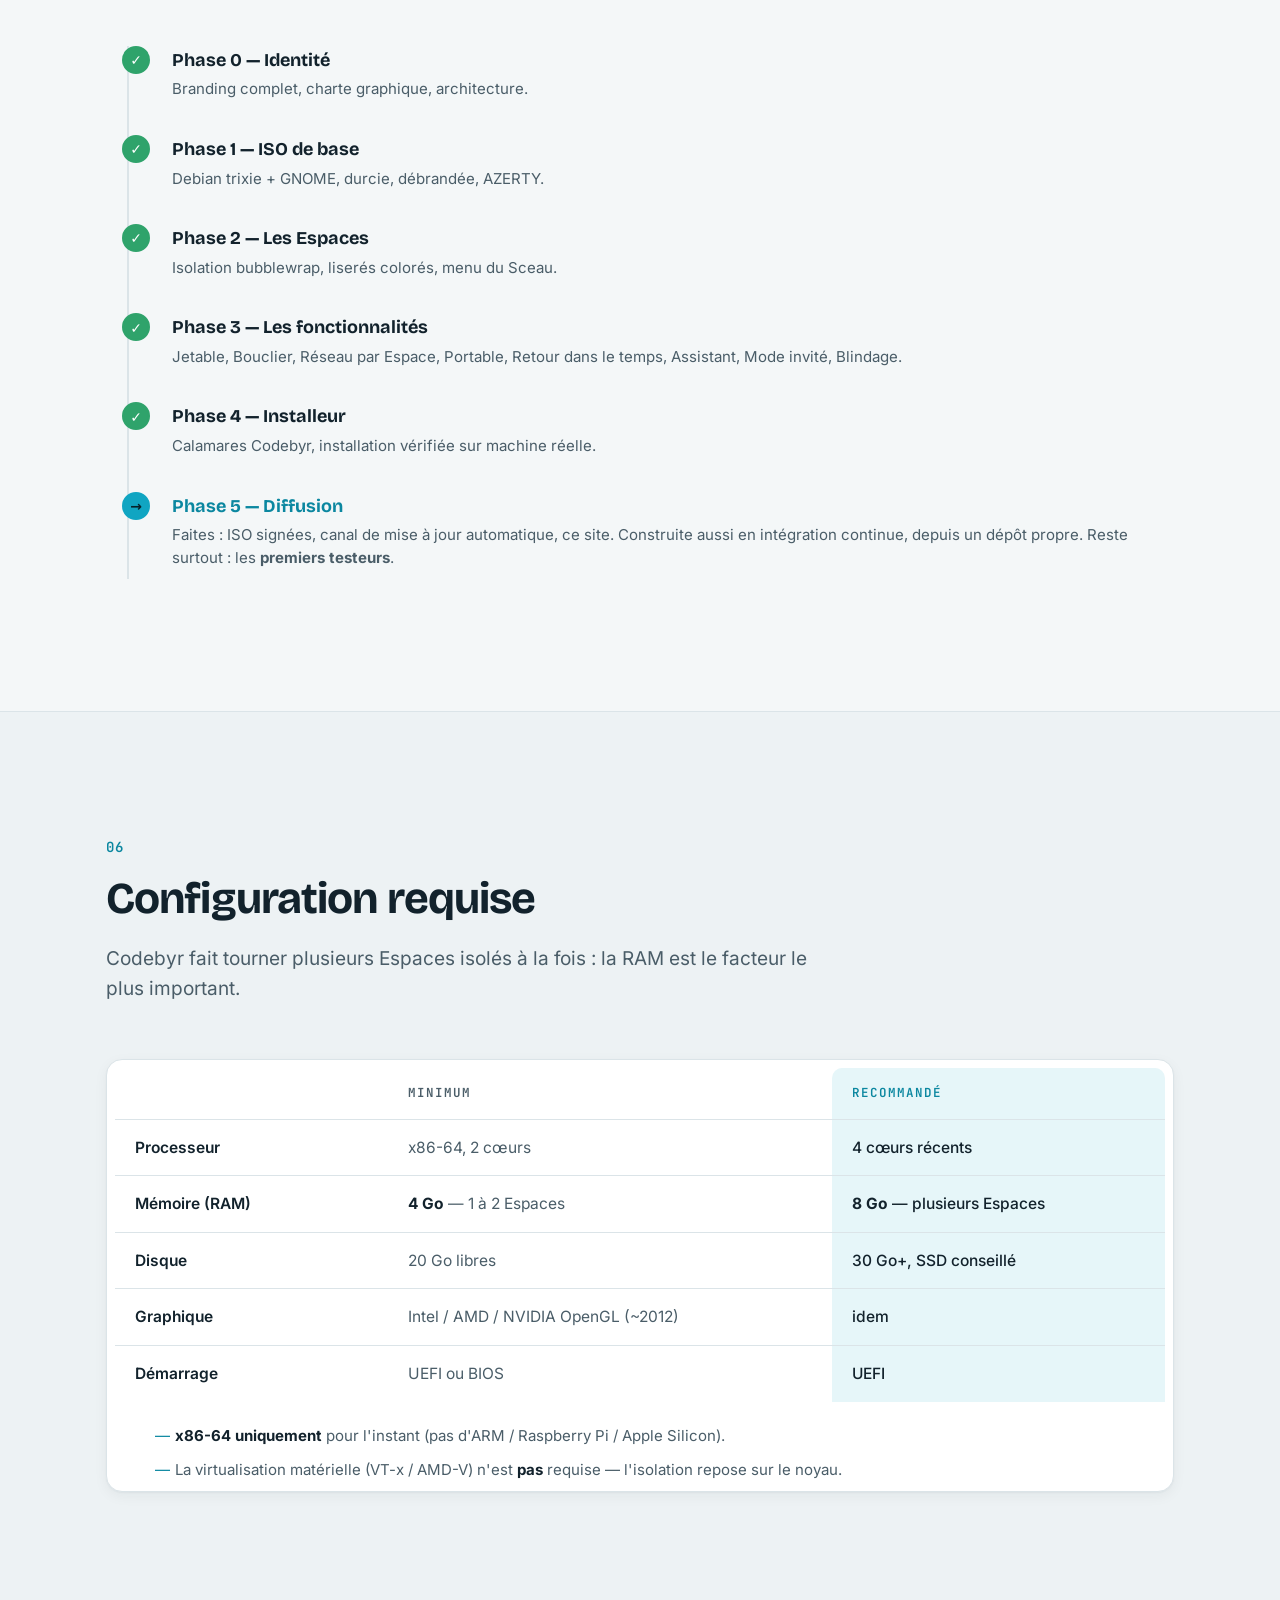
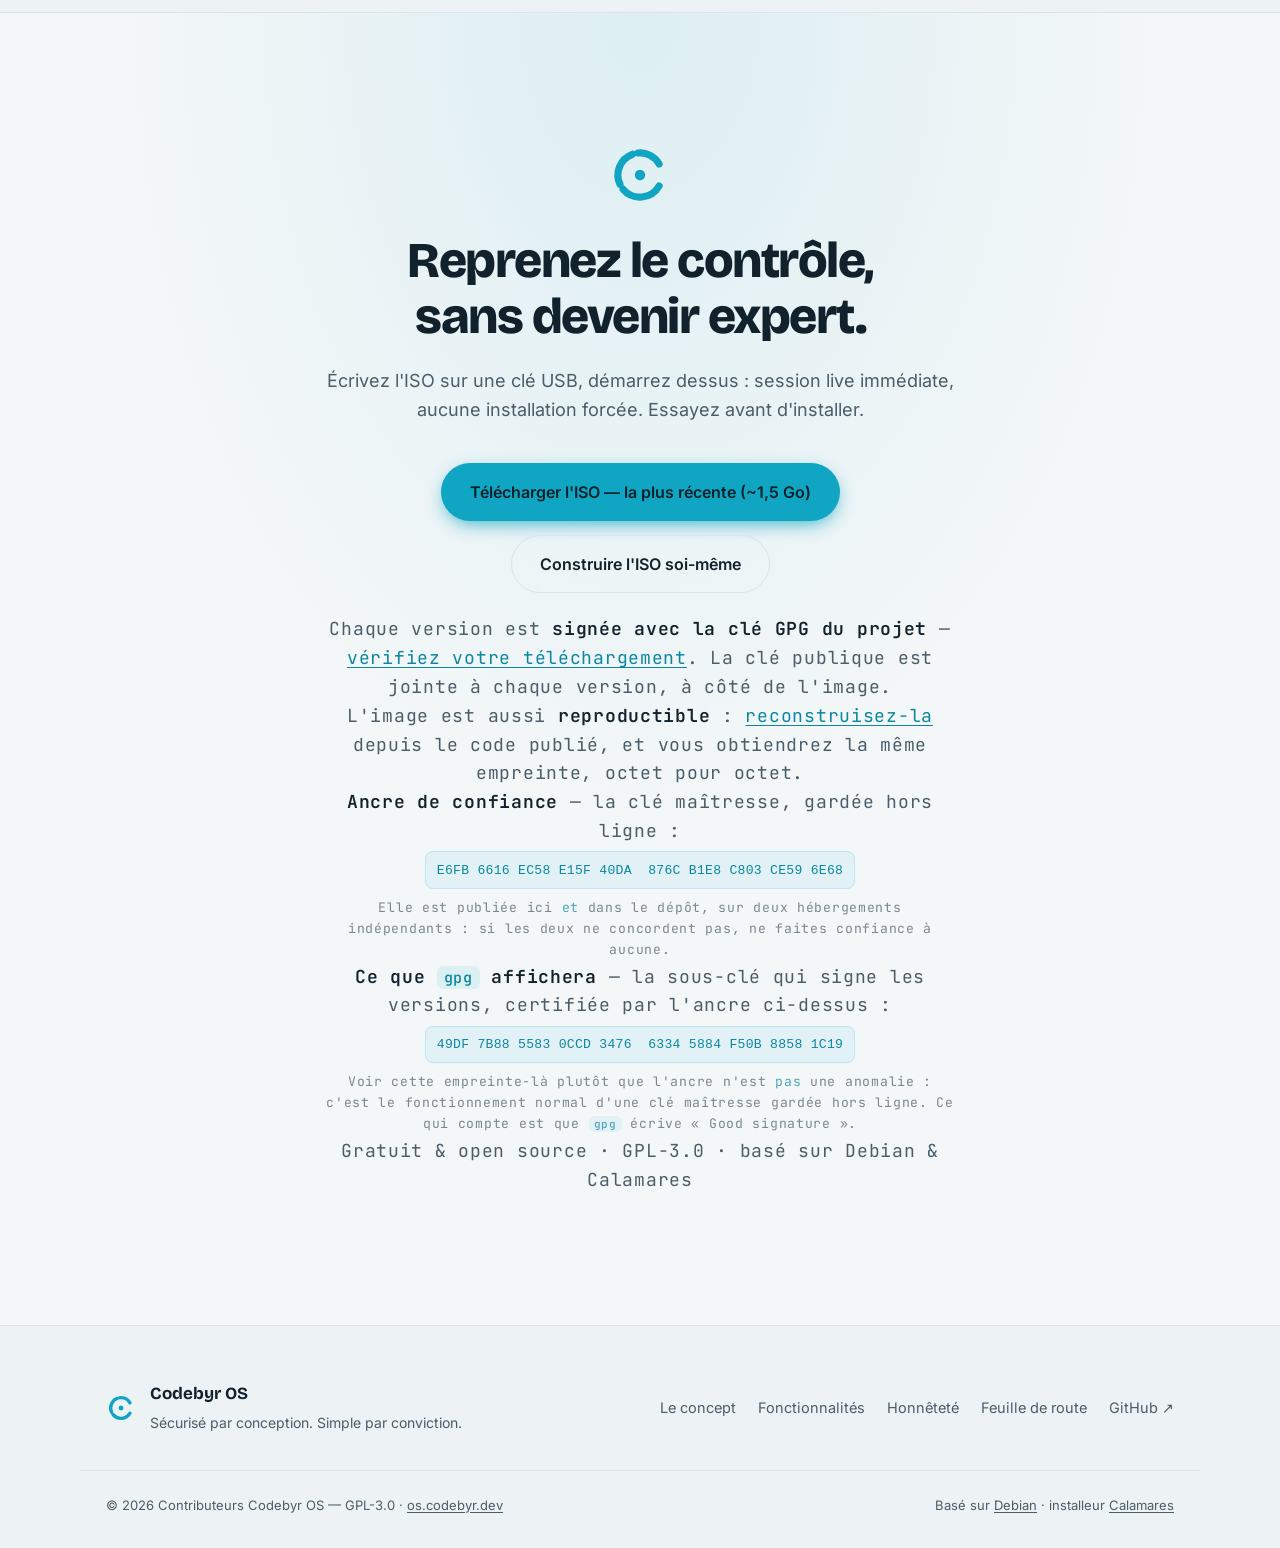
==== commit 0ce11d4f: "ISO 1.16.8 publiée, reproductible Release v1.16.8 (étiquette sur a34a944) : ISO construite deux fois" ====
--- a/site/index.html
+++ b/site/index.html
@@ -472,6 +472,8 @@
       Chaque version est <strong>signée avec la clé GPG du projet</strong> —
       <a href="https://github.com/Romtouf/codebyr-os#vérifier-votre-téléchargement-recommandé" target="_blank" rel="noopener">vérifiez votre téléchargement</a>.
       La clé publique est jointe à chaque version, à côté de l'image.
+      <br>L'image est aussi <strong>reproductible</strong>&nbsp;: <a href="https://github.com/Romtouf/codebyr-os#reconstruire-liso-vous-même-depuis-la-1168" target="_blank" rel="noopener">reconstruisez-la</a>
+      depuis le code publié, et vous obtiendrez la même empreinte, octet pour octet.
       <br><strong>Ancre de confiance</strong> — la clé maîtresse, gardée hors ligne&nbsp;:
       <br><code class="empreinte">E6FB&nbsp;6616&nbsp;EC58&nbsp;E15F&nbsp;40DA&nbsp;&nbsp;876C&nbsp;B1E8&nbsp;C803&nbsp;CE59&nbsp;6E68</code>
       <br><span class="cta__note">Elle est publiée ici <em>et</em> dans le dépôt, sur deux
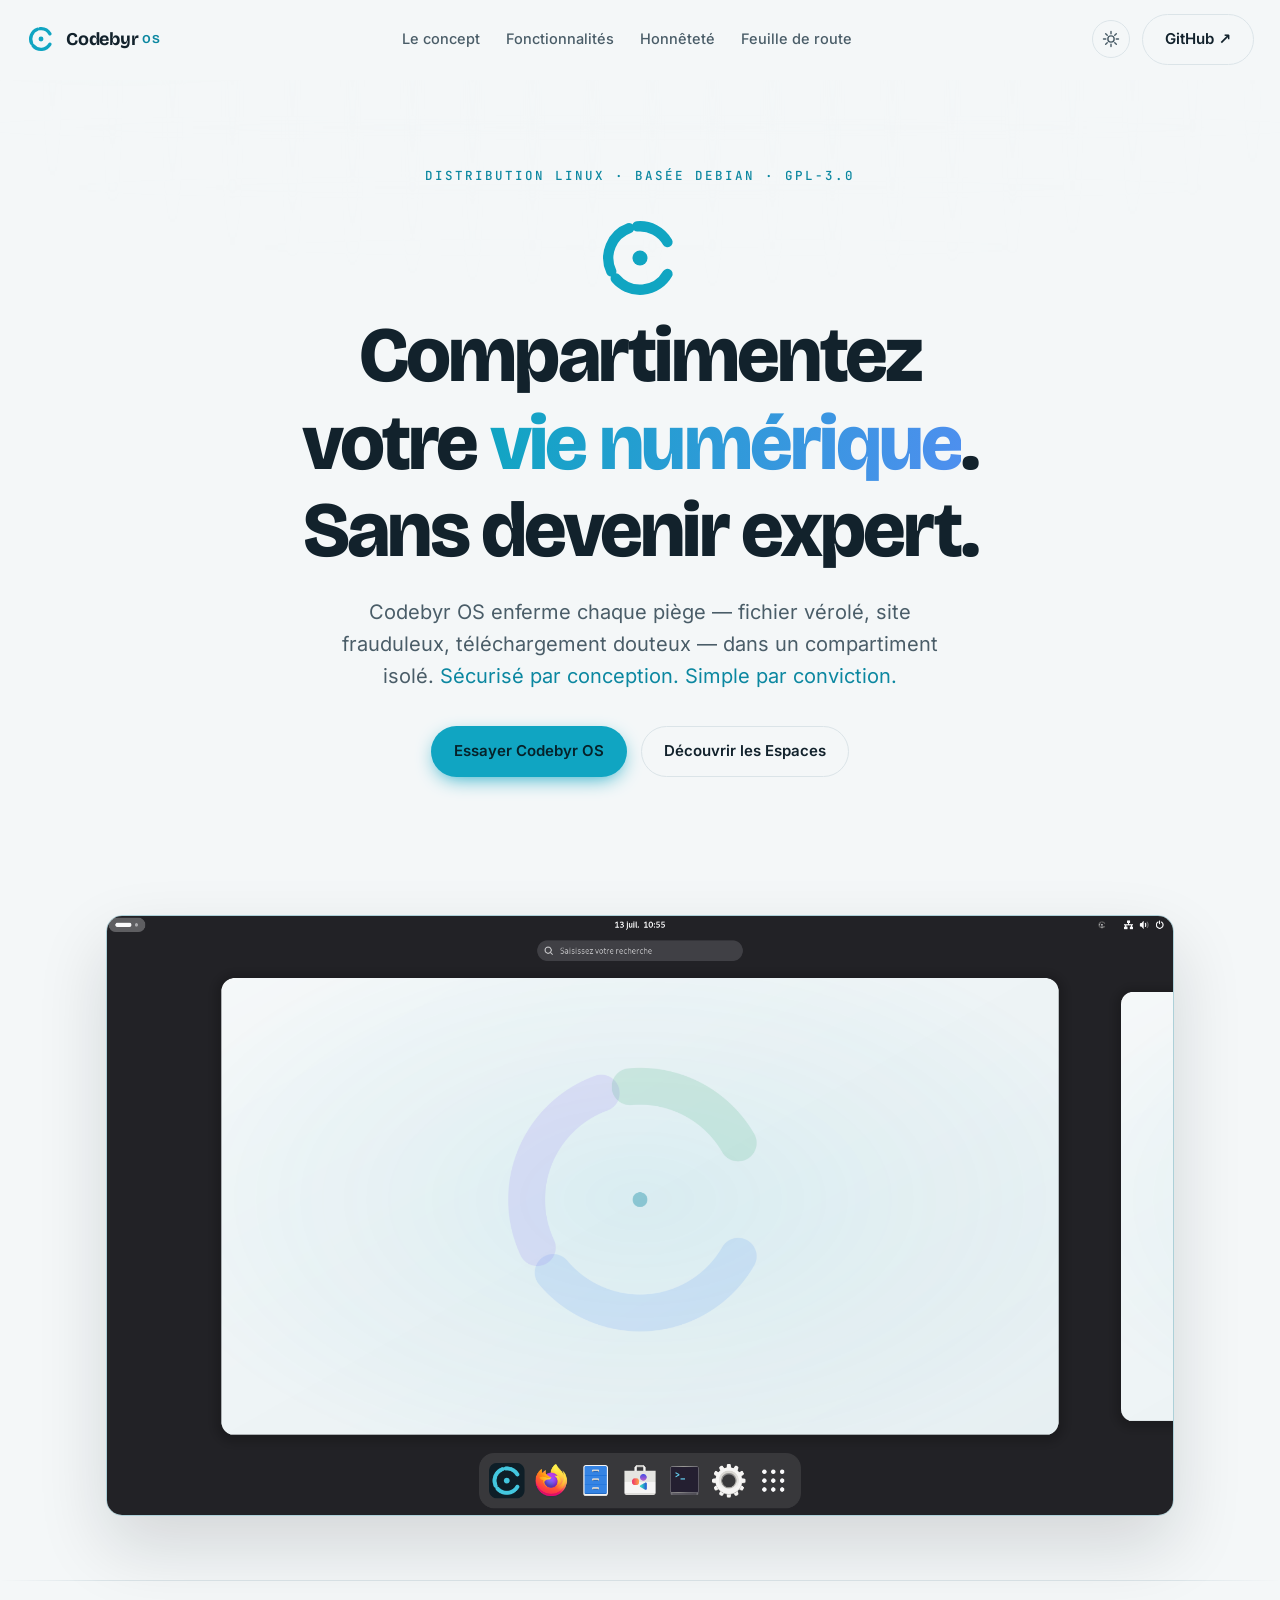
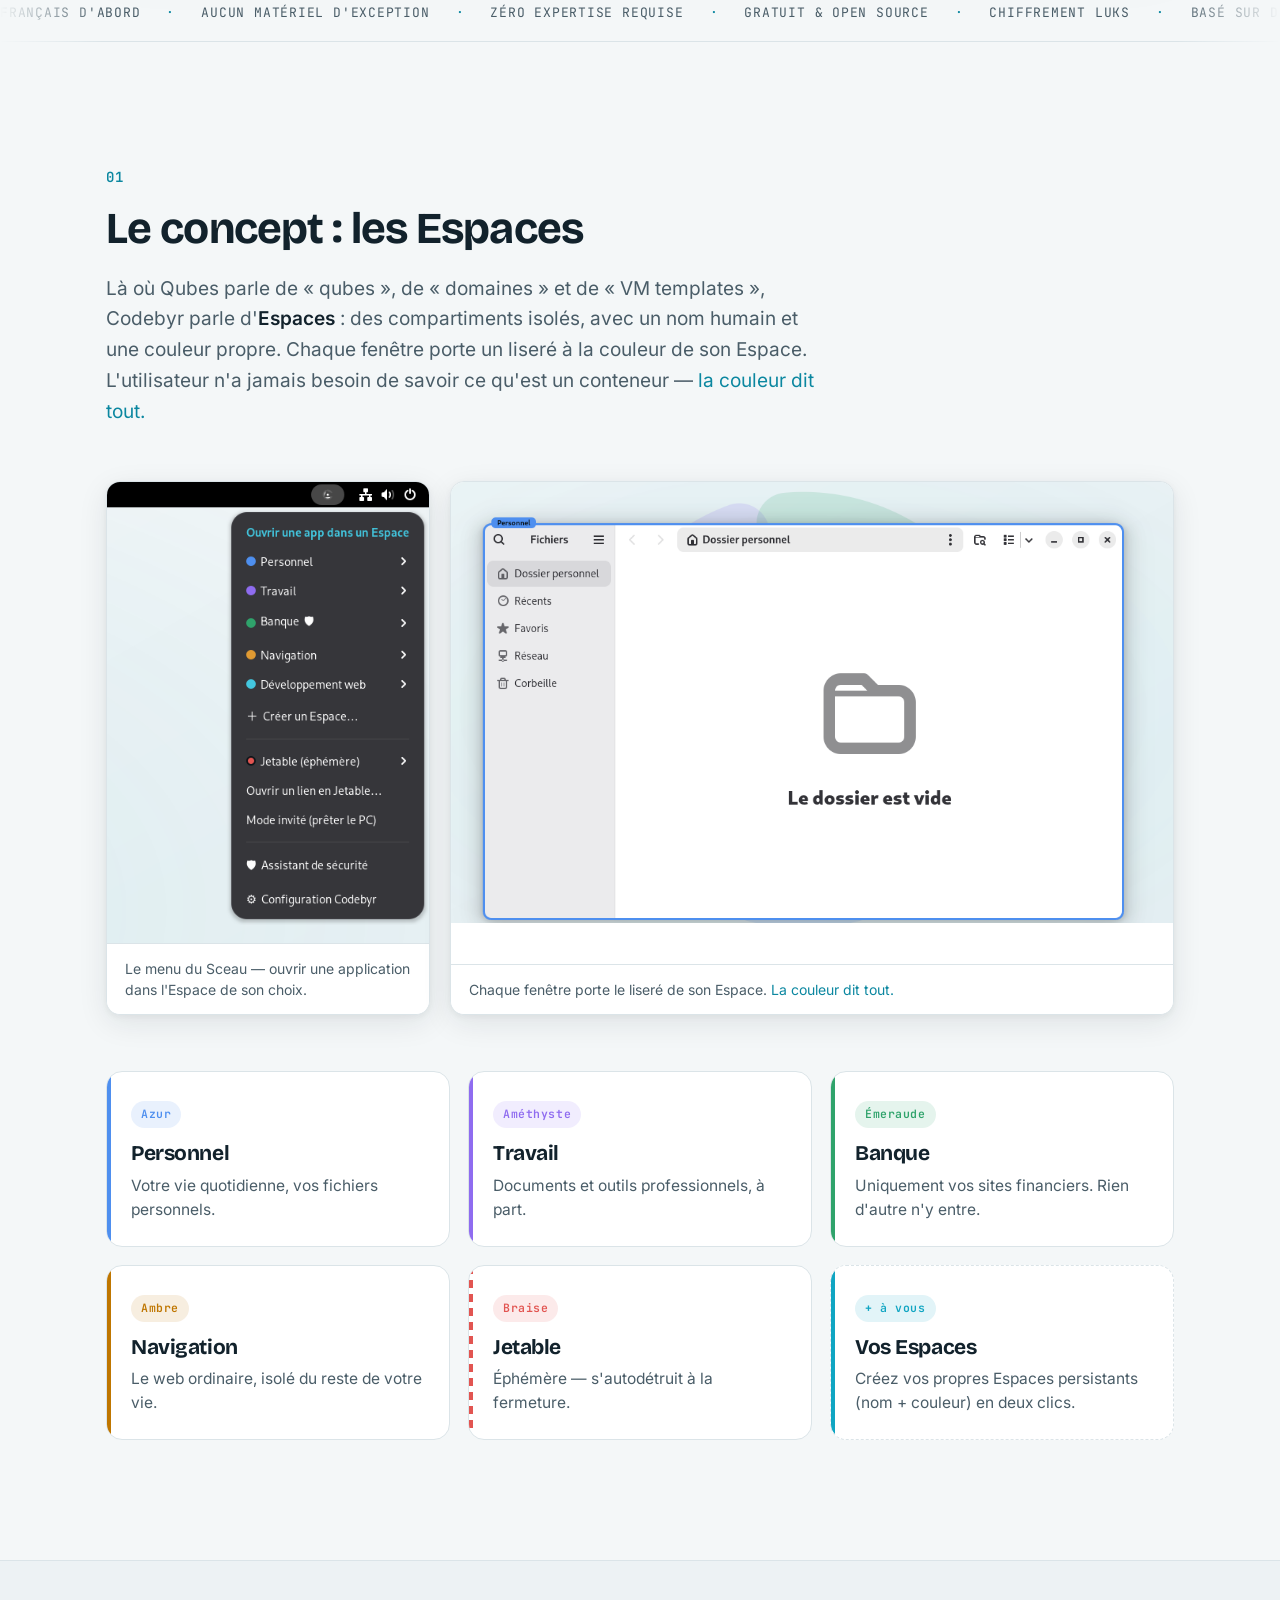
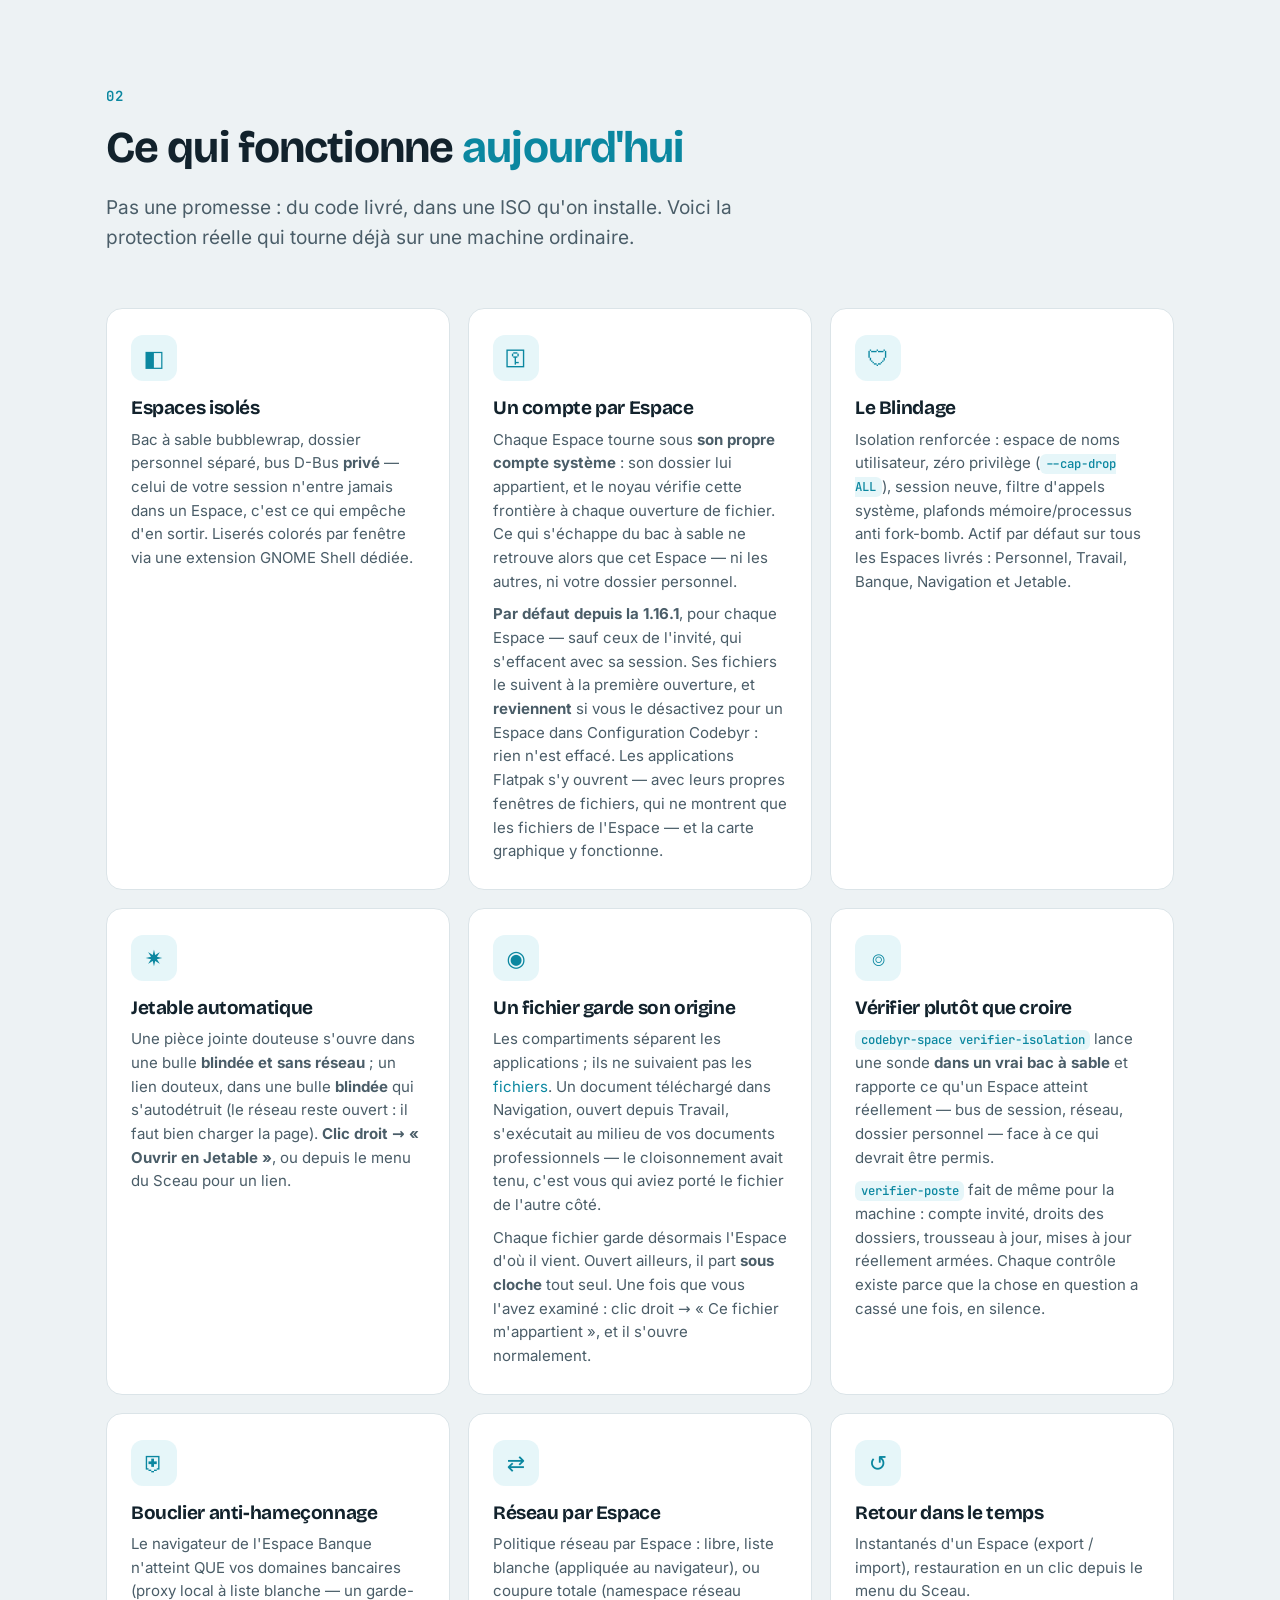
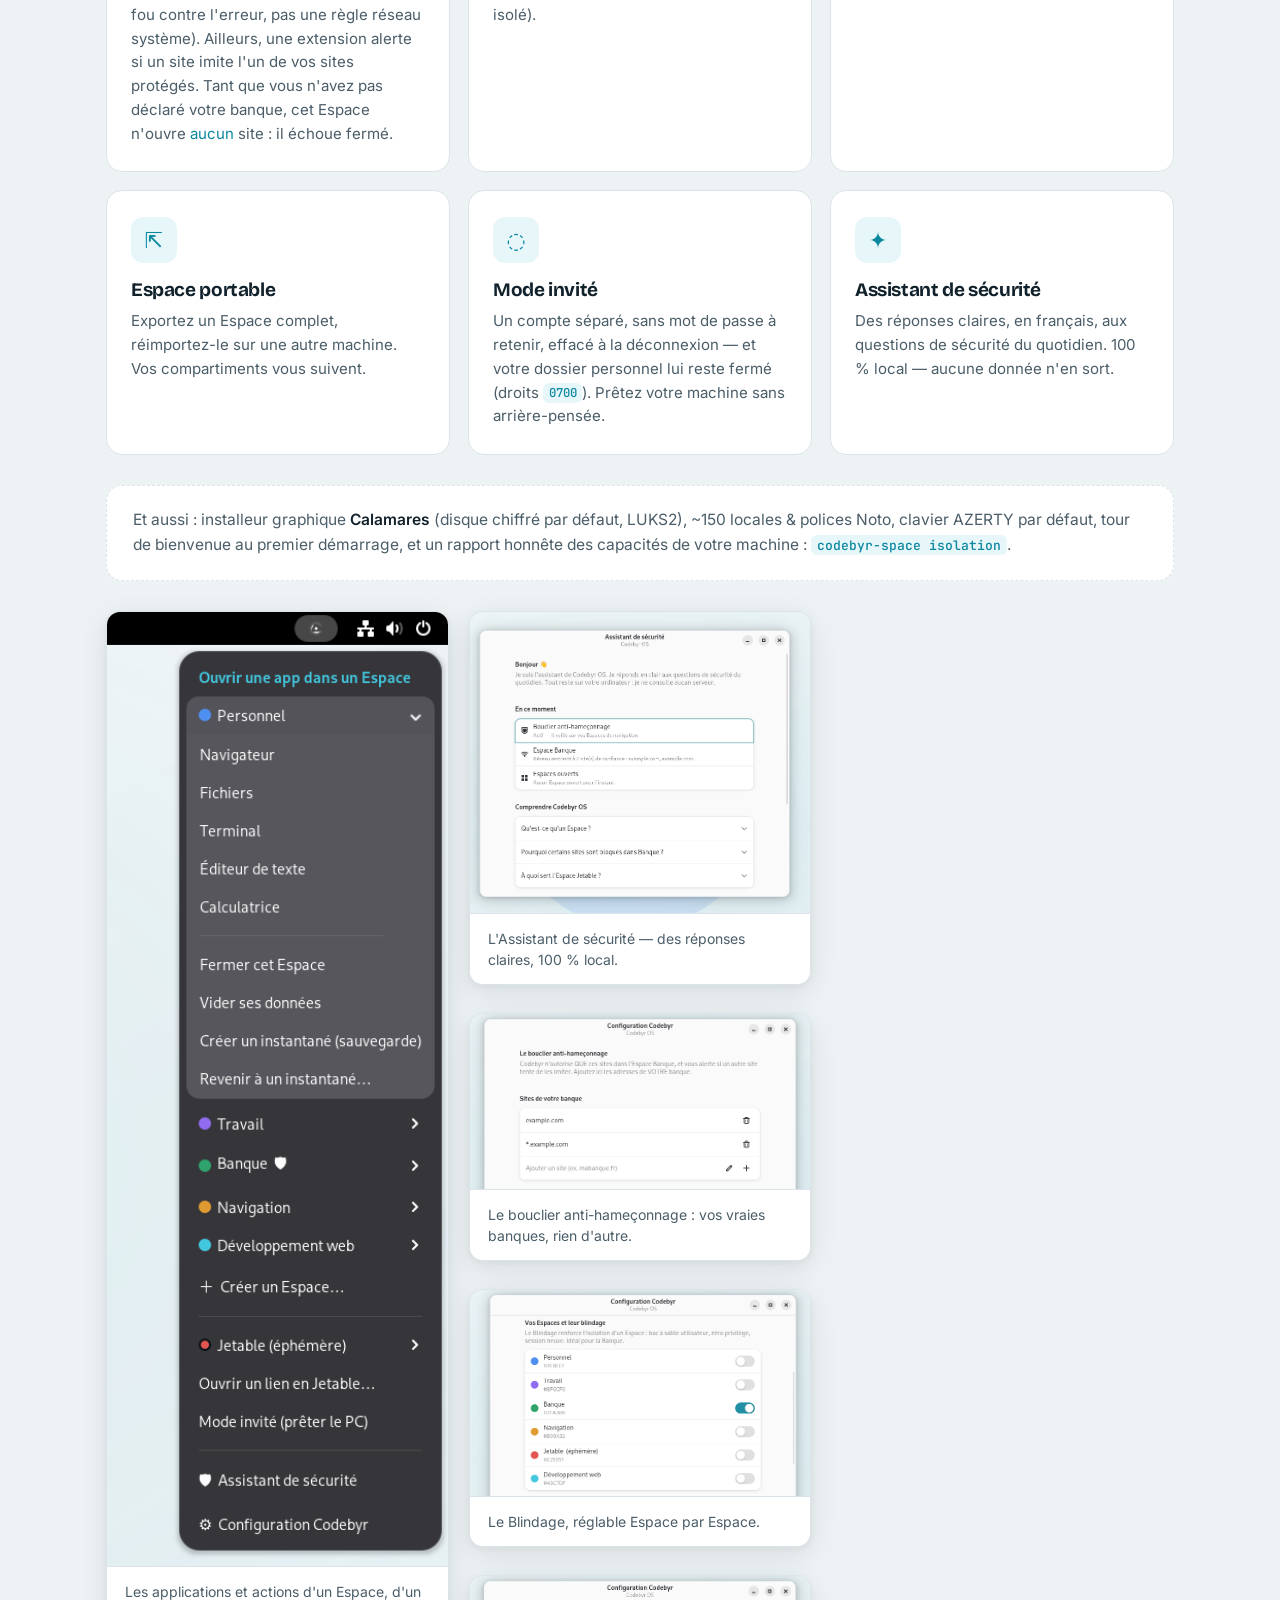
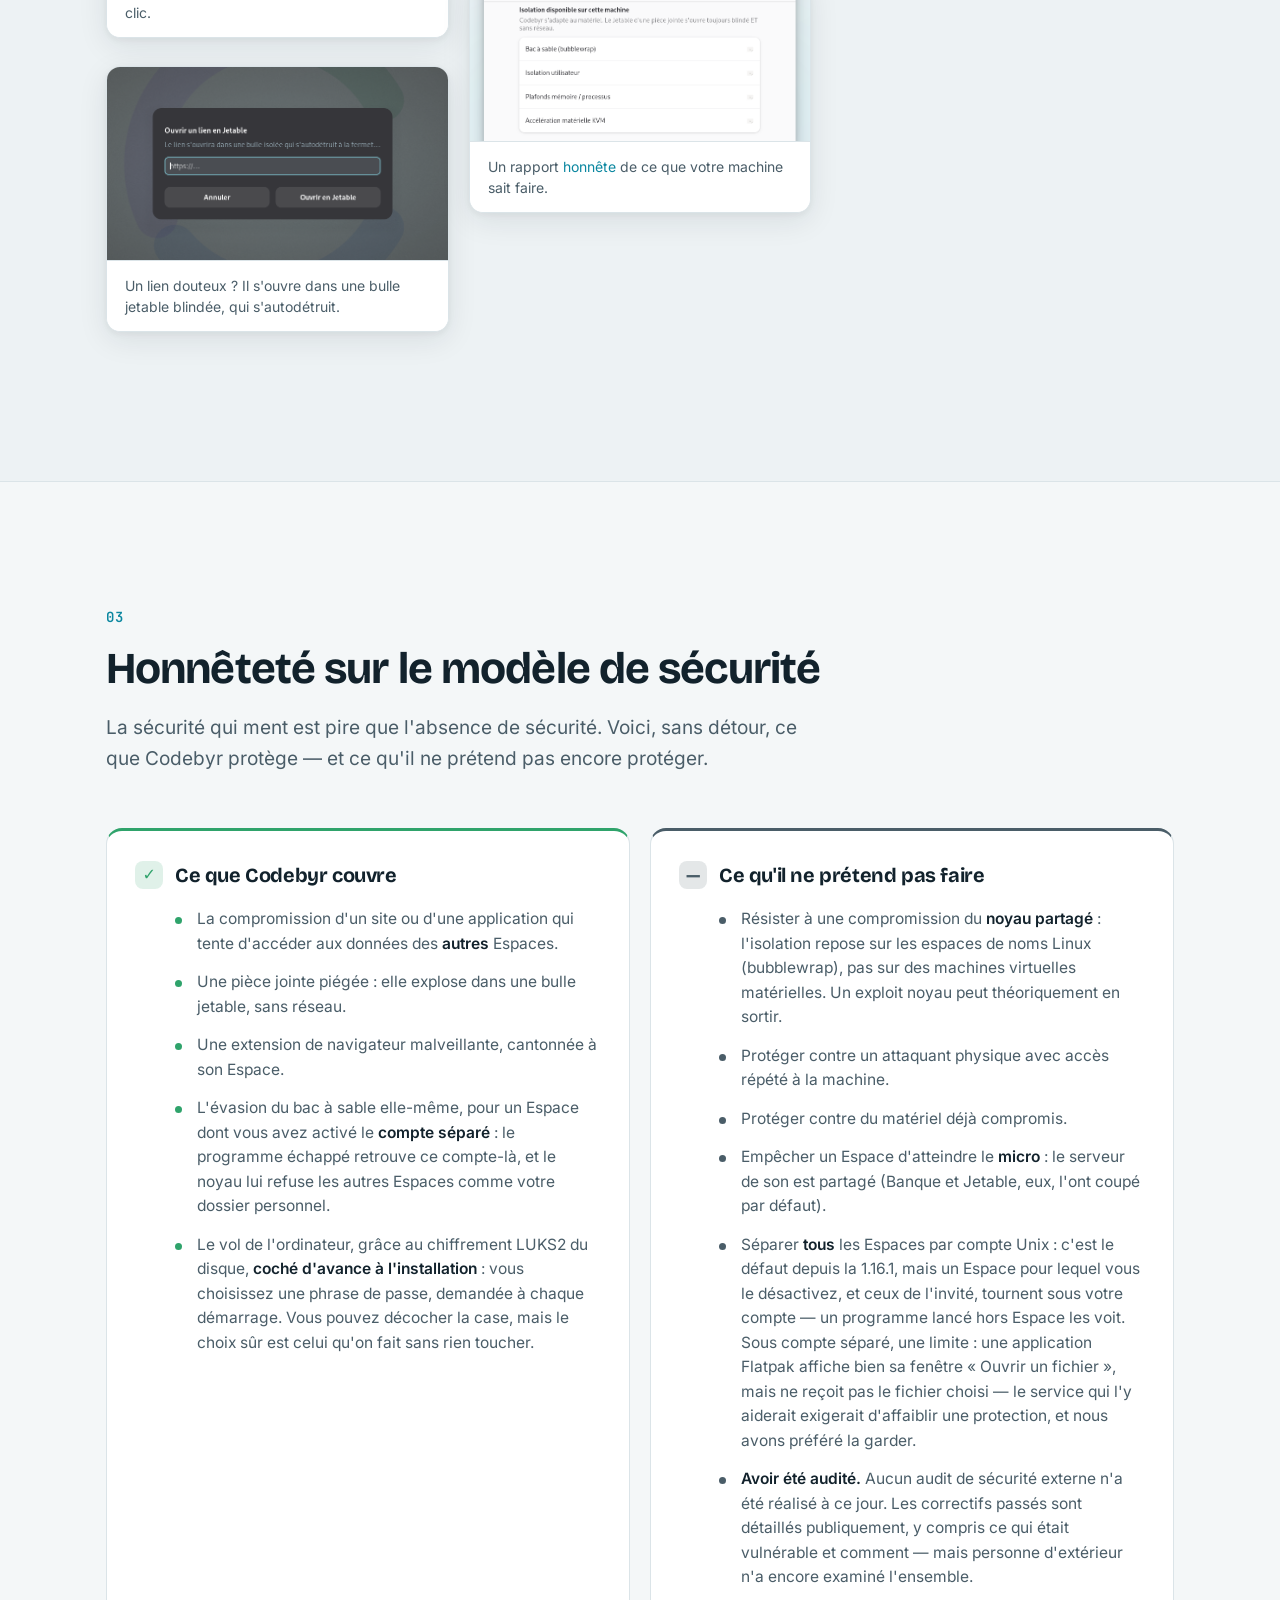
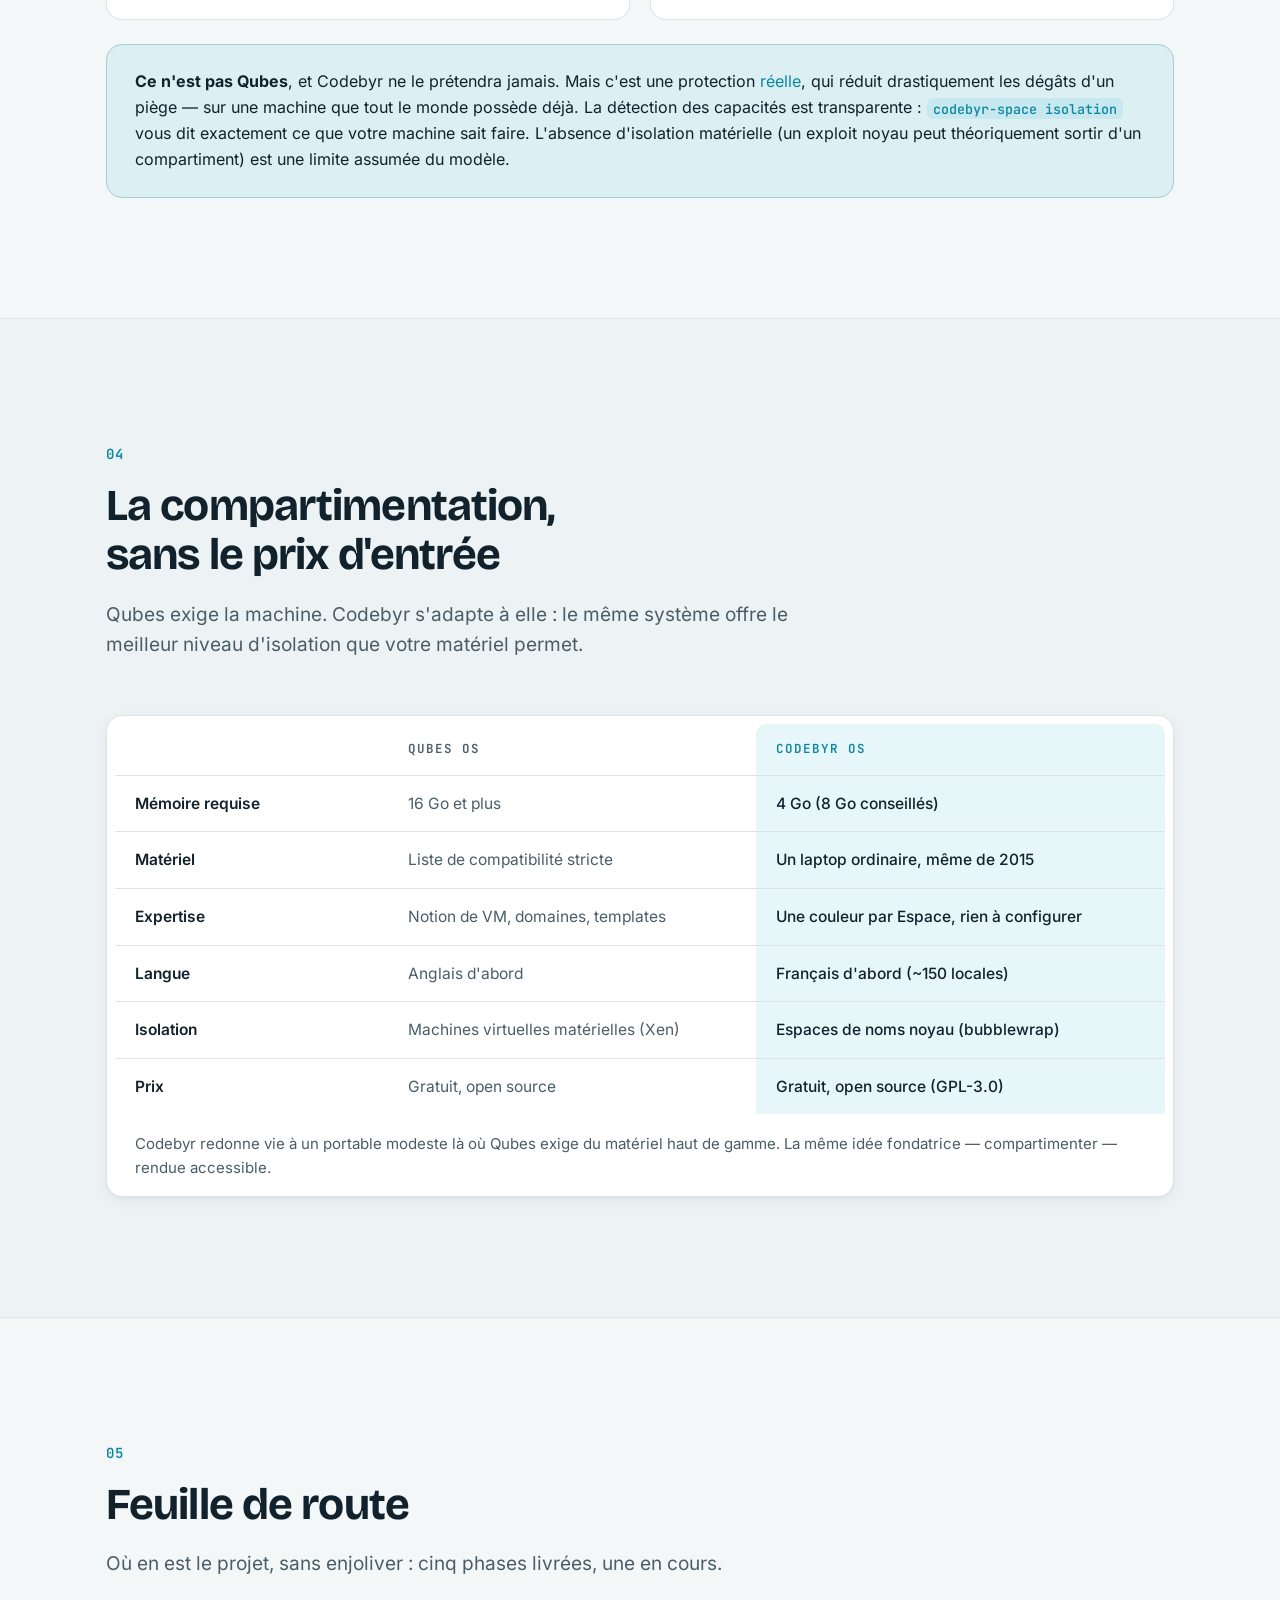
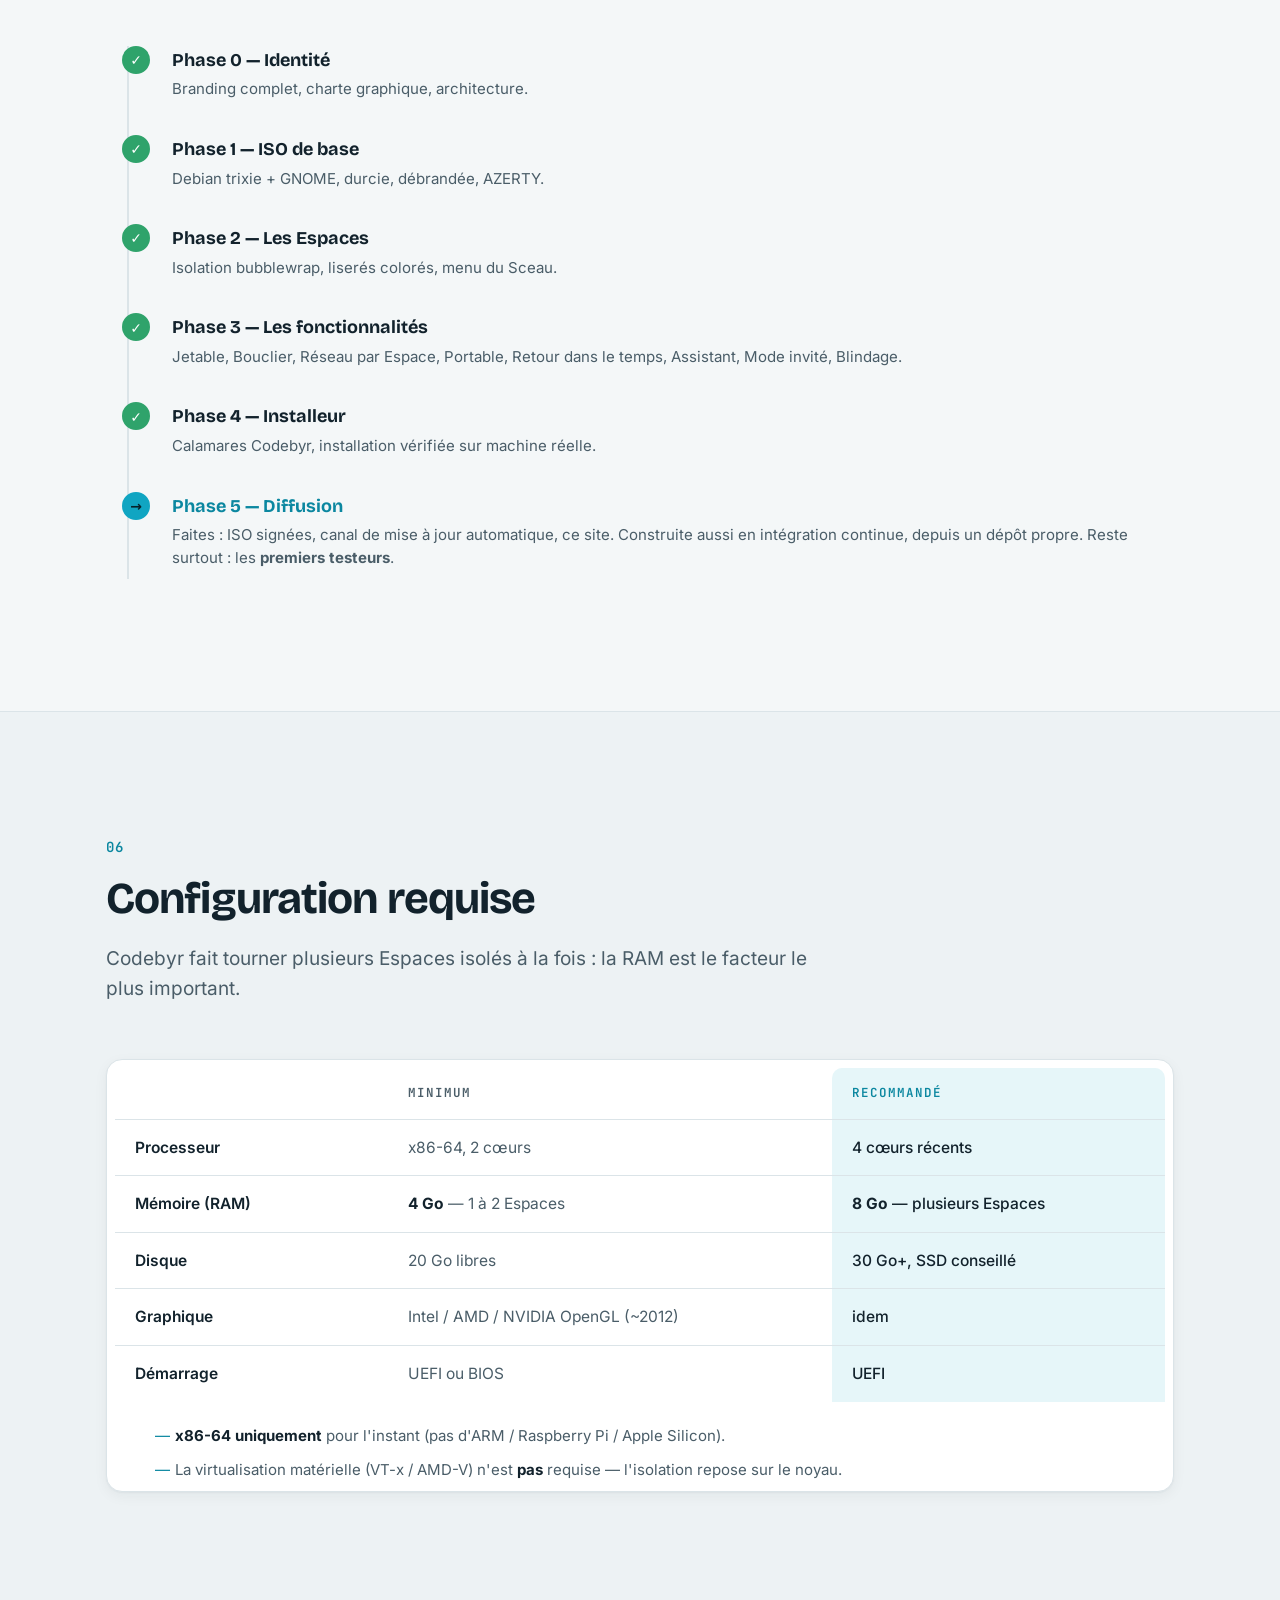
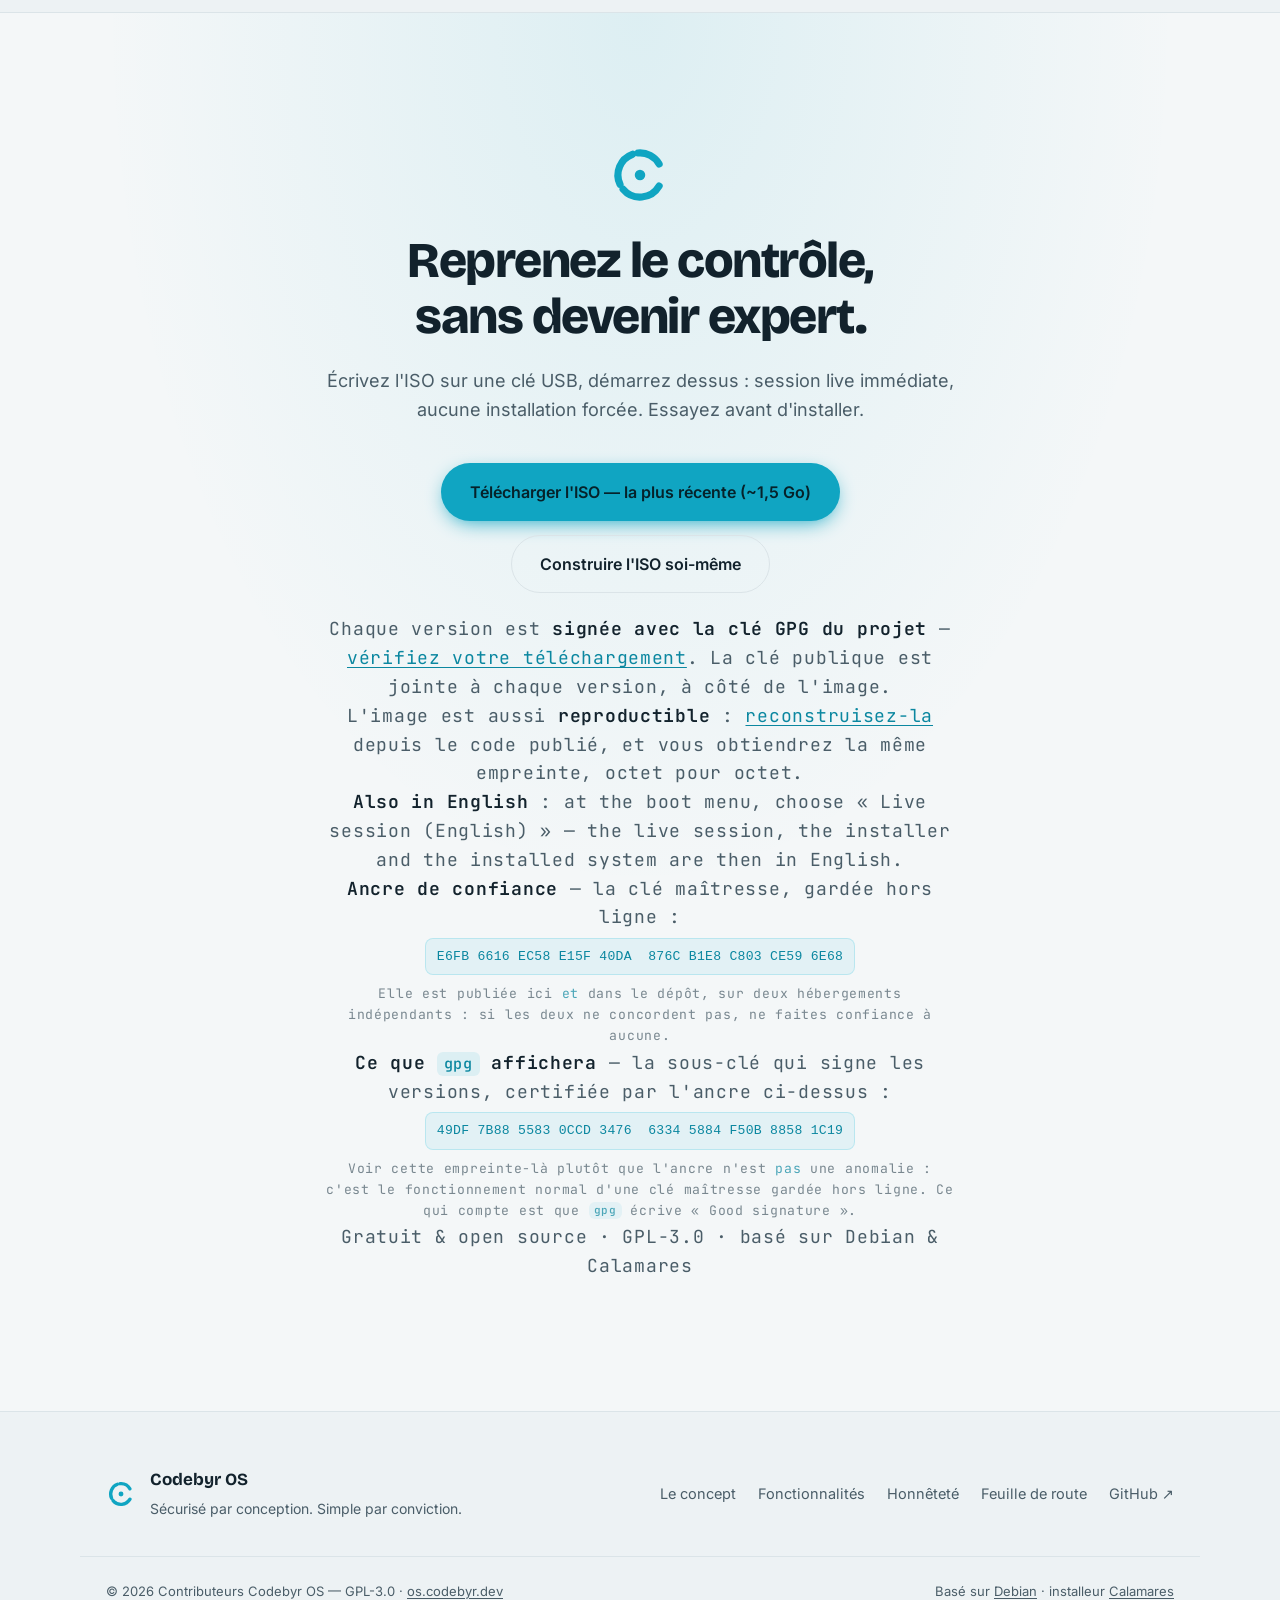
==== commit d386f94c: "ISO 1.18.2 publiée : reproductible, et elle démarre aussi en anglais Release v1.18.2 (étiquette sur " ====
--- a/site/index.html
+++ b/site/index.html
@@ -474,6 +474,9 @@
       La clé publique est jointe à chaque version, à côté de l'image.
       <br>L'image est aussi <strong>reproductible</strong>&nbsp;: <a href="https://github.com/Romtouf/codebyr-os#reconstruire-liso-vous-même-depuis-la-1168" target="_blank" rel="noopener">reconstruisez-la</a>
       depuis le code publié, et vous obtiendrez la même empreinte, octet pour octet.
+      <br><span lang="en"><strong>Also in English</strong>&nbsp;: at the boot menu, choose
+      «&nbsp;Live session (English)&nbsp;» — the live session, the installer and the
+      installed system are then in English.</span>
       <br><strong>Ancre de confiance</strong> — la clé maîtresse, gardée hors ligne&nbsp;:
       <br><code class="empreinte">E6FB&nbsp;6616&nbsp;EC58&nbsp;E15F&nbsp;40DA&nbsp;&nbsp;876C&nbsp;B1E8&nbsp;C803&nbsp;CE59&nbsp;6E68</code>
       <br><span class="cta__note">Elle est publiée ici <em>et</em> dans le dépôt, sur deux
